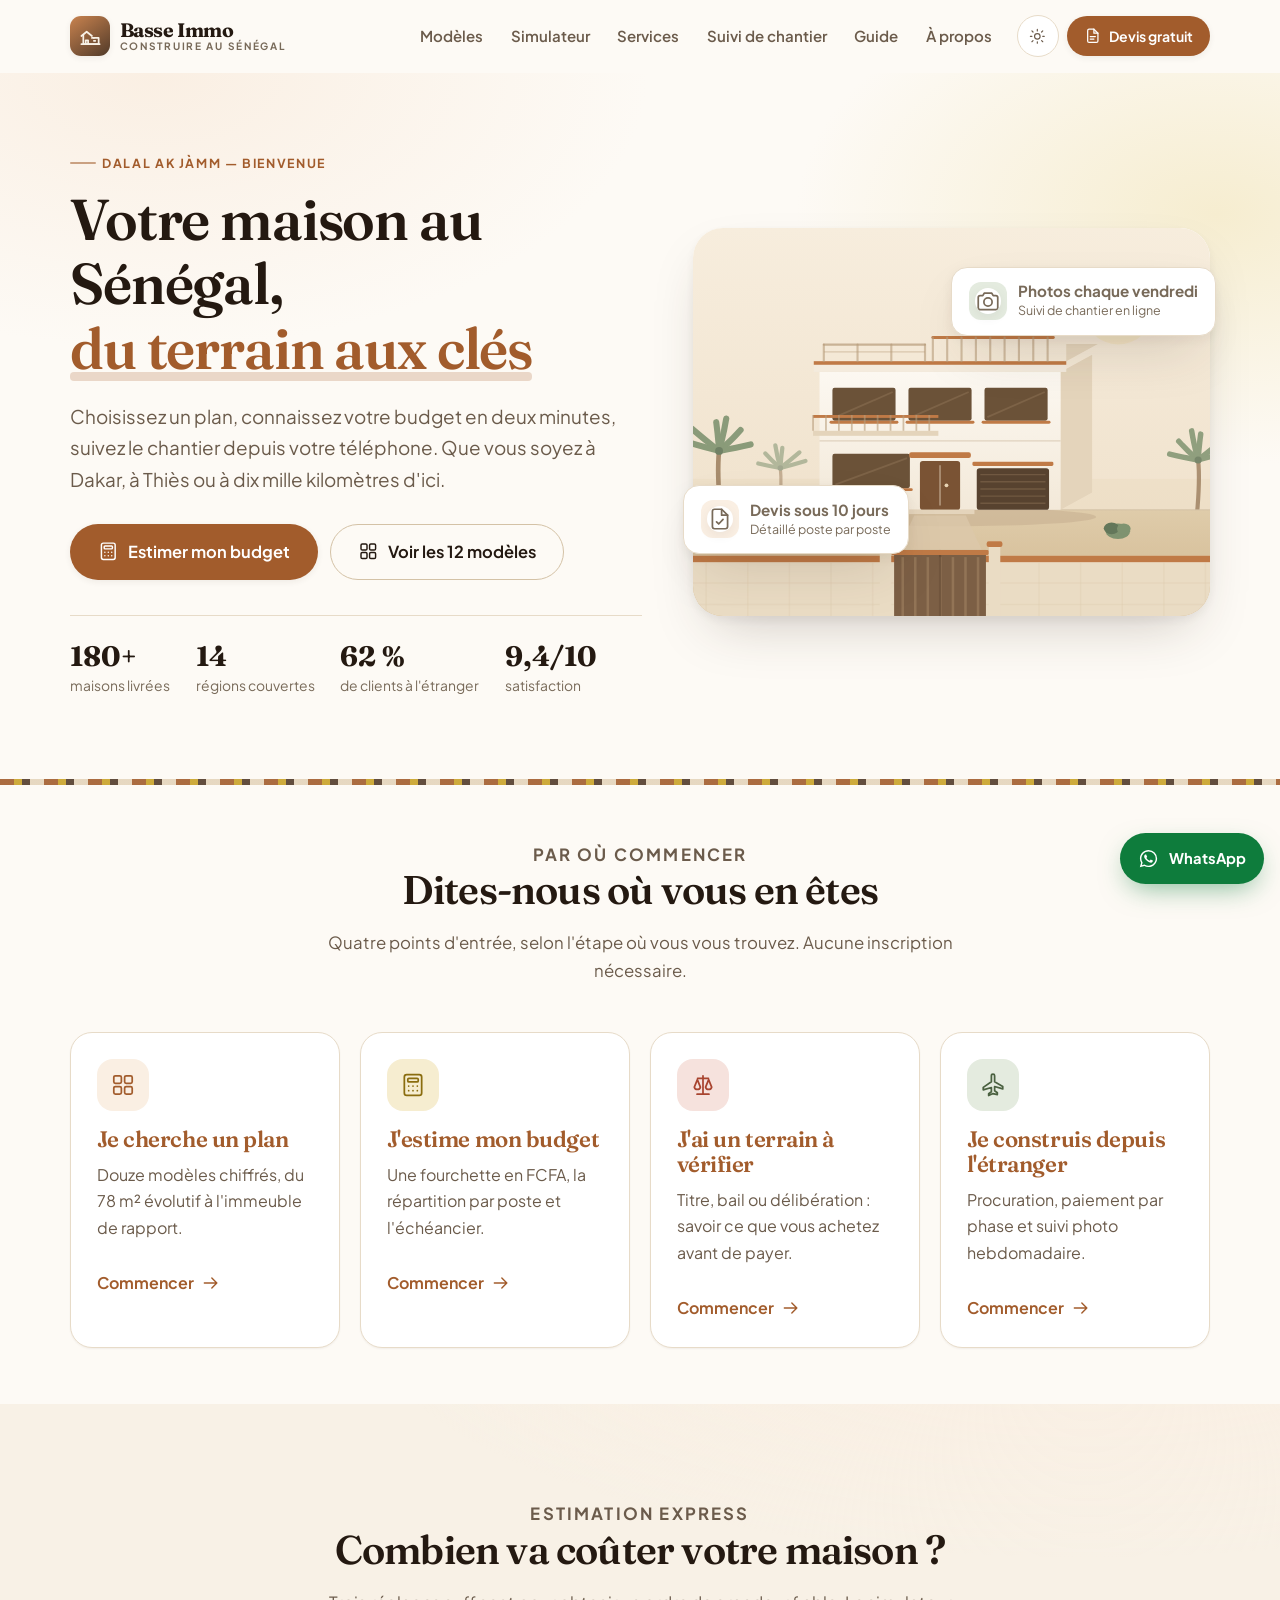
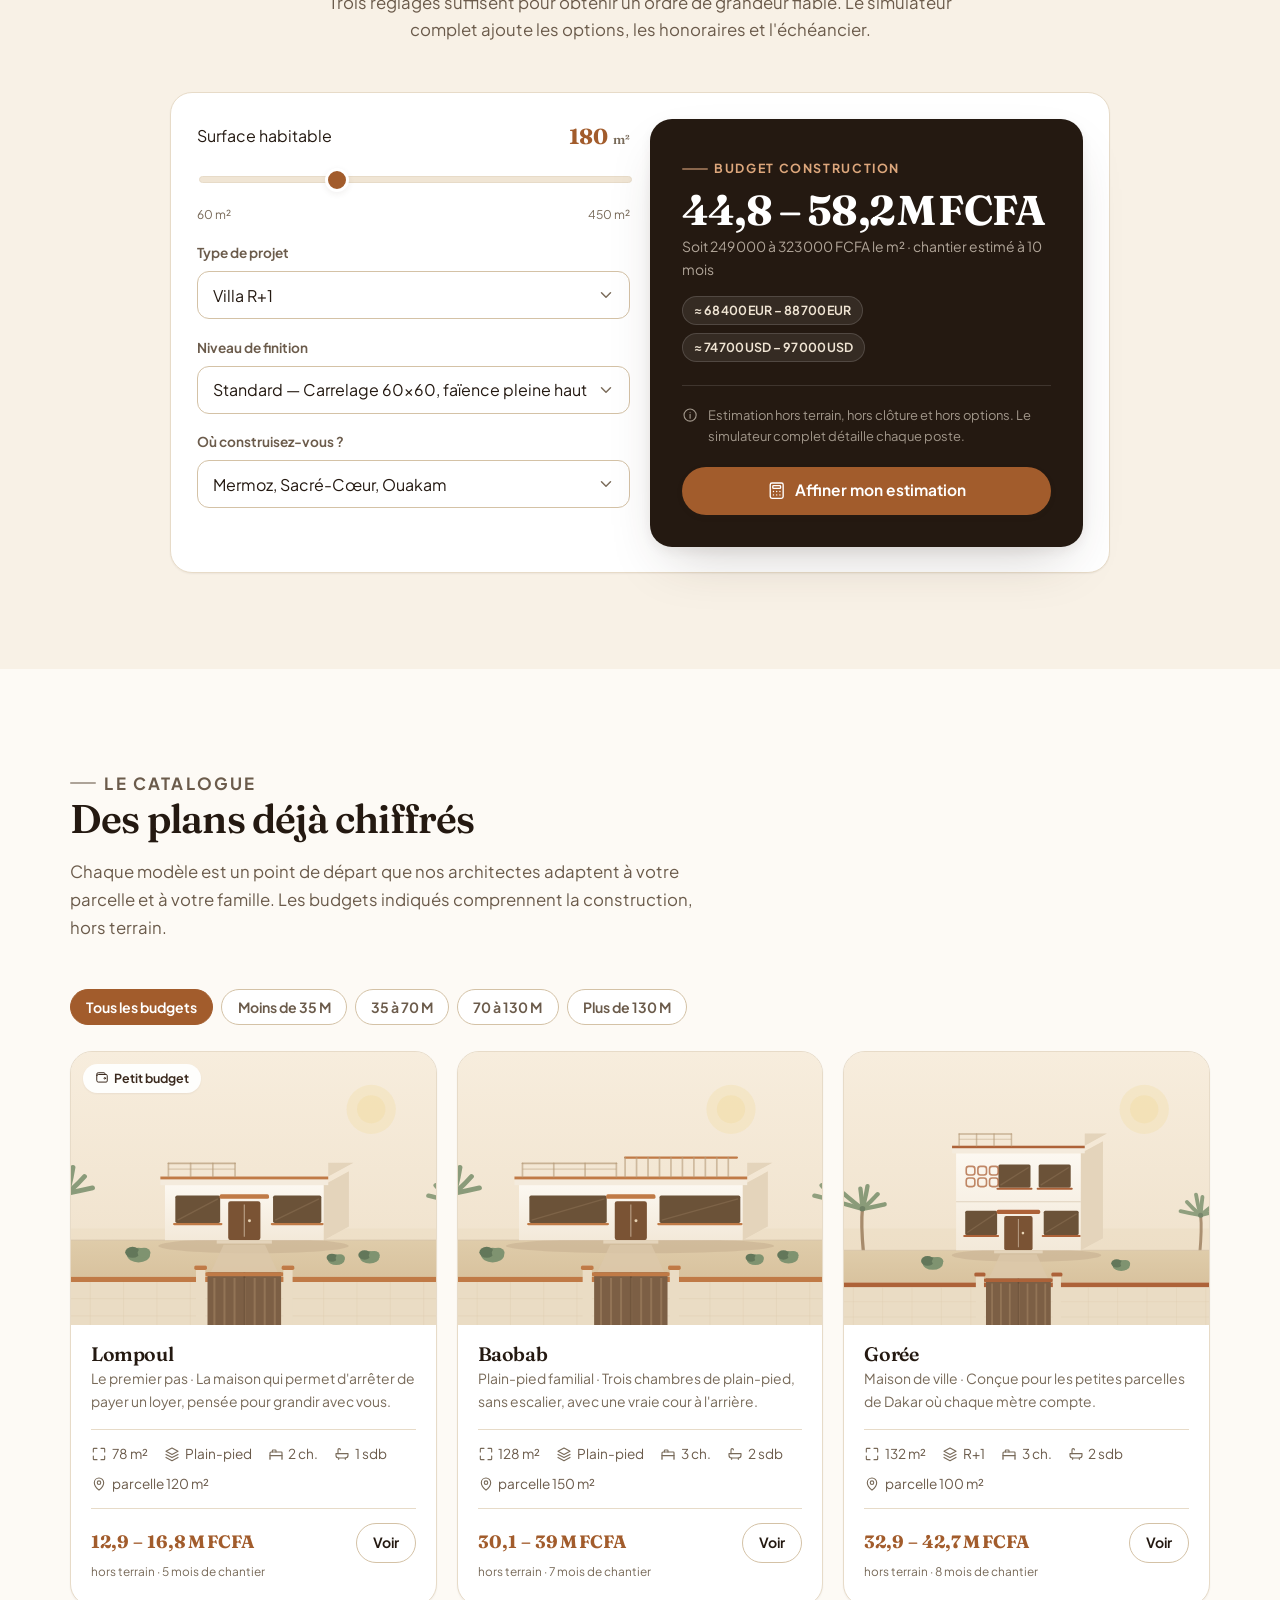
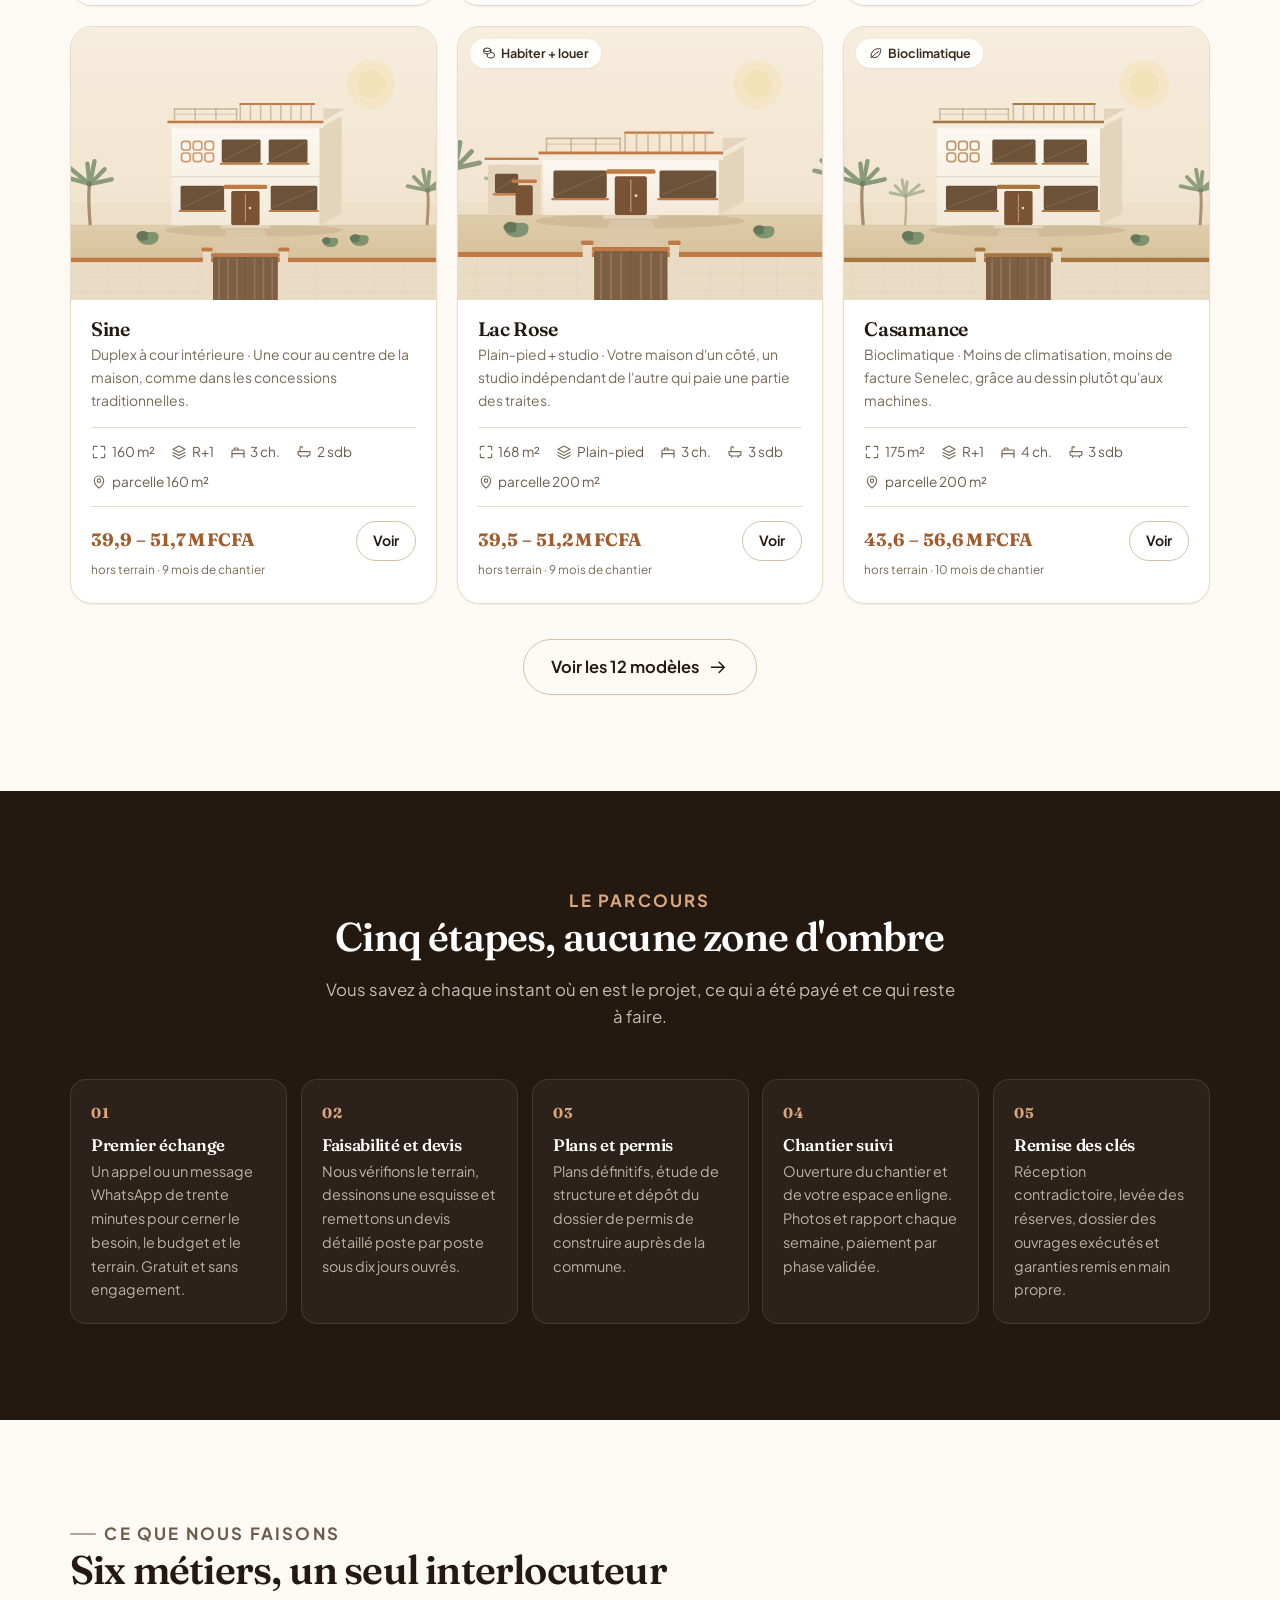
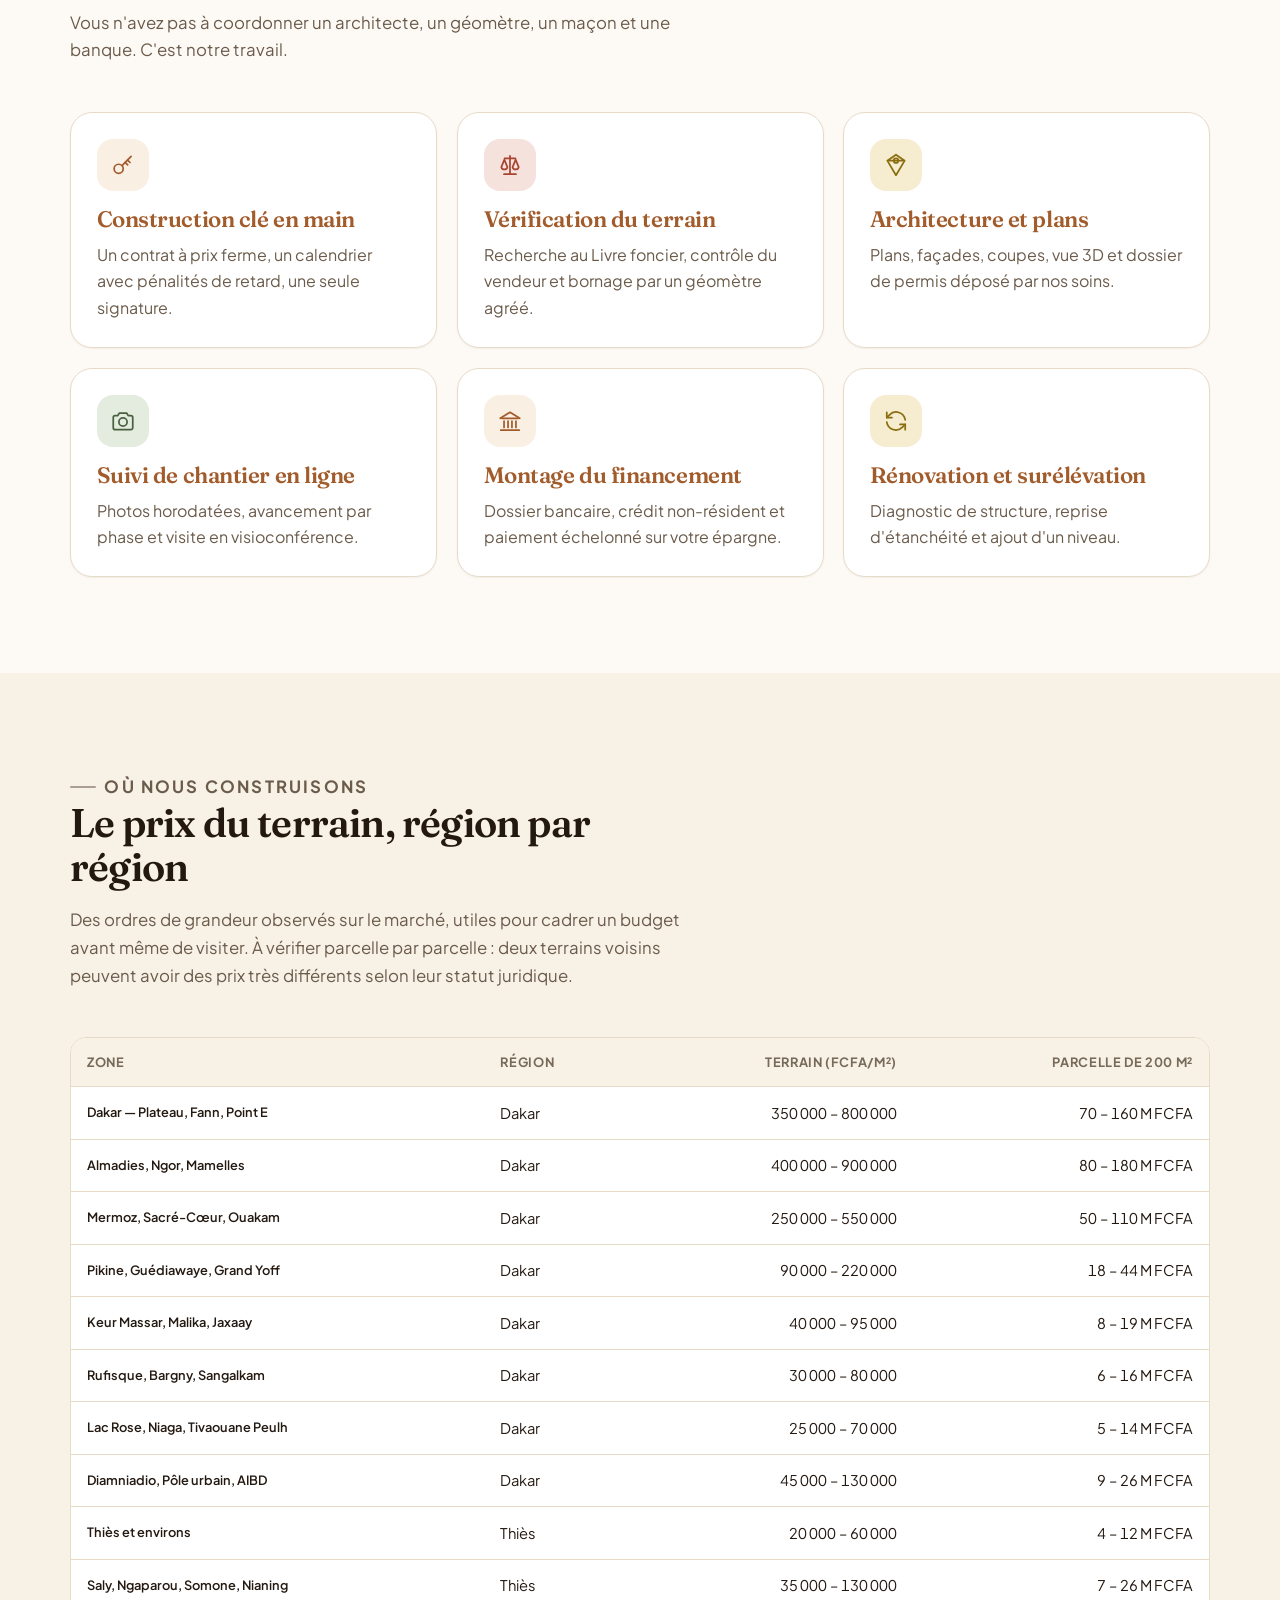
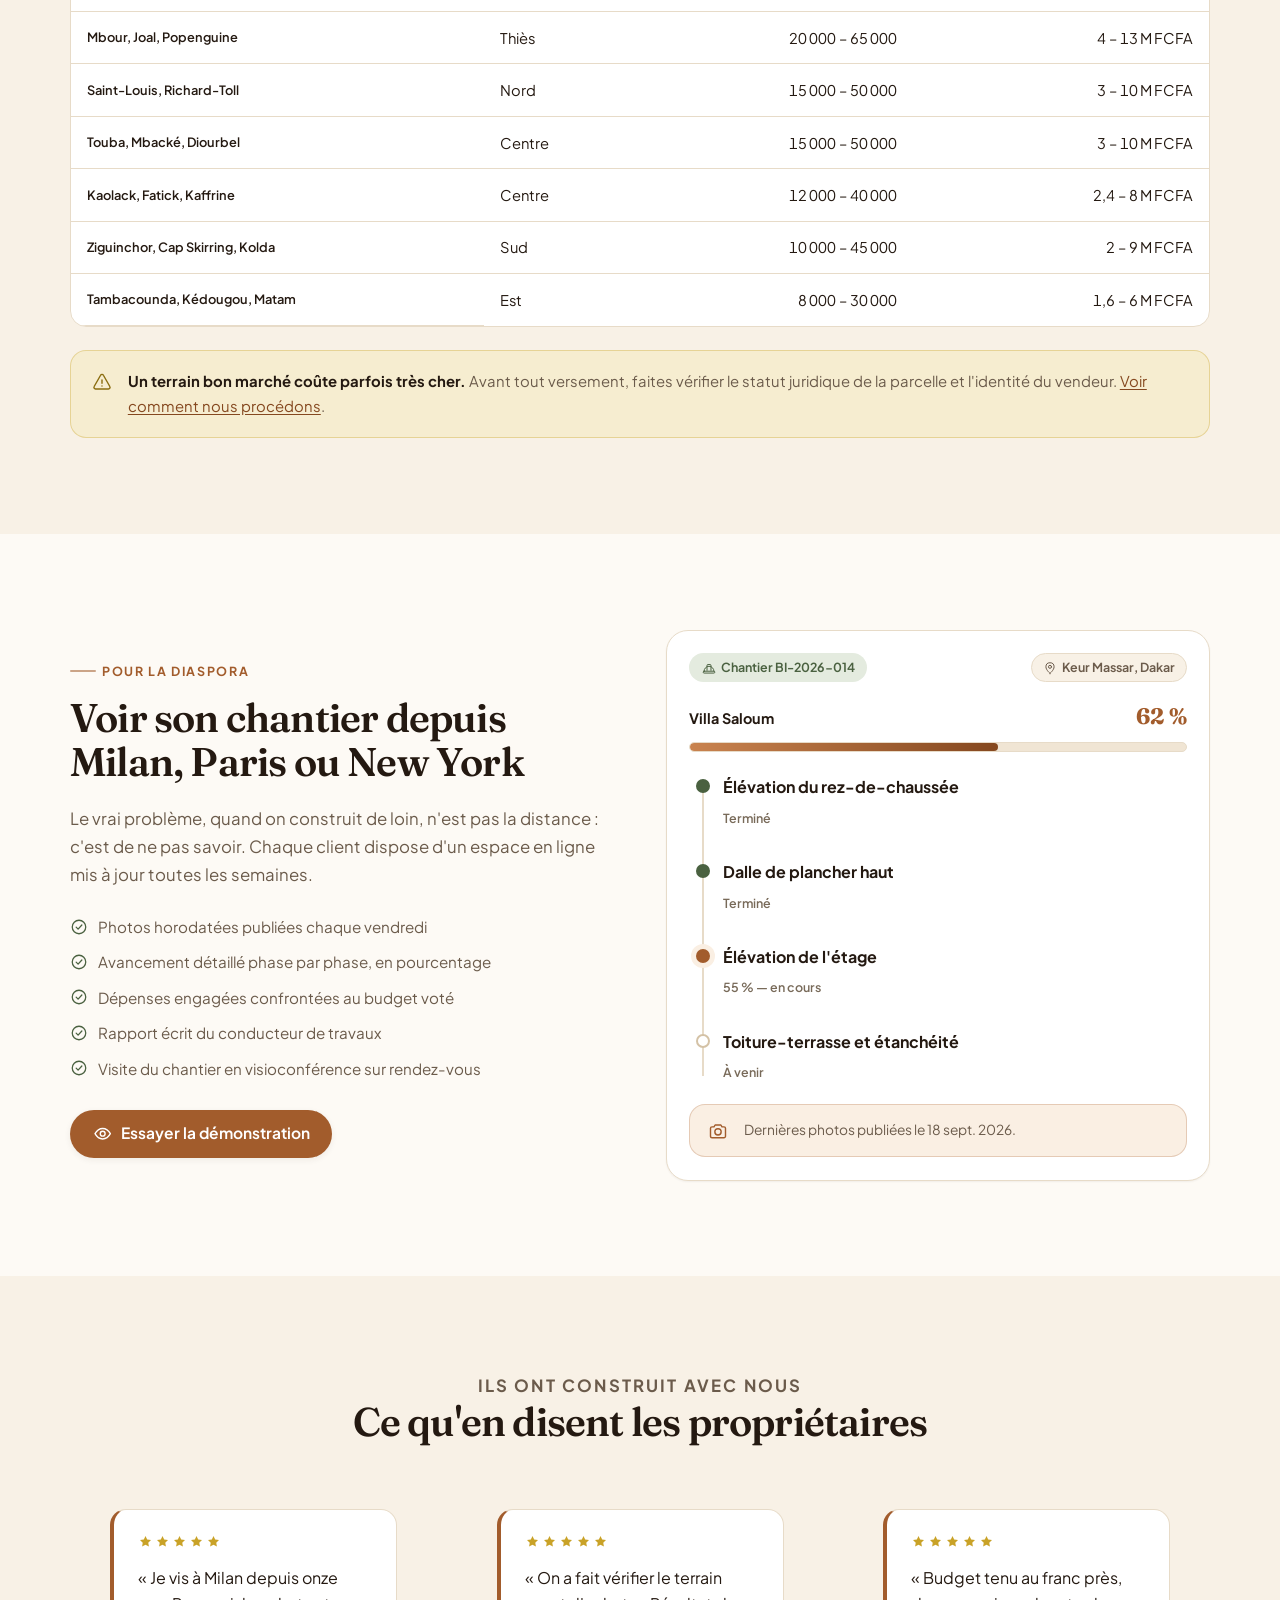
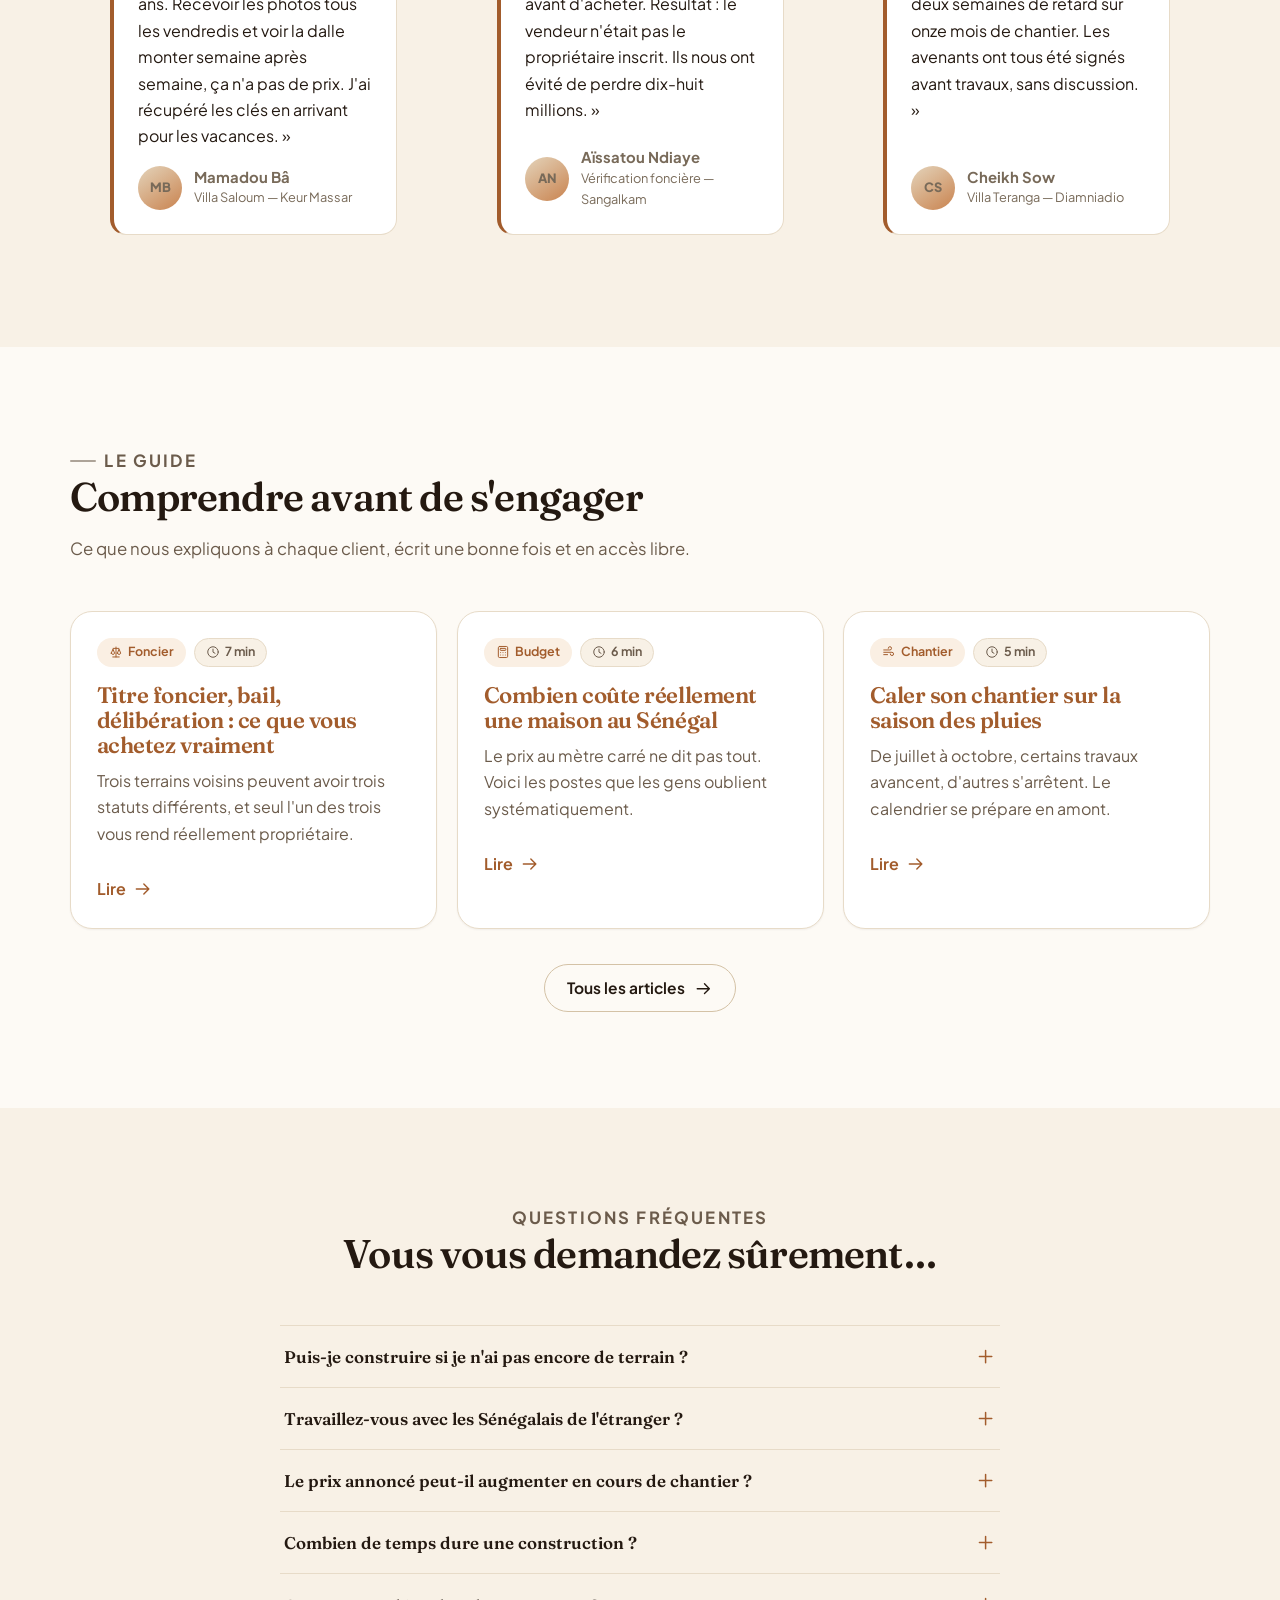
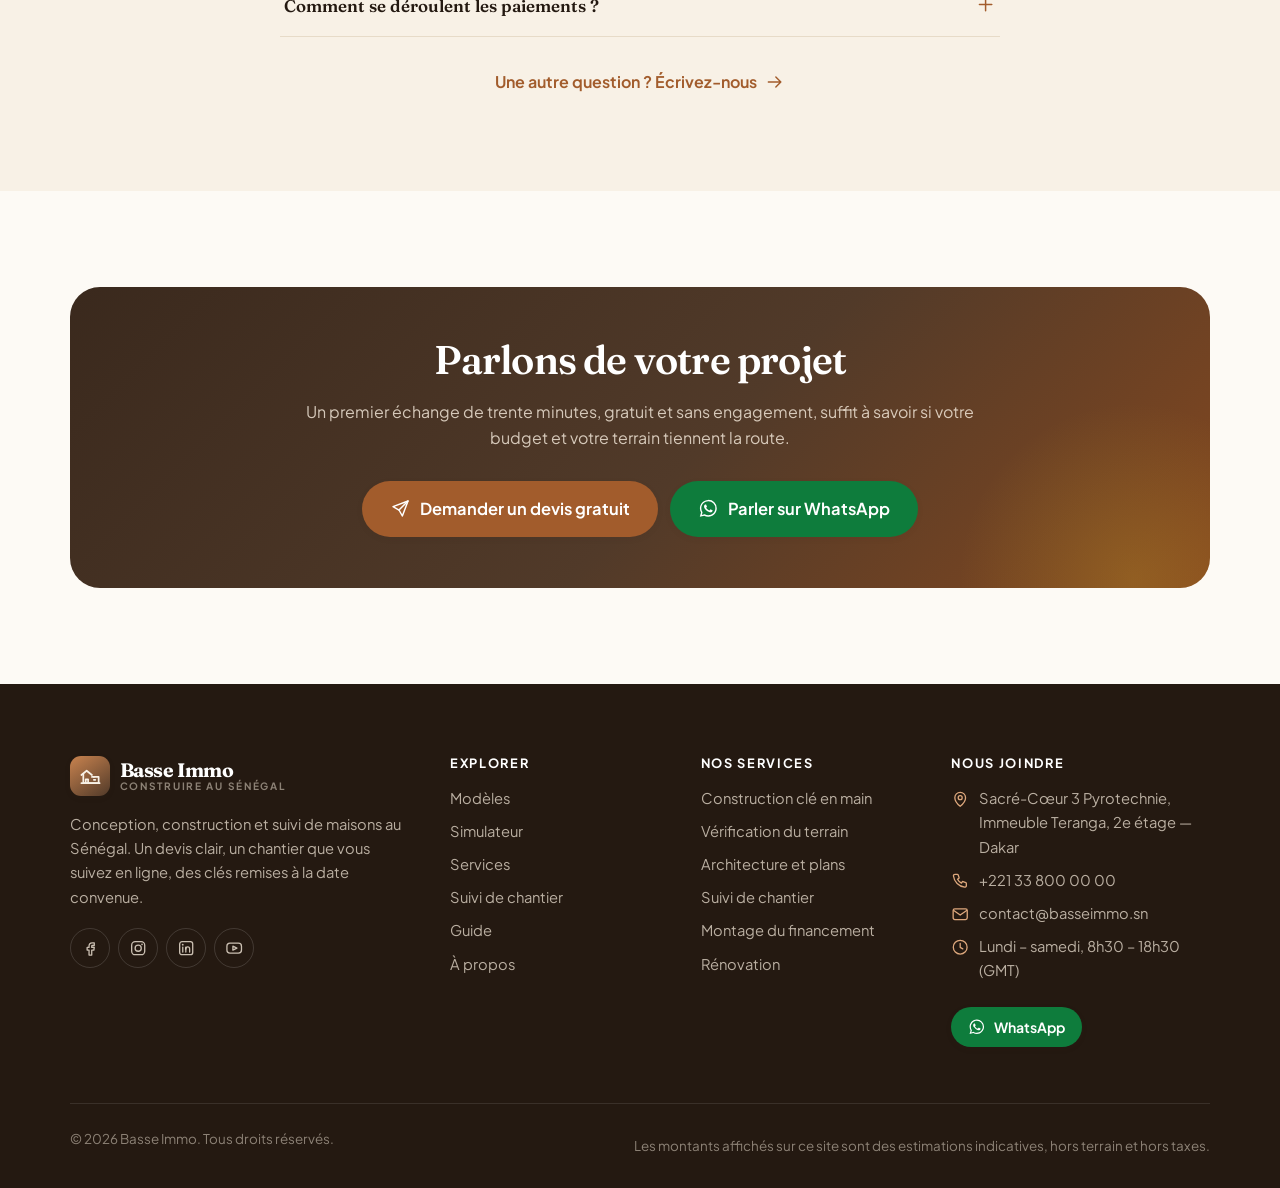
==== index.html @ 7a23f6ac "Créer le site Basse Immo : construction de maisons au Sénégal Site vitrine statique complet, sans dé" ====
<!doctype html>
<html lang="fr">
<head>
<meta charset="utf-8">
<meta name="viewport" content="width=device-width, initial-scale=1">
<title>Basse Immo — Construire votre maison au Sénégal, du terrain aux clés</title>
<meta name="description" content="Plans de maisons, estimation de budget en FCFA, vérification du terrain et suivi de chantier en ligne. Basse Immo construit partout au Sénégal, pour les familles sur place comme pour la diaspora.">
<link rel="canonical" href="https://basseimmo.sn/">
<meta name="theme-color" content="#A25C2C" media="(prefers-color-scheme: light)">
<meta name="theme-color" content="#1A120C" media="(prefers-color-scheme: dark)">
<meta property="og:type" content="website">
<meta property="og:site_name" content="Basse Immo">
<meta property="og:locale" content="fr_SN">
<meta property="og:title" content="Basse Immo — Construire votre maison au Sénégal, du terrain aux clés">
<meta property="og:description" content="Plans de maisons, estimation de budget en FCFA, vérification du terrain et suivi de chantier en ligne. Basse Immo construit partout au Sénégal, pour les familles sur place comme pour la diaspora.">
<meta property="og:url" content="https://basseimmo.sn/">
<meta property="og:image" content="https://basseimmo.sn/assets/img/og.png">
<meta name="twitter:card" content="summary_large_image">
<link rel="icon" href="assets/img/favicon.svg" type="image/svg+xml">
<link rel="apple-touch-icon" href="assets/img/favicon.svg">
<link rel="preconnect" href="https://fonts.googleapis.com">
<link rel="preconnect" href="https://fonts.gstatic.com" crossorigin>
<link rel="stylesheet" href="https://fonts.googleapis.com/css2?family=Fraunces:opsz,wght@9..144,400;9..144,600;9..144,700&family=Plus+Jakarta+Sans:wght@400;500;600;700;800&display=swap">
<link rel="stylesheet" href="assets/css/style.css">
<script>
/* Applique le thème enregistré avant le premier rendu, pour éviter un flash clair. */
(function(){try{var t=localStorage.getItem('bi-theme');if(t==='dark'||t==='light'){document.documentElement.setAttribute('data-theme',t);}}catch(e){}})();
</script>
<script type="application/ld+json">
{
  "@context": "https://schema.org",
  "@type": "GeneralContractor",
  "name": "Basse Immo",
  "description": "Conception et construction de maisons au Sénégal, suivi de chantier en ligne.",
  "url": "https://basseimmo.sn",
  "areaServed": { "@type": "Country", "name": "Sénégal" },
  "address": { "@type": "PostalAddress", "addressLocality": "Dakar", "addressCountry": "SN" },
  "priceRange": "FCFA"
}
</script>
</head>
<body>
<a class="skip-link" href="#contenu">Aller au contenu</a>
<header class="header">
  <div class="container header__inner">
    <a class="brand" href="index.html" aria-label="Basse Immo, accueil">
      <span class="brand__mark"><svg class="ico" aria-hidden="true"><use href="#i-villa"></use></svg></span>
      <span class="brand__text">
        <span class="brand__name">Basse Immo</span>
        <span class="brand__tag">Construire au Sénégal</span>
      </span>
    </a>

    <nav class="nav" id="nav-principal" aria-label="Navigation principale">
      <ul class="nav__list">
        <li><a class="nav__link" href="modeles.html">Modèles</a></li>
        <li><a class="nav__link" href="simulateur.html">Simulateur</a></li>
        <li><a class="nav__link" href="services.html">Services</a></li>
        <li><a class="nav__link" href="suivi.html">Suivi de chantier</a></li>
        <li><a class="nav__link" href="guide.html">Guide</a></li>
        <li><a class="nav__link" href="a-propos.html">À propos</a></li>
      </ul>
      <div class="nav__mobile-cta">
        <a class="btn btn--wa" data-wa="Bonjour Basse Immo, je souhaite échanger sur mon projet." href="#"><svg class="ico" aria-hidden="true"><use href="#i-whatsapp"></use></svg> Écrire sur WhatsApp</a>
        <a class="btn btn--ghost" href="contact.html">Demander un devis</a>
      </div>
    </nav>

    <div class="header__actions">
      <button class="theme-toggle" type="button" data-theme-toggle aria-label="Changer de thème">
        <svg class="ico ico--sun" aria-hidden="true"><use href="#i-sun"></use></svg>
        <svg class="ico ico--moon" aria-hidden="true"><use href="#i-moon"></use></svg>
      </button>
      <a class="btn btn--sm header__cta" href="contact.html"><svg class="ico" aria-hidden="true"><use href="#i-file-text"></use></svg> Devis gratuit</a>
      <button class="burger" type="button" data-burger aria-expanded="false" aria-controls="nav-principal" aria-label="Ouvrir le menu"><svg class="ico" aria-hidden="true"><use href="#i-menu"></use></svg></button>
    </div>
  </div>
</header>

<main id="contenu">

<!-- ================= HÉROS ================= -->
<section class="hero">
  <div class="container hero__grid">
    <div>
      <p class="eyebrow">Dalal ak jàmm — bienvenue</p>
      <h1>Votre maison au Sénégal,<br><em>du terrain aux clés</em></h1>
      <p class="hero__lead">Choisissez un plan, connaissez votre budget en deux minutes, suivez le chantier depuis votre téléphone. Que vous soyez à Dakar, à Thiès ou à dix mille kilomètres d'ici.</p>
      <div class="cluster">
        <a class="btn btn--lg" href="simulateur.html"><svg class="ico" aria-hidden="true"><use href="#i-calculator"></use></svg> Estimer mon budget</a>
        <a class="btn btn--lg btn--ghost" href="modeles.html"><svg class="ico" aria-hidden="true"><use href="#i-grid"></use></svg> Voir les 12 modèles</a>
      </div>
      <div class="hero__proof">
        <div class="hero__proof-item"><strong>180+</strong><span>maisons livrées</span></div>
        <div class="hero__proof-item"><strong>14</strong><span>régions couvertes</span></div>
        <div class="hero__proof-item"><strong>62 %</strong><span>de clients à l'étranger</span></div>
        <div class="hero__proof-item"><strong>9,4/10</strong><span>satisfaction</span></div>
      </div>
    </div>
    <div class="hero__visual" data-reveal>
      <img src="assets/img/modeles/teranga.svg" width="800" height="600" alt="Illustration d'une villa R+1 sénégalaise avec toit-terrasse, garage et mur de clôture">
      <div class="hero__float hero__float--b">
        <span class="icon-badge icon-badge--leaf" style="width:38px;height:38px;border-radius:12px"><svg class="ico" aria-hidden="true"><use href="#i-camera"></use></svg></span>
        <span><strong>Photos chaque vendredi</strong><span>Suivi de chantier en ligne</span></span>
      </div>
      <div class="hero__float hero__float--a">
        <span class="icon-badge" style="width:38px;height:38px;border-radius:12px"><svg class="ico" aria-hidden="true"><use href="#i-file-check"></use></svg></span>
        <span><strong>Devis sous 10 jours</strong><span>Détaillé poste par poste</span></span>
      </div>
    </div>
  </div>
</section>

<div class="weave" aria-hidden="true"></div>

<!-- ================= PAR OÙ COMMENCER ================= -->
<section class="section section--tight">
  <div class="container">
    <div class="section-head section-head--center">
      <p class="eyebrow">Par où commencer</p>
      <h2>Dites-nous où vous en êtes</h2>
      <p>Quatre points d'entrée, selon l'étape où vous vous trouvez. Aucune inscription nécessaire.</p>
    </div>
    <div class="grid grid--4">
        <a class="card card--hover" href="modeles.html" data-reveal>
          <span class="icon-badge "><svg class="ico" aria-hidden="true"><use href="#i-grid"></use></svg></span>
          <h3 style="margin-top:1rem">Je cherche un plan</h3>
          <p>Douze modèles chiffrés, du 78 m² évolutif à l'immeuble de rapport.</p>
          <span class="link-arrow" style="margin-top:.8rem;display:inline-flex">Commencer <svg class="ico" aria-hidden="true"><use href="#i-arrow-right"></use></svg></span>
        </a>
        <a class="card card--hover" href="simulateur.html" data-reveal>
          <span class="icon-badge icon-badge--gold"><svg class="ico" aria-hidden="true"><use href="#i-calculator"></use></svg></span>
          <h3 style="margin-top:1rem">J'estime mon budget</h3>
          <p>Une fourchette en FCFA, la répartition par poste et l'échéancier.</p>
          <span class="link-arrow" style="margin-top:.8rem;display:inline-flex">Commencer <svg class="ico" aria-hidden="true"><use href="#i-arrow-right"></use></svg></span>
        </a>
        <a class="card card--hover" href="services.html#foncier" data-reveal>
          <span class="icon-badge icon-badge--brick"><svg class="ico" aria-hidden="true"><use href="#i-scale"></use></svg></span>
          <h3 style="margin-top:1rem">J'ai un terrain à vérifier</h3>
          <p>Titre, bail ou délibération : savoir ce que vous achetez avant de payer.</p>
          <span class="link-arrow" style="margin-top:.8rem;display:inline-flex">Commencer <svg class="ico" aria-hidden="true"><use href="#i-arrow-right"></use></svg></span>
        </a>
        <a class="card card--hover" href="services.html#suivi" data-reveal>
          <span class="icon-badge icon-badge--leaf"><svg class="ico" aria-hidden="true"><use href="#i-plane"></use></svg></span>
          <h3 style="margin-top:1rem">Je construis depuis l'étranger</h3>
          <p>Procuration, paiement par phase et suivi photo hebdomadaire.</p>
          <span class="link-arrow" style="margin-top:.8rem;display:inline-flex">Commencer <svg class="ico" aria-hidden="true"><use href="#i-arrow-right"></use></svg></span>
        </a>
    </div>
  </div>
</section>

<!-- ================= MINI SIMULATEUR ================= -->
<section class="section section--sand" id="estimation">
  <div class="container">
    <div class="section-head section-head--center">
      <p class="eyebrow">Estimation express</p>
      <h2>Combien va coûter votre maison&nbsp;?</h2>
      <p>Trois réglages suffisent pour obtenir un ordre de grandeur fiable. Le simulateur complet ajoute les options, les honoraires et l'échéancier.</p>
    </div>

    <div class="card" style="max-width:940px;margin-inline:auto" data-reveal>
      <div id="mini-sim" class="grid grid--2" style="align-items:start">
        <noscript><p>Le simulateur nécessite JavaScript. Vous pouvez aussi nous écrire sur WhatsApp pour une estimation.</p></noscript>
      </div>
    </div>
  </div>
</section>

<!-- ================= MODÈLES ================= -->
<section class="section">
  <div class="container">
    <div class="section-head">
      <p class="eyebrow">Le catalogue</p>
      <h2>Des plans déjà chiffrés</h2>
      <p>Chaque modèle est un point de départ que nos architectes adaptent à votre parcelle et à votre famille. Les budgets indiqués comprennent la construction, hors terrain.</p>
    </div>

    <div class="chips" id="home-filtres" style="margin-bottom:1.6rem" role="group" aria-label="Filtrer par budget"></div>
    <div class="grid grid--3" id="home-modeles"></div>

    <div class="cluster cluster--center" style="margin-top:2.2rem">
      <a class="btn btn--ghost btn--lg" href="modeles.html">Voir les 12 modèles <svg class="ico" aria-hidden="true"><use href="#i-arrow-right"></use></svg></a>
    </div>
  </div>
</section>

<!-- ================= PARCOURS ================= -->
<section class="section section--dark">
  <div class="container">
    <div class="section-head section-head--center">
      <p class="eyebrow" style="color:var(--clay-300)">Le parcours</p>
      <h2>Cinq étapes, aucune zone d'ombre</h2>
      <p>Vous savez à chaque instant où en est le projet, ce qui a été payé et ce qui reste à faire.</p>
    </div>
    <div class="steps steps--5">
        <div class="step" data-reveal data-reveal-delay="0">
          <h3>Premier échange</h3>
          <p>Un appel ou un message WhatsApp de trente minutes pour cerner le besoin, le budget et le terrain. Gratuit et sans engagement.</p>
        </div>
        <div class="step" data-reveal data-reveal-delay="60">
          <h3>Faisabilité et devis</h3>
          <p>Nous vérifions le terrain, dessinons une esquisse et remettons un devis détaillé poste par poste sous dix jours ouvrés.</p>
        </div>
        <div class="step" data-reveal data-reveal-delay="120">
          <h3>Plans et permis</h3>
          <p>Plans définitifs, étude de structure et dépôt du dossier de permis de construire auprès de la commune.</p>
        </div>
        <div class="step" data-reveal data-reveal-delay="180">
          <h3>Chantier suivi</h3>
          <p>Ouverture du chantier et de votre espace en ligne. Photos et rapport chaque semaine, paiement par phase validée.</p>
        </div>
        <div class="step" data-reveal data-reveal-delay="240">
          <h3>Remise des clés</h3>
          <p>Réception contradictoire, levée des réserves, dossier des ouvrages exécutés et garanties remis en main propre.</p>
        </div>
    </div>
  </div>
</section>

<!-- ================= SERVICES ================= -->
<section class="section">
  <div class="container">
    <div class="section-head">
      <p class="eyebrow">Ce que nous faisons</p>
      <h2>Six métiers, un seul interlocuteur</h2>
      <p>Vous n'avez pas à coordonner un architecte, un géomètre, un maçon et une banque. C'est notre travail.</p>
    </div>
    <div class="grid grid--3">
        <a class="card card--hover" href="services.html#cle-en-main" data-reveal>
          <span class="icon-badge "><svg class="ico" aria-hidden="true"><use href="#i-key"></use></svg></span>
          <h3 style="margin-top:1rem">Construction clé en main</h3>
          <p>Un contrat à prix ferme, un calendrier avec pénalités de retard, une seule signature.</p>
        </a>
        <a class="card card--hover" href="services.html#foncier" data-reveal>
          <span class="icon-badge icon-badge--brick"><svg class="ico" aria-hidden="true"><use href="#i-scale"></use></svg></span>
          <h3 style="margin-top:1rem">Vérification du terrain</h3>
          <p>Recherche au Livre foncier, contrôle du vendeur et bornage par un géomètre agréé.</p>
        </a>
        <a class="card card--hover" href="services.html#plans" data-reveal>
          <span class="icon-badge icon-badge--gold"><svg class="ico" aria-hidden="true"><use href="#i-pen-tool"></use></svg></span>
          <h3 style="margin-top:1rem">Architecture et plans</h3>
          <p>Plans, façades, coupes, vue 3D et dossier de permis déposé par nos soins.</p>
        </a>
        <a class="card card--hover" href="services.html#suivi" data-reveal>
          <span class="icon-badge icon-badge--leaf"><svg class="ico" aria-hidden="true"><use href="#i-camera"></use></svg></span>
          <h3 style="margin-top:1rem">Suivi de chantier en ligne</h3>
          <p>Photos horodatées, avancement par phase et visite en visioconférence.</p>
        </a>
        <a class="card card--hover" href="services.html#financement" data-reveal>
          <span class="icon-badge "><svg class="ico" aria-hidden="true"><use href="#i-bank"></use></svg></span>
          <h3 style="margin-top:1rem">Montage du financement</h3>
          <p>Dossier bancaire, crédit non-résident et paiement échelonné sur votre épargne.</p>
        </a>
        <a class="card card--hover" href="services.html#renovation" data-reveal>
          <span class="icon-badge icon-badge--gold"><svg class="ico" aria-hidden="true"><use href="#i-refresh"></use></svg></span>
          <h3 style="margin-top:1rem">Rénovation et surélévation</h3>
          <p>Diagnostic de structure, reprise d'étanchéité et ajout d'un niveau.</p>
        </a>
    </div>
  </div>
</section>

<!-- ================= ZONES ================= -->
<section class="section section--alt">
  <div class="container">
    <div class="section-head">
      <p class="eyebrow">Où nous construisons</p>
      <h2>Le prix du terrain, région par région</h2>
      <p>Des ordres de grandeur observés sur le marché, utiles pour cadrer un budget avant même de visiter. À vérifier parcelle par parcelle : deux terrains voisins peuvent avoir des prix très différents selon leur statut juridique.</p>
    </div>
    <div class="table-wrap" data-reveal>
      <table id="table-zones">
        <caption class="visually-hidden">Prix indicatif du terrain au mètre carré par zone</caption>
        <thead>
          <tr>
            <th scope="col">Zone</th>
            <th scope="col">Région</th>
            <th scope="col" class="num">Terrain (FCFA/m²)</th>
            <th scope="col" class="num">Parcelle de 200 m²</th>
          </tr>
        </thead>
        <tbody></tbody>
      </table>
    </div>
    <div class="callout callout--gold" style="margin-top:1.4rem" data-reveal>
      <svg class="ico" aria-hidden="true"><use href="#i-alert"></use></svg>
      <p><strong>Un terrain bon marché coûte parfois très cher.</strong> Avant tout versement, faites vérifier le statut juridique de la parcelle et l'identité du vendeur. <a href="services.html#foncier">Voir comment nous procédons</a>.</p>
    </div>
  </div>
</section>

<!-- ================= SUIVI DE CHANTIER ================= -->
<section class="section">
  <div class="container">
    <div class="grid grid--2" style="gap:clamp(2rem,4vw,3.5rem);align-items:center">
      <div data-reveal>
        <p class="eyebrow">Pour la diaspora</p>
        <h2>Voir son chantier depuis Milan, Paris ou New York</h2>
        <p style="color:var(--text-soft);font-size:1.05rem">Le vrai problème, quand on construit de loin, n'est pas la distance : c'est de ne pas savoir. Chaque client dispose d'un espace en ligne mis à jour toutes les semaines.</p>
        <ul class="checklist" style="margin-top:1.6rem">
          <li><svg class="ico" aria-hidden="true"><use href="#i-check-circle"></use></svg> Photos horodatées publiées chaque vendredi</li>
          <li><svg class="ico" aria-hidden="true"><use href="#i-check-circle"></use></svg> Avancement détaillé phase par phase, en pourcentage</li>
          <li><svg class="ico" aria-hidden="true"><use href="#i-check-circle"></use></svg> Dépenses engagées confrontées au budget voté</li>
          <li><svg class="ico" aria-hidden="true"><use href="#i-check-circle"></use></svg> Rapport écrit du conducteur de travaux</li>
          <li><svg class="ico" aria-hidden="true"><use href="#i-check-circle"></use></svg> Visite du chantier en visioconférence sur rendez-vous</li>
        </ul>
        <div class="cluster" style="margin-top:1.8rem">
          <a class="btn" href="suivi.html"><svg class="ico" aria-hidden="true"><use href="#i-eye"></use></svg> Essayer la démonstration</a>
        </div>
      </div>
      <div data-reveal>
        <div id="apercu-suivi" class="card" style="padding:1.4rem"></div>
      </div>
    </div>
  </div>
</section>

<!-- ================= AVIS ================= -->
<section class="section section--alt">
  <div class="container">
    <div class="section-head section-head--center">
      <p class="eyebrow">Ils ont construit avec nous</p>
      <h2>Ce qu'en disent les propriétaires</h2>
    </div>
    <div class="grid grid--3">
        <figure class="quote" data-reveal>
          <div class="stars" aria-label="Note : 5 sur 5"><svg class="ico" aria-hidden="true"><use href="#i-star"></use></svg><svg class="ico" aria-hidden="true"><use href="#i-star"></use></svg><svg class="ico" aria-hidden="true"><use href="#i-star"></use></svg><svg class="ico" aria-hidden="true"><use href="#i-star"></use></svg><svg class="ico" aria-hidden="true"><use href="#i-star"></use></svg></div>
          <blockquote style="margin:0"><p>« Je vis à Milan depuis onze ans. Recevoir les photos tous les vendredis et voir la dalle monter semaine après semaine, ça n'a pas de prix. J'ai récupéré les clés en arrivant pour les vacances. »</p></blockquote>
          <figcaption class="quote__who">
            <span class="avatar" aria-hidden="true">MB</span>
            <span><strong>Mamadou Bâ</strong><span>Villa Saloum — Keur Massar</span></span>
          </figcaption>
        </figure>
        <figure class="quote" data-reveal>
          <div class="stars" aria-label="Note : 5 sur 5"><svg class="ico" aria-hidden="true"><use href="#i-star"></use></svg><svg class="ico" aria-hidden="true"><use href="#i-star"></use></svg><svg class="ico" aria-hidden="true"><use href="#i-star"></use></svg><svg class="ico" aria-hidden="true"><use href="#i-star"></use></svg><svg class="ico" aria-hidden="true"><use href="#i-star"></use></svg></div>
          <blockquote style="margin:0"><p>« On a fait vérifier le terrain avant d'acheter. Résultat : le vendeur n'était pas le propriétaire inscrit. Ils nous ont évité de perdre dix-huit millions. »</p></blockquote>
          <figcaption class="quote__who">
            <span class="avatar" aria-hidden="true">AN</span>
            <span><strong>Aïssatou Ndiaye</strong><span>Vérification foncière — Sangalkam</span></span>
          </figcaption>
        </figure>
        <figure class="quote" data-reveal>
          <div class="stars" aria-label="Note : 5 sur 5"><svg class="ico" aria-hidden="true"><use href="#i-star"></use></svg><svg class="ico" aria-hidden="true"><use href="#i-star"></use></svg><svg class="ico" aria-hidden="true"><use href="#i-star"></use></svg><svg class="ico" aria-hidden="true"><use href="#i-star"></use></svg><svg class="ico" aria-hidden="true"><use href="#i-star"></use></svg></div>
          <blockquote style="margin:0"><p>« Budget tenu au franc près, deux semaines de retard sur onze mois de chantier. Les avenants ont tous été signés avant travaux, sans discussion. »</p></blockquote>
          <figcaption class="quote__who">
            <span class="avatar" aria-hidden="true">CS</span>
            <span><strong>Cheikh Sow</strong><span>Villa Teranga — Diamniadio</span></span>
          </figcaption>
        </figure>
    </div>
  </div>
</section>

<!-- ================= GUIDE ================= -->
<section class="section">
  <div class="container">
    <div class="section-head">
      <p class="eyebrow">Le guide</p>
      <h2>Comprendre avant de s'engager</h2>
      <p>Ce que nous expliquons à chaque client, écrit une bonne fois et en accès libre.</p>
    </div>
    <div class="grid grid--3">
        <a class="card card--hover" href="article.html?id=statuts-terrain" data-reveal>
          <div class="cluster" style="gap:8px">
            <span class="badge badge--accent"><svg class="ico" aria-hidden="true"><use href="#i-scale"></use></svg> Foncier</span>
            <span class="badge"><svg class="ico" aria-hidden="true"><use href="#i-clock"></use></svg> 7 min</span>
          </div>
          <h3 style="margin-top:1rem">Titre foncier, bail, délibération : ce que vous achetez vraiment</h3>
          <p>Trois terrains voisins peuvent avoir trois statuts différents, et seul l'un des trois vous rend réellement propriétaire.</p>
          <span class="link-arrow" style="margin-top:.8rem;display:inline-flex">Lire <svg class="ico" aria-hidden="true"><use href="#i-arrow-right"></use></svg></span>
        </a>
        <a class="card card--hover" href="article.html?id=cout-2026" data-reveal>
          <div class="cluster" style="gap:8px">
            <span class="badge badge--accent"><svg class="ico" aria-hidden="true"><use href="#i-calculator"></use></svg> Budget</span>
            <span class="badge"><svg class="ico" aria-hidden="true"><use href="#i-clock"></use></svg> 6 min</span>
          </div>
          <h3 style="margin-top:1rem">Combien coûte réellement une maison au Sénégal</h3>
          <p>Le prix au mètre carré ne dit pas tout. Voici les postes que les gens oublient systématiquement.</p>
          <span class="link-arrow" style="margin-top:.8rem;display:inline-flex">Lire <svg class="ico" aria-hidden="true"><use href="#i-arrow-right"></use></svg></span>
        </a>
        <a class="card card--hover" href="article.html?id=hivernage" data-reveal>
          <div class="cluster" style="gap:8px">
            <span class="badge badge--accent"><svg class="ico" aria-hidden="true"><use href="#i-wind"></use></svg> Chantier</span>
            <span class="badge"><svg class="ico" aria-hidden="true"><use href="#i-clock"></use></svg> 5 min</span>
          </div>
          <h3 style="margin-top:1rem">Caler son chantier sur la saison des pluies</h3>
          <p>De juillet à octobre, certains travaux avancent, d'autres s'arrêtent. Le calendrier se prépare en amont.</p>
          <span class="link-arrow" style="margin-top:.8rem;display:inline-flex">Lire <svg class="ico" aria-hidden="true"><use href="#i-arrow-right"></use></svg></span>
        </a>
    </div>
    <div class="cluster cluster--center" style="margin-top:2.2rem">
      <a class="btn btn--ghost" href="guide.html">Tous les articles <svg class="ico" aria-hidden="true"><use href="#i-arrow-right"></use></svg></a>
    </div>
  </div>
</section>

<!-- ================= FAQ ================= -->
<section class="section section--alt">
  <div class="container container--narrow">
    <div class="section-head section-head--center">
      <p class="eyebrow">Questions fréquentes</p>
      <h2>Vous vous demandez sûrement…</h2>
    </div>
    <div class="accordion">
      <div class="acc-item">
        <h3 style="margin:0"><button class="acc-btn" type="button" aria-expanded="false" id="faq-1">Puis-je construire si je n'ai pas encore de terrain&nbsp;? <svg class="ico" aria-hidden="true"><use href="#i-plus"></use></svg></button></h3>
        <div class="acc-panel" role="region" aria-labelledby="faq-1"><div><p>Oui. Nous vous aidons à définir la zone et le budget terrain cohérents avec votre projet, puis nous vérifions le statut juridique de la parcelle que vous aurez repérée avant que vous ne versiez le moindre acompte.</p></div></div>
      </div>
      <div class="acc-item">
        <h3 style="margin:0"><button class="acc-btn" type="button" aria-expanded="false" id="faq-2">Travaillez-vous avec les Sénégalais de l'étranger&nbsp;? <svg class="ico" aria-hidden="true"><use href="#i-plus"></use></svg></button></h3>
        <div class="acc-panel" role="region" aria-labelledby="faq-2"><div><p>C'est une grande partie de notre activité. Tout se pilote à distance : signature électronique, procuration notariée établie au consulat, espace de suivi en ligne avec photos hebdomadaires, et visite du chantier en visioconférence sur rendez-vous.</p></div></div>
      </div>
      <div class="acc-item">
        <h3 style="margin:0"><button class="acc-btn" type="button" aria-expanded="false" id="faq-3">Le prix annoncé peut-il augmenter en cours de chantier&nbsp;? <svg class="ico" aria-hidden="true"><use href="#i-plus"></use></svg></button></h3>
        <div class="acc-panel" role="region" aria-labelledby="faq-3"><div><p>Le marché est signé à prix ferme. Il ne bouge que si vous demandez une modification, et dans ce cas un avenant chiffré est signé avant toute exécution. Aucun travail supplémentaire n'est engagé sans votre accord écrit.</p></div></div>
      </div>
      <div class="acc-item">
        <h3 style="margin:0"><button class="acc-btn" type="button" aria-expanded="false" id="faq-4">Combien de temps dure une construction&nbsp;? <svg class="ico" aria-hidden="true"><use href="#i-plus"></use></svg></button></h3>
        <div class="acc-panel" role="region" aria-labelledby="faq-4"><div><p>Environ six à huit mois pour un plain-pied, neuf à douze mois pour un R+1, douze à dix-huit mois pour un R+2 ou un immeuble. Le permis de construire s'ajoute en amont, comptez un à trois mois.</p></div></div>
      </div>
      <div class="acc-item">
        <h3 style="margin:0"><button class="acc-btn" type="button" aria-expanded="false" id="faq-5">Comment se déroulent les paiements&nbsp;? <svg class="ico" aria-hidden="true"><use href="#i-plus"></use></svg></button></h3>
        <div class="acc-panel" role="region" aria-labelledby="faq-5"><div><p>Par phases validées, jamais à l'avance. Dix pour cent au lancement, puis des tranches libérées après constat d'avancement, et cinq pour cent seulement à la réception et à la levée des réserves.</p></div></div>
      </div>
    </div>
    <div class="cluster cluster--center" style="margin-top:2rem">
      <a class="link-arrow" href="contact.html">Une autre question&nbsp;? Écrivez-nous <svg class="ico" aria-hidden="true"><use href="#i-arrow-right"></use></svg></a>
    </div>
  </div>
</section>

<section class="section">
  <div class="container">
    <div class="cta-band" data-reveal>
      <h2>Parlons de votre projet</h2>
      <p>Un premier échange de trente minutes, gratuit et sans engagement, suffit à savoir si votre budget et votre terrain tiennent la route.</p>
      <div class="cluster cluster--center">
        <a class="btn btn--lg" href="contact.html"><svg class="ico" aria-hidden="true"><use href="#i-send"></use></svg> Demander un devis gratuit</a>
        <a class="btn btn--lg btn--wa" data-wa="Bonjour Basse Immo, je souhaite parler de mon projet." href="#"><svg class="ico" aria-hidden="true"><use href="#i-whatsapp"></use></svg> Parler sur WhatsApp</a>
      </div>
    </div>
  </div>
</section>
</main>

<a class="wa-float" data-wa="Bonjour Basse Immo, je souhaite des informations." href="#" aria-label="Nous écrire sur WhatsApp">
  <svg class="ico" aria-hidden="true"><use href="#i-whatsapp"></use></svg><span>WhatsApp</span>
</a>

<footer class="footer">
  <div class="container">
    <div class="footer__grid">
      <div>
        <a class="brand" href="index.html">
          <span class="brand__mark"><svg class="ico" aria-hidden="true"><use href="#i-villa"></use></svg></span>
          <span class="brand__text">
            <span class="brand__name">Basse Immo</span>
            <span class="brand__tag">Construire au Sénégal</span>
          </span>
        </a>
        <p class="footer__about">Conception, construction et suivi de maisons au Sénégal. Un devis clair, un chantier que vous suivez en ligne, des clés remises à la date convenue.</p>
        <div class="social">
          <a href="#" data-social="facebook" aria-label="Facebook"><svg class="ico" aria-hidden="true"><use href="#i-facebook"></use></svg></a>
          <a href="#" data-social="instagram" aria-label="Instagram"><svg class="ico" aria-hidden="true"><use href="#i-instagram"></use></svg></a>
          <a href="#" data-social="linkedin" aria-label="LinkedIn"><svg class="ico" aria-hidden="true"><use href="#i-linkedin"></use></svg></a>
          <a href="#" data-social="youtube" aria-label="YouTube"><svg class="ico" aria-hidden="true"><use href="#i-youtube"></use></svg></a>
        </div>
      </div>

      <div>
        <h2>Explorer</h2>
        <ul><li><a href="modeles.html">Modèles</a></li><li><a href="simulateur.html">Simulateur</a></li><li><a href="services.html">Services</a></li><li><a href="suivi.html">Suivi de chantier</a></li><li><a href="guide.html">Guide</a></li><li><a href="a-propos.html">À propos</a></li></ul>
      </div>

      <div>
        <h2>Nos services</h2>
        <ul>
          <li><a href="services.html#cle-en-main">Construction clé en main</a></li>
          <li><a href="services.html#foncier">Vérification du terrain</a></li>
          <li><a href="services.html#plans">Architecture et plans</a></li>
          <li><a href="services.html#suivi">Suivi de chantier</a></li>
          <li><a href="services.html#financement">Montage du financement</a></li>
          <li><a href="services.html#renovation">Rénovation</a></li>
        </ul>
      </div>

      <div>
        <h2>Nous joindre</h2>
        <ul class="footer__contact">
          <li><svg class="ico" aria-hidden="true"><use href="#i-map-pin"></use></svg><span data-bi="adresse"></span></li>
          <li><svg class="ico" aria-hidden="true"><use href="#i-phone"></use></svg><a data-href="tel" href="#"><span data-bi="tel"></span></a></li>
          <li><svg class="ico" aria-hidden="true"><use href="#i-mail"></use></svg><a data-href="email" href="#"><span data-bi="email"></span></a></li>
          <li><svg class="ico" aria-hidden="true"><use href="#i-clock"></use></svg><span data-bi="horaires"></span></li>
        </ul>
        <a class="btn btn--wa btn--sm" style="margin-top:1rem" data-wa="Bonjour Basse Immo, je souhaite des informations." href="#"><svg class="ico" aria-hidden="true"><use href="#i-whatsapp"></use></svg> WhatsApp</a>
      </div>
    </div>

    <div class="footer__bottom">
      <p>© <span data-bi="annee"></span> Basse Immo. Tous droits réservés.</p>
      <p>Les montants affichés sur ce site sont des estimations indicatives, hors terrain et hors taxes.</p>
    </div>
  </div>
</footer>

<script src="assets/js/icons.js"></script>
<script src="assets/js/data.js"></script>
<script src="assets/js/moteur.js"></script>
<script src="assets/js/app.js"></script>
<script src="assets/js/home.js"></script>
</body>
</html>
---- assets/css/style.css ----
/* ==========================================================================
   Basse Immo — Design system
   Palette : sable, beige, terre cuite, brun.
   Aucune dépendance CSS externe hormis les polices Google.
   ========================================================================== */

/* --------------------------------------------------------------------------
   1. Tokens
   -------------------------------------------------------------------------- */
:root {
  /* Sable / beige */
  --sand-50:  #FDFAF5;
  --sand-100: #F8F1E6;
  --sand-200: #F0E5D4;
  --sand-300: #E4D4BB;
  --sand-400: #D3BD9B;

  /* Terre cuite / latérite */
  --clay-300: #DDA77C;
  --clay-400: #C9834F;
  --clay-500: #A25C2C;
  --clay-600: #85481F;

  /* Brun / terre */
  --earth-500: #8A6A4F;
  --earth-600: #6E523C;
  --earth-700: #513A29;
  --earth-800: #3A291D;
  --earth-900: #241911;

  /* Accents secondaires */
  --gold-400: #C9A227;
  --gold-100: #F6EDD0;
  --leaf-500: #5F7A52;
  --leaf-100: #E4EBDF;
  --brick-500: #A8442F;
  --brick-100: #F6E2DD;

  /* Rôles — thème clair */
  --bg:            var(--sand-50);
  --bg-alt:        var(--sand-100);
  --bg-deep:       var(--earth-900);
  --surface:       #FFFFFF;
  --surface-2:     var(--sand-100);
  --surface-sunk:  var(--sand-200);
  --border:        #E7DBC8;
  --border-strong: #D4C2A6;
  --text:          var(--earth-900);
  --text-soft:     #6B5B4B;
  --text-mute:     #786A59;
  --text-on-dark:  var(--sand-100);
  --accent:        var(--clay-500);
  --accent-hover:  var(--clay-600);
  --accent-soft:   #FAEFE3;
  --focus:         var(--clay-400);
  /* Couleurs de premier plan qui basculent avec le thème :
     elles évitent d'avoir à redéclarer chaque composant deux fois. */
  --on-accent:     #FFFFFF;
  --gold-fg:       #8A6D0F;
  --leaf-fg:       #4A6140;
  --brick-fg:      var(--brick-500);
  --btn-dark-bg:   var(--earth-800);
  --btn-dark-fg:   var(--sand-100);

  /* Ombres chaudes */
  --shadow-xs: 0 1px 2px rgba(58, 41, 29, .06);
  --shadow-sm: 0 2px 6px rgba(58, 41, 29, .07);
  --shadow-md: 0 8px 24px -8px rgba(58, 41, 29, .16), 0 2px 6px rgba(58, 41, 29, .05);
  --shadow-lg: 0 24px 56px -20px rgba(58, 41, 29, .26), 0 4px 12px rgba(58, 41, 29, .06);

  /* Rayons */
  --r-xs: 8px;
  --r-sm: 12px;
  --r-md: 16px;
  --r-lg: 22px;
  --r-xl: 30px;
  --r-full: 999px;

  /* Rythme */
  --gutter: 20px;
  --maxw: 1180px;
  --maxw-narrow: 760px;
  --header-h: 72px;

  /* Typographie */
  --font-display: "Fraunces", "Iowan Old Style", Georgia, "Times New Roman", serif;
  --font-body: "Plus Jakarta Sans", -apple-system, BlinkMacSystemFont, "Segoe UI", Roboto, Helvetica, Arial, sans-serif;

  /* Transitions */
  --t-fast: 140ms cubic-bezier(.4, 0, .2, 1);
  --t: 240ms cubic-bezier(.4, 0, .2, 1);
  --t-slow: 420ms cubic-bezier(.22, 1, .36, 1);

  color-scheme: light;
}

/* Thème sombre — bruns profonds, on garde la chaleur du sable */
@media (prefers-color-scheme: dark) {
  :root:not([data-theme="light"]) {
    --bg:            #1A120C;
    --bg-alt:        #221710;
    --bg-deep:       #130D08;
    --surface:       #261A12;
    --surface-2:     #2F2118;
    --surface-sunk:  #1F150E;
    --border:        #3B2A1E;
    --border-strong: #4E3826;
    --text:          #F4E9DA;
    --text-soft:     #C8B49C;
    --text-mute:     #A28E78;
    --text-on-dark:  #F4E9DA;
    --accent:        var(--clay-300);
    --accent-hover:  #ECC29D;
    --accent-soft:   #33231A;
    --focus:         var(--clay-300);
    --gold-100:      #3A2F14;
    --leaf-100:      #24301E;
    --brick-100:     #3A211A;
    --on-accent:     var(--earth-900);
    --gold-fg:       var(--gold-400);
    --leaf-fg:       #9FBC90;
    --brick-fg:      #E39B86;
    --btn-dark-bg:   var(--sand-200);
    --btn-dark-fg:   var(--earth-900);
    --shadow-xs: 0 1px 2px rgba(0, 0, 0, .4);
    --shadow-sm: 0 2px 6px rgba(0, 0, 0, .45);
    --shadow-md: 0 8px 24px -8px rgba(0, 0, 0, .6), 0 2px 6px rgba(0, 0, 0, .3);
    --shadow-lg: 0 24px 56px -20px rgba(0, 0, 0, .75), 0 4px 12px rgba(0, 0, 0, .35);
    color-scheme: dark;
  }
}

:root[data-theme="dark"] {
  --bg:            #1A120C;
  --bg-alt:        #221710;
  --bg-deep:       #130D08;
  --surface:       #261A12;
  --surface-2:     #2F2118;
  --surface-sunk:  #1F150E;
  --border:        #3B2A1E;
  --border-strong: #4E3826;
  --text:          #F4E9DA;
  --text-soft:     #C8B49C;
  --text-mute:     #A28E78;
  --text-on-dark:  #F4E9DA;
  --accent:        var(--clay-300);
  --accent-hover:  #ECC29D;
  --accent-soft:   #33231A;
  --focus:         var(--clay-300);
  --gold-100:      #3A2F14;
  --leaf-100:      #24301E;
  --brick-100:     #3A211A;
  --on-accent:     var(--earth-900);
  --gold-fg:       var(--gold-400);
  --leaf-fg:       #9FBC90;
  --brick-fg:      #E39B86;
  --btn-dark-bg:   var(--sand-200);
  --btn-dark-fg:   var(--earth-900);
  --shadow-xs: 0 1px 2px rgba(0, 0, 0, .4);
  --shadow-sm: 0 2px 6px rgba(0, 0, 0, .45);
  --shadow-md: 0 8px 24px -8px rgba(0, 0, 0, .6), 0 2px 6px rgba(0, 0, 0, .3);
  --shadow-lg: 0 24px 56px -20px rgba(0, 0, 0, .75), 0 4px 12px rgba(0, 0, 0, .35);
  color-scheme: dark;
}

/* --------------------------------------------------------------------------
   2. Base
   -------------------------------------------------------------------------- */
*, *::before, *::after { box-sizing: border-box; }

html {
  -webkit-text-size-adjust: 100%;
  scroll-behavior: smooth;
  scroll-padding-top: calc(var(--header-h) + 16px);
}

body {
  margin: 0;
  background: var(--bg);
  color: var(--text);
  font-family: var(--font-body);
  font-size: 16px;
  line-height: 1.65;
  -webkit-font-smoothing: antialiased;
  text-rendering: optimizeLegibility;
  overflow-x: hidden;
}

img, svg, video { max-width: 100%; height: auto; display: block; }

h1, h2, h3, h4 {
  font-family: var(--font-display);
  font-weight: 600;
  line-height: 1.12;
  letter-spacing: -.02em;
  margin: 0 0 .5em;
  font-variation-settings: "SOFT" 0, "WONK" 0;
}
h1 { font-size: clamp(2.1rem, 6vw, 3.6rem); }
h2 { font-size: clamp(1.7rem, 4vw, 2.5rem); }
h3 { font-size: clamp(1.15rem, 2.4vw, 1.4rem); }
h4 { font-size: 1.05rem; }
p  { margin: 0 0 1em; }
p:last-child { margin-bottom: 0; }

a { color: var(--accent); text-decoration: none; transition: color var(--t-fast); }
a:hover { color: var(--accent-hover); }

ul, ol { margin: 0 0 1em; padding-left: 1.2em; }
li { margin-bottom: .35em; }

strong { font-weight: 700; }
hr { border: 0; border-top: 1px solid var(--border); margin: 2.5rem 0; }

:focus-visible {
  outline: 3px solid var(--focus);
  outline-offset: 2px;
  border-radius: 4px;
}

::selection { background: var(--accent-soft); color: var(--text); }

.skip-link {
  position: absolute; left: 12px; top: -60px; z-index: 200;
  background: var(--accent); color: var(--on-accent); padding: .7rem 1.1rem;
  border-radius: var(--r-sm); font-weight: 600;
  transition: top var(--t);
}
.skip-link:focus { top: 12px; color: var(--on-accent); }

.visually-hidden {
  position: absolute !important; width: 1px; height: 1px;
  padding: 0; margin: -1px; overflow: hidden;
  clip: rect(0 0 0 0); white-space: nowrap; border: 0;
}

/* --------------------------------------------------------------------------
   3. Mise en page
   -------------------------------------------------------------------------- */
.container {
  width: 100%;
  max-width: var(--maxw);
  margin-inline: auto;
  padding-inline: var(--gutter);
}
.container--narrow { max-width: var(--maxw-narrow); }

.section { padding-block: clamp(3.5rem, 8vw, 6rem); }
.section--tight { padding-block: clamp(2.5rem, 5vw, 3.5rem); }
.section--alt { background: var(--bg-alt); }
.section--sand {
  background:
    radial-gradient(1200px 400px at 85% -10%, var(--accent-soft), transparent 60%),
    var(--bg-alt);
}
.section--dark {
  background: var(--bg-deep);
  color: var(--text-on-dark);
}
.section--dark h2, .section--dark h3 { color: #fff; }
.section--dark .section-head p { color: rgba(244, 233, 218, .78); }

.section-head { max-width: 640px; margin-bottom: clamp(2rem, 4vw, 3rem); }
.section-head--center { margin-inline: auto; text-align: center; }
.section-head p { color: var(--text-soft); font-size: 1.05rem; margin-bottom: 0; }
.section-head h2 { margin-bottom: .4em; }

.grid { display: grid; gap: 20px; }
@media (min-width: 640px)  { .grid--2 { grid-template-columns: repeat(2, 1fr); } }
@media (min-width: 720px)  { .grid--3 { grid-template-columns: repeat(2, 1fr); } }
@media (min-width: 1000px) { .grid--3 { grid-template-columns: repeat(3, 1fr); } }
@media (min-width: 640px)  { .grid--4 { grid-template-columns: repeat(2, 1fr); } }
@media (min-width: 1000px) { .grid--4 { grid-template-columns: repeat(4, 1fr); } }

.stack > * + * { margin-top: 1rem; }
.cluster { display: flex; flex-wrap: wrap; gap: 12px; align-items: center; }
.cluster--center { justify-content: center; }

/* Filet décoratif "motif tissé" — clin d'œil au pagne */
.weave {
  height: 6px;
  background-image: repeating-linear-gradient(
    90deg,
    var(--clay-500) 0 14px,
    var(--gold-400) 14px 22px,
    var(--earth-700) 22px 30px,
    var(--sand-300) 30px 44px
  );
  opacity: .9;
}

/* --------------------------------------------------------------------------
   4. Icônes
   -------------------------------------------------------------------------- */
.ico {
  width: 1.25em; height: 1.25em;
  flex: none;
  fill: none;
  stroke: currentColor;
  stroke-width: 1.7;
  stroke-linecap: round;
  stroke-linejoin: round;
  vertical-align: -.18em;
}
.ico--lg { width: 1.75em; height: 1.75em; }

.icon-badge {
  width: 52px; height: 52px;
  display: grid; place-items: center;
  border-radius: var(--r-md);
  background: var(--accent-soft);
  color: var(--accent);
  flex: none;
}
.icon-badge .ico { width: 26px; height: 26px; stroke-width: 1.6; }
.icon-badge .ico--lg { width: 34px; height: 34px; stroke-width: 1.5; }
.icon-badge--gold { background: var(--gold-100); color: var(--gold-fg); }
.icon-badge--leaf { background: var(--leaf-100); color: var(--leaf-fg); }
.icon-badge--brick { background: var(--brick-100); color: var(--brick-fg); }

/* --------------------------------------------------------------------------
   5. Boutons
   -------------------------------------------------------------------------- */
.btn {
  --btn-bg: var(--accent);
  --btn-fg: var(--on-accent);
  display: inline-flex; align-items: center; justify-content: center; gap: .55em;
  padding: .82rem 1.35rem;
  min-height: 48px;
  border: 1px solid transparent;
  border-radius: var(--r-full);
  background: var(--btn-bg);
  color: var(--btn-fg);
  font-family: inherit;
  font-size: .97rem;
  font-weight: 650;
  line-height: 1.2;
  text-align: center;
  cursor: pointer;
  transition: transform var(--t-fast), box-shadow var(--t), background var(--t-fast), border-color var(--t-fast), color var(--t-fast);
  box-shadow: var(--shadow-sm);
}
.btn:hover { --btn-bg: var(--accent-hover); color: var(--btn-fg); transform: translateY(-1px); box-shadow: var(--shadow-md); }
.btn:active { transform: translateY(0); box-shadow: var(--shadow-xs); }
.btn[disabled], .btn[aria-disabled="true"] { opacity: .55; pointer-events: none; }

.btn--ghost {
  --btn-bg: transparent;
  --btn-fg: var(--text);
  border-color: var(--border-strong);
  box-shadow: none;
}
.btn--ghost:hover { --btn-bg: var(--surface-2); --btn-fg: var(--text); border-color: var(--accent); }

.btn--dark { --btn-bg: var(--btn-dark-bg); --btn-fg: var(--btn-dark-fg); }
.btn--dark:hover { filter: brightness(.94); }

.btn--wa { --btn-bg: #0E7C3C; --btn-fg: #fff; }
.btn--wa:hover { --btn-bg: #0B6631; --btn-fg: #fff; }

.btn--lg { padding: 1rem 1.7rem; font-size: 1.03rem; min-height: 56px; }
.btn--sm { padding: .55rem 1rem; font-size: .88rem; min-height: 40px; }
.btn--block { width: 100%; }
.btn--icon { padding: .7rem; min-height: 44px; aspect-ratio: 1; }

.link-arrow {
  display: inline-flex; align-items: center; gap: .45em;
  font-weight: 650;
}
.link-arrow .ico { transition: transform var(--t); }
.link-arrow:hover .ico { transform: translateX(4px); }

/* --------------------------------------------------------------------------
   6. Étiquettes & badges
   -------------------------------------------------------------------------- */
.eyebrow {
  display: inline-flex; align-items: center; gap: .5em;
  font-size: .78rem; font-weight: 700;
  letter-spacing: .13em; text-transform: uppercase;
  color: var(--accent);
  margin-bottom: .9rem;
}
.eyebrow::before {
  content: ""; width: 26px; height: 2px; border-radius: 2px;
  background: currentColor; opacity: .55;
}
.section-head--center .eyebrow::before { display: none; }

.badge {
  display: inline-flex; align-items: center; gap: .4em;
  padding: .3rem .7rem;
  border-radius: var(--r-full);
  background: var(--surface-2);
  border: 1px solid var(--border);
  color: var(--text-soft);
  font-size: .78rem; font-weight: 650;
  line-height: 1.4;
}
.badge .ico { width: 14px; height: 14px; }
.badge--accent { background: var(--accent-soft); border-color: transparent; color: var(--accent); }
.badge--gold   { background: var(--gold-100); border-color: transparent; color: var(--gold-fg); }
.badge--leaf   { background: var(--leaf-100); border-color: transparent; color: var(--leaf-fg); }
.badge--brick  { background: var(--brick-100); border-color: transparent; color: var(--brick-fg); }

/* --------------------------------------------------------------------------
   7. Cartes
   -------------------------------------------------------------------------- */
.card {
  background: var(--surface);
  border: 1px solid var(--border);
  border-radius: var(--r-lg);
  padding: 1.6rem;
  box-shadow: var(--shadow-xs);
  transition: transform var(--t), box-shadow var(--t), border-color var(--t);
}
.card--hover:hover { transform: translateY(-4px); box-shadow: var(--shadow-md); border-color: var(--border-strong); }
.card h3 { margin-bottom: .45em; }
.card p { color: var(--text-soft); }
.card--flush { padding: 0; overflow: hidden; }
.card__body { padding: 1.4rem 1.5rem 1.6rem; }

/* --------------------------------------------------------------------------
   8. En-tête
   -------------------------------------------------------------------------- */
.header {
  position: sticky; top: 0; z-index: 100;
  background: color-mix(in srgb, var(--bg) 88%, transparent);
  backdrop-filter: saturate(160%) blur(14px);
  -webkit-backdrop-filter: saturate(160%) blur(14px);
  border-bottom: 1px solid transparent;
  transition: border-color var(--t), box-shadow var(--t), background var(--t);
}
.header.is-stuck { border-bottom-color: var(--border); box-shadow: var(--shadow-sm); }
.header__inner {
  display: flex; align-items: center; gap: 12px;
  min-height: var(--header-h);
}

.brand { display: inline-flex; align-items: center; gap: .6rem; color: var(--text); flex: none; }
.brand:hover { color: var(--text); }
.brand__mark {
  width: 40px; height: 40px; flex: none;
  border-radius: 11px;
  background: linear-gradient(145deg, var(--clay-400), var(--earth-700));
  display: grid; place-items: center;
  color: var(--sand-100);
  box-shadow: var(--shadow-sm);
}
.brand__mark .ico { width: 23px; height: 23px; stroke-width: 1.8; }
.brand__text { display: flex; flex-direction: column; line-height: 1.05; }
.brand__name {
  font-family: var(--font-display);
  font-size: 1.22rem; font-weight: 700; letter-spacing: -.02em;
}
.brand__tag {
  font-size: .63rem; font-weight: 700; letter-spacing: .17em;
  text-transform: uppercase; color: var(--text-mute);
}

.nav { margin-left: auto; }
.nav__list { display: flex; align-items: center; gap: 2px; list-style: none; margin: 0; padding: 0; }
.nav__list li { margin: 0; }
.nav__link {
  display: block; padding: .5rem .8rem;
  border-radius: var(--r-full);
  color: var(--text-soft);
  font-size: .94rem; font-weight: 600;
  transition: background var(--t-fast), color var(--t-fast);
}
.nav__link:hover { background: var(--surface-2); color: var(--text); }
.nav__link[aria-current="page"] { color: var(--accent); background: var(--accent-soft); }

.header__actions { display: flex; align-items: center; gap: 8px; flex: none; }

.theme-toggle {
  width: 42px; height: 42px;
  display: grid; place-items: center;
  border: 1px solid var(--border);
  border-radius: var(--r-full);
  background: var(--surface);
  color: var(--text-soft);
  cursor: pointer;
  transition: color var(--t-fast), border-color var(--t-fast), background var(--t-fast);
}
.theme-toggle:hover { color: var(--accent); border-color: var(--accent); }
.theme-toggle .ico--moon { display: none; }
:root[data-theme="dark"] .theme-toggle .ico--sun { display: none; }
:root[data-theme="dark"] .theme-toggle .ico--moon { display: block; }
@media (prefers-color-scheme: dark) {
  :root:not([data-theme="light"]) .theme-toggle .ico--sun { display: none; }
  :root:not([data-theme="light"]) .theme-toggle .ico--moon { display: block; }
}

.burger {
  display: none;
  width: 44px; height: 44px;
  place-items: center;
  border: 1px solid var(--border);
  border-radius: var(--r-full);
  background: var(--surface);
  color: var(--text);
  cursor: pointer;
}

@media (max-width: 1040px) {
  .header__cta { display: none; }
}
@media (max-width: 900px) {
  .burger { display: grid; }
  .nav {
    position: fixed; inset: var(--header-h) 0 auto 0;
    background: var(--bg);
    border-bottom: 1px solid var(--border);
    box-shadow: var(--shadow-lg);
    padding: 1rem var(--gutter) 1.6rem;
    max-height: calc(100dvh - var(--header-h));
    overflow-y: auto;
    transform: translateY(-8px);
    opacity: 0; visibility: hidden; pointer-events: none;
    transition: opacity var(--t), transform var(--t), visibility var(--t);
  }
  .nav.is-open { opacity: 1; visibility: visible; transform: none; pointer-events: auto; }
  .nav__list { flex-direction: column; align-items: stretch; gap: 2px; }
  .nav__link { padding: .85rem 1rem; border-radius: var(--r-sm); font-size: 1.02rem; }
  .nav__mobile-cta { margin-top: 1rem; display: grid; gap: 10px; }
}
@media (min-width: 901px) { .nav__mobile-cta { display: none; } }

/* --------------------------------------------------------------------------
   9. Héros
   -------------------------------------------------------------------------- */
.hero {
  position: relative;
  padding-block: clamp(2.5rem, 6vw, 4.5rem) clamp(3rem, 7vw, 5rem);
  background:
    radial-gradient(900px 500px at 12% 0%, var(--accent-soft) 0%, transparent 55%),
    radial-gradient(700px 420px at 95% 20%, var(--gold-100) 0%, transparent 60%),
    var(--bg);
  overflow: hidden;
}
.hero__grid {
  display: grid; gap: clamp(2rem, 4vw, 3.5rem);
  align-items: center;
}
@media (min-width: 940px) {
  .hero__grid { grid-template-columns: 1.05fr .95fr; }
}
.hero h1 { margin-bottom: .35em; }
.hero h1 em {
  font-style: normal;
  color: var(--accent);
  position: relative;
  white-space: nowrap;
}
.hero h1 em::after {
  content: ""; position: absolute; left: 0; right: 0; bottom: .04em;
  height: .16em; border-radius: 4px;
  background: var(--accent); opacity: .22;
}
.hero__lead {
  font-size: clamp(1.02rem, 2vw, 1.18rem);
  color: var(--text-soft);
  max-width: 54ch;
  margin-bottom: 1.8rem;
}
.hero__proof {
  display: flex; flex-wrap: wrap; gap: 1.6rem;
  margin-top: 2.2rem; padding-top: 1.6rem;
  border-top: 1px solid var(--border);
}
.hero__proof-item strong {
  display: block;
  font-family: var(--font-display);
  font-size: 1.75rem; font-weight: 700; line-height: 1.1;
  color: var(--text);
}
.hero__proof-item span { font-size: .87rem; color: var(--text-mute); }

.hero__visual { position: relative; }
.hero__visual img, .hero__visual svg {
  width: 100%;
  border-radius: var(--r-xl);
  box-shadow: var(--shadow-lg);
  background: var(--surface);
}
.hero__float {
  position: absolute;
  background: var(--surface);
  border: 1px solid var(--border);
  border-radius: var(--r-md);
  box-shadow: var(--shadow-lg);
  padding: .85rem 1.05rem;
  display: flex; align-items: center; gap: .7rem;
}
.hero__float strong { display: block; font-size: .95rem; line-height: 1.25; }
.hero__float span { font-size: .78rem; color: var(--text-mute); }
.hero__float--a { left: -10px; bottom: 16%; }
.hero__float--b { right: -6px; top: 10%; }
@media (max-width: 620px) {
  .hero__float--a { left: 6px; bottom: -14px; }
  .hero__float--b { display: none; }
}

/* --------------------------------------------------------------------------
   10. Barre de recherche rapide
   -------------------------------------------------------------------------- */
.quicksearch {
  background: var(--surface);
  border: 1px solid var(--border);
  border-radius: var(--r-lg);
  box-shadow: var(--shadow-md);
  padding: 1rem;
  display: grid; gap: 10px;
}
@media (min-width: 760px) {
  .quicksearch { grid-template-columns: repeat(3, 1fr) auto; align-items: end; }
}
.quicksearch .field { margin: 0; }

/* --------------------------------------------------------------------------
   11. Formulaires
   -------------------------------------------------------------------------- */
.field { display: grid; gap: .4rem; margin-bottom: 1.1rem; }
.field > label, .field-label {
  font-size: .85rem; font-weight: 650; color: var(--text-soft);
  display: flex; align-items: center; gap: .4em;
}
.field__hint { font-size: .8rem; color: var(--text-mute); }

.input, .select, .textarea {
  width: 100%;
  padding: .78rem .95rem;
  min-height: 48px;
  font-family: inherit; font-size: 1rem; color: var(--text);
  background: var(--surface);
  border: 1px solid var(--border-strong);
  border-radius: var(--r-sm);
  transition: border-color var(--t-fast), box-shadow var(--t-fast), background var(--t-fast);
  appearance: none;
}
.textarea { min-height: 130px; resize: vertical; line-height: 1.6; }
.input:hover, .select:hover, .textarea:hover { border-color: var(--accent); }
.input:focus, .select:focus, .textarea:focus {
  outline: none;
  border-color: var(--accent);
  box-shadow: 0 0 0 4px var(--accent-soft);
}
.input::placeholder, .textarea::placeholder { color: var(--text-mute); }

.select {
  padding-right: 2.6rem;
  background-image: url("data:image/svg+xml,%3Csvg xmlns='http://www.w3.org/2000/svg' viewBox='0 0 24 24' fill='none' stroke='%237D6E5D' stroke-width='2' stroke-linecap='round' stroke-linejoin='round'%3E%3Cpath d='m6 9 6 6 6-6'/%3E%3C/svg%3E");
  background-repeat: no-repeat;
  background-position: right .85rem center;
  background-size: 18px;
}
:root[data-theme="dark"] .select {
  background-image: url("data:image/svg+xml,%3Csvg xmlns='http://www.w3.org/2000/svg' viewBox='0 0 24 24' fill='none' stroke='%239C8973' stroke-width='2' stroke-linecap='round' stroke-linejoin='round'%3E%3Cpath d='m6 9 6 6 6-6'/%3E%3C/svg%3E");
}

/* Curseur */
input[type="range"] {
  width: 100%; height: 34px;
  background: transparent; appearance: none; cursor: pointer;
}
input[type="range"]::-webkit-slider-runnable-track {
  height: 7px; border-radius: 99px; background: var(--surface-sunk);
  border: 1px solid var(--border);
}
input[type="range"]::-moz-range-track {
  height: 7px; border-radius: 99px; background: var(--surface-sunk);
  border: 1px solid var(--border);
}
input[type="range"]::-webkit-slider-thumb {
  appearance: none; width: 24px; height: 24px; margin-top: -9px;
  border-radius: 50%; background: var(--accent);
  border: 3px solid var(--surface); box-shadow: var(--shadow-sm);
  transition: transform var(--t-fast);
}
input[type="range"]::-moz-range-thumb {
  width: 22px; height: 22px; border-radius: 50%;
  background: var(--accent); border: 3px solid var(--surface);
  box-shadow: var(--shadow-sm);
}
input[type="range"]:hover::-webkit-slider-thumb { transform: scale(1.12); }

/* Choix en pastilles (radios / cases stylées) */
.choices { display: grid; gap: 8px; }
.choices--row { grid-auto-flow: column; grid-auto-columns: 1fr; }
@media (min-width: 560px) { .choices--2 { grid-template-columns: repeat(2, 1fr); } }
@media (min-width: 560px) { .choices--3 { grid-template-columns: repeat(3, 1fr); } }

.choice {
  position: relative;
  display: flex; align-items: center; gap: .65rem;
  padding: .8rem .95rem;
  border: 1px solid var(--border-strong);
  border-radius: var(--r-sm);
  background: var(--surface);
  cursor: pointer;
  font-size: .93rem; font-weight: 600;
  transition: border-color var(--t-fast), background var(--t-fast), color var(--t-fast), box-shadow var(--t-fast);
}
.choice input { position: absolute; opacity: 0; width: 0; height: 0; }
.choice .ico { color: var(--text-mute); transition: color var(--t-fast); }
.choice__label { display: flex; flex-direction: column; gap: 1px; }
.choice__label small { font-weight: 500; font-size: .77rem; color: var(--text-mute); }
.choice:hover { border-color: var(--accent); }
.choice:has(input:checked) {
  border-color: var(--accent);
  background: var(--accent-soft);
  box-shadow: 0 0 0 1px var(--accent) inset;
}
.choice:has(input:checked) .ico { color: var(--accent); }
.choice:has(input:focus-visible) { outline: 3px solid var(--focus); outline-offset: 2px; }

/* Filtres en puces */
.chips { display: flex; flex-wrap: wrap; gap: 8px; }
#filtres > * + * { margin-top: 1.5rem; }
.chip {
  display: inline-flex; align-items: center; gap: .4em;
  padding: .5rem .95rem;
  border: 1px solid var(--border-strong);
  border-radius: var(--r-full);
  background: var(--surface);
  color: var(--text-soft);
  font-family: inherit; font-size: .88rem; font-weight: 650;
  cursor: pointer;
  transition: all var(--t-fast);
}
.chip:hover { border-color: var(--accent); color: var(--text); }
.chip[aria-pressed="true"] {
  background: var(--accent); border-color: var(--accent); color: var(--on-accent);
}

/* --------------------------------------------------------------------------
   12. Carte modèle de maison
   -------------------------------------------------------------------------- */
.model-card {
  display: flex; flex-direction: column;
  background: var(--surface);
  border: 1px solid var(--border);
  border-radius: var(--r-lg);
  overflow: hidden;
  box-shadow: var(--shadow-xs);
  transition: transform var(--t), box-shadow var(--t), border-color var(--t);
}
.model-card:hover { transform: translateY(-5px); box-shadow: var(--shadow-lg); border-color: var(--border-strong); }
.model-card__media {
  position: relative;
  aspect-ratio: 4 / 3;
  background: var(--surface-sunk);
  overflow: hidden;
}
.model-card__media img, .model-card__media svg { width: 100%; height: 100%; object-fit: cover; }
.model-card__tags {
  position: absolute; left: 12px; top: 12px;
  display: flex; flex-wrap: wrap; gap: 6px;
}
.model-card__tags .badge { background: rgba(255,255,255,.93); border-color: transparent; color: var(--earth-800); box-shadow: var(--shadow-xs); }
.model-card__body { padding: 1.15rem 1.25rem 1.35rem; display: flex; flex-direction: column; flex: 1; }
.model-card__title { font-size: 1.22rem; margin-bottom: .15em; }
.model-card__title a { color: var(--text); }
.model-card__title a:hover { color: var(--accent); }
.model-card__sub { font-size: .87rem; color: var(--text-mute); margin-bottom: .9rem; }
.model-card__specs {
  display: flex; flex-wrap: wrap; gap: .5rem 1rem;
  font-size: .85rem; color: var(--text-soft);
  padding-block: .8rem;
  border-top: 1px solid var(--border);
  margin-top: auto;
}
.model-card__specs span { display: inline-flex; align-items: center; gap: .35em; }
.model-card__specs .ico { width: 16px; height: 16px; color: var(--text-mute); }
.model-card__price {
  display: flex; align-items: baseline; justify-content: space-between; gap: .5rem;
  padding-top: .85rem;
  border-top: 1px solid var(--border);
}
.model-card__price b {
  font-family: var(--font-display); font-size: 1.12rem; font-weight: 700;
  color: var(--accent);
}
.model-card__price small { font-size: .74rem; color: var(--text-mute); }

/* --------------------------------------------------------------------------
   13. Étapes / parcours
   -------------------------------------------------------------------------- */
.steps { counter-reset: step; display: grid; gap: 14px; }
@media (min-width: 880px) { .steps--4 { grid-template-columns: repeat(4, 1fr); } }
@media (min-width: 880px) { .steps--5 { grid-template-columns: repeat(5, 1fr); } }
.step {
  position: relative;
  counter-increment: step;
  background: var(--surface);
  border: 1px solid var(--border);
  border-radius: var(--r-md);
  padding: 1.4rem 1.25rem 1.3rem;
}
.step::before {
  content: counter(step, decimal-leading-zero);
  font-family: var(--font-display);
  font-size: .9rem; font-weight: 700;
  color: var(--accent);
  letter-spacing: .06em;
  display: block; margin-bottom: .6rem;
}
.step h3 { font-size: 1.05rem; margin-bottom: .3em; }
.step p { font-size: .9rem; color: var(--text-soft); margin: 0; }
.section--dark .step {
  background: rgba(255,255,255,.045);
  border-color: rgba(255,255,255,.1);
}
.section--dark .step p { color: rgba(244,233,218,.72); }
.section--dark .step::before { color: var(--clay-300); }

/* --------------------------------------------------------------------------
   14. Accordéon (FAQ)
   -------------------------------------------------------------------------- */
.accordion { border-top: 1px solid var(--border); }
.acc-item { border-bottom: 1px solid var(--border); }
.acc-btn {
  width: 100%;
  display: flex; align-items: center; justify-content: space-between; gap: 1rem;
  padding: 1.25rem .25rem;
  background: none; border: 0;
  font-family: var(--font-display);
  font-size: 1.06rem; font-weight: 600; text-align: left;
  color: var(--text); cursor: pointer;
  transition: color var(--t-fast);
}
.acc-btn:hover { color: var(--accent); }
.acc-btn .ico { transition: transform var(--t); color: var(--accent); flex: none; }
.acc-btn[aria-expanded="true"] .ico { transform: rotate(45deg); }
.acc-panel {
  display: grid; grid-template-rows: 0fr;
  transition: grid-template-rows var(--t-slow);
}
.acc-panel > div { overflow: hidden; }
.acc-item.is-open .acc-panel { grid-template-rows: 1fr; }
.acc-panel p {
  padding: 0 2.5rem 1.4rem .25rem;
  color: var(--text-soft); margin: 0;
}

/* --------------------------------------------------------------------------
   15. Avis clients
   -------------------------------------------------------------------------- */
.quote {
  background: var(--surface);
  border: 1px solid var(--border);
  border-left: 4px solid var(--accent);
  border-radius: var(--r-md);
  padding: 1.5rem;
  display: flex; flex-direction: column; gap: 1rem;
}
.quote p { font-size: 1rem; color: var(--text); margin: 0; }
.quote__who { display: flex; align-items: center; gap: .75rem; margin-top: auto; }
.avatar {
  width: 44px; height: 44px; flex: none;
  border-radius: 50%;
  display: grid; place-items: center;
  background: linear-gradient(145deg, var(--sand-300), var(--clay-400));
  color: var(--earth-900);
  font-weight: 800; font-size: .95rem;
}
.quote__who strong { display: block; font-size: .93rem; line-height: 1.3; }
.quote__who span { font-size: .8rem; color: var(--text-mute); }
.stars { display: inline-flex; gap: 2px; color: var(--gold-400); }
.stars .ico { width: 15px; height: 15px; fill: currentColor; stroke: none; }

/* --------------------------------------------------------------------------
   16. Simulateur
   -------------------------------------------------------------------------- */
.sim { display: grid; gap: 24px; align-items: start; }
@media (min-width: 980px) { .sim { grid-template-columns: 1.15fr .85fr; } }

.sim__panel {
  background: var(--surface);
  border: 1px solid var(--border);
  border-radius: var(--r-lg);
  padding: clamp(1.25rem, 3vw, 2rem);
  box-shadow: var(--shadow-sm);
}
.sim__result {
  position: sticky; top: calc(var(--header-h) + 16px);
  background: var(--bg-deep);
  color: var(--text-on-dark);
  border-radius: var(--r-lg);
  padding: clamp(1.4rem, 3vw, 2rem);
  box-shadow: var(--shadow-lg);
  overflow: hidden;
}
.sim__result h3 { color: #fff; }
.sim__result p { color: rgba(244, 233, 218, .78); }
.sim__result .sim__total {
  font-family: var(--font-display);
  font-size: clamp(1.9rem, 5vw, 2.6rem);
  font-weight: 700; line-height: 1.08;
  color: #fff;
  letter-spacing: -.02em;
  margin-bottom: .15rem;
}
.sim__result .sim__total-sub { font-size: .87rem; color: rgba(244, 233, 218, .68); }
.sim__fx {
  display: flex; flex-wrap: wrap; gap: .5rem;
  margin-top: .9rem;
}
/* Les pastilles de devises ne prennent le traitement sombre que dans le panneau sombre. */
.sim__result .sim__fx .badge { background: rgba(255,255,255,.08); border-color: rgba(255,255,255,.14); color: var(--sand-200); }

.sim__breakdown { margin-top: 1.5rem; display: grid; gap: .75rem; }
.brk { display: grid; gap: .3rem; }
.brk__row { display: flex; justify-content: space-between; gap: 1rem; font-size: .87rem; }
.brk__row span { color: rgba(244,233,218,.78); }
.brk__row b { color: #fff; font-weight: 650; white-space: nowrap; }
.brk__bar { height: 6px; border-radius: 99px; background: rgba(255,255,255,.1); overflow: hidden; }
.brk__bar i { display: block; height: 100%; border-radius: 99px; background: var(--clay-300); transition: width var(--t-slow); }

.sim__note {
  margin-top: 1.4rem; padding-top: 1.2rem;
  border-top: 1px solid rgba(255,255,255,.12);
  font-size: .81rem; color: rgba(244,233,218,.6);
  display: flex; gap: .6rem;
}
.sim__note .ico { flex: none; margin-top: .15rem; }

.sim__group + .sim__group { margin-top: 1.8rem; padding-top: 1.8rem; border-top: 1px solid var(--border); }
.sim__group > h3 { font-size: 1.1rem; display: flex; align-items: center; gap: .5rem; }
.sim__group > h3 .ico { color: var(--accent); }

.range-value {
  display: inline-flex; align-items: baseline; gap: .3rem;
  font-family: var(--font-display); font-weight: 700;
  font-size: 1.35rem; color: var(--accent);
}
.range-value small { font-size: .8rem; font-weight: 600; color: var(--text-mute); }
.range-head { display: flex; align-items: center; justify-content: space-between; gap: 1rem; }
.range-scale { display: flex; justify-content: space-between; font-size: .75rem; color: var(--text-mute); }

/* Échéancier */
.schedule { display: grid; gap: 0; margin-top: .5rem; }
.sched-row {
  display: grid; grid-template-columns: auto 1fr auto; gap: .8rem;
  align-items: center;
  padding: .75rem 0;
  border-bottom: 1px dashed var(--border);
  font-size: .9rem;
}
.sched-row:last-child { border-bottom: 0; }
.sched-row__dot {
  width: 28px; height: 28px; border-radius: 50%;
  display: grid; place-items: center;
  background: var(--accent-soft); color: var(--accent);
  font-size: .75rem; font-weight: 800;
}
.sched-row strong { white-space: nowrap; font-variant-numeric: tabular-nums; }
.sched-row small { display: block; color: var(--text-mute); font-size: .78rem; }

/* --------------------------------------------------------------------------
   17. Suivi de chantier
   -------------------------------------------------------------------------- */
.progress {
  height: 10px; border-radius: 99px;
  background: var(--surface-sunk);
  border: 1px solid var(--border);
  overflow: hidden;
}
.progress i {
  display: block; height: 100%;
  background: linear-gradient(90deg, var(--clay-400), var(--clay-600));
  border-radius: 99px;
  transition: width var(--t-slow);
}
.timeline { position: relative; padding-left: 34px; }
.timeline::before {
  content: ""; position: absolute; left: 13px; top: 8px; bottom: 8px;
  width: 2px; background: var(--border);
}
.tl-item { position: relative; padding-bottom: 1.8rem; }
.tl-item:last-child { padding-bottom: 0; }
.tl-item::before {
  content: ""; position: absolute; left: -27px; top: 5px;
  width: 14px; height: 14px; border-radius: 50%;
  background: var(--surface); border: 2px solid var(--border-strong);
}
.tl-item.is-done::before { background: var(--leaf-fg); border-color: var(--leaf-fg); }
.tl-item.is-active::before {
  background: var(--accent); border-color: var(--accent);
  box-shadow: 0 0 0 5px var(--accent-soft);
}
.tl-item h4, .tl-item .tl-title {
  margin: 0 0 .2em; font-family: var(--font-body);
  font-size: 1rem; font-weight: 700; color: var(--text);
}
.tl-item p { font-size: .89rem; color: var(--text-soft); margin-bottom: .4rem; }
.tl-item time { font-size: .78rem; color: var(--text-mute); font-weight: 600; }

.photo-grid { display: grid; grid-template-columns: repeat(auto-fill, minmax(150px, 1fr)); gap: 10px; }
.photo-grid figure { margin: 0; border-radius: var(--r-sm); overflow: hidden; border: 1px solid var(--border); background: var(--surface-sunk); }
.photo-grid figcaption { padding: .5rem .65rem; font-size: .76rem; color: var(--text-mute); background: var(--surface); }

/* --------------------------------------------------------------------------
   18. Tableaux
   -------------------------------------------------------------------------- */
.table-wrap { overflow-x: auto; border: 1px solid var(--border); border-radius: var(--r-md); background: var(--surface); }
table { width: 100%; border-collapse: collapse; font-size: .92rem; min-width: 460px; }
th, td { padding: .85rem 1rem; text-align: left; border-bottom: 1px solid var(--border); }
th { font-weight: 700; font-size: .8rem; letter-spacing: .05em; text-transform: uppercase; color: var(--text-mute); background: var(--surface-2); }
tbody tr:last-child td { border-bottom: 0; }
tbody tr:hover { background: var(--surface-2); }
td.num { text-align: right; font-variant-numeric: tabular-nums; white-space: nowrap; }
th.num { text-align: right; }

/* --------------------------------------------------------------------------
   19. Bandeau d'appel à l'action
   -------------------------------------------------------------------------- */
.cta-band {
  background: linear-gradient(135deg, var(--earth-800), var(--earth-700) 55%, var(--clay-600));
  color: var(--sand-100);
  border-radius: var(--r-xl);
  padding: clamp(2rem, 5vw, 3.2rem);
  position: relative; overflow: hidden;
  text-align: center;
}
.cta-band::after {
  content: ""; position: absolute; inset: auto -10% -60% auto;
  width: 380px; height: 380px; border-radius: 50%;
  background: radial-gradient(circle, rgba(201,162,39,.26), transparent 65%);
  pointer-events: none;
}
.cta-band h2 { color: #fff; margin-bottom: .4em; }
.cta-band p { color: rgba(244,233,218,.82); max-width: 56ch; margin-inline: auto; margin-bottom: 1.8rem; }
.cta-band .cluster { position: relative; z-index: 1; }

/* --------------------------------------------------------------------------
   20. Pied de page
   -------------------------------------------------------------------------- */
.footer {
  background: var(--bg-deep);
  color: rgba(244,233,218,.72);
  padding-top: clamp(3rem, 6vw, 4.5rem);
  font-size: .92rem;
}
.footer a { color: rgba(244,233,218,.72); }
.footer a:hover { color: var(--clay-300); }
.footer .btn { color: var(--btn-fg); }
.footer .btn:hover { color: var(--btn-fg); }
.footer .brand { color: #fff; }
.footer .brand:hover { color: #fff; }
.footer .brand__tag { color: rgba(244,233,218,.5); }
.footer h2 {
  color: #fff; font-family: var(--font-body);
  font-size: .8rem; font-weight: 700;
  letter-spacing: .13em; text-transform: uppercase;
  margin-bottom: 1rem;
}
.footer__grid { display: grid; gap: 2.2rem; }
@media (min-width: 700px)  { .footer__grid { grid-template-columns: 1.4fr 1fr 1fr; } }
@media (min-width: 1000px) { .footer__grid { grid-template-columns: 1.6fr 1fr 1fr 1.2fr; } }
.footer ul { list-style: none; padding: 0; margin: 0; }
.footer li { margin-bottom: .55rem; }
.footer__about { max-width: 34ch; margin-top: 1rem; }
.footer__contact li { display: flex; gap: .6rem; align-items: flex-start; }
.footer__contact .ico { flex: none; margin-top: .25rem; color: var(--clay-300); }
.footer__bottom {
  margin-top: clamp(2.5rem, 5vw, 3.5rem);
  border-top: 1px solid rgba(255,255,255,.1);
  padding-block: 1.5rem;
  display: flex; flex-wrap: wrap; gap: 1rem;
  align-items: center; justify-content: space-between;
  font-size: .84rem; color: rgba(244,233,218,.5);
}
.social { display: flex; gap: 8px; margin-top: 1.2rem; }
.social a {
  width: 40px; height: 40px; display: grid; place-items: center;
  border-radius: var(--r-full);
  border: 1px solid rgba(255,255,255,.14);
  color: rgba(244,233,218,.8);
  transition: all var(--t-fast);
}
.social a:hover { background: var(--clay-500); border-color: var(--clay-500); color: #fff; transform: translateY(-2px); }

/* --------------------------------------------------------------------------
   21. Bouton WhatsApp flottant
   -------------------------------------------------------------------------- */
.wa-float {
  position: fixed; right: 16px; bottom: 16px; z-index: 90;
  display: inline-flex; align-items: center; gap: .6rem;
  padding: .85rem 1.15rem;
  border-radius: var(--r-full);
  background: #0E7C3C; color: #fff;
  font-weight: 700; font-size: .92rem;
  box-shadow: 0 10px 28px -8px rgba(14,124,60,.55);
  transition: transform var(--t), box-shadow var(--t);
}
.wa-float:hover { transform: translateY(-2px) scale(1.02); color: #fff; box-shadow: 0 16px 34px -10px rgba(14,124,60,.65); }
.wa-float .ico { width: 21px; height: 21px; }
@media (max-width: 560px) {
  .wa-float { padding: .85rem; }
  .wa-float span { display: none; }
}

/* --------------------------------------------------------------------------
   22. Fil d'Ariane & en-tête de page
   -------------------------------------------------------------------------- */
.page-head {
  padding-block: clamp(2.2rem, 5vw, 3.4rem) clamp(1.6rem, 3vw, 2.4rem);
  background:
    radial-gradient(800px 380px at 20% 0%, var(--accent-soft), transparent 60%),
    var(--bg-alt);
  border-bottom: 1px solid var(--border);
}
.page-head h1 { margin-bottom: .3em; }
.page-head p { color: var(--text-soft); max-width: 62ch; font-size: 1.05rem; }

.crumbs { display: flex; flex-wrap: wrap; align-items: center; gap: .45rem; font-size: .84rem; color: var(--text-mute); margin-bottom: 1rem; list-style: none; padding: 0; }
.crumbs li { margin: 0; display: flex; align-items: center; gap: .45rem; }
.crumbs li + li::before { content: "/"; color: var(--border-strong); }
.crumbs a { color: var(--text-mute); }
.crumbs a:hover { color: var(--accent); }

/* --------------------------------------------------------------------------
   23. Divers
   -------------------------------------------------------------------------- */
.prose { max-width: 68ch; }
.prose h2 { margin-top: 2.2em; }
.prose h3 { margin-top: 1.8em; }
.prose > :first-child { margin-top: 0; }
.prose li { color: var(--text-soft); }
.prose blockquote {
  margin: 1.8rem 0; padding: 1.1rem 1.4rem;
  border-left: 4px solid var(--accent);
  background: var(--surface-2);
  border-radius: 0 var(--r-sm) var(--r-sm) 0;
  color: var(--text-soft); font-style: italic;
}

.callout {
  display: flex; gap: 1rem;
  padding: 1.15rem 1.3rem;
  border-radius: var(--r-md);
  background: var(--accent-soft);
  border: 1px solid color-mix(in srgb, var(--accent) 25%, transparent);
}
.callout .ico { flex: none; color: var(--accent); margin-top: .15rem; }
.callout a { color: var(--clay-600); text-decoration: underline; text-underline-offset: 2px; }
.callout a:hover { color: var(--earth-800); }
:root[data-theme="dark"] .callout a { color: var(--clay-300); }
@media (prefers-color-scheme: dark) { :root:not([data-theme="light"]) .callout a { color: var(--clay-300); } }
.callout p { margin: 0; font-size: .93rem; color: var(--text-soft); }
.callout strong { color: var(--text); }
.callout--leaf { background: var(--leaf-100); border-color: color-mix(in srgb, var(--leaf-500) 25%, transparent); }
.callout--leaf .ico { color: var(--leaf-fg); }
.callout--gold { background: var(--gold-100); border-color: color-mix(in srgb, var(--gold-400) 35%, transparent); }
.callout--gold .ico { color: var(--gold-fg); }

.feature-row { display: flex; gap: 1rem; align-items: flex-start; }
.feature-row h3 { font-size: 1.08rem; margin-bottom: .25em; }
.feature-row p { font-size: .93rem; color: var(--text-soft); margin: 0; }

.checklist { list-style: none; padding: 0; display: grid; gap: .65rem; }
.checklist li { display: flex; gap: .65rem; align-items: flex-start; margin: 0; font-size: .95rem; color: var(--text-soft); }
.checklist .ico { flex: none; margin-top: .22rem; color: var(--leaf-fg); width: 18px; height: 18px; }

.stat-tile {
  background: var(--surface); border: 1px solid var(--border);
  border-radius: var(--r-md); padding: 1.3rem;
}
.stat-tile b {
  display: block; font-family: var(--font-display);
  font-size: 1.9rem; font-weight: 700; line-height: 1.1; color: var(--accent);
  letter-spacing: -.02em;
}
.stat-tile span { font-size: .87rem; color: var(--text-soft); }

.empty-state {
  text-align: center; padding: 3.5rem 1.5rem;
  border: 1px dashed var(--border-strong);
  border-radius: var(--r-lg);
  background: var(--surface-2);
  color: var(--text-soft);
}
.empty-state .ico { width: 44px; height: 44px; color: var(--text-mute); margin-bottom: .8rem; }

.toast {
  position: fixed; left: 50%; bottom: 24px; z-index: 300;
  transform: translate(-50%, 20px);
  background: var(--earth-900); color: var(--sand-100);
  padding: .9rem 1.3rem; border-radius: var(--r-full);
  box-shadow: var(--shadow-lg);
  font-size: .92rem; font-weight: 600;
  display: flex; align-items: center; gap: .6rem;
  opacity: 0; pointer-events: none;
  transition: opacity var(--t), transform var(--t);
  max-width: calc(100vw - 32px);
}
.toast.is-visible { opacity: 1; transform: translate(-50%, 0); }
.toast .ico { color: #6FCF97; }

/* --------------------------------------------------------------------------
   24. Animations
   -------------------------------------------------------------------------- */
[data-reveal] {
  opacity: 0;
  transform: translateY(18px);
  transition: opacity 600ms cubic-bezier(.22,1,.36,1), transform 600ms cubic-bezier(.22,1,.36,1);
  will-change: opacity, transform;
}
[data-reveal].is-in { opacity: 1; transform: none; }

@media (prefers-reduced-motion: reduce) {
  html { scroll-behavior: auto; }
  *, *::before, *::after {
    animation-duration: .01ms !important;
    animation-iteration-count: 1 !important;
    transition-duration: .01ms !important;
  }
  [data-reveal] { opacity: 1; transform: none; }
}

@media print {
  .header, .footer, .wa-float, .btn, .theme-toggle { display: none !important; }
  body { background: #fff; color: #000; }
}
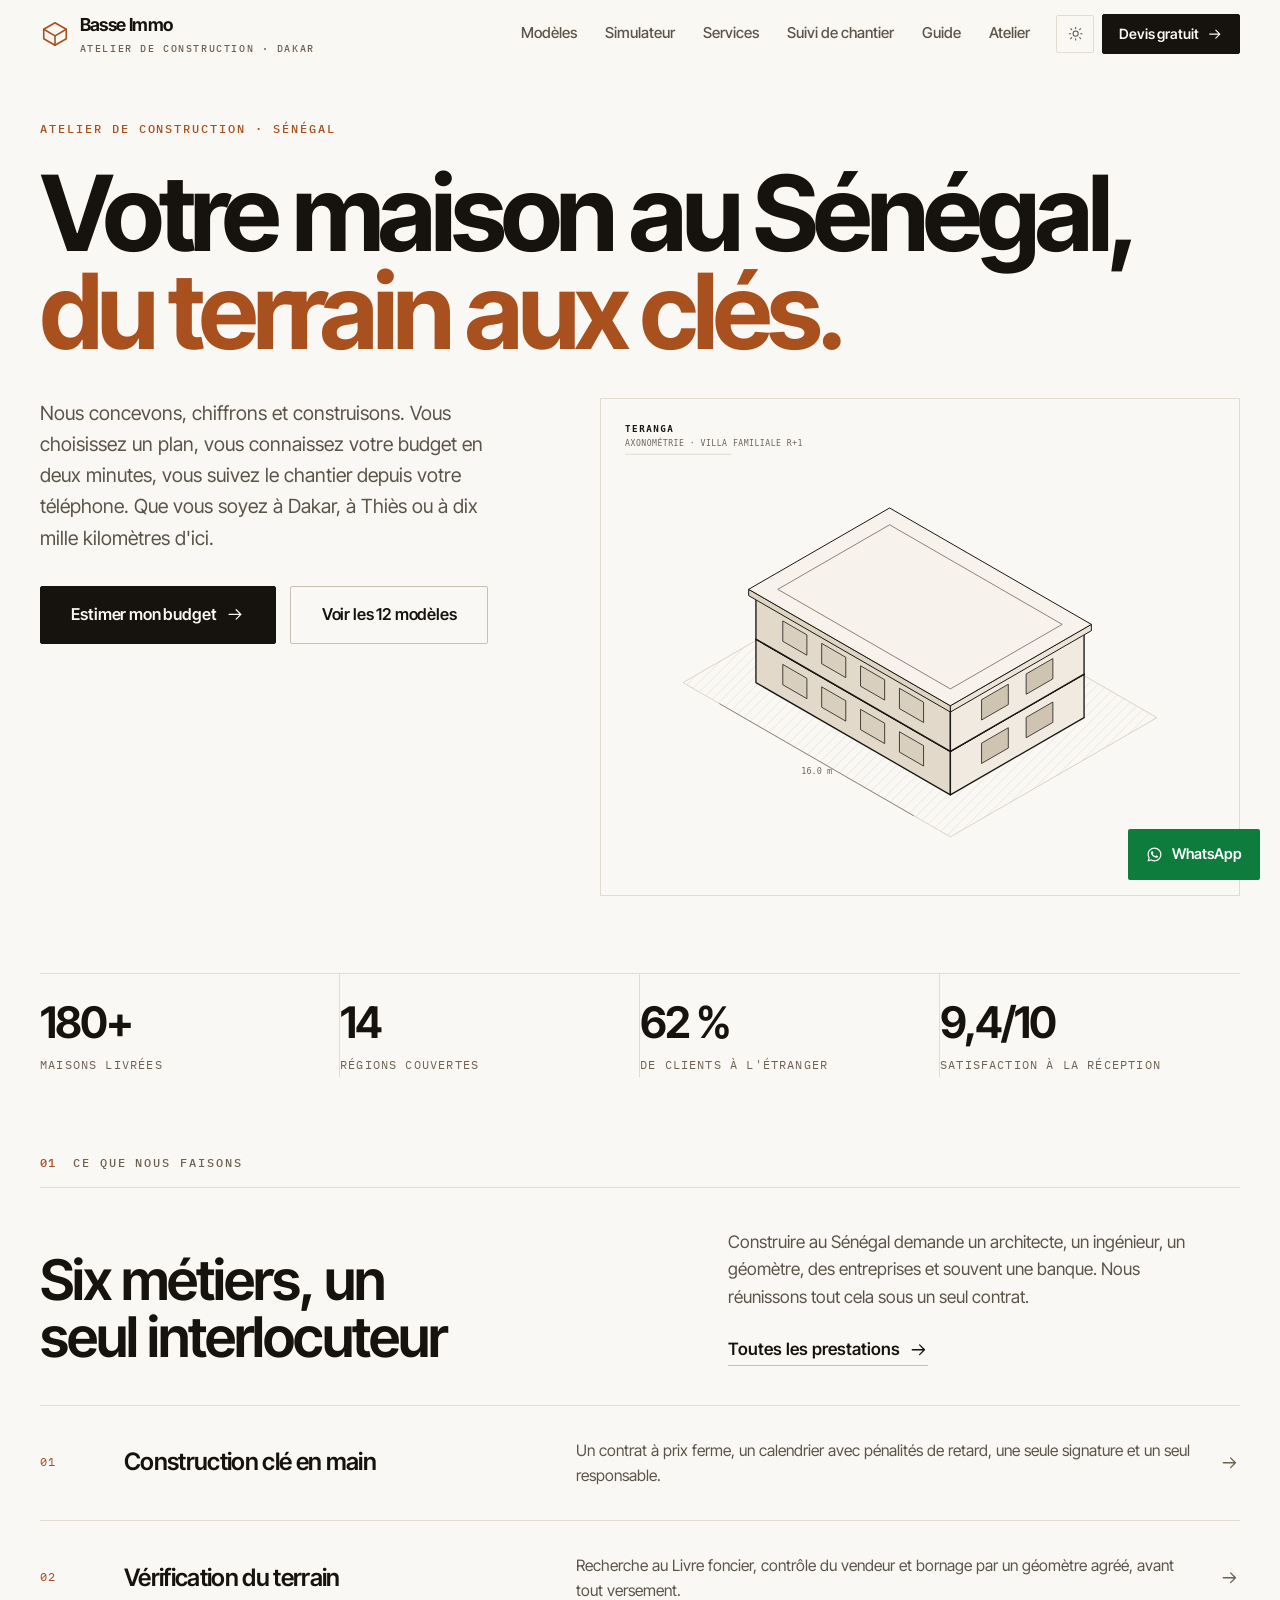
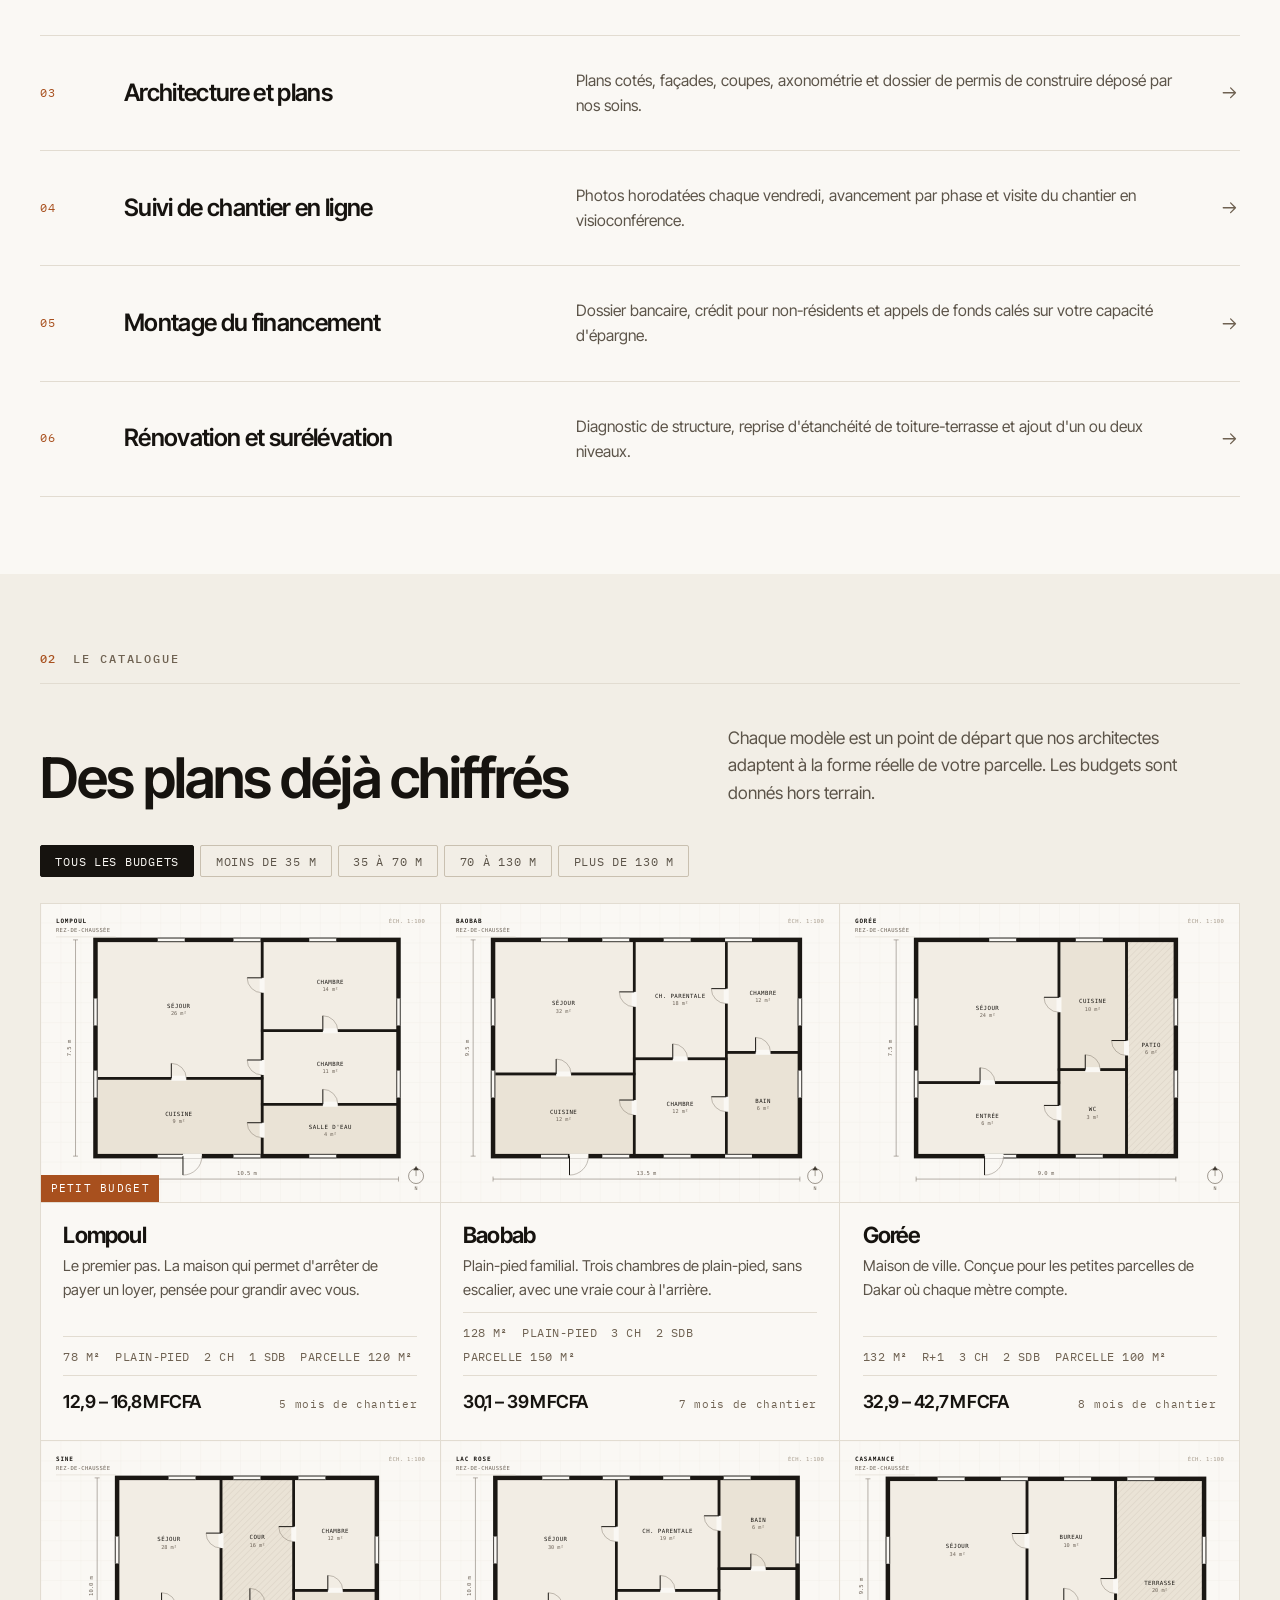
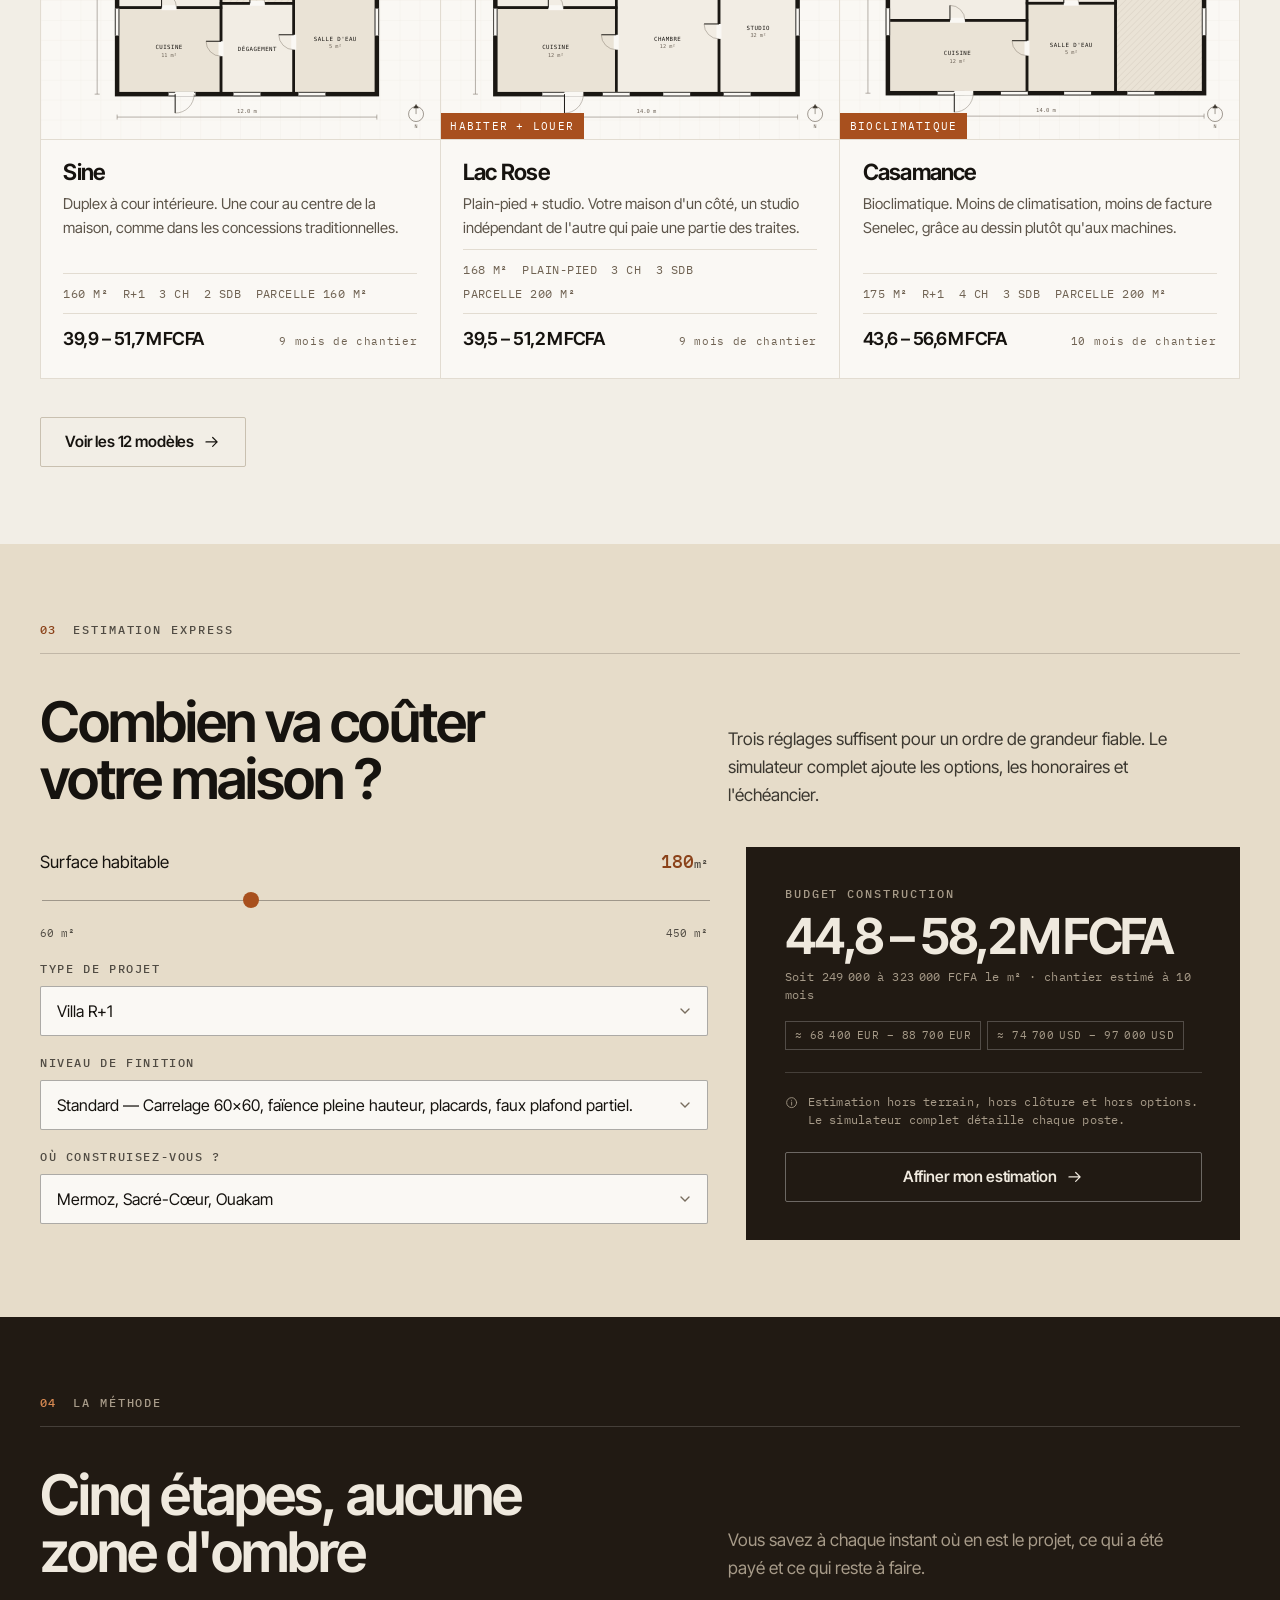
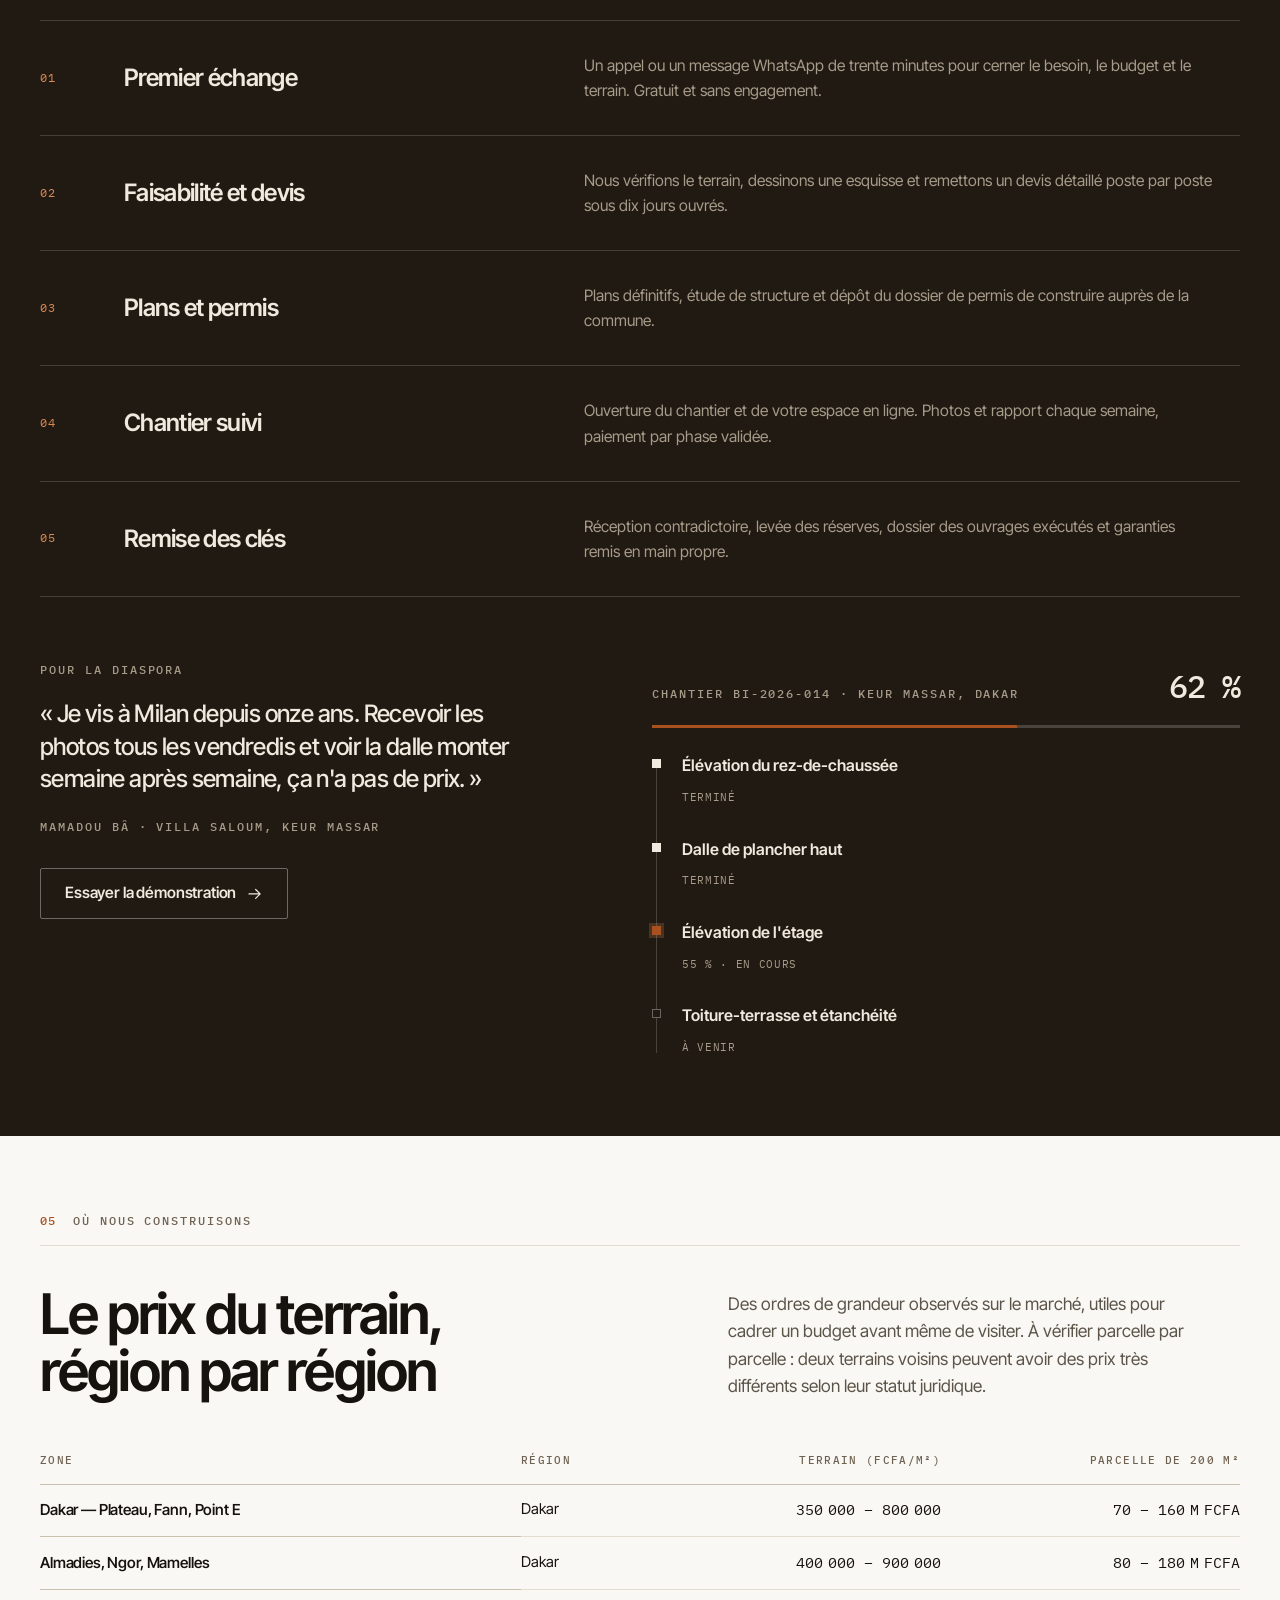
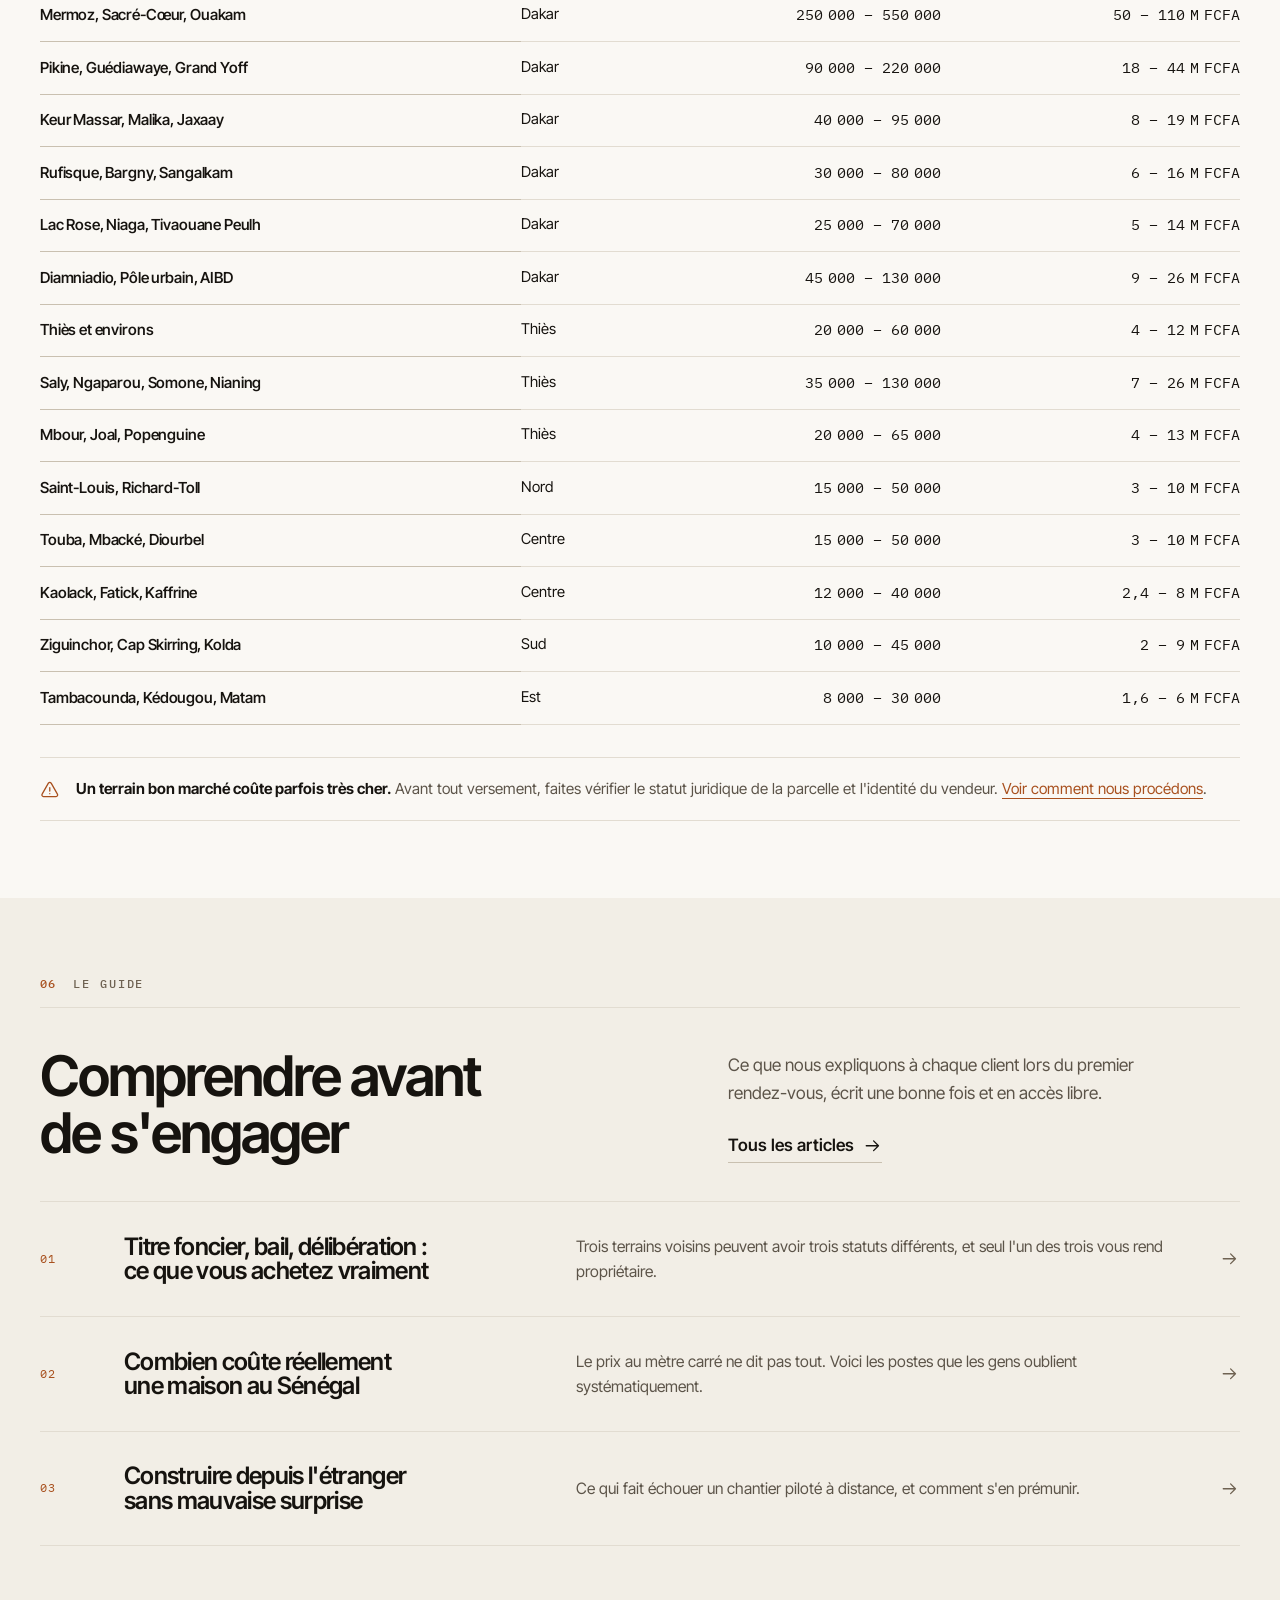
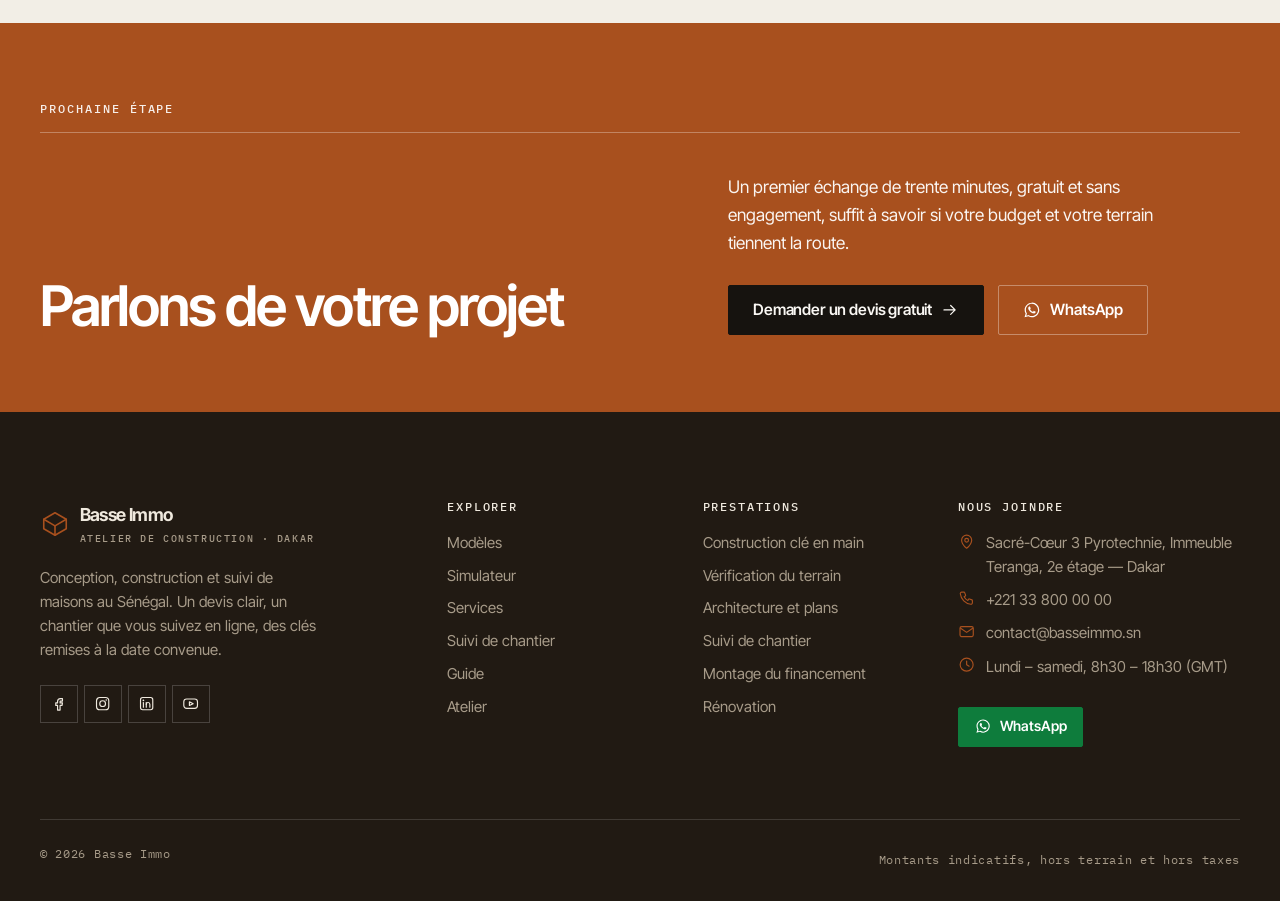
==== commit 57bc1339: "Refondre le site en direction studio d'architecture Le premier design tenait du gabarit SaaS : carte" ====
--- a/index.html
+++ b/index.html
@@ -4,23 +4,22 @@
 <meta charset="utf-8">
 <meta name="viewport" content="width=device-width, initial-scale=1">
 <title>Basse Immo — Construire votre maison au Sénégal, du terrain aux clés</title>
-<meta name="description" content="Plans de maisons, estimation de budget en FCFA, vérification du terrain et suivi de chantier en ligne. Basse Immo construit partout au Sénégal, pour les familles sur place comme pour la diaspora.">
+<meta name="description" content="Atelier de construction à Dakar. Plans chiffrés, estimation de budget en FCFA, vérification du terrain et suivi de chantier en ligne. Partout au Sénégal, pour les familles sur place comme pour la diaspora.">
 <link rel="canonical" href="https://basseimmo.sn/">
-<meta name="theme-color" content="#A25C2C" media="(prefers-color-scheme: light)">
-<meta name="theme-color" content="#1A120C" media="(prefers-color-scheme: dark)">
+<meta name="theme-color" content="#FAF8F4" media="(prefers-color-scheme: light)">
+<meta name="theme-color" content="#141210" media="(prefers-color-scheme: dark)">
 <meta property="og:type" content="website">
 <meta property="og:site_name" content="Basse Immo">
 <meta property="og:locale" content="fr_SN">
 <meta property="og:title" content="Basse Immo — Construire votre maison au Sénégal, du terrain aux clés">
-<meta property="og:description" content="Plans de maisons, estimation de budget en FCFA, vérification du terrain et suivi de chantier en ligne. Basse Immo construit partout au Sénégal, pour les familles sur place comme pour la diaspora.">
+<meta property="og:description" content="Atelier de construction à Dakar. Plans chiffrés, estimation de budget en FCFA, vérification du terrain et suivi de chantier en ligne. Partout au Sénégal, pour les familles sur place comme pour la diaspora.">
 <meta property="og:url" content="https://basseimmo.sn/">
 <meta property="og:image" content="https://basseimmo.sn/assets/img/og.png">
 <meta name="twitter:card" content="summary_large_image">
 <link rel="icon" href="assets/img/favicon.svg" type="image/svg+xml">
-<link rel="apple-touch-icon" href="assets/img/favicon.svg">
 <link rel="preconnect" href="https://fonts.googleapis.com">
 <link rel="preconnect" href="https://fonts.gstatic.com" crossorigin>
-<link rel="stylesheet" href="https://fonts.googleapis.com/css2?family=Fraunces:opsz,wght@9..144,400;9..144,600;9..144,700&family=Plus+Jakarta+Sans:wght@400;500;600;700;800&display=swap">
+<link rel="stylesheet" href="https://fonts.googleapis.com/css2?family=Inter+Tight:wght@400;500;600;700&family=IBM+Plex+Mono:wght@400;500&display=swap">
 <link rel="stylesheet" href="assets/css/style.css">
 <script>
 /* Applique le thème enregistré avant le premier rendu, pour éviter un flash clair. */
@@ -44,10 +43,10 @@
 <header class="header">
   <div class="container header__inner">
     <a class="brand" href="index.html" aria-label="Basse Immo, accueil">
-      <span class="brand__mark"><svg class="ico" aria-hidden="true"><use href="#i-villa"></use></svg></span>
-      <span class="brand__text">
+      <span class="brand__mark"><svg viewBox="0 0 32 32" fill="none" stroke="currentColor" stroke-width="1.7" stroke-linejoin="round" stroke-linecap="round" aria-hidden="true"><path d="M16 4 28 11 16 18 4 11z"/><path d="M4 11v10l12 7V18"/><path d="M28 11v10l-12 7"/></svg></span>
+      <span>
         <span class="brand__name">Basse Immo</span>
-        <span class="brand__tag">Construire au Sénégal</span>
+        <span class="brand__tag">Atelier de construction · Dakar</span>
       </span>
     </a>
 
@@ -58,11 +57,11 @@
         <li><a class="nav__link" href="services.html">Services</a></li>
         <li><a class="nav__link" href="suivi.html">Suivi de chantier</a></li>
         <li><a class="nav__link" href="guide.html">Guide</a></li>
-        <li><a class="nav__link" href="a-propos.html">À propos</a></li>
+        <li><a class="nav__link" href="a-propos.html">Atelier</a></li>
       </ul>
       <div class="nav__mobile-cta">
         <a class="btn btn--wa" data-wa="Bonjour Basse Immo, je souhaite échanger sur mon projet." href="#"><svg class="ico" aria-hidden="true"><use href="#i-whatsapp"></use></svg> Écrire sur WhatsApp</a>
-        <a class="btn btn--ghost" href="contact.html">Demander un devis</a>
+        <a class="btn btn--line" href="contact.html">Demander un devis</a>
       </div>
     </nav>
 
@@ -71,7 +70,7 @@
         <svg class="ico ico--sun" aria-hidden="true"><use href="#i-sun"></use></svg>
         <svg class="ico ico--moon" aria-hidden="true"><use href="#i-moon"></use></svg>
       </button>
-      <a class="btn btn--sm header__cta" href="contact.html"><svg class="ico" aria-hidden="true"><use href="#i-file-text"></use></svg> Devis gratuit</a>
+      <a class="btn btn--sm header__cta" href="contact.html">Devis gratuit <svg class="ico" aria-hidden="true"><use href="#i-arrow-right"></use></svg></a>
       <button class="burger" type="button" data-burger aria-expanded="false" aria-controls="nav-principal" aria-label="Ouvrir le menu"><svg class="ico" aria-hidden="true"><use href="#i-menu"></use></svg></button>
     </div>
   </div>
@@ -79,196 +78,207 @@
 
 <main id="contenu">
 
-<!-- ================= HÉROS ================= -->
+<!-- ====================== HÉROS ====================== -->
 <section class="hero">
-  <div class="container hero__grid">
-    <div>
-      <p class="eyebrow">Dalal ak jàmm — bienvenue</p>
-      <h1>Votre maison au Sénégal,<br><em>du terrain aux clés</em></h1>
-      <p class="hero__lead">Choisissez un plan, connaissez votre budget en deux minutes, suivez le chantier depuis votre téléphone. Que vous soyez à Dakar, à Thiès ou à dix mille kilomètres d'ici.</p>
-      <div class="cluster">
-        <a class="btn btn--lg" href="simulateur.html"><svg class="ico" aria-hidden="true"><use href="#i-calculator"></use></svg> Estimer mon budget</a>
-        <a class="btn btn--lg btn--ghost" href="modeles.html"><svg class="ico" aria-hidden="true"><use href="#i-grid"></use></svg> Voir les 12 modèles</a>
-      </div>
-      <div class="hero__proof">
-        <div class="hero__proof-item"><strong>180+</strong><span>maisons livrées</span></div>
-        <div class="hero__proof-item"><strong>14</strong><span>régions couvertes</span></div>
-        <div class="hero__proof-item"><strong>62 %</strong><span>de clients à l'étranger</span></div>
-        <div class="hero__proof-item"><strong>9,4/10</strong><span>satisfaction</span></div>
-      </div>
-    </div>
-    <div class="hero__visual" data-reveal>
-      <img src="assets/img/modeles/teranga.svg" width="800" height="600" alt="Illustration d'une villa R+1 sénégalaise avec toit-terrasse, garage et mur de clôture">
-      <div class="hero__float hero__float--b">
-        <span class="icon-badge icon-badge--leaf" style="width:38px;height:38px;border-radius:12px"><svg class="ico" aria-hidden="true"><use href="#i-camera"></use></svg></span>
-        <span><strong>Photos chaque vendredi</strong><span>Suivi de chantier en ligne</span></span>
-      </div>
-      <div class="hero__float hero__float--a">
-        <span class="icon-badge" style="width:38px;height:38px;border-radius:12px"><svg class="ico" aria-hidden="true"><use href="#i-file-check"></use></svg></span>
-        <span><strong>Devis sous 10 jours</strong><span>Détaillé poste par poste</span></span>
-      </div>
-    </div>
-  </div>
-</section>
-
-<div class="weave" aria-hidden="true"></div>
-
-<!-- ================= PAR OÙ COMMENCER ================= -->
-<section class="section section--tight">
-  <div class="container">
-    <div class="section-head section-head--center">
-      <p class="eyebrow">Par où commencer</p>
-      <h2>Dites-nous où vous en êtes</h2>
-      <p>Quatre points d'entrée, selon l'étape où vous vous trouvez. Aucune inscription nécessaire.</p>
-    </div>
-    <div class="grid grid--4">
-        <a class="card card--hover" href="modeles.html" data-reveal>
-          <span class="icon-badge "><svg class="ico" aria-hidden="true"><use href="#i-grid"></use></svg></span>
-          <h3 style="margin-top:1rem">Je cherche un plan</h3>
-          <p>Douze modèles chiffrés, du 78 m² évolutif à l'immeuble de rapport.</p>
-          <span class="link-arrow" style="margin-top:.8rem;display:inline-flex">Commencer <svg class="ico" aria-hidden="true"><use href="#i-arrow-right"></use></svg></span>
-        </a>
-        <a class="card card--hover" href="simulateur.html" data-reveal>
-          <span class="icon-badge icon-badge--gold"><svg class="ico" aria-hidden="true"><use href="#i-calculator"></use></svg></span>
-          <h3 style="margin-top:1rem">J'estime mon budget</h3>
-          <p>Une fourchette en FCFA, la répartition par poste et l'échéancier.</p>
-          <span class="link-arrow" style="margin-top:.8rem;display:inline-flex">Commencer <svg class="ico" aria-hidden="true"><use href="#i-arrow-right"></use></svg></span>
-        </a>
-        <a class="card card--hover" href="services.html#foncier" data-reveal>
-          <span class="icon-badge icon-badge--brick"><svg class="ico" aria-hidden="true"><use href="#i-scale"></use></svg></span>
-          <h3 style="margin-top:1rem">J'ai un terrain à vérifier</h3>
-          <p>Titre, bail ou délibération : savoir ce que vous achetez avant de payer.</p>
-          <span class="link-arrow" style="margin-top:.8rem;display:inline-flex">Commencer <svg class="ico" aria-hidden="true"><use href="#i-arrow-right"></use></svg></span>
-        </a>
-        <a class="card card--hover" href="services.html#suivi" data-reveal>
-          <span class="icon-badge icon-badge--leaf"><svg class="ico" aria-hidden="true"><use href="#i-plane"></use></svg></span>
-          <h3 style="margin-top:1rem">Je construis depuis l'étranger</h3>
-          <p>Procuration, paiement par phase et suivi photo hebdomadaire.</p>
-          <span class="link-arrow" style="margin-top:.8rem;display:inline-flex">Commencer <svg class="ico" aria-hidden="true"><use href="#i-arrow-right"></use></svg></span>
-        </a>
-    </div>
-  </div>
-</section>
-
-<!-- ================= MINI SIMULATEUR ================= -->
-<section class="section section--sand" id="estimation">
-  <div class="container">
-    <div class="section-head section-head--center">
-      <p class="eyebrow">Estimation express</p>
-      <h2>Combien va coûter votre maison&nbsp;?</h2>
-      <p>Trois réglages suffisent pour obtenir un ordre de grandeur fiable. Le simulateur complet ajoute les options, les honoraires et l'échéancier.</p>
-    </div>
-
-    <div class="card" style="max-width:940px;margin-inline:auto" data-reveal>
-      <div id="mini-sim" class="grid grid--2" style="align-items:start">
-        <noscript><p>Le simulateur nécessite JavaScript. Vous pouvez aussi nous écrire sur WhatsApp pour une estimation.</p></noscript>
-      </div>
-    </div>
-  </div>
-</section>
-
-<!-- ================= MODÈLES ================= -->
+  <div class="container">
+    <p class="label label--accent" style="margin-bottom:1.6rem">Atelier de construction · Sénégal</p>
+    <h1>Votre maison au Sénégal,<br><em>du terrain aux clés.</em></h1>
+
+    <div class="hero__body">
+      <div>
+        <p class="hero__lead">Nous concevons, chiffrons et construisons. Vous choisissez un plan, vous connaissez votre budget en deux minutes, vous suivez le chantier depuis votre téléphone. Que vous soyez à Dakar, à Thiès ou à dix mille kilomètres d'ici.</p>
+        <div class="row" style="margin-top:2rem">
+          <a class="btn btn--lg" href="simulateur.html">Estimer mon budget <svg class="ico" aria-hidden="true"><use href="#i-arrow-right"></use></svg></a>
+          <a class="btn btn--line btn--lg" href="modeles.html">Voir les 12 modèles</a>
+        </div>
+      </div>
+      <figure class="hero__art" style="margin:0" data-reveal>
+        <img src="assets/img/axo/teranga.svg" width="900" height="700" alt="Axonométrie de la villa Teranga, maison familiale R+1 avec toit-terrasse">
+      </figure>
+    </div>
+
+    <div class="stats" style="margin-top:clamp(3rem,6vw,5rem)">
+      <div class="stat"><b>180+</b><span>maisons livrées</span></div>
+      <div class="stat"><b>14</b><span>régions couvertes</span></div>
+      <div class="stat"><b>62 %</b><span>de clients à l'étranger</span></div>
+      <div class="stat"><b>9,4/10</b><span>satisfaction à la réception</span></div>
+    </div>
+  </div>
+</section>
+
+<!-- ====================== 01 · MÉTIERS ====================== -->
 <section class="section">
   <div class="container">
-    <div class="section-head">
-      <p class="eyebrow">Le catalogue</p>
-      <h2>Des plans déjà chiffrés</h2>
-      <p>Chaque modèle est un point de départ que nos architectes adaptent à votre parcelle et à votre famille. Les budgets indiqués comprennent la construction, hors terrain.</p>
-    </div>
-
+  <div class="shead shead--split">
+    <div class="shead__top">
+      <span class="idx">01</span>
+      <span class="label">Ce que nous faisons</span>
+    </div>
+    <div><h2>Six métiers, un seul interlocuteur</h2></div>
+    <div>
+      <p class="shead__lead">Construire au Sénégal demande un architecte, un ingénieur, un géomètre, des entreprises et souvent une banque. Nous réunissons tout cela sous un seul contrat.</p>
+      <div class="row" style="margin-top:1.6rem"><a class="alink" href="services.html">Toutes les prestations <svg class="ico" aria-hidden="true"><use href="#i-arrow-right"></use></svg></a></div>
+    </div>
+  </div>
+    <div class="entries">
+      <a class="entry" href="services.html#cle-en-main" data-reveal>
+        <span class="entry__idx">01</span>
+        <h3 class="entry__title">Construction clé en main</h3>
+        <p class="entry__desc">Un contrat à prix ferme, un calendrier avec pénalités de retard, une seule signature et un seul responsable.</p>
+        <span class="entry__go"><svg class="ico" aria-hidden="true"><use href="#i-arrow-right"></use></svg></span>
+      </a>
+      <a class="entry" href="services.html#foncier" data-reveal>
+        <span class="entry__idx">02</span>
+        <h3 class="entry__title">Vérification du terrain</h3>
+        <p class="entry__desc">Recherche au Livre foncier, contrôle du vendeur et bornage par un géomètre agréé, avant tout versement.</p>
+        <span class="entry__go"><svg class="ico" aria-hidden="true"><use href="#i-arrow-right"></use></svg></span>
+      </a>
+      <a class="entry" href="services.html#plans" data-reveal>
+        <span class="entry__idx">03</span>
+        <h3 class="entry__title">Architecture et plans</h3>
+        <p class="entry__desc">Plans cotés, façades, coupes, axonométrie et dossier de permis de construire déposé par nos soins.</p>
+        <span class="entry__go"><svg class="ico" aria-hidden="true"><use href="#i-arrow-right"></use></svg></span>
+      </a>
+      <a class="entry" href="services.html#suivi" data-reveal>
+        <span class="entry__idx">04</span>
+        <h3 class="entry__title">Suivi de chantier en ligne</h3>
+        <p class="entry__desc">Photos horodatées chaque vendredi, avancement par phase et visite du chantier en visioconférence.</p>
+        <span class="entry__go"><svg class="ico" aria-hidden="true"><use href="#i-arrow-right"></use></svg></span>
+      </a>
+      <a class="entry" href="services.html#financement" data-reveal>
+        <span class="entry__idx">05</span>
+        <h3 class="entry__title">Montage du financement</h3>
+        <p class="entry__desc">Dossier bancaire, crédit pour non-résidents et appels de fonds calés sur votre capacité d'épargne.</p>
+        <span class="entry__go"><svg class="ico" aria-hidden="true"><use href="#i-arrow-right"></use></svg></span>
+      </a>
+      <a class="entry" href="services.html#renovation" data-reveal>
+        <span class="entry__idx">06</span>
+        <h3 class="entry__title">Rénovation et surélévation</h3>
+        <p class="entry__desc">Diagnostic de structure, reprise d'étanchéité de toiture-terrasse et ajout d'un ou deux niveaux.</p>
+        <span class="entry__go"><svg class="ico" aria-hidden="true"><use href="#i-arrow-right"></use></svg></span>
+      </a>
+    </div>
+  </div>
+</section>
+
+<!-- ====================== 02 · MODÈLES ====================== -->
+<section class="section section--paper2">
+  <div class="container">
+  <div class="shead shead--split">
+    <div class="shead__top">
+      <span class="idx">02</span>
+      <span class="label">Le catalogue</span>
+    </div>
+    <div><h2>Des plans déjà chiffrés</h2></div>
+    <div>
+      <p class="shead__lead">Chaque modèle est un point de départ que nos architectes adaptent à la forme réelle de votre parcelle. Les budgets sont donnés hors terrain.</p>
+    </div>
+  </div>
     <div class="chips" id="home-filtres" style="margin-bottom:1.6rem" role="group" aria-label="Filtrer par budget"></div>
-    <div class="grid grid--3" id="home-modeles"></div>
-
-    <div class="cluster cluster--center" style="margin-top:2.2rem">
-      <a class="btn btn--ghost btn--lg" href="modeles.html">Voir les 12 modèles <svg class="ico" aria-hidden="true"><use href="#i-arrow-right"></use></svg></a>
-    </div>
-  </div>
-</section>
-
-<!-- ================= PARCOURS ================= -->
-<section class="section section--dark">
-  <div class="container">
-    <div class="section-head section-head--center">
-      <p class="eyebrow" style="color:var(--clay-300)">Le parcours</p>
-      <h2>Cinq étapes, aucune zone d'ombre</h2>
-      <p>Vous savez à chaque instant où en est le projet, ce qui a été payé et ce qui reste à faire.</p>
-    </div>
-    <div class="steps steps--5">
-        <div class="step" data-reveal data-reveal-delay="0">
-          <h3>Premier échange</h3>
-          <p>Un appel ou un message WhatsApp de trente minutes pour cerner le besoin, le budget et le terrain. Gratuit et sans engagement.</p>
+    <div class="plans" id="home-modeles"></div>
+
+    <div class="row" style="margin-top:2.4rem">
+      <a class="btn btn--line" href="modeles.html">Voir les 12 modèles <svg class="ico" aria-hidden="true"><use href="#i-arrow-right"></use></svg></a>
+    </div>
+  </div>
+</section>
+
+<!-- ====================== 03 · ESTIMATION ====================== -->
+<section class="section plate plate--sand" id="estimation">
+  <div class="container">
+  <div class="shead shead--split">
+    <div class="shead__top">
+      <span class="idx">03</span>
+      <span class="label">Estimation express</span>
+    </div>
+    <div><h2>Combien va coûter votre maison ?</h2></div>
+    <div>
+      <p class="shead__lead">Trois réglages suffisent pour un ordre de grandeur fiable. Le simulateur complet ajoute les options, les honoraires et l'échéancier.</p>
+    </div>
+  </div>
+    <div id="mini-sim" class="sim" style="border:0;background:transparent;gap:clamp(1.5rem,3vw,3rem)">
+      <noscript><p>Le simulateur nécessite JavaScript. Écrivez-nous sur WhatsApp pour une estimation.</p></noscript>
+    </div>
+  </div>
+</section>
+
+<!-- ====================== 04 · MÉTHODE ====================== -->
+<section class="section plate">
+  <div class="container">
+  <div class="shead shead--split">
+    <div class="shead__top">
+      <span class="idx">04</span>
+      <span class="label">La méthode</span>
+    </div>
+    <div><h2>Cinq étapes, aucune zone d'ombre</h2></div>
+    <div>
+      <p class="shead__lead">Vous savez à chaque instant où en est le projet, ce qui a été payé et ce qui reste à faire.</p>
+    </div>
+  </div>
+    <div class="entries">
+      <div class="entry" data-reveal>
+        <span class="entry__idx">01</span>
+        <h3 class="entry__title">Premier échange</h3>
+        <p class="entry__desc">Un appel ou un message WhatsApp de trente minutes pour cerner le besoin, le budget et le terrain. Gratuit et sans engagement.</p>
+        <span></span>
+      </div>
+      <div class="entry" data-reveal>
+        <span class="entry__idx">02</span>
+        <h3 class="entry__title">Faisabilité et devis</h3>
+        <p class="entry__desc">Nous vérifions le terrain, dessinons une esquisse et remettons un devis détaillé poste par poste sous dix jours ouvrés.</p>
+        <span></span>
+      </div>
+      <div class="entry" data-reveal>
+        <span class="entry__idx">03</span>
+        <h3 class="entry__title">Plans et permis</h3>
+        <p class="entry__desc">Plans définitifs, étude de structure et dépôt du dossier de permis de construire auprès de la commune.</p>
+        <span></span>
+      </div>
+      <div class="entry" data-reveal>
+        <span class="entry__idx">04</span>
+        <h3 class="entry__title">Chantier suivi</h3>
+        <p class="entry__desc">Ouverture du chantier et de votre espace en ligne. Photos et rapport chaque semaine, paiement par phase validée.</p>
+        <span></span>
+      </div>
+      <div class="entry" data-reveal>
+        <span class="entry__idx">05</span>
+        <h3 class="entry__title">Remise des clés</h3>
+        <p class="entry__desc">Réception contradictoire, levée des réserves, dossier des ouvrages exécutés et garanties remis en main propre.</p>
+        <span></span>
+      </div>
+    </div>
+
+    <div class="grid12" style="margin-top:clamp(3rem,5vw,4.5rem)">
+      <div class="c5">
+        <p class="label" style="margin-bottom:1.2rem">Pour la diaspora</p>
+        <blockquote style="margin:0;font-size:clamp(1.15rem,2vw,1.5rem);line-height:1.35;letter-spacing:-.025em;font-weight:500;color:var(--on-umber)">
+          « Je vis à Milan depuis onze ans. Recevoir les photos tous les vendredis et voir la dalle monter semaine après semaine, ça n'a pas de prix. »
+        </blockquote>
+        <p class="label" style="margin-top:1.4rem">Mamadou Bâ · Villa Saloum, Keur Massar</p>
+        <div class="row" style="margin-top:2rem">
+          <a class="btn btn--line" href="suivi.html">Essayer la démonstration <svg class="ico" aria-hidden="true"><use href="#i-arrow-right"></use></svg></a>
         </div>
-        <div class="step" data-reveal data-reveal-delay="60">
-          <h3>Faisabilité et devis</h3>
-          <p>Nous vérifions le terrain, dessinons une esquisse et remettons un devis détaillé poste par poste sous dix jours ouvrés.</p>
-        </div>
-        <div class="step" data-reveal data-reveal-delay="120">
-          <h3>Plans et permis</h3>
-          <p>Plans définitifs, étude de structure et dépôt du dossier de permis de construire auprès de la commune.</p>
-        </div>
-        <div class="step" data-reveal data-reveal-delay="180">
-          <h3>Chantier suivi</h3>
-          <p>Ouverture du chantier et de votre espace en ligne. Photos et rapport chaque semaine, paiement par phase validée.</p>
-        </div>
-        <div class="step" data-reveal data-reveal-delay="240">
-          <h3>Remise des clés</h3>
-          <p>Réception contradictoire, levée des réserves, dossier des ouvrages exécutés et garanties remis en main propre.</p>
-        </div>
-    </div>
-  </div>
-</section>
-
-<!-- ================= SERVICES ================= -->
+      </div>
+      <div class="c6 start7">
+        <div id="apercu-suivi"></div>
+      </div>
+    </div>
+  </div>
+</section>
+
+<!-- ====================== 05 · TERRAIN ====================== -->
 <section class="section">
   <div class="container">
-    <div class="section-head">
-      <p class="eyebrow">Ce que nous faisons</p>
-      <h2>Six métiers, un seul interlocuteur</h2>
-      <p>Vous n'avez pas à coordonner un architecte, un géomètre, un maçon et une banque. C'est notre travail.</p>
-    </div>
-    <div class="grid grid--3">
-        <a class="card card--hover" href="services.html#cle-en-main" data-reveal>
-          <span class="icon-badge "><svg class="ico" aria-hidden="true"><use href="#i-key"></use></svg></span>
-          <h3 style="margin-top:1rem">Construction clé en main</h3>
-          <p>Un contrat à prix ferme, un calendrier avec pénalités de retard, une seule signature.</p>
-        </a>
-        <a class="card card--hover" href="services.html#foncier" data-reveal>
-          <span class="icon-badge icon-badge--brick"><svg class="ico" aria-hidden="true"><use href="#i-scale"></use></svg></span>
-          <h3 style="margin-top:1rem">Vérification du terrain</h3>
-          <p>Recherche au Livre foncier, contrôle du vendeur et bornage par un géomètre agréé.</p>
-        </a>
-        <a class="card card--hover" href="services.html#plans" data-reveal>
-          <span class="icon-badge icon-badge--gold"><svg class="ico" aria-hidden="true"><use href="#i-pen-tool"></use></svg></span>
-          <h3 style="margin-top:1rem">Architecture et plans</h3>
-          <p>Plans, façades, coupes, vue 3D et dossier de permis déposé par nos soins.</p>
-        </a>
-        <a class="card card--hover" href="services.html#suivi" data-reveal>
-          <span class="icon-badge icon-badge--leaf"><svg class="ico" aria-hidden="true"><use href="#i-camera"></use></svg></span>
-          <h3 style="margin-top:1rem">Suivi de chantier en ligne</h3>
-          <p>Photos horodatées, avancement par phase et visite en visioconférence.</p>
-        </a>
-        <a class="card card--hover" href="services.html#financement" data-reveal>
-          <span class="icon-badge "><svg class="ico" aria-hidden="true"><use href="#i-bank"></use></svg></span>
-          <h3 style="margin-top:1rem">Montage du financement</h3>
-          <p>Dossier bancaire, crédit non-résident et paiement échelonné sur votre épargne.</p>
-        </a>
-        <a class="card card--hover" href="services.html#renovation" data-reveal>
-          <span class="icon-badge icon-badge--gold"><svg class="ico" aria-hidden="true"><use href="#i-refresh"></use></svg></span>
-          <h3 style="margin-top:1rem">Rénovation et surélévation</h3>
-          <p>Diagnostic de structure, reprise d'étanchéité et ajout d'un niveau.</p>
-        </a>
-    </div>
-  </div>
-</section>
-
-<!-- ================= ZONES ================= -->
-<section class="section section--alt">
-  <div class="container">
-    <div class="section-head">
-      <p class="eyebrow">Où nous construisons</p>
-      <h2>Le prix du terrain, région par région</h2>
-      <p>Des ordres de grandeur observés sur le marché, utiles pour cadrer un budget avant même de visiter. À vérifier parcelle par parcelle : deux terrains voisins peuvent avoir des prix très différents selon leur statut juridique.</p>
-    </div>
+  <div class="shead shead--split">
+    <div class="shead__top">
+      <span class="idx">05</span>
+      <span class="label">Où nous construisons</span>
+    </div>
+    <div><h2>Le prix du terrain, région par région</h2></div>
+    <div>
+      <p class="shead__lead">Des ordres de grandeur observés sur le marché, utiles pour cadrer un budget avant même de visiter. À vérifier parcelle par parcelle : deux terrains voisins peuvent avoir des prix très différents selon leur statut juridique.</p>
+    </div>
+  </div>
     <div class="table-wrap" data-reveal>
       <table id="table-zones">
         <caption class="visually-hidden">Prix indicatif du terrain au mètre carré par zone</caption>
@@ -283,161 +293,66 @@
         <tbody></tbody>
       </table>
     </div>
-    <div class="callout callout--gold" style="margin-top:1.4rem" data-reveal>
+
+    <div class="note" style="margin-top:2rem" data-reveal>
       <svg class="ico" aria-hidden="true"><use href="#i-alert"></use></svg>
       <p><strong>Un terrain bon marché coûte parfois très cher.</strong> Avant tout versement, faites vérifier le statut juridique de la parcelle et l'identité du vendeur. <a href="services.html#foncier">Voir comment nous procédons</a>.</p>
     </div>
   </div>
 </section>
 
-<!-- ================= SUIVI DE CHANTIER ================= -->
-<section class="section">
-  <div class="container">
-    <div class="grid grid--2" style="gap:clamp(2rem,4vw,3.5rem);align-items:center">
-      <div data-reveal>
-        <p class="eyebrow">Pour la diaspora</p>
-        <h2>Voir son chantier depuis Milan, Paris ou New York</h2>
-        <p style="color:var(--text-soft);font-size:1.05rem">Le vrai problème, quand on construit de loin, n'est pas la distance : c'est de ne pas savoir. Chaque client dispose d'un espace en ligne mis à jour toutes les semaines.</p>
-        <ul class="checklist" style="margin-top:1.6rem">
-          <li><svg class="ico" aria-hidden="true"><use href="#i-check-circle"></use></svg> Photos horodatées publiées chaque vendredi</li>
-          <li><svg class="ico" aria-hidden="true"><use href="#i-check-circle"></use></svg> Avancement détaillé phase par phase, en pourcentage</li>
-          <li><svg class="ico" aria-hidden="true"><use href="#i-check-circle"></use></svg> Dépenses engagées confrontées au budget voté</li>
-          <li><svg class="ico" aria-hidden="true"><use href="#i-check-circle"></use></svg> Rapport écrit du conducteur de travaux</li>
-          <li><svg class="ico" aria-hidden="true"><use href="#i-check-circle"></use></svg> Visite du chantier en visioconférence sur rendez-vous</li>
-        </ul>
-        <div class="cluster" style="margin-top:1.8rem">
-          <a class="btn" href="suivi.html"><svg class="ico" aria-hidden="true"><use href="#i-eye"></use></svg> Essayer la démonstration</a>
+<!-- ====================== 06 · GUIDE ====================== -->
+<section class="section section--paper2">
+  <div class="container">
+  <div class="shead shead--split">
+    <div class="shead__top">
+      <span class="idx">06</span>
+      <span class="label">Le guide</span>
+    </div>
+    <div><h2>Comprendre avant de s'engager</h2></div>
+    <div>
+      <p class="shead__lead">Ce que nous expliquons à chaque client lors du premier rendez-vous, écrit une bonne fois et en accès libre.</p>
+      <div class="row" style="margin-top:1.6rem"><a class="alink" href="guide.html">Tous les articles <svg class="ico" aria-hidden="true"><use href="#i-arrow-right"></use></svg></a></div>
+    </div>
+  </div>
+    <div class="entries">
+      <a class="entry" href="article.html?id=statuts-terrain" data-reveal>
+        <span class="entry__idx">01</span>
+        <h3 class="entry__title">Titre foncier, bail, délibération : ce que vous achetez vraiment</h3>
+        <p class="entry__desc">Trois terrains voisins peuvent avoir trois statuts différents, et seul l'un des trois vous rend propriétaire.</p>
+        <span class="entry__go"><svg class="ico" aria-hidden="true"><use href="#i-arrow-right"></use></svg></span>
+      </a>
+      <a class="entry" href="article.html?id=cout-2026" data-reveal>
+        <span class="entry__idx">02</span>
+        <h3 class="entry__title">Combien coûte réellement une maison au Sénégal</h3>
+        <p class="entry__desc">Le prix au mètre carré ne dit pas tout. Voici les postes que les gens oublient systématiquement.</p>
+        <span class="entry__go"><svg class="ico" aria-hidden="true"><use href="#i-arrow-right"></use></svg></span>
+      </a>
+      <a class="entry" href="article.html?id=diaspora" data-reveal>
+        <span class="entry__idx">03</span>
+        <h3 class="entry__title">Construire depuis l'étranger sans mauvaise surprise</h3>
+        <p class="entry__desc">Ce qui fait échouer un chantier piloté à distance, et comment s'en prémunir.</p>
+        <span class="entry__go"><svg class="ico" aria-hidden="true"><use href="#i-arrow-right"></use></svg></span>
+      </a>
+    </div>
+  </div>
+</section>
+
+<section class="section plate plate--clay">
+  <div class="container">
+    <div class="shead shead--split" style="margin-bottom:0">
+      <div class="shead__top">
+        <span class="label">Prochaine étape</span>
+      </div>
+      <div>
+        <h2>Parlons de votre projet</h2>
+      </div>
+      <div>
+        <p class="shead__lead" style="margin-bottom:1.8rem">Un premier échange de trente minutes, gratuit et sans engagement, suffit à savoir si votre budget et votre terrain tiennent la route.</p>
+        <div class="row">
+          <a class="btn" href="contact.html">Demander un devis gratuit <svg class="ico" aria-hidden="true"><use href="#i-arrow-right"></use></svg></a>
+          <a class="btn btn--line" data-wa="Bonjour Basse Immo, je souhaite parler de mon projet." href="#"><svg class="ico" aria-hidden="true"><use href="#i-whatsapp"></use></svg> WhatsApp</a>
         </div>
-      </div>
-      <div data-reveal>
-        <div id="apercu-suivi" class="card" style="padding:1.4rem"></div>
-      </div>
-    </div>
-  </div>
-</section>
-
-<!-- ================= AVIS ================= -->
-<section class="section section--alt">
-  <div class="container">
-    <div class="section-head section-head--center">
-      <p class="eyebrow">Ils ont construit avec nous</p>
-      <h2>Ce qu'en disent les propriétaires</h2>
-    </div>
-    <div class="grid grid--3">
-        <figure class="quote" data-reveal>
-          <div class="stars" aria-label="Note : 5 sur 5"><svg class="ico" aria-hidden="true"><use href="#i-star"></use></svg><svg class="ico" aria-hidden="true"><use href="#i-star"></use></svg><svg class="ico" aria-hidden="true"><use href="#i-star"></use></svg><svg class="ico" aria-hidden="true"><use href="#i-star"></use></svg><svg class="ico" aria-hidden="true"><use href="#i-star"></use></svg></div>
-          <blockquote style="margin:0"><p>« Je vis à Milan depuis onze ans. Recevoir les photos tous les vendredis et voir la dalle monter semaine après semaine, ça n'a pas de prix. J'ai récupéré les clés en arrivant pour les vacances. »</p></blockquote>
-          <figcaption class="quote__who">
-            <span class="avatar" aria-hidden="true">MB</span>
-            <span><strong>Mamadou Bâ</strong><span>Villa Saloum — Keur Massar</span></span>
-          </figcaption>
-        </figure>
-        <figure class="quote" data-reveal>
-          <div class="stars" aria-label="Note : 5 sur 5"><svg class="ico" aria-hidden="true"><use href="#i-star"></use></svg><svg class="ico" aria-hidden="true"><use href="#i-star"></use></svg><svg class="ico" aria-hidden="true"><use href="#i-star"></use></svg><svg class="ico" aria-hidden="true"><use href="#i-star"></use></svg><svg class="ico" aria-hidden="true"><use href="#i-star"></use></svg></div>
-          <blockquote style="margin:0"><p>« On a fait vérifier le terrain avant d'acheter. Résultat : le vendeur n'était pas le propriétaire inscrit. Ils nous ont évité de perdre dix-huit millions. »</p></blockquote>
-          <figcaption class="quote__who">
-            <span class="avatar" aria-hidden="true">AN</span>
-            <span><strong>Aïssatou Ndiaye</strong><span>Vérification foncière — Sangalkam</span></span>
-          </figcaption>
-        </figure>
-        <figure class="quote" data-reveal>
-          <div class="stars" aria-label="Note : 5 sur 5"><svg class="ico" aria-hidden="true"><use href="#i-star"></use></svg><svg class="ico" aria-hidden="true"><use href="#i-star"></use></svg><svg class="ico" aria-hidden="true"><use href="#i-star"></use></svg><svg class="ico" aria-hidden="true"><use href="#i-star"></use></svg><svg class="ico" aria-hidden="true"><use href="#i-star"></use></svg></div>
-          <blockquote style="margin:0"><p>« Budget tenu au franc près, deux semaines de retard sur onze mois de chantier. Les avenants ont tous été signés avant travaux, sans discussion. »</p></blockquote>
-          <figcaption class="quote__who">
-            <span class="avatar" aria-hidden="true">CS</span>
-            <span><strong>Cheikh Sow</strong><span>Villa Teranga — Diamniadio</span></span>
-          </figcaption>
-        </figure>
-    </div>
-  </div>
-</section>
-
-<!-- ================= GUIDE ================= -->
-<section class="section">
-  <div class="container">
-    <div class="section-head">
-      <p class="eyebrow">Le guide</p>
-      <h2>Comprendre avant de s'engager</h2>
-      <p>Ce que nous expliquons à chaque client, écrit une bonne fois et en accès libre.</p>
-    </div>
-    <div class="grid grid--3">
-        <a class="card card--hover" href="article.html?id=statuts-terrain" data-reveal>
-          <div class="cluster" style="gap:8px">
-            <span class="badge badge--accent"><svg class="ico" aria-hidden="true"><use href="#i-scale"></use></svg> Foncier</span>
-            <span class="badge"><svg class="ico" aria-hidden="true"><use href="#i-clock"></use></svg> 7 min</span>
-          </div>
-          <h3 style="margin-top:1rem">Titre foncier, bail, délibération : ce que vous achetez vraiment</h3>
-          <p>Trois terrains voisins peuvent avoir trois statuts différents, et seul l'un des trois vous rend réellement propriétaire.</p>
-          <span class="link-arrow" style="margin-top:.8rem;display:inline-flex">Lire <svg class="ico" aria-hidden="true"><use href="#i-arrow-right"></use></svg></span>
-        </a>
-        <a class="card card--hover" href="article.html?id=cout-2026" data-reveal>
-          <div class="cluster" style="gap:8px">
-            <span class="badge badge--accent"><svg class="ico" aria-hidden="true"><use href="#i-calculator"></use></svg> Budget</span>
-            <span class="badge"><svg class="ico" aria-hidden="true"><use href="#i-clock"></use></svg> 6 min</span>
-          </div>
-          <h3 style="margin-top:1rem">Combien coûte réellement une maison au Sénégal</h3>
-          <p>Le prix au mètre carré ne dit pas tout. Voici les postes que les gens oublient systématiquement.</p>
-          <span class="link-arrow" style="margin-top:.8rem;display:inline-flex">Lire <svg class="ico" aria-hidden="true"><use href="#i-arrow-right"></use></svg></span>
-        </a>
-        <a class="card card--hover" href="article.html?id=hivernage" data-reveal>
-          <div class="cluster" style="gap:8px">
-            <span class="badge badge--accent"><svg class="ico" aria-hidden="true"><use href="#i-wind"></use></svg> Chantier</span>
-            <span class="badge"><svg class="ico" aria-hidden="true"><use href="#i-clock"></use></svg> 5 min</span>
-          </div>
-          <h3 style="margin-top:1rem">Caler son chantier sur la saison des pluies</h3>
-          <p>De juillet à octobre, certains travaux avancent, d'autres s'arrêtent. Le calendrier se prépare en amont.</p>
-          <span class="link-arrow" style="margin-top:.8rem;display:inline-flex">Lire <svg class="ico" aria-hidden="true"><use href="#i-arrow-right"></use></svg></span>
-        </a>
-    </div>
-    <div class="cluster cluster--center" style="margin-top:2.2rem">
-      <a class="btn btn--ghost" href="guide.html">Tous les articles <svg class="ico" aria-hidden="true"><use href="#i-arrow-right"></use></svg></a>
-    </div>
-  </div>
-</section>
-
-<!-- ================= FAQ ================= -->
-<section class="section section--alt">
-  <div class="container container--narrow">
-    <div class="section-head section-head--center">
-      <p class="eyebrow">Questions fréquentes</p>
-      <h2>Vous vous demandez sûrement…</h2>
-    </div>
-    <div class="accordion">
-      <div class="acc-item">
-        <h3 style="margin:0"><button class="acc-btn" type="button" aria-expanded="false" id="faq-1">Puis-je construire si je n'ai pas encore de terrain&nbsp;? <svg class="ico" aria-hidden="true"><use href="#i-plus"></use></svg></button></h3>
-        <div class="acc-panel" role="region" aria-labelledby="faq-1"><div><p>Oui. Nous vous aidons à définir la zone et le budget terrain cohérents avec votre projet, puis nous vérifions le statut juridique de la parcelle que vous aurez repérée avant que vous ne versiez le moindre acompte.</p></div></div>
-      </div>
-      <div class="acc-item">
-        <h3 style="margin:0"><button class="acc-btn" type="button" aria-expanded="false" id="faq-2">Travaillez-vous avec les Sénégalais de l'étranger&nbsp;? <svg class="ico" aria-hidden="true"><use href="#i-plus"></use></svg></button></h3>
-        <div class="acc-panel" role="region" aria-labelledby="faq-2"><div><p>C'est une grande partie de notre activité. Tout se pilote à distance : signature électronique, procuration notariée établie au consulat, espace de suivi en ligne avec photos hebdomadaires, et visite du chantier en visioconférence sur rendez-vous.</p></div></div>
-      </div>
-      <div class="acc-item">
-        <h3 style="margin:0"><button class="acc-btn" type="button" aria-expanded="false" id="faq-3">Le prix annoncé peut-il augmenter en cours de chantier&nbsp;? <svg class="ico" aria-hidden="true"><use href="#i-plus"></use></svg></button></h3>
-        <div class="acc-panel" role="region" aria-labelledby="faq-3"><div><p>Le marché est signé à prix ferme. Il ne bouge que si vous demandez une modification, et dans ce cas un avenant chiffré est signé avant toute exécution. Aucun travail supplémentaire n'est engagé sans votre accord écrit.</p></div></div>
-      </div>
-      <div class="acc-item">
-        <h3 style="margin:0"><button class="acc-btn" type="button" aria-expanded="false" id="faq-4">Combien de temps dure une construction&nbsp;? <svg class="ico" aria-hidden="true"><use href="#i-plus"></use></svg></button></h3>
-        <div class="acc-panel" role="region" aria-labelledby="faq-4"><div><p>Environ six à huit mois pour un plain-pied, neuf à douze mois pour un R+1, douze à dix-huit mois pour un R+2 ou un immeuble. Le permis de construire s'ajoute en amont, comptez un à trois mois.</p></div></div>
-      </div>
-      <div class="acc-item">
-        <h3 style="margin:0"><button class="acc-btn" type="button" aria-expanded="false" id="faq-5">Comment se déroulent les paiements&nbsp;? <svg class="ico" aria-hidden="true"><use href="#i-plus"></use></svg></button></h3>
-        <div class="acc-panel" role="region" aria-labelledby="faq-5"><div><p>Par phases validées, jamais à l'avance. Dix pour cent au lancement, puis des tranches libérées après constat d'avancement, et cinq pour cent seulement à la réception et à la levée des réserves.</p></div></div>
-      </div>
-    </div>
-    <div class="cluster cluster--center" style="margin-top:2rem">
-      <a class="link-arrow" href="contact.html">Une autre question&nbsp;? Écrivez-nous <svg class="ico" aria-hidden="true"><use href="#i-arrow-right"></use></svg></a>
-    </div>
-  </div>
-</section>
-
-<section class="section">
-  <div class="container">
-    <div class="cta-band" data-reveal>
-      <h2>Parlons de votre projet</h2>
-      <p>Un premier échange de trente minutes, gratuit et sans engagement, suffit à savoir si votre budget et votre terrain tiennent la route.</p>
-      <div class="cluster cluster--center">
-        <a class="btn btn--lg" href="contact.html"><svg class="ico" aria-hidden="true"><use href="#i-send"></use></svg> Demander un devis gratuit</a>
-        <a class="btn btn--lg btn--wa" data-wa="Bonjour Basse Immo, je souhaite parler de mon projet." href="#"><svg class="ico" aria-hidden="true"><use href="#i-whatsapp"></use></svg> Parler sur WhatsApp</a>
       </div>
     </div>
   </div>
@@ -453,10 +368,10 @@
     <div class="footer__grid">
       <div>
         <a class="brand" href="index.html">
-          <span class="brand__mark"><svg class="ico" aria-hidden="true"><use href="#i-villa"></use></svg></span>
-          <span class="brand__text">
+          <span class="brand__mark"><svg viewBox="0 0 32 32" fill="none" stroke="currentColor" stroke-width="1.7" stroke-linejoin="round" stroke-linecap="round" aria-hidden="true"><path d="M16 4 28 11 16 18 4 11z"/><path d="M4 11v10l12 7V18"/><path d="M28 11v10l-12 7"/></svg></span>
+          <span>
             <span class="brand__name">Basse Immo</span>
-            <span class="brand__tag">Construire au Sénégal</span>
+            <span class="brand__tag">Atelier de construction · Dakar</span>
           </span>
         </a>
         <p class="footer__about">Conception, construction et suivi de maisons au Sénégal. Un devis clair, un chantier que vous suivez en ligne, des clés remises à la date convenue.</p>
@@ -470,11 +385,11 @@
 
       <div>
         <h2>Explorer</h2>
-        <ul><li><a href="modeles.html">Modèles</a></li><li><a href="simulateur.html">Simulateur</a></li><li><a href="services.html">Services</a></li><li><a href="suivi.html">Suivi de chantier</a></li><li><a href="guide.html">Guide</a></li><li><a href="a-propos.html">À propos</a></li></ul>
-      </div>
-
-      <div>
-        <h2>Nos services</h2>
+        <ul><li><a href="modeles.html">Modèles</a></li><li><a href="simulateur.html">Simulateur</a></li><li><a href="services.html">Services</a></li><li><a href="suivi.html">Suivi de chantier</a></li><li><a href="guide.html">Guide</a></li><li><a href="a-propos.html">Atelier</a></li></ul>
+      </div>
+
+      <div>
+        <h2>Prestations</h2>
         <ul>
           <li><a href="services.html#cle-en-main">Construction clé en main</a></li>
           <li><a href="services.html#foncier">Vérification du terrain</a></li>
@@ -493,13 +408,13 @@
           <li><svg class="ico" aria-hidden="true"><use href="#i-mail"></use></svg><a data-href="email" href="#"><span data-bi="email"></span></a></li>
           <li><svg class="ico" aria-hidden="true"><use href="#i-clock"></use></svg><span data-bi="horaires"></span></li>
         </ul>
-        <a class="btn btn--wa btn--sm" style="margin-top:1rem" data-wa="Bonjour Basse Immo, je souhaite des informations." href="#"><svg class="ico" aria-hidden="true"><use href="#i-whatsapp"></use></svg> WhatsApp</a>
+        <a class="btn btn--wa btn--sm" style="margin-top:1.2rem" data-wa="Bonjour Basse Immo, je souhaite des informations." href="#"><svg class="ico" aria-hidden="true"><use href="#i-whatsapp"></use></svg> WhatsApp</a>
       </div>
     </div>
 
     <div class="footer__bottom">
-      <p>© <span data-bi="annee"></span> Basse Immo. Tous droits réservés.</p>
-      <p>Les montants affichés sur ce site sont des estimations indicatives, hors terrain et hors taxes.</p>
+      <p>© <span data-bi="annee"></span> Basse Immo</p>
+      <p>Montants indicatifs, hors terrain et hors taxes</p>
     </div>
   </div>
 </footer>
--- a/assets/css/style.css
+++ b/assets/css/style.css
@@ -1,232 +1,163 @@
 /* ==========================================================================
-   Basse Immo — Design system
-   Palette : sable, beige, terre cuite, brun.
-   Aucune dépendance CSS externe hormis les polices Google.
+   Basse Immo — design system
+   Parti pris : papier blanc cassé, typographie grotesque serrée, monospace
+   technique pour les libellés, filets d'un pixel plutôt que des ombres.
    ========================================================================== */
 
 /* --------------------------------------------------------------------------
-   1. Tokens
+   1. Jetons
    -------------------------------------------------------------------------- */
 :root {
-  /* Sable / beige */
-  --sand-50:  #FDFAF5;
-  --sand-100: #F8F1E6;
-  --sand-200: #F0E5D4;
-  --sand-300: #E4D4BB;
-  --sand-400: #D3BD9B;
-
-  /* Terre cuite / latérite */
-  --clay-300: #DDA77C;
-  --clay-400: #C9834F;
-  --clay-500: #A25C2C;
-  --clay-600: #85481F;
-
-  /* Brun / terre */
-  --earth-500: #8A6A4F;
-  --earth-600: #6E523C;
-  --earth-700: #513A29;
-  --earth-800: #3A291D;
-  --earth-900: #241911;
-
-  /* Accents secondaires */
-  --gold-400: #C9A227;
-  --gold-100: #F6EDD0;
-  --leaf-500: #5F7A52;
-  --leaf-100: #E4EBDF;
-  --brick-500: #A8442F;
-  --brick-100: #F6E2DD;
-
-  /* Rôles — thème clair */
-  --bg:            var(--sand-50);
-  --bg-alt:        var(--sand-100);
-  --bg-deep:       var(--earth-900);
-  --surface:       #FFFFFF;
-  --surface-2:     var(--sand-100);
-  --surface-sunk:  var(--sand-200);
-  --border:        #E7DBC8;
-  --border-strong: #D4C2A6;
-  --text:          var(--earth-900);
-  --text-soft:     #6B5B4B;
-  --text-mute:     #786A59;
-  --text-on-dark:  var(--sand-100);
-  --accent:        var(--clay-500);
-  --accent-hover:  var(--clay-600);
-  --accent-soft:   #FAEFE3;
-  --focus:         var(--clay-400);
-  /* Couleurs de premier plan qui basculent avec le thème :
-     elles évitent d'avoir à redéclarer chaque composant deux fois. */
-  --on-accent:     #FFFFFF;
-  --gold-fg:       #8A6D0F;
-  --leaf-fg:       #4A6140;
-  --brick-fg:      var(--brick-500);
-  --btn-dark-bg:   var(--earth-800);
-  --btn-dark-fg:   var(--sand-100);
-
-  /* Ombres chaudes */
-  --shadow-xs: 0 1px 2px rgba(58, 41, 29, .06);
-  --shadow-sm: 0 2px 6px rgba(58, 41, 29, .07);
-  --shadow-md: 0 8px 24px -8px rgba(58, 41, 29, .16), 0 2px 6px rgba(58, 41, 29, .05);
-  --shadow-lg: 0 24px 56px -20px rgba(58, 41, 29, .26), 0 4px 12px rgba(58, 41, 29, .06);
-
-  /* Rayons */
-  --r-xs: 8px;
-  --r-sm: 12px;
-  --r-md: 16px;
-  --r-lg: 22px;
-  --r-xl: 30px;
-  --r-full: 999px;
-
-  /* Rythme */
-  --gutter: 20px;
-  --maxw: 1180px;
-  --maxw-narrow: 760px;
-  --header-h: 72px;
+  /* Papier et encre */
+  --paper:        #FAF8F4;
+  --paper-2:      #F2EEE6;
+  --paper-3:      #EAE5DA;
+  --ink:          #16130F;
+  --ink-soft:     #5C5449;
+  --ink-mute:     #6F6252;
+  --hair:         #E2DCD1;
+  --hair-strong:  #C9C0B0;
+
+  /* Matières */
+  --clay:         #A8501E;
+  --clay-deep:    #8A4118;
+  --clay-pale:    #F6EBE2;
+  --clay-on-dark: #D98A52;
+  --sand:         #E6DCC9;
+  --umber:        #211A13;
+  --umber-2:      #2E251B;
+
+  /* Rôles */
+  --bg:           var(--paper);
+  --surface:      var(--paper);
+  --accent:       var(--clay);
+  --accent-ink:   #FFFFFF;
+  --on-umber:     #EFE9DE;
+  --on-umber-mute:#A79B89;
+  --focus:        var(--clay);
+
+  /* Trame */
+  --gutter: 24px;
+  --maxw: 1320px;
+  --maxw-text: 720px;
+  --header-h: 68px;
+  --radius: 2px;
 
   /* Typographie */
-  --font-display: "Fraunces", "Iowan Old Style", Georgia, "Times New Roman", serif;
-  --font-body: "Plus Jakarta Sans", -apple-system, BlinkMacSystemFont, "Segoe UI", Roboto, Helvetica, Arial, sans-serif;
-
-  /* Transitions */
-  --t-fast: 140ms cubic-bezier(.4, 0, .2, 1);
-  --t: 240ms cubic-bezier(.4, 0, .2, 1);
-  --t-slow: 420ms cubic-bezier(.22, 1, .36, 1);
+  --sans: "Inter Tight", "Inter", -apple-system, BlinkMacSystemFont, "Segoe UI", Roboto, Helvetica, Arial, sans-serif;
+  --mono: "IBM Plex Mono", ui-monospace, "SFMono-Regular", Menlo, Consolas, monospace;
+
+  --t-fast: 120ms cubic-bezier(.4, 0, .2, 1);
+  --t: 260ms cubic-bezier(.4, 0, .2, 1);
+  --t-slow: 560ms cubic-bezier(.22, 1, .36, 1);
 
   color-scheme: light;
 }
 
-/* Thème sombre — bruns profonds, on garde la chaleur du sable */
 @media (prefers-color-scheme: dark) {
   :root:not([data-theme="light"]) {
-    --bg:            #1A120C;
-    --bg-alt:        #221710;
-    --bg-deep:       #130D08;
-    --surface:       #261A12;
-    --surface-2:     #2F2118;
-    --surface-sunk:  #1F150E;
-    --border:        #3B2A1E;
-    --border-strong: #4E3826;
-    --text:          #F4E9DA;
-    --text-soft:     #C8B49C;
-    --text-mute:     #A28E78;
-    --text-on-dark:  #F4E9DA;
-    --accent:        var(--clay-300);
-    --accent-hover:  #ECC29D;
-    --accent-soft:   #33231A;
-    --focus:         var(--clay-300);
-    --gold-100:      #3A2F14;
-    --leaf-100:      #24301E;
-    --brick-100:     #3A211A;
-    --on-accent:     var(--earth-900);
-    --gold-fg:       var(--gold-400);
-    --leaf-fg:       #9FBC90;
-    --brick-fg:      #E39B86;
-    --btn-dark-bg:   var(--sand-200);
-    --btn-dark-fg:   var(--earth-900);
-    --shadow-xs: 0 1px 2px rgba(0, 0, 0, .4);
-    --shadow-sm: 0 2px 6px rgba(0, 0, 0, .45);
-    --shadow-md: 0 8px 24px -8px rgba(0, 0, 0, .6), 0 2px 6px rgba(0, 0, 0, .3);
-    --shadow-lg: 0 24px 56px -20px rgba(0, 0, 0, .75), 0 4px 12px rgba(0, 0, 0, .35);
+    --paper:        #141210;
+    --paper-2:      #1C1916;
+    --paper-3:      #241F1A;
+    --ink:          #F4EFE6;
+    --ink-soft:     #BEB3A3;
+    --ink-mute:     #968A78;
+    --hair:         #2E2822;
+    --hair-strong:  #453D33;
+    --clay:         #D98A52;
+    --clay-deep:    #E8A472;
+    --clay-pale:    #2A1E15;
+    --clay-on-dark: #D98A52;
+    --sand:         #3A3226;
+    --umber:        #0E0C0A;
+    --umber-2:      #1A1512;
+    --accent-ink:   #1A1512;
+    --on-umber:     #F4EFE6;
+    --on-umber-mute:#8E8271;
     color-scheme: dark;
   }
 }
 
 :root[data-theme="dark"] {
-  --bg:            #1A120C;
-  --bg-alt:        #221710;
-  --bg-deep:       #130D08;
-  --surface:       #261A12;
-  --surface-2:     #2F2118;
-  --surface-sunk:  #1F150E;
-  --border:        #3B2A1E;
-  --border-strong: #4E3826;
-  --text:          #F4E9DA;
-  --text-soft:     #C8B49C;
-  --text-mute:     #A28E78;
-  --text-on-dark:  #F4E9DA;
-  --accent:        var(--clay-300);
-  --accent-hover:  #ECC29D;
-  --accent-soft:   #33231A;
-  --focus:         var(--clay-300);
-  --gold-100:      #3A2F14;
-  --leaf-100:      #24301E;
-  --brick-100:     #3A211A;
-  --on-accent:     var(--earth-900);
-  --gold-fg:       var(--gold-400);
-  --leaf-fg:       #9FBC90;
-  --brick-fg:      #E39B86;
-  --btn-dark-bg:   var(--sand-200);
-  --btn-dark-fg:   var(--earth-900);
-  --shadow-xs: 0 1px 2px rgba(0, 0, 0, .4);
-  --shadow-sm: 0 2px 6px rgba(0, 0, 0, .45);
-  --shadow-md: 0 8px 24px -8px rgba(0, 0, 0, .6), 0 2px 6px rgba(0, 0, 0, .3);
-  --shadow-lg: 0 24px 56px -20px rgba(0, 0, 0, .75), 0 4px 12px rgba(0, 0, 0, .35);
+  --paper:        #141210;
+  --paper-2:      #1C1916;
+  --paper-3:      #241F1A;
+  --ink:          #F4EFE6;
+  --ink-soft:     #BEB3A3;
+  --ink-mute:     #968A78;
+  --hair:         #2E2822;
+  --hair-strong:  #453D33;
+  --clay:         #D98A52;
+  --clay-deep:    #E8A472;
+  --clay-pale:    #2A1E15;
+  --clay-on-dark: #D98A52;
+  --sand:         #3A3226;
+  --umber:        #0E0C0A;
+  --umber-2:      #1A1512;
+  --accent-ink:   #1A1512;
+  --on-umber:     #F4EFE6;
+  --on-umber-mute:#8E8271;
   color-scheme: dark;
 }
 
 /* --------------------------------------------------------------------------
-   2. Base
+   2. Socle
    -------------------------------------------------------------------------- */
 *, *::before, *::after { box-sizing: border-box; }
 
 html {
   -webkit-text-size-adjust: 100%;
   scroll-behavior: smooth;
-  scroll-padding-top: calc(var(--header-h) + 16px);
+  scroll-padding-top: calc(var(--header-h) + 24px);
 }
 
 body {
   margin: 0;
   background: var(--bg);
-  color: var(--text);
-  font-family: var(--font-body);
-  font-size: 16px;
-  line-height: 1.65;
+  color: var(--ink);
+  font-family: var(--sans);
+  font-size: 17px;
+  line-height: 1.6;
+  font-feature-settings: "ss03";
   -webkit-font-smoothing: antialiased;
-  text-rendering: optimizeLegibility;
   overflow-x: hidden;
 }
 
 img, svg, video { max-width: 100%; height: auto; display: block; }
 
 h1, h2, h3, h4 {
-  font-family: var(--font-display);
-  font-weight: 600;
-  line-height: 1.12;
-  letter-spacing: -.02em;
-  margin: 0 0 .5em;
-  font-variation-settings: "SOFT" 0, "WONK" 0;
-}
-h1 { font-size: clamp(2.1rem, 6vw, 3.6rem); }
-h2 { font-size: clamp(1.7rem, 4vw, 2.5rem); }
-h3 { font-size: clamp(1.15rem, 2.4vw, 1.4rem); }
-h4 { font-size: 1.05rem; }
-p  { margin: 0 0 1em; }
+  font-weight: 620;
+  letter-spacing: -.035em;
+  line-height: 1.02;
+  margin: 0 0 .4em;
+  text-wrap: balance;
+}
+h1 { font-size: clamp(2.8rem, 8.2vw, 7rem); letter-spacing: -.05em; line-height: .93; font-weight: 680; }
+h2 { font-size: clamp(1.95rem, 4.6vw, 3.5rem); }
+h3 { font-size: clamp(1.15rem, 1.9vw, 1.45rem); letter-spacing: -.02em; font-weight: 600; }
+h4 { font-size: 1.02rem; letter-spacing: -.01em; font-weight: 600; }
+
+p { margin: 0 0 1em; }
 p:last-child { margin-bottom: 0; }
 
-a { color: var(--accent); text-decoration: none; transition: color var(--t-fast); }
-a:hover { color: var(--accent-hover); }
-
-ul, ol { margin: 0 0 1em; padding-left: 1.2em; }
-li { margin-bottom: .35em; }
-
-strong { font-weight: 700; }
-hr { border: 0; border-top: 1px solid var(--border); margin: 2.5rem 0; }
-
-:focus-visible {
-  outline: 3px solid var(--focus);
-  outline-offset: 2px;
-  border-radius: 4px;
-}
-
-::selection { background: var(--accent-soft); color: var(--text); }
+a { color: inherit; text-decoration: none; transition: color var(--t-fast); }
+a:hover { color: var(--accent); }
+
+ul, ol { margin: 0 0 1em; padding-left: 1.15em; }
+li { margin-bottom: .3em; }
+strong { font-weight: 650; }
+hr { border: 0; border-top: 1px solid var(--hair); margin: 3rem 0; }
+
+:focus-visible { outline: 2px solid var(--focus); outline-offset: 3px; }
+::selection { background: var(--clay); color: #fff; }
 
 .skip-link {
-  position: absolute; left: 12px; top: -60px; z-index: 200;
-  background: var(--accent); color: var(--on-accent); padding: .7rem 1.1rem;
-  border-radius: var(--r-sm); font-weight: 600;
+  position: absolute; left: 16px; top: -60px; z-index: 200;
+  background: var(--ink); color: var(--paper);
+  padding: .7rem 1.1rem; font-weight: 600;
   transition: top var(--t);
 }
-.skip-link:focus { top: 12px; color: var(--on-accent); }
+.skip-link:focus { top: 14px; color: var(--paper); }
 
 .visually-hidden {
   position: absolute !important; width: 1px; height: 1px;
@@ -235,252 +166,216 @@
 }
 
 /* --------------------------------------------------------------------------
-   3. Mise en page
+   3. Trame
    -------------------------------------------------------------------------- */
 .container {
-  width: 100%;
-  max-width: var(--maxw);
-  margin-inline: auto;
-  padding-inline: var(--gutter);
-}
-.container--narrow { max-width: var(--maxw-narrow); }
-
-.section { padding-block: clamp(3.5rem, 8vw, 6rem); }
-.section--tight { padding-block: clamp(2.5rem, 5vw, 3.5rem); }
-.section--alt { background: var(--bg-alt); }
-.section--sand {
-  background:
-    radial-gradient(1200px 400px at 85% -10%, var(--accent-soft), transparent 60%),
-    var(--bg-alt);
-}
-.section--dark {
-  background: var(--bg-deep);
-  color: var(--text-on-dark);
-}
-.section--dark h2, .section--dark h3 { color: #fff; }
-.section--dark .section-head p { color: rgba(244, 233, 218, .78); }
-
-.section-head { max-width: 640px; margin-bottom: clamp(2rem, 4vw, 3rem); }
-.section-head--center { margin-inline: auto; text-align: center; }
-.section-head p { color: var(--text-soft); font-size: 1.05rem; margin-bottom: 0; }
-.section-head h2 { margin-bottom: .4em; }
-
-.grid { display: grid; gap: 20px; }
-@media (min-width: 640px)  { .grid--2 { grid-template-columns: repeat(2, 1fr); } }
-@media (min-width: 720px)  { .grid--3 { grid-template-columns: repeat(2, 1fr); } }
-@media (min-width: 1000px) { .grid--3 { grid-template-columns: repeat(3, 1fr); } }
-@media (min-width: 640px)  { .grid--4 { grid-template-columns: repeat(2, 1fr); } }
-@media (min-width: 1000px) { .grid--4 { grid-template-columns: repeat(4, 1fr); } }
+  width: 100%; max-width: var(--maxw);
+  margin-inline: auto; padding-inline: var(--gutter);
+}
+@media (min-width: 900px) { :root { --gutter: 40px; } }
+
+.section { padding-block: clamp(3.4rem, 6vw, 5.5rem); }
+.section--tight { padding-block: clamp(2.5rem, 5vw, 4rem); }
+.section--paper2 { background: var(--paper-2); }
+
+/* Bandeau pleine largeur en matière */
+.plate {
+  background: var(--umber); color: var(--on-umber);
+  /* --ink reste intact : il sert de fond aux boutons pleins. */
+  --ink-soft: var(--on-umber-mute);
+  --ink-mute: var(--on-umber-mute);
+  --hair: rgba(255,255,255,.16);
+  --hair-strong: rgba(255,255,255,.3);
+  --accent: var(--clay-on-dark);
+}
+.plate h1, .plate h2, .plate h3, .plate h4 { color: var(--on-umber); }
+.plate p { color: var(--on-umber-mute); }
+
+/* Terre cuite profonde dans les deux thèmes : le blanc y reste lisible. */
+.plate--clay {
+  background: #A8501E; color: #fff;
+  --ink-soft: rgba(255,255,255,.94);
+  --ink-mute: rgba(255,255,255,.9);
+  --hair: rgba(255,255,255,.3);
+  --hair-strong: rgba(255,255,255,.46);
+  --accent: #fff;
+}
+.plate--clay h1, .plate--clay h2, .plate--clay h3 { color: #fff; }
+.plate--clay p { color: rgba(255,255,255,.94); }
+.plate--clay .btn { --bg-btn: #16130F; --fg-btn: #FAF8F4; border-color: #16130F; }
+.plate--clay .btn:hover { --bg-btn: #FAF8F4; --fg-btn: #16130F; border-color: #FAF8F4; }
+.plate--clay .btn--line { --bg-btn: transparent; --fg-btn: #fff; border-color: rgba(255,255,255,.5); }
+.plate--clay .btn--line:hover { --bg-btn: #fff; --fg-btn: #A8501E; border-color: #fff; }
+
+/* Sable : les rôles se déduisent de l'encre du thème, donc valables en clair comme en sombre. */
+.plate--sand {
+  background: var(--sand); color: var(--ink);
+  --ink-soft: color-mix(in srgb, var(--ink) 82%, transparent);
+  --ink-mute: color-mix(in srgb, var(--ink) 72%, transparent);
+  --hair: color-mix(in srgb, var(--ink) 18%, transparent);
+  --hair-strong: color-mix(in srgb, var(--ink) 34%, transparent);
+  --accent: var(--clay-deep);
+}
+.plate--sand h1, .plate--sand h2, .plate--sand h3 { color: var(--ink); }
+.plate--sand p { color: var(--ink-soft); }
+
+/* Grille 12 colonnes, utilisée pour les mises en page asymétriques */
+.grid12 { display: grid; grid-template-columns: repeat(12, 1fr); gap: 24px; }
+@media (max-width: 860px) { .grid12 { grid-template-columns: repeat(6, 1fr); gap: 20px; } }
+@media (max-width: 560px) { .grid12 { grid-template-columns: 1fr; } }
+
+.cols { display: grid; gap: 24px; }
+@media (min-width: 700px)  { .cols--2 { grid-template-columns: 1fr 1fr; } }
+@media (min-width: 700px)  { .cols--3 { grid-template-columns: 1fr 1fr; } }
+@media (min-width: 1040px) { .cols--3 { grid-template-columns: repeat(3, 1fr); } }
+@media (min-width: 700px)  { .cols--4 { grid-template-columns: repeat(2, 1fr); } }
+@media (min-width: 1040px) { .cols--4 { grid-template-columns: repeat(4, 1fr); } }
 
 .stack > * + * { margin-top: 1rem; }
-.cluster { display: flex; flex-wrap: wrap; gap: 12px; align-items: center; }
-.cluster--center { justify-content: center; }
-
-/* Filet décoratif "motif tissé" — clin d'œil au pagne */
-.weave {
-  height: 6px;
-  background-image: repeating-linear-gradient(
-    90deg,
-    var(--clay-500) 0 14px,
-    var(--gold-400) 14px 22px,
-    var(--earth-700) 22px 30px,
-    var(--sand-300) 30px 44px
-  );
-  opacity: .9;
-}
-
-/* --------------------------------------------------------------------------
-   4. Icônes
+.row { display: flex; flex-wrap: wrap; gap: 14px; align-items: center; }
+.row--between { justify-content: space-between; }
+.rule { border: 0; border-top: 1px solid var(--hair); margin: 0; }
+
+
+/* --------------------------------------------------------------------------
+   4. Libellés techniques
+   -------------------------------------------------------------------------- */
+.label {
+  font-family: var(--mono);
+  font-size: .72rem; font-weight: 500;
+  letter-spacing: .17em; text-transform: uppercase;
+  color: var(--ink-mute);
+}
+
+.label--accent { color: var(--accent); }
+
+.idx {
+  font-family: var(--mono); font-size: .72rem; font-weight: 500;
+  letter-spacing: .12em; color: var(--accent);
+}
+
+.mono { font-family: var(--mono); font-variant-numeric: tabular-nums; }
+
+/* En-tête de section : index, titre, chapeau */
+.shead { margin-bottom: clamp(1.8rem, 3vw, 2.6rem); }
+.shead__top {
+  display: flex; align-items: baseline; gap: 16px;
+  padding-bottom: 14px; margin-bottom: clamp(1.4rem, 3vw, 2.4rem);
+  border-bottom: 1px solid var(--hair);
+}
+
+.shead h2 { max-width: 18ch; margin-bottom: 0; }
+.shead__lead { color: var(--ink-soft); font-size: 1.08rem; max-width: 46ch; }
+
+@media (min-width: 900px) {
+  .shead--split { display: grid; grid-template-columns: 1.25fr 1fr; gap: 40px 48px; align-items: end; }
+  .shead--split .shead__top { grid-column: 1 / -1; margin-bottom: 0; }
+}
+
+/* --------------------------------------------------------------------------
+   5. Boutons et liens
+   -------------------------------------------------------------------------- */
+.btn {
+  --bg-btn: var(--ink);
+  --fg-btn: var(--paper);
+  display: inline-flex; align-items: center; justify-content: center; gap: .6em;
+  padding: .92rem 1.5rem; min-height: 50px;
+  border: 1px solid var(--bg-btn);
+  border-radius: var(--radius);
+  background: var(--bg-btn); color: var(--fg-btn);
+  font-family: inherit; font-size: .97rem; font-weight: 580;
+  letter-spacing: -.01em; line-height: 1.2; text-align: center;
+  cursor: pointer;
+  transition: background var(--t-fast), color var(--t-fast), border-color var(--t-fast), transform var(--t-fast);
+}
+.btn:hover { --bg-btn: var(--clay); --fg-btn: #fff; color: var(--fg-btn); border-color: var(--clay); }
+.btn:active { transform: translateY(1px); }
+.btn[disabled] { opacity: .5; pointer-events: none; }
+
+.btn--accent { --bg-btn: var(--clay); --fg-btn: var(--accent-ink); }
+.btn--accent:hover { --bg-btn: var(--clay-deep); border-color: var(--clay-deep); }
+
+.btn--line { --bg-btn: transparent; --fg-btn: var(--ink); border-color: var(--hair-strong); }
+.btn--line:hover { --bg-btn: var(--ink); --fg-btn: var(--paper); border-color: var(--ink); }
+
+.btn--wa { --bg-btn: #0E7C3C; --fg-btn: #fff; }
+.btn--wa:hover { --bg-btn: #0A6531; --fg-btn: #fff; border-color: #0A6531; }
+
+.plate .btn--line, .plate--clay .btn--line { --fg-btn: currentColor; border-color: rgba(255,255,255,.34); }
+.plate .btn--line:hover { --bg-btn: var(--on-umber); --fg-btn: var(--umber); border-color: var(--on-umber); }
+
+.btn--lg { padding: 1.1rem 1.9rem; min-height: 58px; font-size: 1.02rem; }
+.btn--sm { padding: .58rem 1rem; min-height: 40px; font-size: .88rem; }
+.btn--block { width: 100%; }
+
+.alink {
+  display: inline-flex; align-items: center; gap: .5em;
+  font-weight: 580; color: var(--ink);
+  border-bottom: 1px solid var(--hair-strong);
+  padding-bottom: 2px;
+  transition: border-color var(--t-fast), color var(--t-fast);
+}
+.alink:hover { color: var(--accent); border-color: var(--accent); }
+.alink .ico { transition: transform var(--t); }
+.alink:hover .ico { transform: translateX(4px); }
+.plate .alink { color: var(--on-umber); border-color: rgba(255,255,255,.3); }
+
+/* --------------------------------------------------------------------------
+   6. Icônes
    -------------------------------------------------------------------------- */
 .ico {
-  width: 1.25em; height: 1.25em;
-  flex: none;
-  fill: none;
-  stroke: currentColor;
-  stroke-width: 1.7;
-  stroke-linecap: round;
-  stroke-linejoin: round;
-  vertical-align: -.18em;
-}
-.ico--lg { width: 1.75em; height: 1.75em; }
-
-.icon-badge {
-  width: 52px; height: 52px;
-  display: grid; place-items: center;
-  border-radius: var(--r-md);
-  background: var(--accent-soft);
-  color: var(--accent);
-  flex: none;
-}
-.icon-badge .ico { width: 26px; height: 26px; stroke-width: 1.6; }
-.icon-badge .ico--lg { width: 34px; height: 34px; stroke-width: 1.5; }
-.icon-badge--gold { background: var(--gold-100); color: var(--gold-fg); }
-.icon-badge--leaf { background: var(--leaf-100); color: var(--leaf-fg); }
-.icon-badge--brick { background: var(--brick-100); color: var(--brick-fg); }
-
-/* --------------------------------------------------------------------------
-   5. Boutons
-   -------------------------------------------------------------------------- */
-.btn {
-  --btn-bg: var(--accent);
-  --btn-fg: var(--on-accent);
-  display: inline-flex; align-items: center; justify-content: center; gap: .55em;
-  padding: .82rem 1.35rem;
-  min-height: 48px;
-  border: 1px solid transparent;
-  border-radius: var(--r-full);
-  background: var(--btn-bg);
-  color: var(--btn-fg);
-  font-family: inherit;
-  font-size: .97rem;
-  font-weight: 650;
-  line-height: 1.2;
-  text-align: center;
-  cursor: pointer;
-  transition: transform var(--t-fast), box-shadow var(--t), background var(--t-fast), border-color var(--t-fast), color var(--t-fast);
-  box-shadow: var(--shadow-sm);
-}
-.btn:hover { --btn-bg: var(--accent-hover); color: var(--btn-fg); transform: translateY(-1px); box-shadow: var(--shadow-md); }
-.btn:active { transform: translateY(0); box-shadow: var(--shadow-xs); }
-.btn[disabled], .btn[aria-disabled="true"] { opacity: .55; pointer-events: none; }
-
-.btn--ghost {
-  --btn-bg: transparent;
-  --btn-fg: var(--text);
-  border-color: var(--border-strong);
-  box-shadow: none;
-}
-.btn--ghost:hover { --btn-bg: var(--surface-2); --btn-fg: var(--text); border-color: var(--accent); }
-
-.btn--dark { --btn-bg: var(--btn-dark-bg); --btn-fg: var(--btn-dark-fg); }
-.btn--dark:hover { filter: brightness(.94); }
-
-.btn--wa { --btn-bg: #0E7C3C; --btn-fg: #fff; }
-.btn--wa:hover { --btn-bg: #0B6631; --btn-fg: #fff; }
-
-.btn--lg { padding: 1rem 1.7rem; font-size: 1.03rem; min-height: 56px; }
-.btn--sm { padding: .55rem 1rem; font-size: .88rem; min-height: 40px; }
-.btn--block { width: 100%; }
-.btn--icon { padding: .7rem; min-height: 44px; aspect-ratio: 1; }
-
-.link-arrow {
-  display: inline-flex; align-items: center; gap: .45em;
-  font-weight: 650;
-}
-.link-arrow .ico { transition: transform var(--t); }
-.link-arrow:hover .ico { transform: translateX(4px); }
-
-/* --------------------------------------------------------------------------
-   6. Étiquettes & badges
-   -------------------------------------------------------------------------- */
-.eyebrow {
-  display: inline-flex; align-items: center; gap: .5em;
-  font-size: .78rem; font-weight: 700;
-  letter-spacing: .13em; text-transform: uppercase;
-  color: var(--accent);
-  margin-bottom: .9rem;
-}
-.eyebrow::before {
-  content: ""; width: 26px; height: 2px; border-radius: 2px;
-  background: currentColor; opacity: .55;
-}
-.section-head--center .eyebrow::before { display: none; }
-
-.badge {
-  display: inline-flex; align-items: center; gap: .4em;
-  padding: .3rem .7rem;
-  border-radius: var(--r-full);
-  background: var(--surface-2);
-  border: 1px solid var(--border);
-  color: var(--text-soft);
-  font-size: .78rem; font-weight: 650;
-  line-height: 1.4;
-}
-.badge .ico { width: 14px; height: 14px; }
-.badge--accent { background: var(--accent-soft); border-color: transparent; color: var(--accent); }
-.badge--gold   { background: var(--gold-100); border-color: transparent; color: var(--gold-fg); }
-.badge--leaf   { background: var(--leaf-100); border-color: transparent; color: var(--leaf-fg); }
-.badge--brick  { background: var(--brick-100); border-color: transparent; color: var(--brick-fg); }
-
-/* --------------------------------------------------------------------------
-   7. Cartes
-   -------------------------------------------------------------------------- */
-.card {
-  background: var(--surface);
-  border: 1px solid var(--border);
-  border-radius: var(--r-lg);
-  padding: 1.6rem;
-  box-shadow: var(--shadow-xs);
-  transition: transform var(--t), box-shadow var(--t), border-color var(--t);
-}
-.card--hover:hover { transform: translateY(-4px); box-shadow: var(--shadow-md); border-color: var(--border-strong); }
-.card h3 { margin-bottom: .45em; }
-.card p { color: var(--text-soft); }
-.card--flush { padding: 0; overflow: hidden; }
-.card__body { padding: 1.4rem 1.5rem 1.6rem; }
-
-/* --------------------------------------------------------------------------
-   8. En-tête
+  width: 1.15em; height: 1.15em; flex: none;
+  fill: none; stroke: currentColor; stroke-width: 1.6;
+  stroke-linecap: round; stroke-linejoin: round;
+  vertical-align: -.16em;
+}
+.ico--lg { width: 1.6em; height: 1.6em; stroke-width: 1.4; }
+
+/* --------------------------------------------------------------------------
+   7. En-tête
    -------------------------------------------------------------------------- */
 .header {
   position: sticky; top: 0; z-index: 100;
-  background: color-mix(in srgb, var(--bg) 88%, transparent);
-  backdrop-filter: saturate(160%) blur(14px);
-  -webkit-backdrop-filter: saturate(160%) blur(14px);
+  background: color-mix(in srgb, var(--paper) 92%, transparent);
+  backdrop-filter: saturate(150%) blur(12px);
+  -webkit-backdrop-filter: saturate(150%) blur(12px);
   border-bottom: 1px solid transparent;
-  transition: border-color var(--t), box-shadow var(--t), background var(--t);
-}
-.header.is-stuck { border-bottom-color: var(--border); box-shadow: var(--shadow-sm); }
-.header__inner {
-  display: flex; align-items: center; gap: 12px;
-  min-height: var(--header-h);
-}
-
-.brand { display: inline-flex; align-items: center; gap: .6rem; color: var(--text); flex: none; }
-.brand:hover { color: var(--text); }
-.brand__mark {
-  width: 40px; height: 40px; flex: none;
-  border-radius: 11px;
-  background: linear-gradient(145deg, var(--clay-400), var(--earth-700));
-  display: grid; place-items: center;
-  color: var(--sand-100);
-  box-shadow: var(--shadow-sm);
-}
-.brand__mark .ico { width: 23px; height: 23px; stroke-width: 1.8; }
-.brand__text { display: flex; flex-direction: column; line-height: 1.05; }
+  transition: border-color var(--t);
+}
+.header.is-stuck { border-bottom-color: var(--hair); }
+.header__inner { display: flex; align-items: center; gap: 14px; min-height: var(--header-h); }
+
+.brand { display: inline-flex; align-items: center; gap: .6rem; flex: none; color: var(--ink); }
+.brand:hover { color: var(--ink); }
+.brand__mark { width: 30px; height: 30px; flex: none; color: var(--accent); }
+.brand__mark svg { width: 100%; height: 100%; }
 .brand__name {
-  font-family: var(--font-display);
-  font-size: 1.22rem; font-weight: 700; letter-spacing: -.02em;
+  font-size: 1.12rem; font-weight: 660; letter-spacing: -.035em;
 }
 .brand__tag {
-  font-size: .63rem; font-weight: 700; letter-spacing: .17em;
-  text-transform: uppercase; color: var(--text-mute);
+  font-family: var(--mono); font-size: .62rem; font-weight: 500;
+  letter-spacing: .16em; text-transform: uppercase; color: var(--ink-mute);
+  display: block; margin-top: 1px;
 }
 
 .nav { margin-left: auto; }
-.nav__list { display: flex; align-items: center; gap: 2px; list-style: none; margin: 0; padding: 0; }
+.nav__list { display: flex; align-items: center; gap: 4px; list-style: none; margin: 0; padding: 0; }
 .nav__list li { margin: 0; }
 .nav__link {
-  display: block; padding: .5rem .8rem;
-  border-radius: var(--r-full);
-  color: var(--text-soft);
-  font-size: .94rem; font-weight: 600;
-  transition: background var(--t-fast), color var(--t-fast);
-}
-.nav__link:hover { background: var(--surface-2); color: var(--text); }
-.nav__link[aria-current="page"] { color: var(--accent); background: var(--accent-soft); }
+  display: block; padding: .45rem .75rem;
+  font-size: .94rem; font-weight: 500; color: var(--ink-soft);
+  border-bottom: 1px solid transparent;
+  transition: color var(--t-fast), border-color var(--t-fast);
+}
+.nav__link:hover { color: var(--ink); border-bottom-color: var(--hair-strong); }
+.nav__link[aria-current="page"] { color: var(--accent); border-bottom-color: var(--accent); }
 
 .header__actions { display: flex; align-items: center; gap: 8px; flex: none; }
-
 .theme-toggle {
-  width: 42px; height: 42px;
-  display: grid; place-items: center;
-  border: 1px solid var(--border);
-  border-radius: var(--r-full);
-  background: var(--surface);
-  color: var(--text-soft);
-  cursor: pointer;
-  transition: color var(--t-fast), border-color var(--t-fast), background var(--t-fast);
+  width: 38px; height: 38px; display: grid; place-items: center;
+  border: 1px solid var(--hair); border-radius: var(--radius);
+  background: none; color: var(--ink-soft); cursor: pointer;
+  transition: color var(--t-fast), border-color var(--t-fast);
 }
 .theme-toggle:hover { color: var(--accent); border-color: var(--accent); }
 .theme-toggle .ico--moon { display: none; }
@@ -492,704 +387,441 @@
 }
 
 .burger {
-  display: none;
-  width: 44px; height: 44px;
-  place-items: center;
-  border: 1px solid var(--border);
-  border-radius: var(--r-full);
-  background: var(--surface);
-  color: var(--text);
-  cursor: pointer;
-}
-
-@media (max-width: 1040px) {
-  .header__cta { display: none; }
-}
-@media (max-width: 900px) {
+  display: none; width: 40px; height: 40px; place-items: center;
+  border: 1px solid var(--hair); border-radius: var(--radius);
+  background: none; color: var(--ink); cursor: pointer;
+}
+
+@media (max-width: 1100px) { .header__cta { display: none; } }
+@media (max-width: 940px) {
   .burger { display: grid; }
   .nav {
     position: fixed; inset: var(--header-h) 0 auto 0;
-    background: var(--bg);
-    border-bottom: 1px solid var(--border);
-    box-shadow: var(--shadow-lg);
-    padding: 1rem var(--gutter) 1.6rem;
-    max-height: calc(100dvh - var(--header-h));
-    overflow-y: auto;
-    transform: translateY(-8px);
+    background: var(--paper); border-bottom: 1px solid var(--hair);
+    padding: .6rem var(--gutter) 1.6rem;
+    max-height: calc(100dvh - var(--header-h)); overflow-y: auto;
     opacity: 0; visibility: hidden; pointer-events: none;
+    transform: translateY(-6px);
     transition: opacity var(--t), transform var(--t), visibility var(--t);
   }
   .nav.is-open { opacity: 1; visibility: visible; transform: none; pointer-events: auto; }
-  .nav__list { flex-direction: column; align-items: stretch; gap: 2px; }
-  .nav__link { padding: .85rem 1rem; border-radius: var(--r-sm); font-size: 1.02rem; }
-  .nav__mobile-cta { margin-top: 1rem; display: grid; gap: 10px; }
-}
-@media (min-width: 901px) { .nav__mobile-cta { display: none; } }
-
-/* --------------------------------------------------------------------------
-   9. Héros
-   -------------------------------------------------------------------------- */
-.hero {
-  position: relative;
-  padding-block: clamp(2.5rem, 6vw, 4.5rem) clamp(3rem, 7vw, 5rem);
-  background:
-    radial-gradient(900px 500px at 12% 0%, var(--accent-soft) 0%, transparent 55%),
-    radial-gradient(700px 420px at 95% 20%, var(--gold-100) 0%, transparent 60%),
-    var(--bg);
-  overflow: hidden;
-}
-.hero__grid {
-  display: grid; gap: clamp(2rem, 4vw, 3.5rem);
-  align-items: center;
-}
-@media (min-width: 940px) {
-  .hero__grid { grid-template-columns: 1.05fr .95fr; }
-}
-.hero h1 { margin-bottom: .35em; }
-.hero h1 em {
-  font-style: normal;
-  color: var(--accent);
-  position: relative;
-  white-space: nowrap;
-}
-.hero h1 em::after {
-  content: ""; position: absolute; left: 0; right: 0; bottom: .04em;
-  height: .16em; border-radius: 4px;
-  background: var(--accent); opacity: .22;
-}
-.hero__lead {
-  font-size: clamp(1.02rem, 2vw, 1.18rem);
-  color: var(--text-soft);
-  max-width: 54ch;
-  margin-bottom: 1.8rem;
-}
-.hero__proof {
-  display: flex; flex-wrap: wrap; gap: 1.6rem;
-  margin-top: 2.2rem; padding-top: 1.6rem;
-  border-top: 1px solid var(--border);
-}
-.hero__proof-item strong {
-  display: block;
-  font-family: var(--font-display);
-  font-size: 1.75rem; font-weight: 700; line-height: 1.1;
-  color: var(--text);
-}
-.hero__proof-item span { font-size: .87rem; color: var(--text-mute); }
-
-.hero__visual { position: relative; }
-.hero__visual img, .hero__visual svg {
-  width: 100%;
-  border-radius: var(--r-xl);
-  box-shadow: var(--shadow-lg);
-  background: var(--surface);
-}
-.hero__float {
-  position: absolute;
-  background: var(--surface);
-  border: 1px solid var(--border);
-  border-radius: var(--r-md);
-  box-shadow: var(--shadow-lg);
-  padding: .85rem 1.05rem;
-  display: flex; align-items: center; gap: .7rem;
-}
-.hero__float strong { display: block; font-size: .95rem; line-height: 1.25; }
-.hero__float span { font-size: .78rem; color: var(--text-mute); }
-.hero__float--a { left: -10px; bottom: 16%; }
-.hero__float--b { right: -6px; top: 10%; }
-@media (max-width: 620px) {
-  .hero__float--a { left: 6px; bottom: -14px; }
-  .hero__float--b { display: none; }
-}
-
-/* --------------------------------------------------------------------------
-   10. Barre de recherche rapide
-   -------------------------------------------------------------------------- */
-.quicksearch {
-  background: var(--surface);
-  border: 1px solid var(--border);
-  border-radius: var(--r-lg);
-  box-shadow: var(--shadow-md);
-  padding: 1rem;
-  display: grid; gap: 10px;
-}
+  .nav__list { flex-direction: column; align-items: stretch; gap: 0; }
+  .nav__link {
+    padding: 1rem .2rem; font-size: 1.3rem; font-weight: 600; letter-spacing: -.03em;
+    color: var(--ink); border-bottom: 1px solid var(--hair);
+  }
+  .nav__mobile-cta { margin-top: 1.4rem; display: grid; gap: 10px; }
+}
+@media (min-width: 941px) { .nav__mobile-cta { display: none; } }
+
+/* --------------------------------------------------------------------------
+   8. Héros
+   -------------------------------------------------------------------------- */
+.hero { padding-block: clamp(2rem, 4vw, 3.4rem) 0; }
+.hero h1 { margin-bottom: clamp(1.6rem, 3vw, 2.4rem); }
+.hero h1 em { font-style: normal; color: var(--accent); }
+.hero__body { display: grid; gap: clamp(2rem, 4vw, 3rem); align-items: start; }
+@media (min-width: 900px) { .hero__body { grid-template-columns: 1fr 1.25fr; } }
+.hero__lead { font-size: clamp(1.05rem, 1.6vw, 1.22rem); color: var(--ink-soft); max-width: 42ch; }
+.hero__art { border: 1px solid var(--hair); background: var(--paper-2); }
+.hero__art img { width: 100%; }
+
+.stats { display: grid; grid-template-columns: repeat(2, 1fr); border-top: 1px solid var(--hair); }
+@media (min-width: 760px) { .stats { grid-template-columns: repeat(4, 1fr); } }
+.stat { padding: 1.5rem 0 0; }
 @media (min-width: 760px) {
-  .quicksearch { grid-template-columns: repeat(3, 1fr) auto; align-items: end; }
-}
-.quicksearch .field { margin: 0; }
-
-/* --------------------------------------------------------------------------
-   11. Formulaires
-   -------------------------------------------------------------------------- */
-.field { display: grid; gap: .4rem; margin-bottom: 1.1rem; }
-.field > label, .field-label {
-  font-size: .85rem; font-weight: 650; color: var(--text-soft);
-  display: flex; align-items: center; gap: .4em;
-}
-.field__hint { font-size: .8rem; color: var(--text-mute); }
-
-.input, .select, .textarea {
-  width: 100%;
-  padding: .78rem .95rem;
-  min-height: 48px;
-  font-family: inherit; font-size: 1rem; color: var(--text);
-  background: var(--surface);
-  border: 1px solid var(--border-strong);
-  border-radius: var(--r-sm);
-  transition: border-color var(--t-fast), box-shadow var(--t-fast), background var(--t-fast);
-  appearance: none;
-}
-.textarea { min-height: 130px; resize: vertical; line-height: 1.6; }
-.input:hover, .select:hover, .textarea:hover { border-color: var(--accent); }
-.input:focus, .select:focus, .textarea:focus {
-  outline: none;
-  border-color: var(--accent);
-  box-shadow: 0 0 0 4px var(--accent-soft);
-}
-.input::placeholder, .textarea::placeholder { color: var(--text-mute); }
-
-.select {
-  padding-right: 2.6rem;
-  background-image: url("data:image/svg+xml,%3Csvg xmlns='http://www.w3.org/2000/svg' viewBox='0 0 24 24' fill='none' stroke='%237D6E5D' stroke-width='2' stroke-linecap='round' stroke-linejoin='round'%3E%3Cpath d='m6 9 6 6 6-6'/%3E%3C/svg%3E");
-  background-repeat: no-repeat;
-  background-position: right .85rem center;
-  background-size: 18px;
-}
-:root[data-theme="dark"] .select {
-  background-image: url("data:image/svg+xml,%3Csvg xmlns='http://www.w3.org/2000/svg' viewBox='0 0 24 24' fill='none' stroke='%239C8973' stroke-width='2' stroke-linecap='round' stroke-linejoin='round'%3E%3Cpath d='m6 9 6 6 6-6'/%3E%3C/svg%3E");
-}
-
-/* Curseur */
-input[type="range"] {
-  width: 100%; height: 34px;
-  background: transparent; appearance: none; cursor: pointer;
-}
-input[type="range"]::-webkit-slider-runnable-track {
-  height: 7px; border-radius: 99px; background: var(--surface-sunk);
-  border: 1px solid var(--border);
-}
-input[type="range"]::-moz-range-track {
-  height: 7px; border-radius: 99px; background: var(--surface-sunk);
-  border: 1px solid var(--border);
-}
-input[type="range"]::-webkit-slider-thumb {
-  appearance: none; width: 24px; height: 24px; margin-top: -9px;
-  border-radius: 50%; background: var(--accent);
-  border: 3px solid var(--surface); box-shadow: var(--shadow-sm);
-  transition: transform var(--t-fast);
-}
-input[type="range"]::-moz-range-thumb {
-  width: 22px; height: 22px; border-radius: 50%;
-  background: var(--accent); border: 3px solid var(--surface);
-  box-shadow: var(--shadow-sm);
-}
-input[type="range"]:hover::-webkit-slider-thumb { transform: scale(1.12); }
-
-/* Choix en pastilles (radios / cases stylées) */
-.choices { display: grid; gap: 8px; }
-.choices--row { grid-auto-flow: column; grid-auto-columns: 1fr; }
-@media (min-width: 560px) { .choices--2 { grid-template-columns: repeat(2, 1fr); } }
-@media (min-width: 560px) { .choices--3 { grid-template-columns: repeat(3, 1fr); } }
-
-.choice {
-  position: relative;
-  display: flex; align-items: center; gap: .65rem;
-  padding: .8rem .95rem;
-  border: 1px solid var(--border-strong);
-  border-radius: var(--r-sm);
-  background: var(--surface);
-  cursor: pointer;
-  font-size: .93rem; font-weight: 600;
-  transition: border-color var(--t-fast), background var(--t-fast), color var(--t-fast), box-shadow var(--t-fast);
-}
-.choice input { position: absolute; opacity: 0; width: 0; height: 0; }
-.choice .ico { color: var(--text-mute); transition: color var(--t-fast); }
-.choice__label { display: flex; flex-direction: column; gap: 1px; }
-.choice__label small { font-weight: 500; font-size: .77rem; color: var(--text-mute); }
-.choice:hover { border-color: var(--accent); }
-.choice:has(input:checked) {
-  border-color: var(--accent);
-  background: var(--accent-soft);
-  box-shadow: 0 0 0 1px var(--accent) inset;
-}
-.choice:has(input:checked) .ico { color: var(--accent); }
-.choice:has(input:focus-visible) { outline: 3px solid var(--focus); outline-offset: 2px; }
-
-/* Filtres en puces */
-.chips { display: flex; flex-wrap: wrap; gap: 8px; }
-#filtres > * + * { margin-top: 1.5rem; }
+  .stat { padding: 1.7rem 1.6rem 0 0; border-right: 1px solid var(--hair); }
+  .stat:last-child { border-right: 0; }
+}
+.stat b {
+  display: block; font-size: clamp(2rem, 3.4vw, 2.9rem); font-weight: 650;
+  letter-spacing: -.045em; line-height: 1; margin-bottom: .35rem;
+}
+.stat span { font-family: var(--mono); font-size: .74rem; letter-spacing: .1em; text-transform: uppercase; color: var(--ink-mute); }
+
+/* --------------------------------------------------------------------------
+   9. Entrées en liste (remplacent les cartes)
+   -------------------------------------------------------------------------- */
+.entries { border-top: 1px solid var(--hair); }
+.plate--sand a.entry:hover { background: color-mix(in srgb, var(--ink) 7%, transparent); }
+.entry {
+  display: grid; gap: 6px 28px;
+  padding: clamp(1.4rem, 2.5vw, 2rem) 0;
+  border-bottom: 1px solid var(--hair);
+  align-items: start;
+  transition: background var(--t-fast), padding-inline var(--t-fast);
+}
+
+a.entry:hover { background: var(--paper-2); padding-inline: 14px; color: inherit; }
+:root[data-theme="dark"] a.entry:hover { background: var(--paper-2); }
+@media (min-width: 780px) {
+  .entry { grid-template-columns: 56px 1.1fr 1.6fr auto; align-items: center; }
+}
+.entry__idx { font-family: var(--mono); font-size: .74rem; color: var(--accent); letter-spacing: .1em; }
+.entry__title { font-size: clamp(1.15rem, 1.9vw, 1.5rem); font-weight: 600; letter-spacing: -.028em; margin: 0; }
+.entry__desc { color: var(--ink-soft); font-size: .98rem; margin: 0; }
+
+.entry__go { color: var(--ink-mute); display: flex; }
+a.entry:hover .entry__go { color: var(--accent); transform: translateX(4px); transition: transform var(--t); }
+
+/* --------------------------------------------------------------------------
+   10. Fiche modèle en vignette
+   -------------------------------------------------------------------------- */
+.plans { display: grid; gap: 1px; background: var(--hair); border: 1px solid var(--hair); }
+@media (min-width: 700px)  { .plans { grid-template-columns: 1fr 1fr; } }
+@media (min-width: 1040px) { .plans { grid-template-columns: repeat(3, 1fr); } }
+
+.plan-card {
+  display: flex; flex-direction: column;
+  background: var(--paper);
+  transition: background var(--t-fast);
+}
+.plan-card:hover { background: var(--paper-2); }
+.plan-card__art {
+  position: relative; aspect-ratio: 4 / 3; overflow: hidden;
+  border-bottom: 1px solid var(--hair); background: #FAF8F4;
+}
+.plan-card__art img { width: 100%; height: 100%; object-fit: cover; }
+.plan-card__flag {
+  position: absolute; left: 0; bottom: 0;
+  font-family: var(--mono); font-size: .66rem; letter-spacing: .12em; text-transform: uppercase;
+  background: var(--clay); color: var(--accent-ink); padding: .3rem .6rem;
+}
+.plan-card__body { padding: 1.3rem 1.4rem 1.5rem; display: flex; flex-direction: column; flex: 1; gap: .55rem; }
+.plan-card__name { font-size: 1.4rem; font-weight: 640; letter-spacing: -.035em; margin: 0; }
+.plan-card__name a { color: var(--ink); }
+.plan-card__name a:hover { color: var(--accent); }
+.plan-card__sub { color: var(--ink-soft); font-size: .93rem; margin: 0; }
+.plan-card__specs {
+  display: flex; flex-wrap: wrap; gap: .3rem .9rem;
+  font-family: var(--mono); font-size: .74rem; letter-spacing: .04em;
+  color: var(--ink-mute); text-transform: uppercase;
+  padding-top: .7rem; margin-top: auto; border-top: 1px solid var(--hair);
+}
+.plan-card__price {
+  display: flex; align-items: baseline; justify-content: space-between; gap: 1rem;
+  padding-top: .7rem; border-top: 1px solid var(--hair);
+}
+.plan-card__price b { font-size: 1.12rem; font-weight: 620; letter-spacing: -.03em; }
+.plan-card__price span { font-family: var(--mono); font-size: .7rem; color: var(--ink-mute); letter-spacing: .06em; }
+
+/* --------------------------------------------------------------------------
+   11. Filtres
+   -------------------------------------------------------------------------- */
+.filters { border-top: 1px solid var(--hair); border-bottom: 1px solid var(--hair); padding-block: 1.3rem; }
+.filters__group + .filters__group { margin-top: 1.1rem; }
+.filters__legend { display: block; margin-bottom: .55rem; }
+.chips { display: flex; flex-wrap: wrap; gap: 6px; }
 .chip {
   display: inline-flex; align-items: center; gap: .4em;
-  padding: .5rem .95rem;
-  border: 1px solid var(--border-strong);
-  border-radius: var(--r-full);
-  background: var(--surface);
-  color: var(--text-soft);
-  font-family: inherit; font-size: .88rem; font-weight: 650;
-  cursor: pointer;
-  transition: all var(--t-fast);
-}
-.chip:hover { border-color: var(--accent); color: var(--text); }
-.chip[aria-pressed="true"] {
-  background: var(--accent); border-color: var(--accent); color: var(--on-accent);
-}
-
-/* --------------------------------------------------------------------------
-   12. Carte modèle de maison
-   -------------------------------------------------------------------------- */
-.model-card {
-  display: flex; flex-direction: column;
-  background: var(--surface);
-  border: 1px solid var(--border);
-  border-radius: var(--r-lg);
-  overflow: hidden;
-  box-shadow: var(--shadow-xs);
-  transition: transform var(--t), box-shadow var(--t), border-color var(--t);
-}
-.model-card:hover { transform: translateY(-5px); box-shadow: var(--shadow-lg); border-color: var(--border-strong); }
-.model-card__media {
-  position: relative;
-  aspect-ratio: 4 / 3;
-  background: var(--surface-sunk);
-  overflow: hidden;
-}
-.model-card__media img, .model-card__media svg { width: 100%; height: 100%; object-fit: cover; }
-.model-card__tags {
-  position: absolute; left: 12px; top: 12px;
-  display: flex; flex-wrap: wrap; gap: 6px;
-}
-.model-card__tags .badge { background: rgba(255,255,255,.93); border-color: transparent; color: var(--earth-800); box-shadow: var(--shadow-xs); }
-.model-card__body { padding: 1.15rem 1.25rem 1.35rem; display: flex; flex-direction: column; flex: 1; }
-.model-card__title { font-size: 1.22rem; margin-bottom: .15em; }
-.model-card__title a { color: var(--text); }
-.model-card__title a:hover { color: var(--accent); }
-.model-card__sub { font-size: .87rem; color: var(--text-mute); margin-bottom: .9rem; }
-.model-card__specs {
-  display: flex; flex-wrap: wrap; gap: .5rem 1rem;
-  font-size: .85rem; color: var(--text-soft);
-  padding-block: .8rem;
-  border-top: 1px solid var(--border);
-  margin-top: auto;
-}
-.model-card__specs span { display: inline-flex; align-items: center; gap: .35em; }
-.model-card__specs .ico { width: 16px; height: 16px; color: var(--text-mute); }
-.model-card__price {
-  display: flex; align-items: baseline; justify-content: space-between; gap: .5rem;
-  padding-top: .85rem;
-  border-top: 1px solid var(--border);
-}
-.model-card__price b {
-  font-family: var(--font-display); font-size: 1.12rem; font-weight: 700;
-  color: var(--accent);
-}
-.model-card__price small { font-size: .74rem; color: var(--text-mute); }
-
-/* --------------------------------------------------------------------------
-   13. Étapes / parcours
-   -------------------------------------------------------------------------- */
-.steps { counter-reset: step; display: grid; gap: 14px; }
-@media (min-width: 880px) { .steps--4 { grid-template-columns: repeat(4, 1fr); } }
-@media (min-width: 880px) { .steps--5 { grid-template-columns: repeat(5, 1fr); } }
-.step {
-  position: relative;
-  counter-increment: step;
-  background: var(--surface);
-  border: 1px solid var(--border);
-  border-radius: var(--r-md);
-  padding: 1.4rem 1.25rem 1.3rem;
-}
-.step::before {
-  content: counter(step, decimal-leading-zero);
-  font-family: var(--font-display);
-  font-size: .9rem; font-weight: 700;
-  color: var(--accent);
-  letter-spacing: .06em;
-  display: block; margin-bottom: .6rem;
-}
-.step h3 { font-size: 1.05rem; margin-bottom: .3em; }
-.step p { font-size: .9rem; color: var(--text-soft); margin: 0; }
-.section--dark .step {
-  background: rgba(255,255,255,.045);
-  border-color: rgba(255,255,255,.1);
-}
-.section--dark .step p { color: rgba(244,233,218,.72); }
-.section--dark .step::before { color: var(--clay-300); }
-
-/* --------------------------------------------------------------------------
-   14. Accordéon (FAQ)
-   -------------------------------------------------------------------------- */
-.accordion { border-top: 1px solid var(--border); }
-.acc-item { border-bottom: 1px solid var(--border); }
+  padding: .48rem .9rem;
+  border: 1px solid var(--hair-strong); border-radius: var(--radius);
+  background: none; color: var(--ink-soft);
+  font-family: var(--mono); font-size: .76rem; letter-spacing: .06em; text-transform: uppercase;
+  cursor: pointer; transition: all var(--t-fast);
+}
+.chip:hover { border-color: var(--ink); color: var(--ink); }
+.chip[aria-pressed="true"] { background: var(--ink); border-color: var(--ink); color: var(--paper); }
+
+/* --------------------------------------------------------------------------
+   12. Formulaires
+   -------------------------------------------------------------------------- */
+.field { display: grid; gap: .45rem; margin-bottom: 1.15rem; }
+.field > label, .field-label {
+  font-family: var(--mono); font-size: .72rem; font-weight: 500;
+  letter-spacing: .14em; text-transform: uppercase; color: var(--ink-mute);
+}
+.field__hint { font-size: .85rem; color: var(--ink-mute); }
+
+.input, .select, .textarea {
+  width: 100%; padding: .85rem 1rem; min-height: 50px;
+  font-family: inherit; font-size: 1rem; color: var(--ink);
+  background: var(--paper); border: 1px solid var(--hair-strong);
+  border-radius: var(--radius); appearance: none;
+  transition: border-color var(--t-fast), box-shadow var(--t-fast);
+}
+.textarea { min-height: 130px; resize: vertical; line-height: 1.6; }
+.input:hover, .select:hover, .textarea:hover { border-color: var(--ink-mute); }
+.input:focus, .select:focus, .textarea:focus {
+  outline: none; border-color: var(--ink); box-shadow: inset 0 0 0 1px var(--ink);
+}
+.input::placeholder, .textarea::placeholder { color: var(--ink-mute); }
+.select {
+  padding-right: 2.6rem; background-repeat: no-repeat;
+  background-position: right .9rem center; background-size: 16px;
+  background-image: url("data:image/svg+xml,%3Csvg xmlns='http://www.w3.org/2000/svg' viewBox='0 0 24 24' fill='none' stroke='%23786D5E' stroke-width='2' stroke-linecap='round'%3E%3Cpath d='m6 9 6 6 6-6'/%3E%3C/svg%3E");
+}
+:root[data-theme="dark"] .select {
+  background-image: url("data:image/svg+xml,%3Csvg xmlns='http://www.w3.org/2000/svg' viewBox='0 0 24 24' fill='none' stroke='%23968A78' stroke-width='2' stroke-linecap='round'%3E%3Cpath d='m6 9 6 6 6-6'/%3E%3C/svg%3E");
+}
+
+input[type="range"] { width: 100%; height: 30px; background: none; appearance: none; cursor: pointer; }
+input[type="range"]::-webkit-slider-runnable-track { height: 1px; background: var(--hair-strong); }
+input[type="range"]::-moz-range-track { height: 1px; background: var(--hair-strong); }
+input[type="range"]::-webkit-slider-thumb {
+  appearance: none; width: 16px; height: 16px; margin-top: -8px;
+  background: var(--clay); border: 0; border-radius: 50%;
+  transition: transform var(--t-fast);
+}
+input[type="range"]::-moz-range-thumb { width: 16px; height: 16px; background: var(--clay); border: 0; border-radius: 50%; }
+input[type="range"]:hover::-webkit-slider-thumb { transform: scale(1.25); }
+
+.choices { display: grid; gap: 1px; background: var(--hair); border: 1px solid var(--hair); }
+@media (min-width: 560px) { .choices--2 { grid-template-columns: 1fr 1fr; } }
+@media (min-width: 620px) { .choices--3 { grid-template-columns: repeat(3, 1fr); } }
+.choice {
+  position: relative; display: flex; align-items: center; gap: .6rem;
+  padding: .85rem 1rem; background: var(--paper);
+  cursor: pointer; font-size: .93rem; font-weight: 550;
+  transition: background var(--t-fast), color var(--t-fast);
+}
+.choice input { position: absolute; opacity: 0; width: 0; height: 0; }
+.choice .ico { color: var(--ink-mute); transition: color var(--t-fast); }
+.choice__label { display: flex; flex-direction: column; gap: 1px; }
+.choice__label small { font-family: var(--mono); font-weight: 400; font-size: .7rem; letter-spacing: .04em; color: var(--ink-mute); }
+.choice:hover { background: var(--paper-2); }
+.choice:has(input:checked) { background: var(--ink); color: var(--paper); }
+.choice:has(input:checked) .ico { color: var(--clay); }
+.choice:has(input:checked) small { color: color-mix(in srgb, var(--paper) 72%, transparent); }
+.choice:has(input:focus-visible) { outline: 2px solid var(--focus); outline-offset: -2px; }
+
+/* --------------------------------------------------------------------------
+   13. Simulateur
+   -------------------------------------------------------------------------- */
+.sim { display: grid; gap: 1px; background: var(--hair); border: 1px solid var(--hair); align-items: start; }
+@media (min-width: 1000px) { .sim { grid-template-columns: 1.15fr .85fr; } }
+.sim__panel { background: var(--paper); padding: clamp(1.4rem, 3vw, 2.4rem); }
+.sim__result {
+  background: var(--umber); color: var(--on-umber);
+  padding: clamp(1.6rem, 3vw, 2.4rem);
+  position: sticky; top: calc(var(--header-h) + 20px);
+  --ink: var(--on-umber);
+  --ink-soft: var(--on-umber-mute);
+  --ink-mute: var(--on-umber-mute);
+  --hair: rgba(255,255,255,.16);
+  --hair-strong: rgba(255,255,255,.3);
+  --accent: var(--clay-on-dark);
+}
+.sim__result p { color: var(--on-umber-mute); }
+.sim__result .btn--line { --fg-btn: var(--on-umber); border-color: rgba(255,255,255,.34); }
+.sim__result .btn--line:hover { --bg-btn: var(--on-umber); --fg-btn: var(--umber); border-color: var(--on-umber); }
+.sim__total {
+  font-size: clamp(2.1rem, 4.6vw, 3.1rem); font-weight: 650;
+  letter-spacing: -.05em; line-height: 1; color: var(--on-umber);
+  margin: .5rem 0 .4rem;
+}
+.sim__result .sim__total { color: var(--on-umber); }
+.sim__result .sim__total-sub { font-family: var(--mono); font-size: .76rem; line-height: 1.55; letter-spacing: .03em; color: var(--on-umber-mute); }
+.sim__fx { display: flex; flex-wrap: wrap; gap: 6px; margin-top: 1rem; }
+.sim__fx .tag {
+  font-family: var(--mono); font-size: .7rem; letter-spacing: .05em;
+  border: 1px solid var(--hair-strong); padding: .28rem .55rem; color: var(--ink-soft);
+}
+.sim__result .sim__fx .tag { border-color: rgba(255,255,255,.22); color: var(--on-umber-mute); }
+
+.sim__breakdown { margin-top: 1.8rem; border-top: 1px solid rgba(255,255,255,.16); }
+.brk { padding: .7rem 0; border-bottom: 1px solid rgba(255,255,255,.1); }
+.brk__row { display: flex; justify-content: space-between; gap: 1rem; font-size: .86rem; margin-bottom: .42rem; }
+.brk__row span { color: var(--on-umber-mute); }
+.brk__row b { color: var(--on-umber); font-family: var(--mono); font-size: .8rem; font-weight: 500; white-space: nowrap; }
+.brk__bar { height: 2px; background: rgba(255,255,255,.14); }
+.brk__bar i { display: block; height: 100%; background: var(--clay); transition: width var(--t-slow); }
+
+.sim__note {
+  margin-top: 1.4rem; padding-top: 1.2rem;
+  border-top: 1px solid rgba(255,255,255,.16);
+  font-family: var(--mono); font-size: .72rem; line-height: 1.6; letter-spacing: .02em;
+  color: var(--on-umber-mute); display: flex; gap: .6rem;
+}
+.sim__note .ico { flex: none; margin-top: .2rem; }
+
+.sim__group + .sim__group { margin-top: 2rem; padding-top: 2rem; border-top: 1px solid var(--hair); }
+.sim__group > h3 { display: flex; align-items: center; gap: .55rem; margin-bottom: 1.1rem; }
+.sim__group > h3 .ico { color: var(--accent); }
+
+.range-head { display: flex; align-items: baseline; justify-content: space-between; gap: 1rem; }
+.range-value { font-family: var(--mono); font-size: 1.15rem; font-weight: 500; color: var(--accent); }
+.range-value small { font-size: .72rem; color: var(--ink-mute); }
+.range-scale { display: flex; justify-content: space-between; font-family: var(--mono); font-size: .68rem; color: var(--ink-mute); }
+
+/* Échéancier */
+.sched-row {
+  display: grid; grid-template-columns: auto 1fr auto; gap: .9rem;
+  align-items: baseline; padding: .8rem 0; border-bottom: 1px solid var(--hair);
+  font-size: .94rem;
+}
+.sched-row:last-child { border-bottom: 0; }
+.sched-row__dot { font-family: var(--mono); font-size: .72rem; color: var(--accent); }
+.sched-row strong { font-family: var(--mono); font-size: .86rem; font-weight: 500; white-space: nowrap; }
+.sched-row small { display: block; font-family: var(--mono); font-size: .68rem; letter-spacing: .06em; text-transform: uppercase; color: var(--ink-mute); margin-top: 2px; }
+
+/* --------------------------------------------------------------------------
+   14. Suivi de chantier
+   -------------------------------------------------------------------------- */
+.progress { height: 3px; background: var(--hair); }
+.progress i { display: block; height: 100%; background: var(--clay); transition: width var(--t-slow); }
+
+.timeline { position: relative; padding-left: 30px; }
+.timeline::before { content: ""; position: absolute; left: 4px; top: 6px; bottom: 6px; width: 1px; background: var(--hair); }
+.tl-item { position: relative; padding-bottom: 1.7rem; }
+.tl-item:last-child { padding-bottom: 0; }
+.tl-item::before {
+  content: ""; position: absolute; left: -30px; top: 6px;
+  width: 9px; height: 9px; border: 1px solid var(--hair-strong); background: var(--paper);
+}
+.tl-item.is-done::before { background: var(--ink); border-color: var(--ink); }
+.tl-item.is-active::before { background: var(--clay); border-color: var(--clay); outline: 3px solid var(--clay-pale); }
+.tl-item h4, .tl-item .tl-title { margin: 0 0 .2em; font-size: 1rem; font-weight: 600; color: var(--ink); }
+.tl-item p { font-size: .92rem; color: var(--ink-soft); margin-bottom: .35rem; }
+.tl-item time { font-family: var(--mono); font-size: .7rem; letter-spacing: .06em; text-transform: uppercase; color: var(--ink-mute); }
+
+.photo-grid { display: grid; grid-template-columns: repeat(auto-fill, minmax(150px, 1fr)); gap: 1px; background: var(--hair); border: 1px solid var(--hair); }
+.photo-grid figure { margin: 0; background: var(--paper); }
+.photo-grid figcaption { padding: .5rem .65rem; font-family: var(--mono); font-size: .68rem; line-height: 1.5; color: var(--ink-mute); }
+.photo-grid figcaption strong { display: block; font-family: var(--sans); font-size: .82rem; color: var(--ink); }
+
+/* --------------------------------------------------------------------------
+   15. Tableaux
+   -------------------------------------------------------------------------- */
+.table-wrap { overflow-x: auto; }
+table { width: 100%; border-collapse: collapse; font-size: .93rem; min-width: 520px; }
+th, td { padding: .85rem 1rem .85rem 0; text-align: left; border-bottom: 1px solid var(--hair); }
+th {
+  font-family: var(--mono); font-weight: 500; font-size: .7rem;
+  letter-spacing: .12em; text-transform: uppercase; color: var(--ink-mute);
+  border-bottom-color: var(--hair-strong);
+}
+tbody tr:hover { background: var(--paper-2); }
+td.num, th.num { text-align: right; padding-right: 0; font-family: var(--mono); font-variant-numeric: tabular-nums; white-space: nowrap; }
+
+/* --------------------------------------------------------------------------
+   16. Blocs éditoriaux
+   -------------------------------------------------------------------------- */
+.prose { max-width: var(--maxw-text); }
+.prose h2 { margin-top: 2.4em; font-size: clamp(1.5rem, 2.6vw, 2rem); }
+.prose h3 { margin-top: 2em; }
+.prose > :first-child { margin-top: 0; }
+.prose p, .prose li { color: var(--ink-soft); }
+.prose blockquote {
+  margin: 2rem 0; padding: 0 0 0 1.6rem;
+  border-left: 2px solid var(--clay);
+  font-size: 1.22rem; line-height: 1.45; letter-spacing: -.02em;
+  color: var(--ink); font-weight: 500;
+}
+
+.note {
+  display: flex; gap: 1rem; padding: 1.2rem 0;
+  border-top: 1px solid var(--hair); border-bottom: 1px solid var(--hair);
+}
+.note .ico { flex: none; color: var(--accent); margin-top: .18rem; }
+.note p { margin: 0; font-size: .95rem; color: var(--ink-soft); }
+.note strong { color: var(--ink); }
+.note a { color: var(--accent); border-bottom: 1px solid currentColor; }
+
+.checklist { list-style: none; padding: 0; display: grid; gap: .6rem; margin: 0; }
+.checklist li { display: flex; gap: .7rem; align-items: baseline; margin: 0; font-size: .97rem; color: var(--ink-soft); }
+.checklist .ico { flex: none; width: 15px; height: 15px; color: var(--accent); transform: translateY(2px); }
+.plate .checklist li { color: var(--on-umber-mute); }
+
+.quote { display: flex; flex-direction: column; gap: 1.2rem; padding: 2rem 0; border-top: 1px solid var(--hair); }
+.quote p { font-size: 1.12rem; line-height: 1.45; letter-spacing: -.02em; color: var(--ink); margin: 0; }
+.quote__who { font-family: var(--mono); font-size: .72rem; letter-spacing: .08em; text-transform: uppercase; color: var(--ink-mute); }
+.quote__who strong { display: block; font-family: var(--sans); font-size: .95rem; letter-spacing: -.01em; text-transform: none; color: var(--ink); margin-bottom: 2px; }
+
+.empty-state {
+  text-align: center; padding: 4rem 1.5rem;
+  border: 1px dashed var(--hair-strong); color: var(--ink-soft);
+}
+.empty-state .ico { width: 34px; height: 34px; color: var(--ink-mute); margin: 0 auto .9rem; }
+
+/* Accordéon */
+.accordion { border-top: 1px solid var(--hair); }
+.acc-item { border-bottom: 1px solid var(--hair); }
 .acc-btn {
-  width: 100%;
-  display: flex; align-items: center; justify-content: space-between; gap: 1rem;
-  padding: 1.25rem .25rem;
-  background: none; border: 0;
-  font-family: var(--font-display);
-  font-size: 1.06rem; font-weight: 600; text-align: left;
-  color: var(--text); cursor: pointer;
+  width: 100%; display: flex; align-items: baseline; justify-content: space-between; gap: 1.5rem;
+  padding: 1.35rem 0; background: none; border: 0; cursor: pointer;
+  font-family: inherit; font-size: clamp(1.05rem, 1.7vw, 1.3rem); font-weight: 580;
+  letter-spacing: -.025em; text-align: left; color: var(--ink);
   transition: color var(--t-fast);
 }
 .acc-btn:hover { color: var(--accent); }
-.acc-btn .ico { transition: transform var(--t); color: var(--accent); flex: none; }
-.acc-btn[aria-expanded="true"] .ico { transform: rotate(45deg); }
-.acc-panel {
-  display: grid; grid-template-rows: 0fr;
-  transition: grid-template-rows var(--t-slow);
-}
+.acc-btn .ico { flex: none; color: var(--accent); transition: transform var(--t); transform: translateY(2px); }
+.acc-btn[aria-expanded="true"] .ico { transform: translateY(2px) rotate(45deg); }
+.acc-panel { display: grid; grid-template-rows: 0fr; transition: grid-template-rows var(--t-slow); }
 .acc-panel > div { overflow: hidden; }
 .acc-item.is-open .acc-panel { grid-template-rows: 1fr; }
-.acc-panel p {
-  padding: 0 2.5rem 1.4rem .25rem;
-  color: var(--text-soft); margin: 0;
-}
-
-/* --------------------------------------------------------------------------
-   15. Avis clients
-   -------------------------------------------------------------------------- */
-.quote {
-  background: var(--surface);
-  border: 1px solid var(--border);
-  border-left: 4px solid var(--accent);
-  border-radius: var(--r-md);
-  padding: 1.5rem;
-  display: flex; flex-direction: column; gap: 1rem;
-}
-.quote p { font-size: 1rem; color: var(--text); margin: 0; }
-.quote__who { display: flex; align-items: center; gap: .75rem; margin-top: auto; }
-.avatar {
-  width: 44px; height: 44px; flex: none;
-  border-radius: 50%;
-  display: grid; place-items: center;
-  background: linear-gradient(145deg, var(--sand-300), var(--clay-400));
-  color: var(--earth-900);
-  font-weight: 800; font-size: .95rem;
-}
-.quote__who strong { display: block; font-size: .93rem; line-height: 1.3; }
-.quote__who span { font-size: .8rem; color: var(--text-mute); }
-.stars { display: inline-flex; gap: 2px; color: var(--gold-400); }
-.stars .ico { width: 15px; height: 15px; fill: currentColor; stroke: none; }
-
-/* --------------------------------------------------------------------------
-   16. Simulateur
-   -------------------------------------------------------------------------- */
-.sim { display: grid; gap: 24px; align-items: start; }
-@media (min-width: 980px) { .sim { grid-template-columns: 1.15fr .85fr; } }
-
-.sim__panel {
-  background: var(--surface);
-  border: 1px solid var(--border);
-  border-radius: var(--r-lg);
-  padding: clamp(1.25rem, 3vw, 2rem);
-  box-shadow: var(--shadow-sm);
-}
-.sim__result {
-  position: sticky; top: calc(var(--header-h) + 16px);
-  background: var(--bg-deep);
-  color: var(--text-on-dark);
-  border-radius: var(--r-lg);
-  padding: clamp(1.4rem, 3vw, 2rem);
-  box-shadow: var(--shadow-lg);
-  overflow: hidden;
-}
-.sim__result h3 { color: #fff; }
-.sim__result p { color: rgba(244, 233, 218, .78); }
-.sim__result .sim__total {
-  font-family: var(--font-display);
-  font-size: clamp(1.9rem, 5vw, 2.6rem);
-  font-weight: 700; line-height: 1.08;
-  color: #fff;
-  letter-spacing: -.02em;
-  margin-bottom: .15rem;
-}
-.sim__result .sim__total-sub { font-size: .87rem; color: rgba(244, 233, 218, .68); }
-.sim__fx {
-  display: flex; flex-wrap: wrap; gap: .5rem;
-  margin-top: .9rem;
-}
-/* Les pastilles de devises ne prennent le traitement sombre que dans le panneau sombre. */
-.sim__result .sim__fx .badge { background: rgba(255,255,255,.08); border-color: rgba(255,255,255,.14); color: var(--sand-200); }
-
-.sim__breakdown { margin-top: 1.5rem; display: grid; gap: .75rem; }
-.brk { display: grid; gap: .3rem; }
-.brk__row { display: flex; justify-content: space-between; gap: 1rem; font-size: .87rem; }
-.brk__row span { color: rgba(244,233,218,.78); }
-.brk__row b { color: #fff; font-weight: 650; white-space: nowrap; }
-.brk__bar { height: 6px; border-radius: 99px; background: rgba(255,255,255,.1); overflow: hidden; }
-.brk__bar i { display: block; height: 100%; border-radius: 99px; background: var(--clay-300); transition: width var(--t-slow); }
-
-.sim__note {
-  margin-top: 1.4rem; padding-top: 1.2rem;
-  border-top: 1px solid rgba(255,255,255,.12);
-  font-size: .81rem; color: rgba(244,233,218,.6);
-  display: flex; gap: .6rem;
-}
-.sim__note .ico { flex: none; margin-top: .15rem; }
-
-.sim__group + .sim__group { margin-top: 1.8rem; padding-top: 1.8rem; border-top: 1px solid var(--border); }
-.sim__group > h3 { font-size: 1.1rem; display: flex; align-items: center; gap: .5rem; }
-.sim__group > h3 .ico { color: var(--accent); }
-
-.range-value {
-  display: inline-flex; align-items: baseline; gap: .3rem;
-  font-family: var(--font-display); font-weight: 700;
-  font-size: 1.35rem; color: var(--accent);
-}
-.range-value small { font-size: .8rem; font-weight: 600; color: var(--text-mute); }
-.range-head { display: flex; align-items: center; justify-content: space-between; gap: 1rem; }
-.range-scale { display: flex; justify-content: space-between; font-size: .75rem; color: var(--text-mute); }
-
-/* Échéancier */
-.schedule { display: grid; gap: 0; margin-top: .5rem; }
-.sched-row {
-  display: grid; grid-template-columns: auto 1fr auto; gap: .8rem;
-  align-items: center;
-  padding: .75rem 0;
-  border-bottom: 1px dashed var(--border);
-  font-size: .9rem;
-}
-.sched-row:last-child { border-bottom: 0; }
-.sched-row__dot {
-  width: 28px; height: 28px; border-radius: 50%;
-  display: grid; place-items: center;
-  background: var(--accent-soft); color: var(--accent);
-  font-size: .75rem; font-weight: 800;
-}
-.sched-row strong { white-space: nowrap; font-variant-numeric: tabular-nums; }
-.sched-row small { display: block; color: var(--text-mute); font-size: .78rem; }
-
-/* --------------------------------------------------------------------------
-   17. Suivi de chantier
-   -------------------------------------------------------------------------- */
-.progress {
-  height: 10px; border-radius: 99px;
-  background: var(--surface-sunk);
-  border: 1px solid var(--border);
-  overflow: hidden;
-}
-.progress i {
-  display: block; height: 100%;
-  background: linear-gradient(90deg, var(--clay-400), var(--clay-600));
-  border-radius: 99px;
-  transition: width var(--t-slow);
-}
-.timeline { position: relative; padding-left: 34px; }
-.timeline::before {
-  content: ""; position: absolute; left: 13px; top: 8px; bottom: 8px;
-  width: 2px; background: var(--border);
-}
-.tl-item { position: relative; padding-bottom: 1.8rem; }
-.tl-item:last-child { padding-bottom: 0; }
-.tl-item::before {
-  content: ""; position: absolute; left: -27px; top: 5px;
-  width: 14px; height: 14px; border-radius: 50%;
-  background: var(--surface); border: 2px solid var(--border-strong);
-}
-.tl-item.is-done::before { background: var(--leaf-fg); border-color: var(--leaf-fg); }
-.tl-item.is-active::before {
-  background: var(--accent); border-color: var(--accent);
-  box-shadow: 0 0 0 5px var(--accent-soft);
-}
-.tl-item h4, .tl-item .tl-title {
-  margin: 0 0 .2em; font-family: var(--font-body);
-  font-size: 1rem; font-weight: 700; color: var(--text);
-}
-.tl-item p { font-size: .89rem; color: var(--text-soft); margin-bottom: .4rem; }
-.tl-item time { font-size: .78rem; color: var(--text-mute); font-weight: 600; }
-
-.photo-grid { display: grid; grid-template-columns: repeat(auto-fill, minmax(150px, 1fr)); gap: 10px; }
-.photo-grid figure { margin: 0; border-radius: var(--r-sm); overflow: hidden; border: 1px solid var(--border); background: var(--surface-sunk); }
-.photo-grid figcaption { padding: .5rem .65rem; font-size: .76rem; color: var(--text-mute); background: var(--surface); }
-
-/* --------------------------------------------------------------------------
-   18. Tableaux
-   -------------------------------------------------------------------------- */
-.table-wrap { overflow-x: auto; border: 1px solid var(--border); border-radius: var(--r-md); background: var(--surface); }
-table { width: 100%; border-collapse: collapse; font-size: .92rem; min-width: 460px; }
-th, td { padding: .85rem 1rem; text-align: left; border-bottom: 1px solid var(--border); }
-th { font-weight: 700; font-size: .8rem; letter-spacing: .05em; text-transform: uppercase; color: var(--text-mute); background: var(--surface-2); }
-tbody tr:last-child td { border-bottom: 0; }
-tbody tr:hover { background: var(--surface-2); }
-td.num { text-align: right; font-variant-numeric: tabular-nums; white-space: nowrap; }
-th.num { text-align: right; }
-
-/* --------------------------------------------------------------------------
-   19. Bandeau d'appel à l'action
-   -------------------------------------------------------------------------- */
-.cta-band {
-  background: linear-gradient(135deg, var(--earth-800), var(--earth-700) 55%, var(--clay-600));
-  color: var(--sand-100);
-  border-radius: var(--r-xl);
-  padding: clamp(2rem, 5vw, 3.2rem);
-  position: relative; overflow: hidden;
-  text-align: center;
-}
-.cta-band::after {
-  content: ""; position: absolute; inset: auto -10% -60% auto;
-  width: 380px; height: 380px; border-radius: 50%;
-  background: radial-gradient(circle, rgba(201,162,39,.26), transparent 65%);
-  pointer-events: none;
-}
-.cta-band h2 { color: #fff; margin-bottom: .4em; }
-.cta-band p { color: rgba(244,233,218,.82); max-width: 56ch; margin-inline: auto; margin-bottom: 1.8rem; }
-.cta-band .cluster { position: relative; z-index: 1; }
-
-/* --------------------------------------------------------------------------
-   20. Pied de page
-   -------------------------------------------------------------------------- */
-.footer {
-  background: var(--bg-deep);
-  color: rgba(244,233,218,.72);
-  padding-top: clamp(3rem, 6vw, 4.5rem);
-  font-size: .92rem;
-}
-.footer a { color: rgba(244,233,218,.72); }
-.footer a:hover { color: var(--clay-300); }
-.footer .btn { color: var(--btn-fg); }
-.footer .btn:hover { color: var(--btn-fg); }
-.footer .brand { color: #fff; }
-.footer .brand:hover { color: #fff; }
-.footer .brand__tag { color: rgba(244,233,218,.5); }
+.acc-panel p { padding: 0 3rem 1.5rem 0; margin: 0; color: var(--ink-soft); max-width: 62ch; }
+
+/* --------------------------------------------------------------------------
+   17. En-tête de page et fil d'Ariane
+   -------------------------------------------------------------------------- */
+.page-head { padding-block: clamp(2.5rem, 5vw, 4.5rem) clamp(2rem, 4vw, 3rem); border-bottom: 1px solid var(--hair); }
+.page-head h1 { font-size: clamp(2.3rem, 6vw, 4.6rem); margin-bottom: .3em; }
+.page-head p { color: var(--ink-soft); max-width: 58ch; font-size: 1.08rem; }
+.crumbs {
+  display: flex; flex-wrap: wrap; align-items: center; gap: .5rem;
+  font-family: var(--mono); font-size: .72rem; letter-spacing: .1em; text-transform: uppercase;
+  color: var(--ink-mute); list-style: none; padding: 0; margin: 0 0 1.6rem;
+}
+.crumbs li { margin: 0; display: flex; align-items: center; gap: .5rem; }
+.crumbs li + li::before { content: "/"; color: var(--hair-strong); }
+.crumbs a:hover { color: var(--accent); }
+
+/* --------------------------------------------------------------------------
+   18. Pied de page
+   -------------------------------------------------------------------------- */
+.footer { background: var(--umber); color: var(--on-umber-mute); padding-top: clamp(3.5rem, 7vw, 6rem); font-size: .94rem; }
+.footer a { color: var(--on-umber-mute); }
+.footer a:hover { color: var(--clay); }
+.footer .brand, .footer .brand__name { color: var(--on-umber); }
+.footer .brand__tag { color: var(--on-umber-mute); }
 .footer h2 {
-  color: #fff; font-family: var(--font-body);
-  font-size: .8rem; font-weight: 700;
-  letter-spacing: .13em; text-transform: uppercase;
-  margin-bottom: 1rem;
-}
-.footer__grid { display: grid; gap: 2.2rem; }
-@media (min-width: 700px)  { .footer__grid { grid-template-columns: 1.4fr 1fr 1fr; } }
-@media (min-width: 1000px) { .footer__grid { grid-template-columns: 1.6fr 1fr 1fr 1.2fr; } }
+  font-family: var(--mono); font-size: .72rem; font-weight: 500;
+  letter-spacing: .16em; text-transform: uppercase; color: var(--on-umber);
+  margin-bottom: 1.1rem;
+}
+.footer__grid { display: grid; gap: 2.4rem; }
+@media (min-width: 720px)  { .footer__grid { grid-template-columns: 1.4fr 1fr 1fr; } }
+@media (min-width: 1040px) { .footer__grid { grid-template-columns: 1.7fr 1fr 1fr 1.3fr; } }
 .footer ul { list-style: none; padding: 0; margin: 0; }
 .footer li { margin-bottom: .55rem; }
-.footer__about { max-width: 34ch; margin-top: 1rem; }
-.footer__contact li { display: flex; gap: .6rem; align-items: flex-start; }
-.footer__contact .ico { flex: none; margin-top: .25rem; color: var(--clay-300); }
+.footer__about { max-width: 32ch; margin-top: 1.2rem; }
+.footer__contact li { display: flex; gap: .7rem; align-items: baseline; }
+.footer__contact .ico { flex: none; color: var(--clay); transform: translateY(2px); }
+.footer .btn { color: var(--fg-btn); }
+.footer .btn:hover { color: var(--fg-btn); }
 .footer__bottom {
-  margin-top: clamp(2.5rem, 5vw, 3.5rem);
-  border-top: 1px solid rgba(255,255,255,.1);
-  padding-block: 1.5rem;
-  display: flex; flex-wrap: wrap; gap: 1rem;
-  align-items: center; justify-content: space-between;
-  font-size: .84rem; color: rgba(244,233,218,.5);
-}
-.social { display: flex; gap: 8px; margin-top: 1.2rem; }
+  margin-top: clamp(3rem, 6vw, 4.5rem); border-top: 1px solid rgba(255,255,255,.14);
+  padding-block: 1.6rem; display: flex; flex-wrap: wrap; gap: 1rem;
+  justify-content: space-between; align-items: center;
+  font-family: var(--mono); font-size: .72rem; letter-spacing: .06em; color: var(--on-umber-mute);
+}
+.social { display: flex; gap: 6px; margin-top: 1.4rem; }
 .social a {
-  width: 40px; height: 40px; display: grid; place-items: center;
-  border-radius: var(--r-full);
-  border: 1px solid rgba(255,255,255,.14);
-  color: rgba(244,233,218,.8);
+  width: 38px; height: 38px; display: grid; place-items: center;
+  border: 1px solid rgba(255,255,255,.18); color: var(--on-umber);
   transition: all var(--t-fast);
 }
-.social a:hover { background: var(--clay-500); border-color: var(--clay-500); color: #fff; transform: translateY(-2px); }
-
-/* --------------------------------------------------------------------------
-   21. Bouton WhatsApp flottant
+.social a:hover { background: var(--clay); border-color: var(--clay); color: #fff; }
+
+/* --------------------------------------------------------------------------
+   19. WhatsApp flottant, notification
    -------------------------------------------------------------------------- */
 .wa-float {
-  position: fixed; right: 16px; bottom: 16px; z-index: 90;
-  display: inline-flex; align-items: center; gap: .6rem;
-  padding: .85rem 1.15rem;
-  border-radius: var(--r-full);
-  background: #0E7C3C; color: #fff;
-  font-weight: 700; font-size: .92rem;
-  box-shadow: 0 10px 28px -8px rgba(14,124,60,.55);
-  transition: transform var(--t), box-shadow var(--t);
-}
-.wa-float:hover { transform: translateY(-2px) scale(1.02); color: #fff; box-shadow: 0 16px 34px -10px rgba(14,124,60,.65); }
-.wa-float .ico { width: 21px; height: 21px; }
-@media (max-width: 560px) {
-  .wa-float { padding: .85rem; }
-  .wa-float span { display: none; }
-}
-
-/* --------------------------------------------------------------------------
-   22. Fil d'Ariane & en-tête de page
-   -------------------------------------------------------------------------- */
-.page-head {
-  padding-block: clamp(2.2rem, 5vw, 3.4rem) clamp(1.6rem, 3vw, 2.4rem);
-  background:
-    radial-gradient(800px 380px at 20% 0%, var(--accent-soft), transparent 60%),
-    var(--bg-alt);
-  border-bottom: 1px solid var(--border);
-}
-.page-head h1 { margin-bottom: .3em; }
-.page-head p { color: var(--text-soft); max-width: 62ch; font-size: 1.05rem; }
-
-.crumbs { display: flex; flex-wrap: wrap; align-items: center; gap: .45rem; font-size: .84rem; color: var(--text-mute); margin-bottom: 1rem; list-style: none; padding: 0; }
-.crumbs li { margin: 0; display: flex; align-items: center; gap: .45rem; }
-.crumbs li + li::before { content: "/"; color: var(--border-strong); }
-.crumbs a { color: var(--text-mute); }
-.crumbs a:hover { color: var(--accent); }
-
-/* --------------------------------------------------------------------------
-   23. Divers
-   -------------------------------------------------------------------------- */
-.prose { max-width: 68ch; }
-.prose h2 { margin-top: 2.2em; }
-.prose h3 { margin-top: 1.8em; }
-.prose > :first-child { margin-top: 0; }
-.prose li { color: var(--text-soft); }
-.prose blockquote {
-  margin: 1.8rem 0; padding: 1.1rem 1.4rem;
-  border-left: 4px solid var(--accent);
-  background: var(--surface-2);
-  border-radius: 0 var(--r-sm) var(--r-sm) 0;
-  color: var(--text-soft); font-style: italic;
-}
-
-.callout {
-  display: flex; gap: 1rem;
-  padding: 1.15rem 1.3rem;
-  border-radius: var(--r-md);
-  background: var(--accent-soft);
-  border: 1px solid color-mix(in srgb, var(--accent) 25%, transparent);
-}
-.callout .ico { flex: none; color: var(--accent); margin-top: .15rem; }
-.callout a { color: var(--clay-600); text-decoration: underline; text-underline-offset: 2px; }
-.callout a:hover { color: var(--earth-800); }
-:root[data-theme="dark"] .callout a { color: var(--clay-300); }
-@media (prefers-color-scheme: dark) { :root:not([data-theme="light"]) .callout a { color: var(--clay-300); } }
-.callout p { margin: 0; font-size: .93rem; color: var(--text-soft); }
-.callout strong { color: var(--text); }
-.callout--leaf { background: var(--leaf-100); border-color: color-mix(in srgb, var(--leaf-500) 25%, transparent); }
-.callout--leaf .ico { color: var(--leaf-fg); }
-.callout--gold { background: var(--gold-100); border-color: color-mix(in srgb, var(--gold-400) 35%, transparent); }
-.callout--gold .ico { color: var(--gold-fg); }
-
-.feature-row { display: flex; gap: 1rem; align-items: flex-start; }
-.feature-row h3 { font-size: 1.08rem; margin-bottom: .25em; }
-.feature-row p { font-size: .93rem; color: var(--text-soft); margin: 0; }
-
-.checklist { list-style: none; padding: 0; display: grid; gap: .65rem; }
-.checklist li { display: flex; gap: .65rem; align-items: flex-start; margin: 0; font-size: .95rem; color: var(--text-soft); }
-.checklist .ico { flex: none; margin-top: .22rem; color: var(--leaf-fg); width: 18px; height: 18px; }
-
-.stat-tile {
-  background: var(--surface); border: 1px solid var(--border);
-  border-radius: var(--r-md); padding: 1.3rem;
-}
-.stat-tile b {
-  display: block; font-family: var(--font-display);
-  font-size: 1.9rem; font-weight: 700; line-height: 1.1; color: var(--accent);
-  letter-spacing: -.02em;
-}
-.stat-tile span { font-size: .87rem; color: var(--text-soft); }
-
-.empty-state {
-  text-align: center; padding: 3.5rem 1.5rem;
-  border: 1px dashed var(--border-strong);
-  border-radius: var(--r-lg);
-  background: var(--surface-2);
-  color: var(--text-soft);
-}
-.empty-state .ico { width: 44px; height: 44px; color: var(--text-mute); margin-bottom: .8rem; }
+  position: fixed; right: 20px; bottom: 20px; z-index: 90;
+  display: inline-flex; align-items: center; gap: .55rem;
+  padding: .85rem 1.15rem; background: #0E7C3C; color: #fff;
+  font-weight: 580; font-size: .92rem; border-radius: var(--radius);
+  transition: background var(--t-fast);
+}
+.wa-float:hover { background: #0A6531; color: #fff; }
+@media (max-width: 560px) { .wa-float { padding: .85rem; } .wa-float span { display: none; } }
 
 .toast {
-  position: fixed; left: 50%; bottom: 24px; z-index: 300;
-  transform: translate(-50%, 20px);
-  background: var(--earth-900); color: var(--sand-100);
-  padding: .9rem 1.3rem; border-radius: var(--r-full);
-  box-shadow: var(--shadow-lg);
-  font-size: .92rem; font-weight: 600;
+  position: fixed; left: 50%; bottom: 26px; z-index: 300;
+  transform: translate(-50%, 16px);
+  background: var(--ink); color: var(--paper);
+  padding: .9rem 1.3rem; font-size: .92rem; font-weight: 550;
   display: flex; align-items: center; gap: .6rem;
   opacity: 0; pointer-events: none;
   transition: opacity var(--t), transform var(--t);
@@ -1199,27 +831,113 @@
 .toast .ico { color: #6FCF97; }
 
 /* --------------------------------------------------------------------------
-   24. Animations
+   20. Animation
    -------------------------------------------------------------------------- */
 [data-reveal] {
-  opacity: 0;
-  transform: translateY(18px);
-  transition: opacity 600ms cubic-bezier(.22,1,.36,1), transform 600ms cubic-bezier(.22,1,.36,1);
-  will-change: opacity, transform;
+  opacity: 0; transform: translateY(14px);
+  transition: opacity 700ms cubic-bezier(.22,1,.36,1), transform 700ms cubic-bezier(.22,1,.36,1);
 }
 [data-reveal].is-in { opacity: 1; transform: none; }
 
 @media (prefers-reduced-motion: reduce) {
   html { scroll-behavior: auto; }
   *, *::before, *::after {
-    animation-duration: .01ms !important;
-    animation-iteration-count: 1 !important;
+    animation-duration: .01ms !important; animation-iteration-count: 1 !important;
     transition-duration: .01ms !important;
   }
   [data-reveal] { opacity: 1; transform: none; }
 }
 
 @media print {
-  .header, .footer, .wa-float, .btn, .theme-toggle { display: none !important; }
+  .header, .footer, .wa-float, .theme-toggle, .btn { display: none !important; }
   body { background: #fff; color: #000; }
 }
+
+/* --------------------------------------------------------------------------
+   21. Fiche modèle : tableau de caractéristiques
+   -------------------------------------------------------------------------- */
+.specs { margin: 0; border-top: 1px solid var(--hair); }
+.specs > div {
+  display: flex; align-items: baseline; justify-content: space-between; gap: 1rem;
+  padding: .72rem 0; border-bottom: 1px solid var(--hair);
+}
+.specs dt {
+  font-family: var(--mono); font-size: .7rem; font-weight: 400;
+  letter-spacing: .11em; text-transform: uppercase; color: var(--ink-mute);
+}
+.specs dd { margin: 0; font-family: var(--mono); font-size: .88rem; font-weight: 500; text-align: right; }
+
+.bigprice {
+  font-size: clamp(1.8rem, 3.2vw, 2.5rem); font-weight: 650;
+  letter-spacing: -.05em; line-height: 1; margin: 0;
+}
+
+.figure { border: 1px solid var(--hair); background: var(--paper); }
+.figure img { width: 100%; }
+.figure figcaption {
+  font-family: var(--mono); font-size: .7rem; letter-spacing: .09em; text-transform: uppercase;
+  color: var(--ink-mute); padding: .7rem .9rem; border-top: 1px solid var(--hair);
+}
+
+/* Tuiles de chiffres pour le suivi de chantier */
+.tiles { display: grid; gap: 1px; background: var(--hair); border: 1px solid var(--hair); }
+@media (min-width: 620px)  { .tiles { grid-template-columns: repeat(2, 1fr); } }
+@media (min-width: 1000px) { .tiles { grid-template-columns: repeat(4, 1fr); } }
+.tile { background: var(--paper); padding: 1.2rem 1.3rem; }
+.tile b { display: block; font-size: 1.45rem; font-weight: 620; letter-spacing: -.035em; line-height: 1.1; margin-bottom: .3rem; }
+.tile span { font-family: var(--mono); font-size: .68rem; letter-spacing: .09em; text-transform: uppercase; color: var(--ink-mute); line-height: 1.5; display: block; }
+
+/* Deux colonnes séparées par un filet */
+.split { display: grid; gap: 1px; background: var(--hair); border: 1px solid var(--hair); }
+@media (min-width: 760px) { .split { grid-template-columns: 1fr 1fr; } }
+.split > * { background: var(--paper); padding: clamp(1.3rem, 2.5vw, 1.9rem); }
+
+.tag {
+  display: inline-flex; align-items: center; gap: .35em;
+  font-family: var(--mono); font-size: .7rem; letter-spacing: .07em;
+  border: 1px solid var(--hair-strong); padding: .26rem .55rem; color: var(--ink-soft);
+}
+.tag--accent { border-color: var(--clay); color: var(--clay); }
+.tag--solid { background: var(--ink); border-color: var(--ink); color: var(--paper); }
+
+/* Colonnes de la grille 12 : pleine largeur sous 900 px, réparties au-dessus */
+.c3, .c4, .c5, .c6, .c7, .c8, .c9 { grid-column: 1 / -1; }
+@media (min-width: 900px) {
+  .c3 { grid-column: auto / span 3; }
+  .c4 { grid-column: auto / span 4; }
+  .c5 { grid-column: auto / span 5; }
+  .c6 { grid-column: auto / span 6; }
+  .c7 { grid-column: auto / span 7; }
+  .c8 { grid-column: auto / span 8; }
+  .c9 { grid-column: auto / span 9; }
+  .start2 { grid-column-start: 2; }
+  .start3 { grid-column-start: 3; }
+  .start4 { grid-column-start: 4; }
+  .start5 { grid-column-start: 5; }
+  .start6 { grid-column-start: 6; }
+  .start7 { grid-column-start: 7; }
+  .start8 { grid-column-start: 8; }
+  .start9 { grid-column-start: 9; }
+}
+
+
+/* --------------------------------------------------------------------------
+   22. Reprises sur fond sombre
+   -------------------------------------------------------------------------- */
+.plate .tl-item h4, .plate .tl-item .tl-title { color: var(--on-umber); }
+.plate .tl-item p { color: var(--on-umber-mute); }
+.plate .tl-item time { color: var(--on-umber-mute); }
+.plate .timeline::before { background: rgba(255,255,255,.18); }
+.plate .tl-item::before { background: var(--umber); border-color: rgba(255,255,255,.32); }
+.plate .tl-item.is-done::before { background: var(--on-umber); border-color: var(--on-umber); }
+.plate .tl-item.is-active::before { background: var(--clay); border-color: var(--clay); outline-color: rgba(217,138,82,.22); }
+.plate .progress { background: rgba(255,255,255,.18); }
+.plate .mono { color: var(--on-umber); }
+.plate blockquote { color: var(--on-umber); }
+.plate .specs > div, .plate .specs { border-color: rgba(255,255,255,.16); }
+.plate .specs dt { color: var(--on-umber-mute); }
+.plate .specs dd { color: var(--on-umber); }
+.plate .note { border-color: rgba(255,255,255,.18); }
+.plate .note p { color: var(--on-umber-mute); }
+.plate .note strong { color: var(--on-umber); }
+
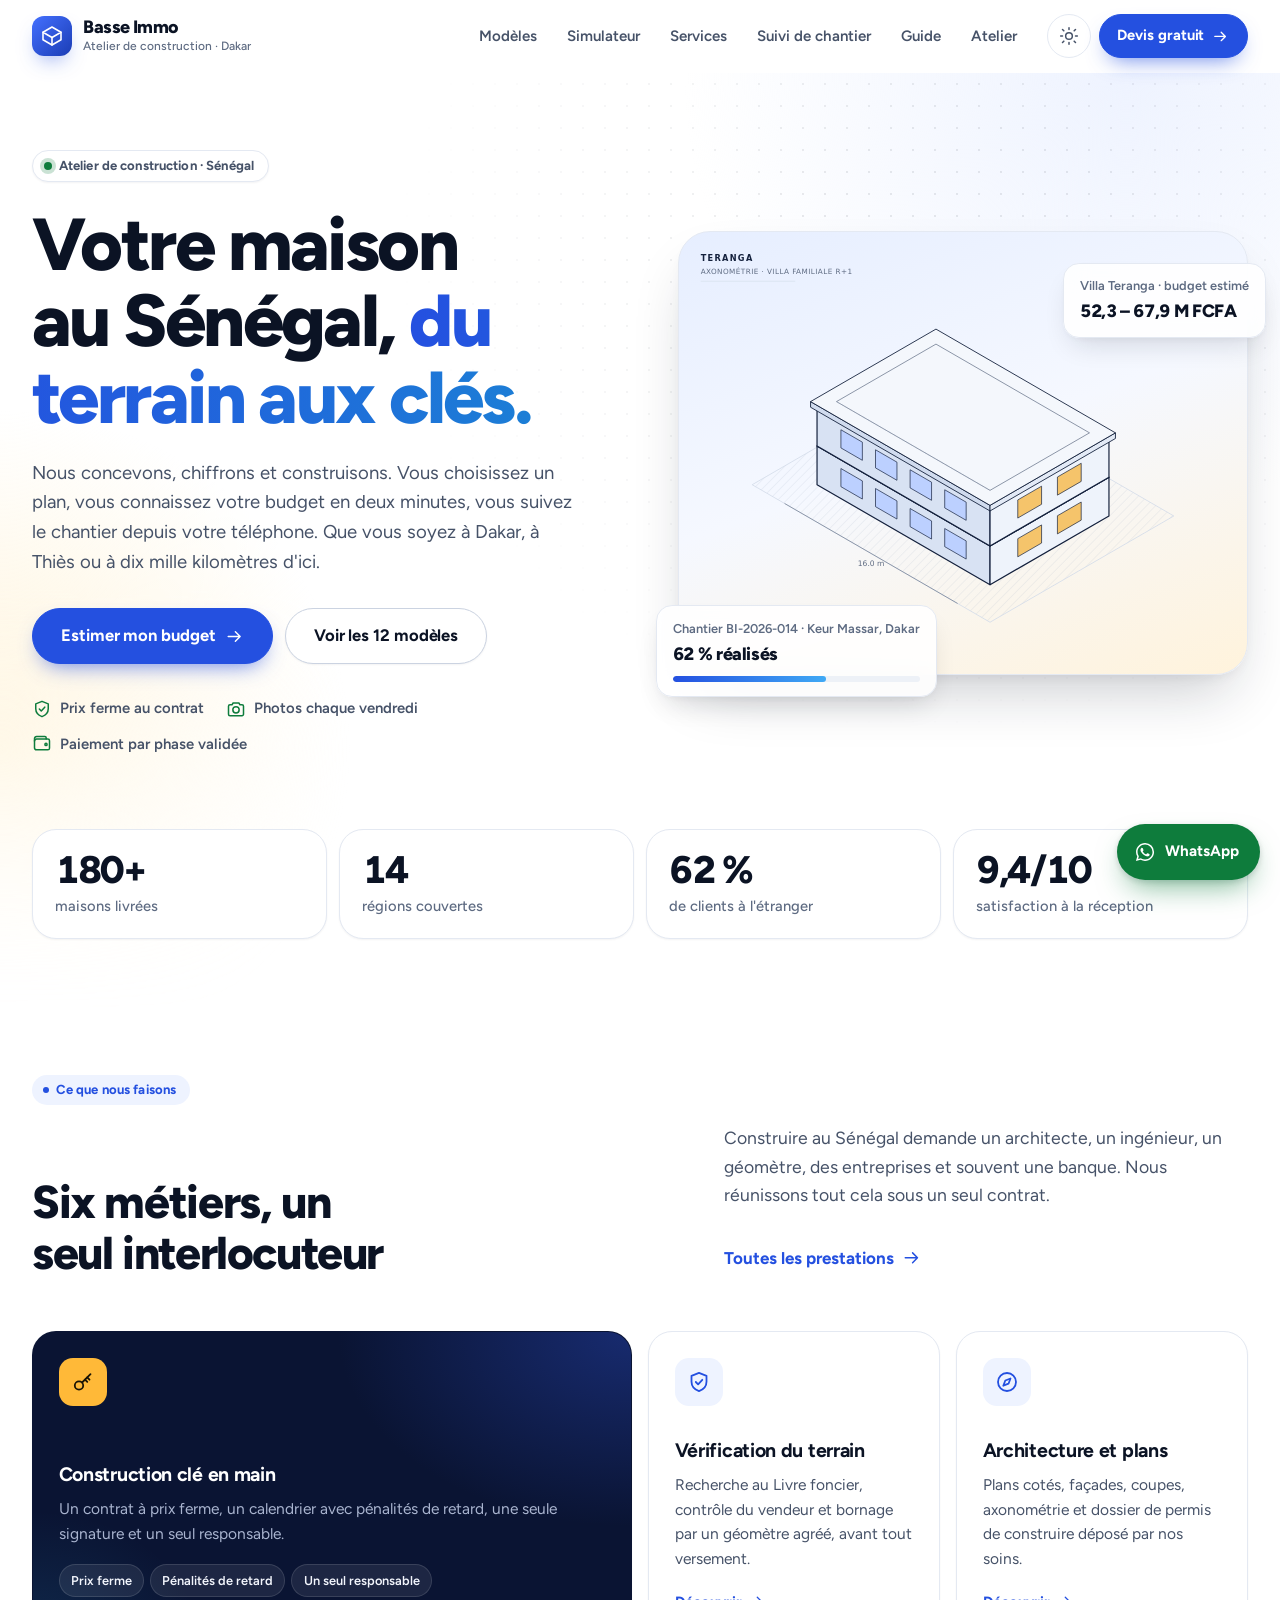
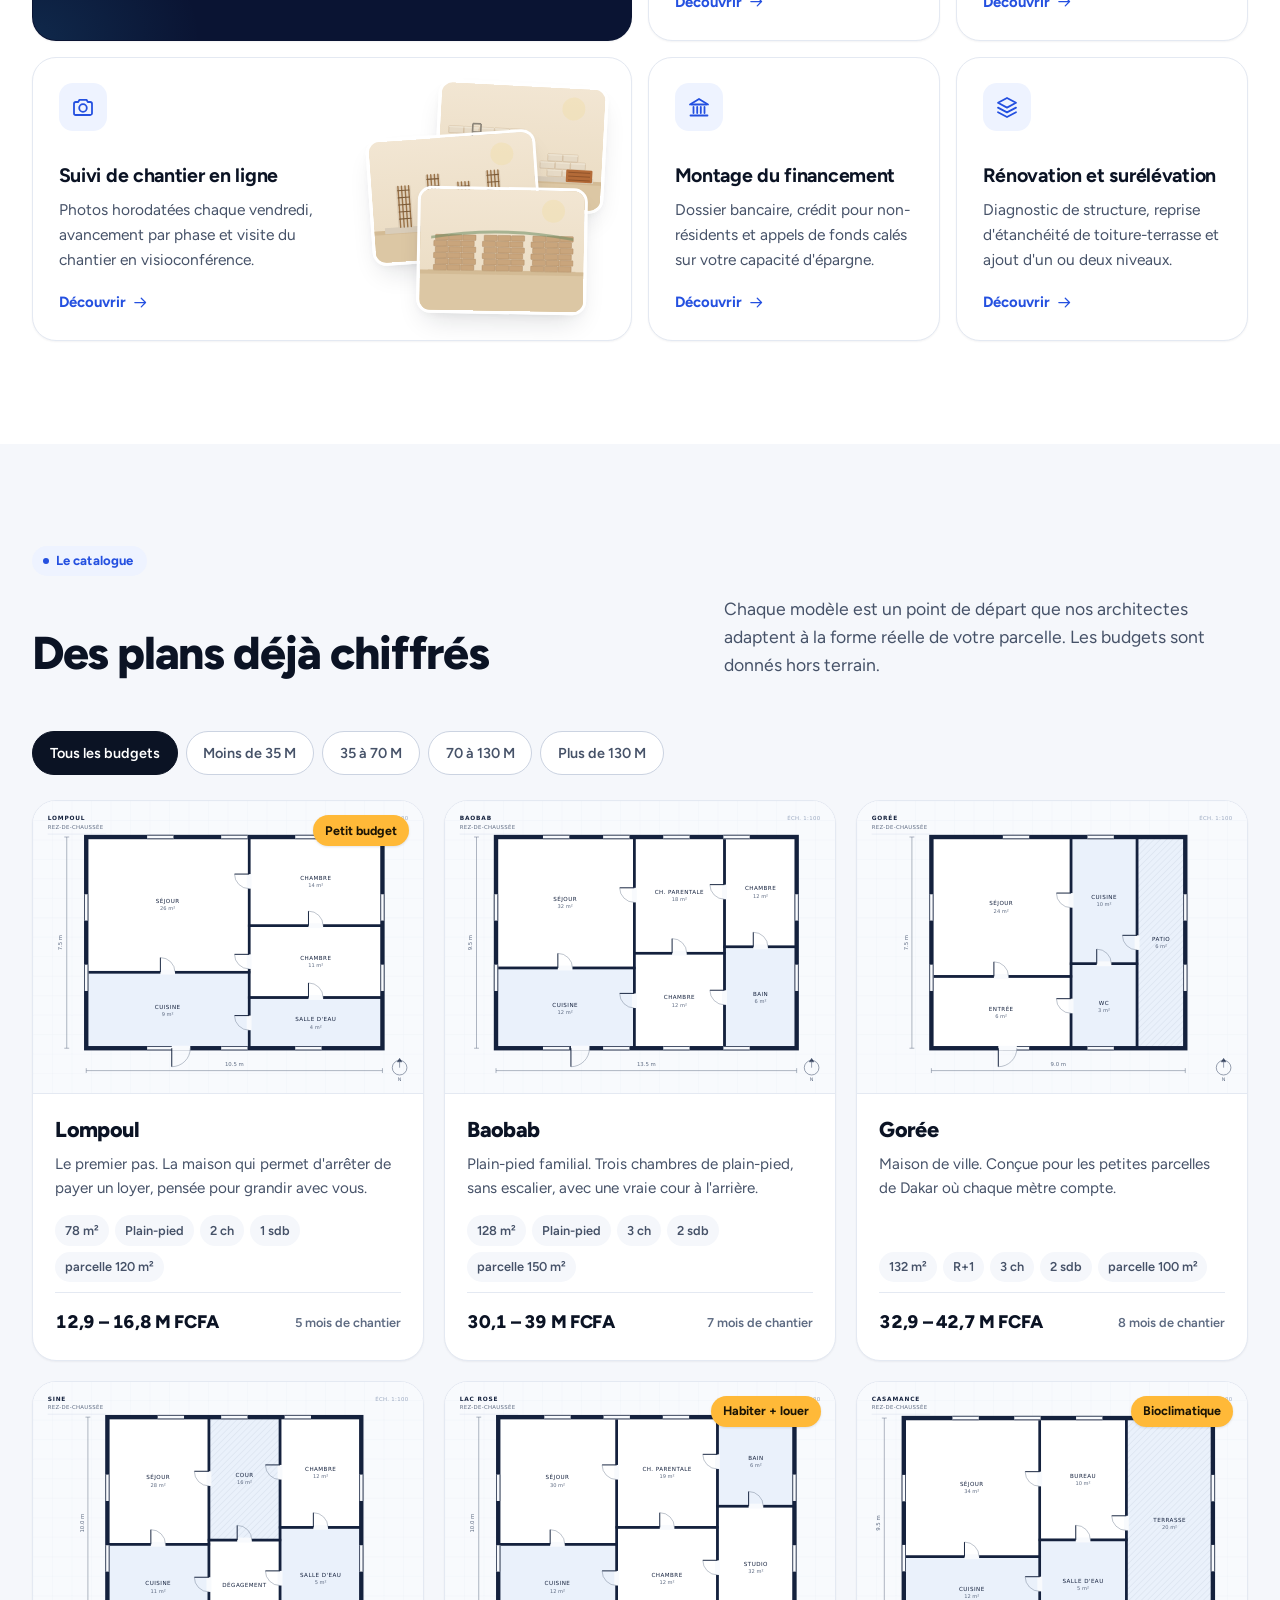
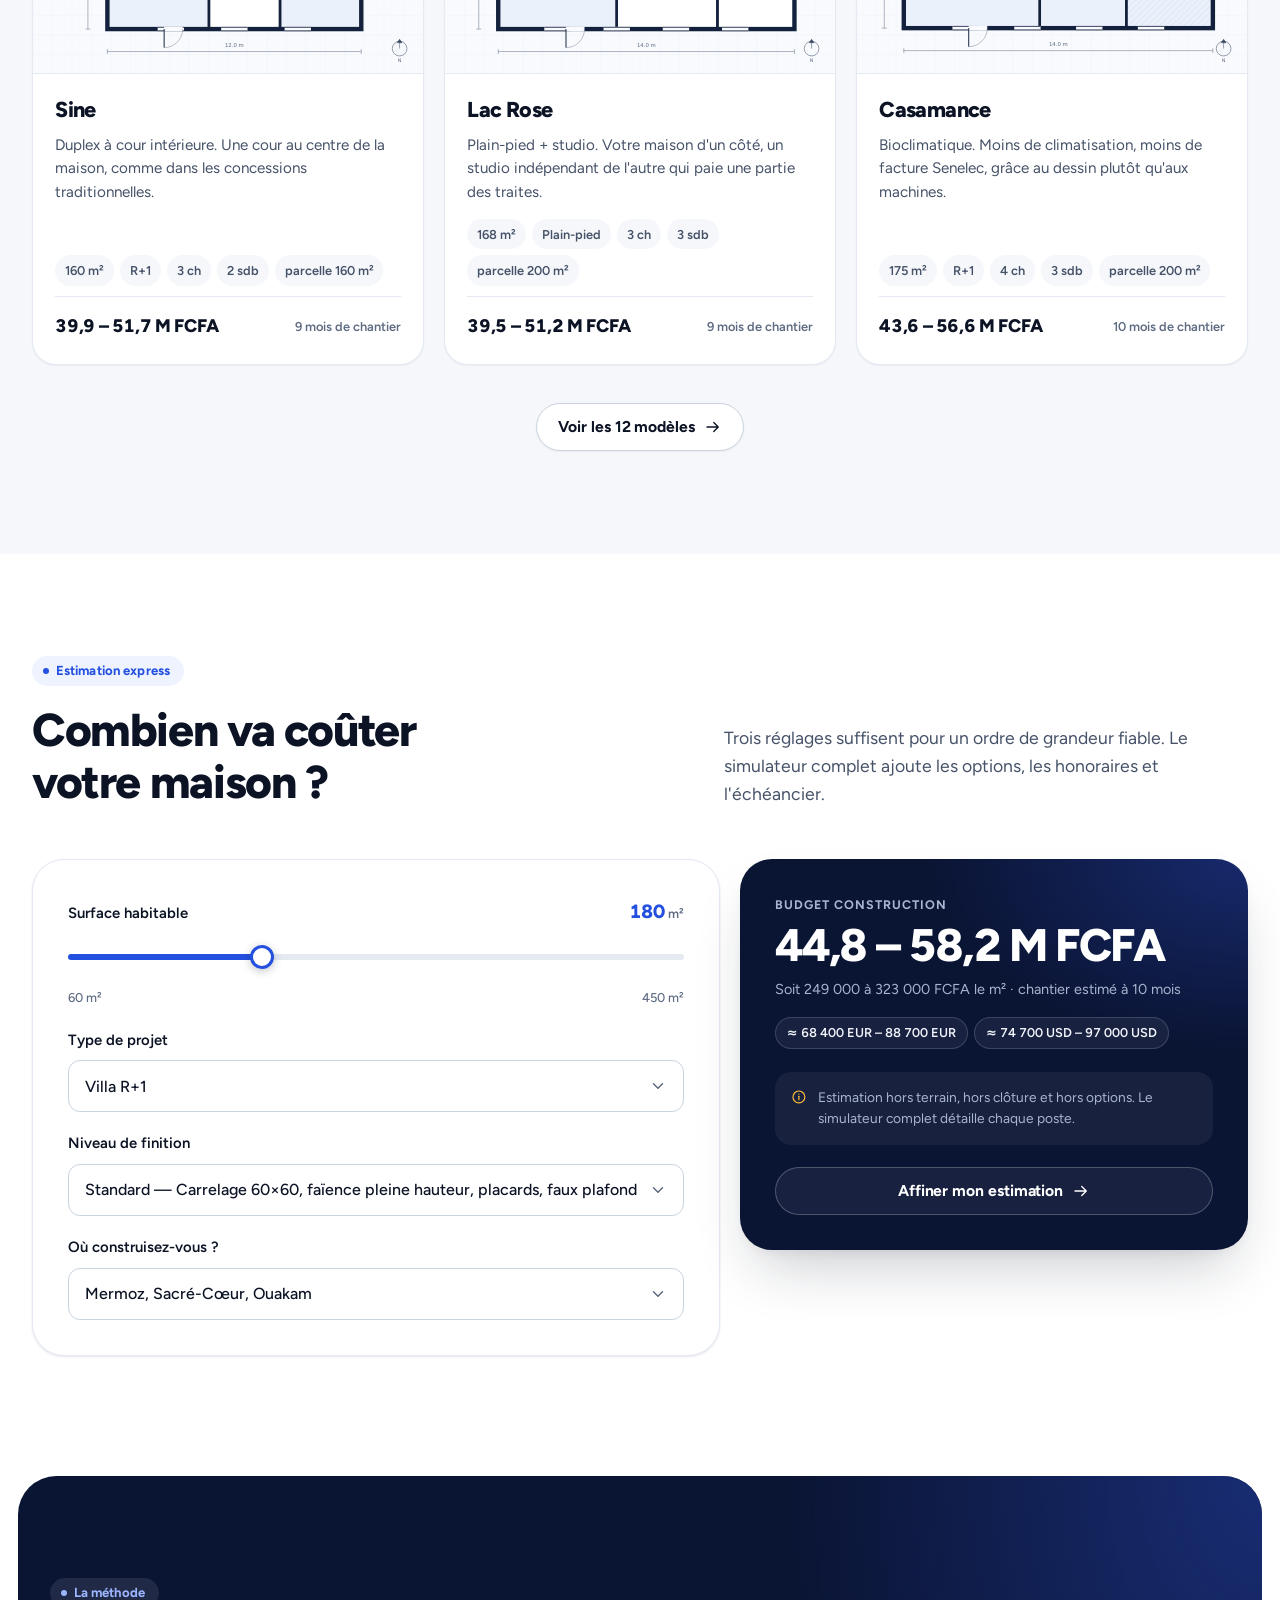
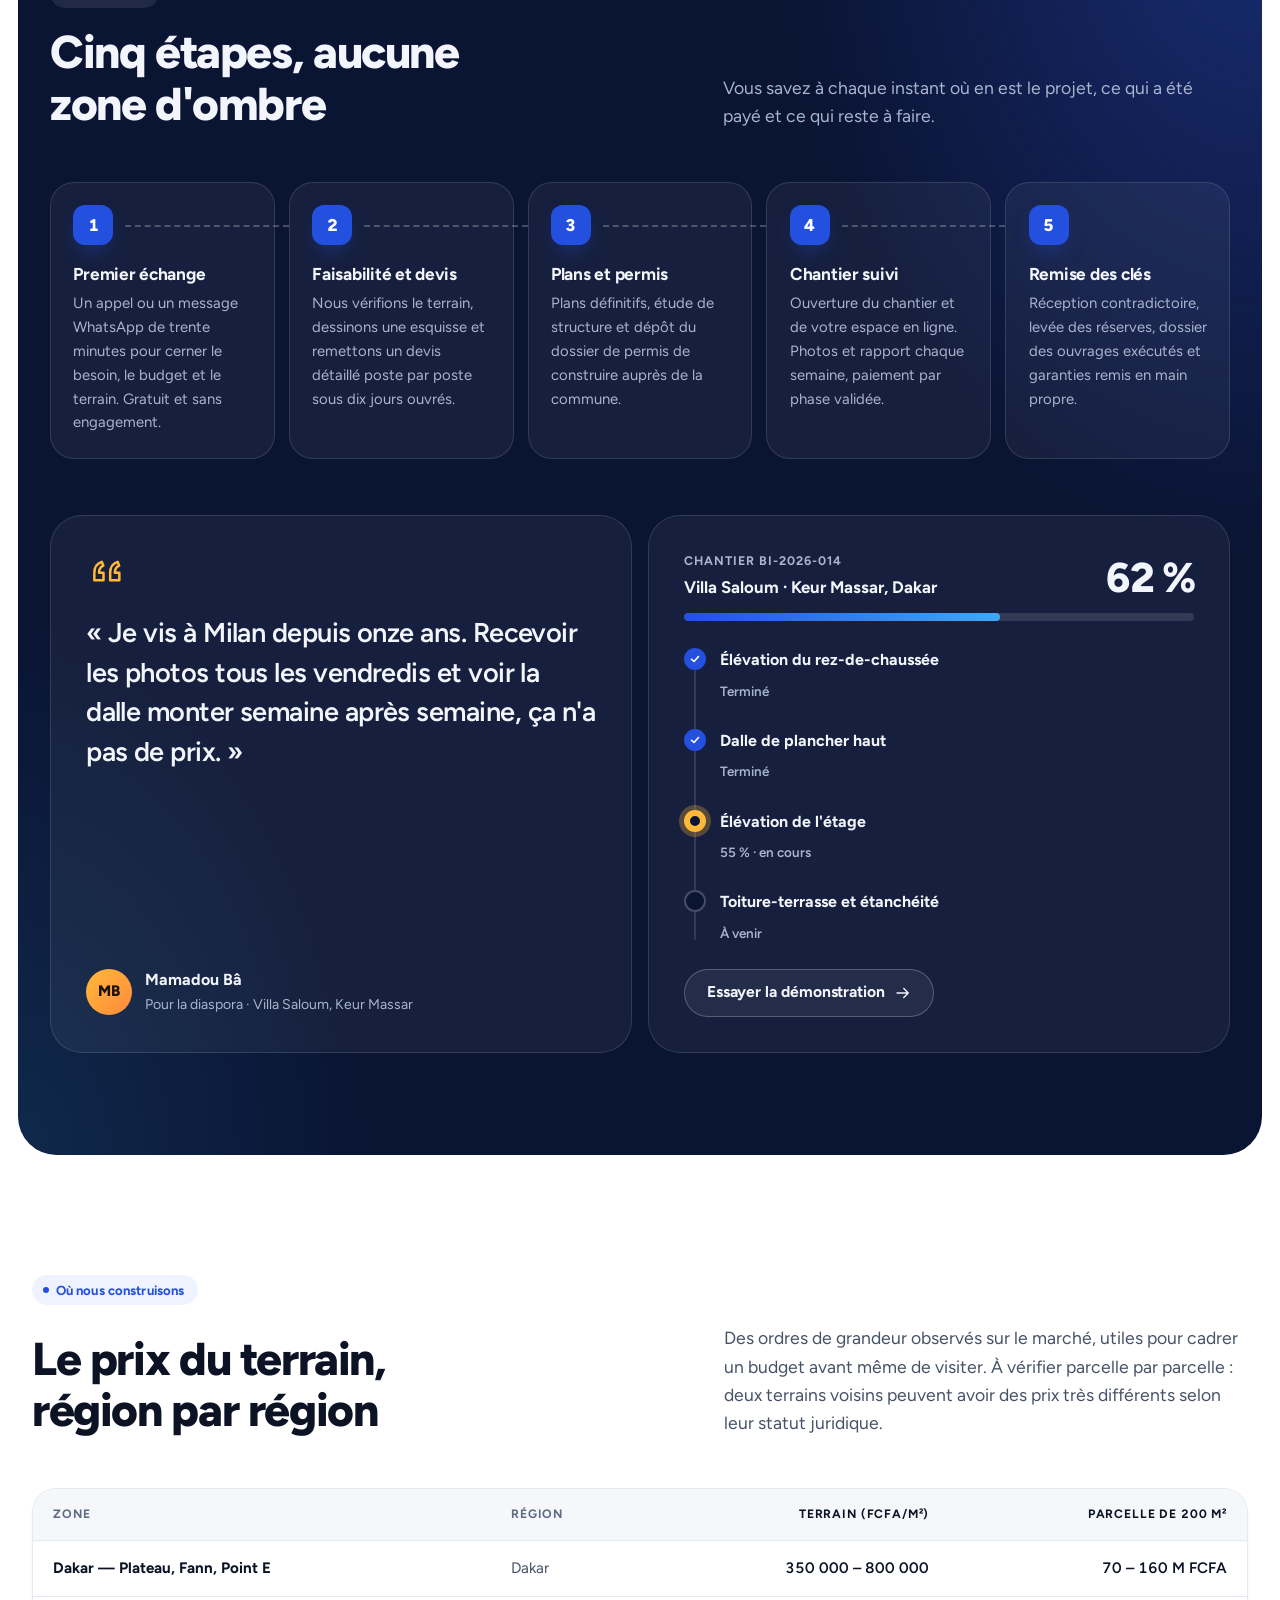
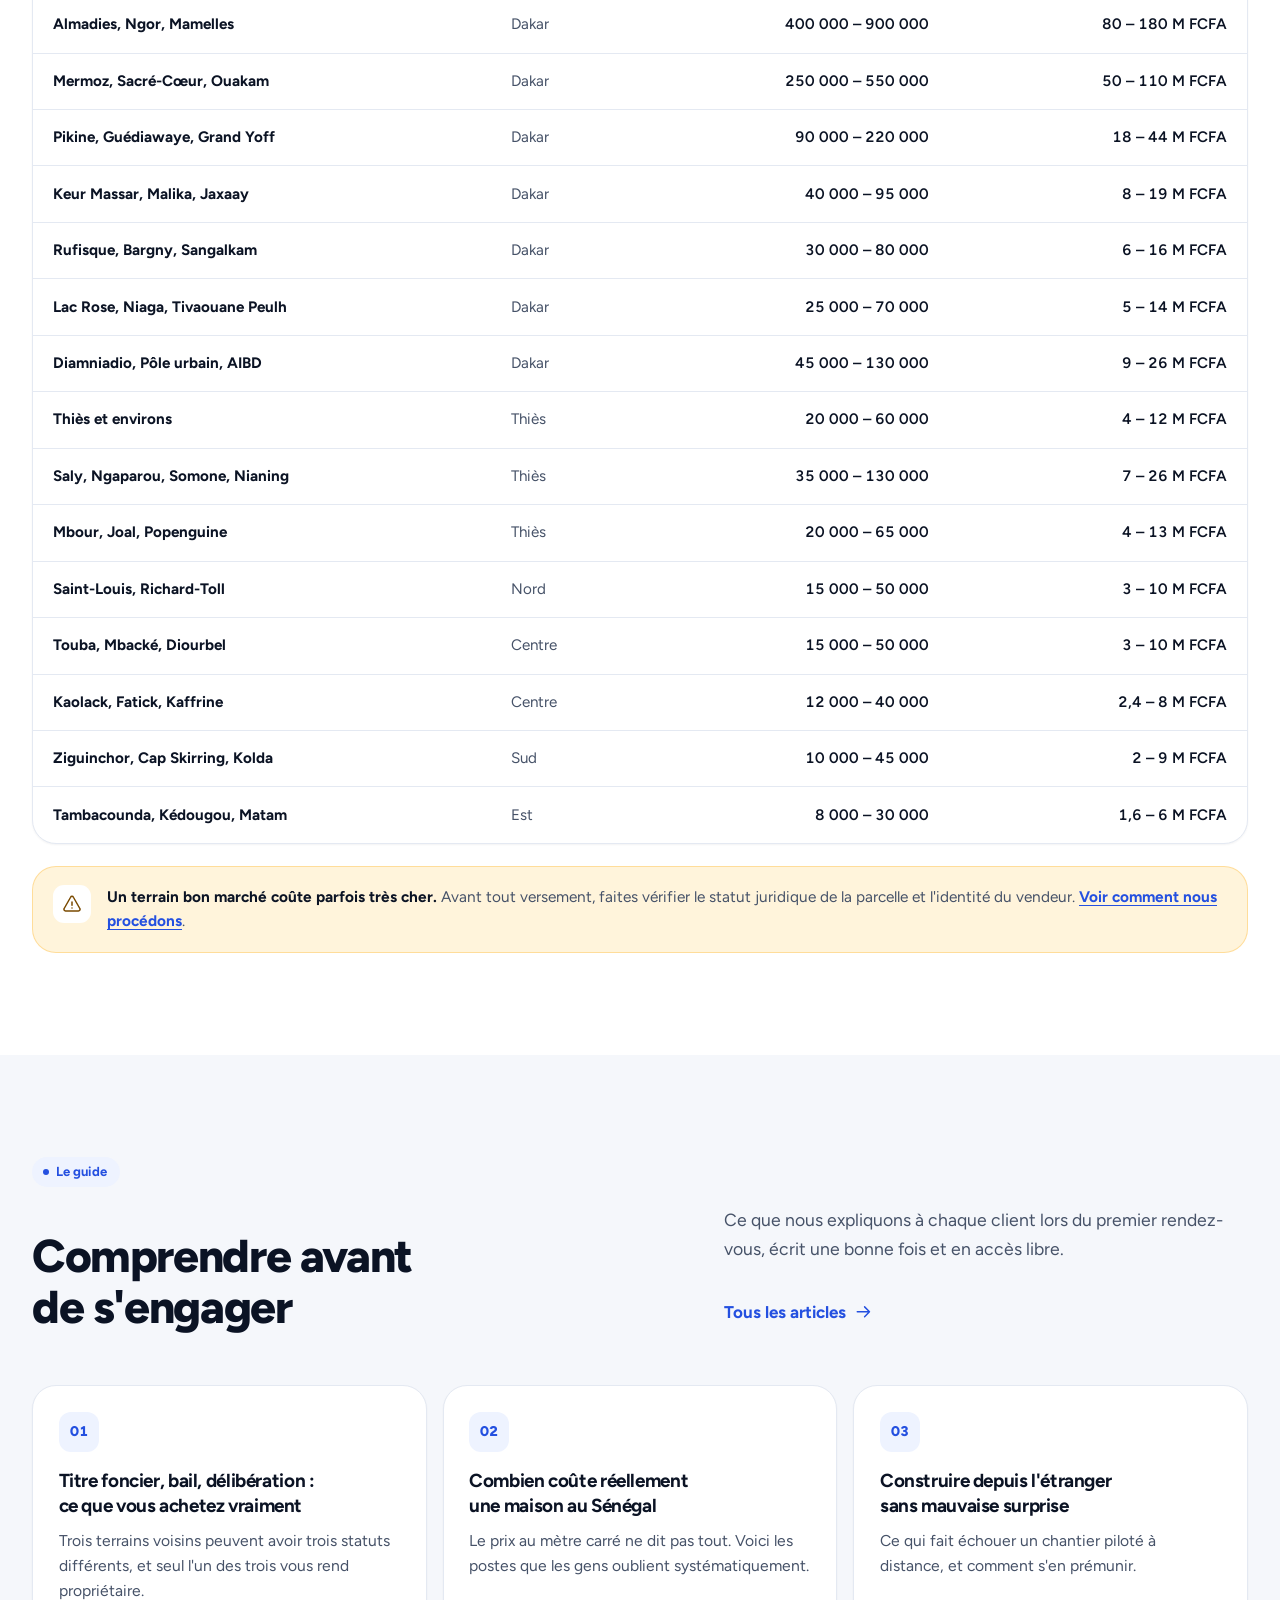
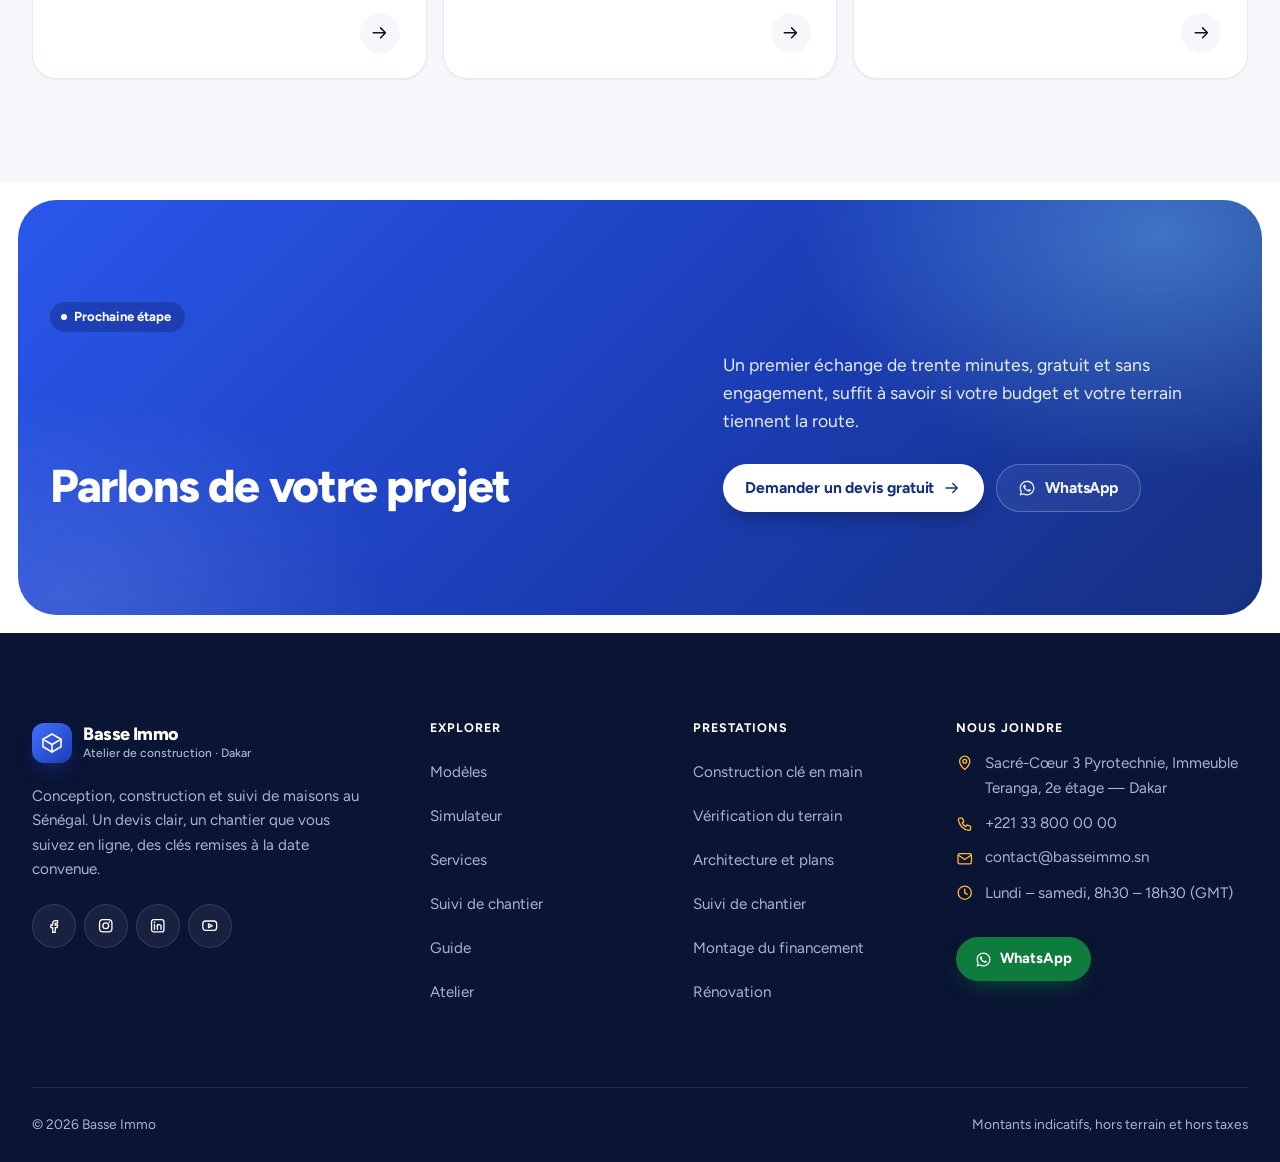
==== commit 8831f3d7: "Refondre le design du site en interface moderne et claire Nouvelle direction visuelle : cartes arron" ====
--- a/index.html
+++ b/index.html
@@ -6,8 +6,7 @@
 <title>Basse Immo — Construire votre maison au Sénégal, du terrain aux clés</title>
 <meta name="description" content="Atelier de construction à Dakar. Plans chiffrés, estimation de budget en FCFA, vérification du terrain et suivi de chantier en ligne. Partout au Sénégal, pour les familles sur place comme pour la diaspora.">
 <link rel="canonical" href="https://basseimmo.sn/">
-<meta name="theme-color" content="#FAF8F4" media="(prefers-color-scheme: light)">
-<meta name="theme-color" content="#141210" media="(prefers-color-scheme: dark)">
+<meta name="theme-color" content="#FFFFFF">
 <meta property="og:type" content="website">
 <meta property="og:site_name" content="Basse Immo">
 <meta property="og:locale" content="fr_SN">
@@ -19,7 +18,7 @@
 <link rel="icon" href="assets/img/favicon.svg" type="image/svg+xml">
 <link rel="preconnect" href="https://fonts.googleapis.com">
 <link rel="preconnect" href="https://fonts.gstatic.com" crossorigin>
-<link rel="stylesheet" href="https://fonts.googleapis.com/css2?family=Inter+Tight:wght@400;500;600;700&family=IBM+Plex+Mono:wght@400;500&display=swap">
+<link rel="stylesheet" href="https://fonts.googleapis.com/css2?family=Figtree:wght@400..800&display=swap">
 <link rel="stylesheet" href="assets/css/style.css">
 <script>
 /* Applique le thème enregistré avant le premier rendu, pour éviter un flash clair. */
@@ -81,23 +80,30 @@
 <!-- ====================== HÉROS ====================== -->
 <section class="hero">
   <div class="container">
-    <p class="label label--accent" style="margin-bottom:1.6rem">Atelier de construction · Sénégal</p>
-    <h1>Votre maison au Sénégal,<br><em>du terrain aux clés.</em></h1>
-
-    <div class="hero__body">
-      <div>
+    <div class="hero__grid">
+      <div>
+        <p class="pill"><span class="pill__dot" aria-hidden="true"></span> Atelier de construction · Sénégal</p>
+        <h1>Votre maison au Sénégal, <span class="hl">du terrain aux clés.</span></h1>
         <p class="hero__lead">Nous concevons, chiffrons et construisons. Vous choisissez un plan, vous connaissez votre budget en deux minutes, vous suivez le chantier depuis votre téléphone. Que vous soyez à Dakar, à Thiès ou à dix mille kilomètres d'ici.</p>
-        <div class="row" style="margin-top:2rem">
+        <div class="row hero__ctas">
           <a class="btn btn--lg" href="simulateur.html">Estimer mon budget <svg class="ico" aria-hidden="true"><use href="#i-arrow-right"></use></svg></a>
           <a class="btn btn--line btn--lg" href="modeles.html">Voir les 12 modèles</a>
         </div>
-      </div>
-      <figure class="hero__art" style="margin:0" data-reveal>
-        <img src="assets/img/axo/teranga.svg" width="900" height="700" alt="Axonométrie de la villa Teranga, maison familiale R+1 avec toit-terrasse">
-      </figure>
-    </div>
-
-    <div class="stats" style="margin-top:clamp(3rem,6vw,5rem)">
+        <ul class="hero__proof">
+          <li><svg class="ico" aria-hidden="true"><use href="#i-shield-check"></use></svg> Prix ferme au contrat</li>
+          <li><svg class="ico" aria-hidden="true"><use href="#i-camera"></use></svg> Photos chaque vendredi</li>
+          <li><svg class="ico" aria-hidden="true"><use href="#i-wallet"></use></svg> Paiement par phase validée</li>
+        </ul>
+      </div>
+
+      <div class="hero__visual" id="hero-visuel">
+        <figure class="hero__art">
+          <img src="assets/img/axo/teranga.svg" width="900" height="700" fetchpriority="high" alt="Axonométrie de la villa Teranga, maison familiale R+1 avec toit-terrasse">
+        </figure>
+      </div>
+    </div>
+
+    <div class="stats">
       <div class="stat"><b>180+</b><span>maisons livrées</span></div>
       <div class="stat"><b>14</b><span>régions couvertes</span></div>
       <div class="stat"><b>62 %</b><span>de clients à l'étranger</span></div>
@@ -106,179 +112,167 @@
   </div>
 </section>
 
-<!-- ====================== 01 · MÉTIERS ====================== -->
-<section class="section">
-  <div class="container">
-  <div class="shead shead--split">
-    <div class="shead__top">
-      <span class="idx">01</span>
-      <span class="label">Ce que nous faisons</span>
-    </div>
-    <div><h2>Six métiers, un seul interlocuteur</h2></div>
-    <div>
-      <p class="shead__lead">Construire au Sénégal demande un architecte, un ingénieur, un géomètre, des entreprises et souvent une banque. Nous réunissons tout cela sous un seul contrat.</p>
-      <div class="row" style="margin-top:1.6rem"><a class="alink" href="services.html">Toutes les prestations <svg class="ico" aria-hidden="true"><use href="#i-arrow-right"></use></svg></a></div>
-    </div>
-  </div>
-    <div class="entries">
-      <a class="entry" href="services.html#cle-en-main" data-reveal>
-        <span class="entry__idx">01</span>
-        <h3 class="entry__title">Construction clé en main</h3>
-        <p class="entry__desc">Un contrat à prix ferme, un calendrier avec pénalités de retard, une seule signature et un seul responsable.</p>
-        <span class="entry__go"><svg class="ico" aria-hidden="true"><use href="#i-arrow-right"></use></svg></span>
-      </a>
-      <a class="entry" href="services.html#foncier" data-reveal>
-        <span class="entry__idx">02</span>
-        <h3 class="entry__title">Vérification du terrain</h3>
-        <p class="entry__desc">Recherche au Livre foncier, contrôle du vendeur et bornage par un géomètre agréé, avant tout versement.</p>
-        <span class="entry__go"><svg class="ico" aria-hidden="true"><use href="#i-arrow-right"></use></svg></span>
-      </a>
-      <a class="entry" href="services.html#plans" data-reveal>
-        <span class="entry__idx">03</span>
-        <h3 class="entry__title">Architecture et plans</h3>
-        <p class="entry__desc">Plans cotés, façades, coupes, axonométrie et dossier de permis de construire déposé par nos soins.</p>
-        <span class="entry__go"><svg class="ico" aria-hidden="true"><use href="#i-arrow-right"></use></svg></span>
-      </a>
-      <a class="entry" href="services.html#suivi" data-reveal>
-        <span class="entry__idx">04</span>
-        <h3 class="entry__title">Suivi de chantier en ligne</h3>
-        <p class="entry__desc">Photos horodatées chaque vendredi, avancement par phase et visite du chantier en visioconférence.</p>
-        <span class="entry__go"><svg class="ico" aria-hidden="true"><use href="#i-arrow-right"></use></svg></span>
-      </a>
-      <a class="entry" href="services.html#financement" data-reveal>
-        <span class="entry__idx">05</span>
-        <h3 class="entry__title">Montage du financement</h3>
-        <p class="entry__desc">Dossier bancaire, crédit pour non-résidents et appels de fonds calés sur votre capacité d'épargne.</p>
-        <span class="entry__go"><svg class="ico" aria-hidden="true"><use href="#i-arrow-right"></use></svg></span>
-      </a>
-      <a class="entry" href="services.html#renovation" data-reveal>
-        <span class="entry__idx">06</span>
-        <h3 class="entry__title">Rénovation et surélévation</h3>
-        <p class="entry__desc">Diagnostic de structure, reprise d'étanchéité de toiture-terrasse et ajout d'un ou deux niveaux.</p>
-        <span class="entry__go"><svg class="ico" aria-hidden="true"><use href="#i-arrow-right"></use></svg></span>
-      </a>
-    </div>
-  </div>
-</section>
-
-<!-- ====================== 02 · MODÈLES ====================== -->
-<section class="section section--paper2">
-  <div class="container">
-  <div class="shead shead--split">
-    <div class="shead__top">
-      <span class="idx">02</span>
-      <span class="label">Le catalogue</span>
-    </div>
-    <div><h2>Des plans déjà chiffrés</h2></div>
-    <div>
-      <p class="shead__lead">Chaque modèle est un point de départ que nos architectes adaptent à la forme réelle de votre parcelle. Les budgets sont donnés hors terrain.</p>
-    </div>
-  </div>
+<!-- ====================== MÉTIERS ====================== -->
+<section class="section" id="metiers">
+  <div class="container">
+    <div class="shead shead--split">
+      <div class="shead__top"><span class="label">Ce que nous faisons</span></div>
+      <div><h2>Six métiers, un seul interlocuteur</h2></div>
+      <div>
+        <p class="shead__lead">Construire au Sénégal demande un architecte, un ingénieur, un géomètre, des entreprises et souvent une banque. Nous réunissons tout cela sous un seul contrat.</p>
+        <a class="alink" href="services.html" style="margin-top:.6rem">Toutes les prestations <svg class="ico" aria-hidden="true"><use href="#i-arrow-right"></use></svg></a>
+      </div>
+    </div>
+
+    <div class="bento">
+      <a class="bento__card bento__card--wide bento__card--feature" href="services.html#cle-en-main" data-reveal>
+        <span class="bento__icon"><svg class="ico" aria-hidden="true"><use href="#i-key"></use></svg></span>
+        <h3>Construction clé en main</h3>
+        <p>Un contrat à prix ferme, un calendrier avec pénalités de retard, une seule signature et un seul responsable.</p>
+        <ul class="bento__tags"><li>Prix ferme</li><li>Pénalités de retard</li><li>Un seul responsable</li></ul>
+      </a>
+      <a class="bento__card" href="services.html#foncier" data-reveal>
+        <span class="bento__icon"><svg class="ico" aria-hidden="true"><use href="#i-shield-check"></use></svg></span>
+        <h3>Vérification du terrain</h3>
+        <p>Recherche au Livre foncier, contrôle du vendeur et bornage par un géomètre agréé, avant tout versement.</p>
+        <span class="bento__more">Découvrir <svg class="ico" aria-hidden="true"><use href="#i-arrow-right"></use></svg></span>
+      </a>
+      <a class="bento__card" href="services.html#plans" data-reveal>
+        <span class="bento__icon"><svg class="ico" aria-hidden="true"><use href="#i-compass"></use></svg></span>
+        <h3>Architecture et plans</h3>
+        <p>Plans cotés, façades, coupes, axonométrie et dossier de permis de construire déposé par nos soins.</p>
+        <span class="bento__more">Découvrir <svg class="ico" aria-hidden="true"><use href="#i-arrow-right"></use></svg></span>
+      </a>
+      <a class="bento__card bento__card--wide bento__card--media" href="services.html#suivi" data-reveal>
+        <div>
+          <span class="bento__icon"><svg class="ico" aria-hidden="true"><use href="#i-camera"></use></svg></span>
+          <h3>Suivi de chantier en ligne</h3>
+          <p>Photos horodatées chaque vendredi, avancement par phase et visite du chantier en visioconférence.</p>
+          <span class="bento__more">Découvrir <svg class="ico" aria-hidden="true"><use href="#i-arrow-right"></use></svg></span>
+        </div>
+        <div class="bento__shots" aria-hidden="true">
+          <img src="assets/img/chantier/chantier-3.svg" width="600" height="450" loading="lazy" alt="">
+          <img src="assets/img/chantier/chantier-2.svg" width="600" height="450" loading="lazy" alt="">
+          <img src="assets/img/chantier/chantier-5.svg" width="600" height="450" loading="lazy" alt="">
+        </div>
+      </a>
+      <a class="bento__card" href="services.html#financement" data-reveal>
+        <span class="bento__icon"><svg class="ico" aria-hidden="true"><use href="#i-bank"></use></svg></span>
+        <h3>Montage du financement</h3>
+        <p>Dossier bancaire, crédit pour non-résidents et appels de fonds calés sur votre capacité d'épargne.</p>
+        <span class="bento__more">Découvrir <svg class="ico" aria-hidden="true"><use href="#i-arrow-right"></use></svg></span>
+      </a>
+      <a class="bento__card" href="services.html#renovation" data-reveal>
+        <span class="bento__icon"><svg class="ico" aria-hidden="true"><use href="#i-layers"></use></svg></span>
+        <h3>Rénovation et surélévation</h3>
+        <p>Diagnostic de structure, reprise d'étanchéité de toiture-terrasse et ajout d'un ou deux niveaux.</p>
+        <span class="bento__more">Découvrir <svg class="ico" aria-hidden="true"><use href="#i-arrow-right"></use></svg></span>
+      </a>
+    </div>
+  </div>
+</section>
+
+<!-- ====================== CATALOGUE ====================== -->
+<section class="section section--paper2" id="catalogue">
+  <div class="container">
+    <div class="shead shead--split">
+      <div class="shead__top"><span class="label">Le catalogue</span></div>
+      <div><h2>Des plans déjà chiffrés</h2></div>
+      <div>
+        <p class="shead__lead">Chaque modèle est un point de départ que nos architectes adaptent à la forme réelle de votre parcelle. Les budgets sont donnés hors terrain.</p>
+      </div>
+    </div>
     <div class="chips" id="home-filtres" style="margin-bottom:1.6rem" role="group" aria-label="Filtrer par budget"></div>
     <div class="plans" id="home-modeles"></div>
 
-    <div class="row" style="margin-top:2.4rem">
+    <div class="row" style="margin-top:2.4rem;justify-content:center">
       <a class="btn btn--line" href="modeles.html">Voir les 12 modèles <svg class="ico" aria-hidden="true"><use href="#i-arrow-right"></use></svg></a>
     </div>
   </div>
 </section>
 
-<!-- ====================== 03 · ESTIMATION ====================== -->
-<section class="section plate plate--sand" id="estimation">
-  <div class="container">
-  <div class="shead shead--split">
-    <div class="shead__top">
-      <span class="idx">03</span>
-      <span class="label">Estimation express</span>
-    </div>
-    <div><h2>Combien va coûter votre maison ?</h2></div>
-    <div>
-      <p class="shead__lead">Trois réglages suffisent pour un ordre de grandeur fiable. Le simulateur complet ajoute les options, les honoraires et l'échéancier.</p>
-    </div>
-  </div>
-    <div id="mini-sim" class="sim" style="border:0;background:transparent;gap:clamp(1.5rem,3vw,3rem)">
+<!-- ====================== ESTIMATION ====================== -->
+<section class="section" id="estimation">
+  <div class="container">
+    <div class="shead shead--split">
+      <div class="shead__top"><span class="label">Estimation express</span></div>
+      <div><h2>Combien va coûter votre maison&nbsp;?</h2></div>
+      <div>
+        <p class="shead__lead">Trois réglages suffisent pour un ordre de grandeur fiable. Le simulateur complet ajoute les options, les honoraires et l'échéancier.</p>
+      </div>
+    </div>
+    <div id="mini-sim" class="sim">
       <noscript><p>Le simulateur nécessite JavaScript. Écrivez-nous sur WhatsApp pour une estimation.</p></noscript>
     </div>
   </div>
 </section>
 
-<!-- ====================== 04 · MÉTHODE ====================== -->
-<section class="section plate">
-  <div class="container">
-  <div class="shead shead--split">
-    <div class="shead__top">
-      <span class="idx">04</span>
-      <span class="label">La méthode</span>
-    </div>
-    <div><h2>Cinq étapes, aucune zone d'ombre</h2></div>
-    <div>
-      <p class="shead__lead">Vous savez à chaque instant où en est le projet, ce qui a été payé et ce qui reste à faire.</p>
-    </div>
-  </div>
-    <div class="entries">
-      <div class="entry" data-reveal>
-        <span class="entry__idx">01</span>
-        <h3 class="entry__title">Premier échange</h3>
-        <p class="entry__desc">Un appel ou un message WhatsApp de trente minutes pour cerner le besoin, le budget et le terrain. Gratuit et sans engagement.</p>
-        <span></span>
-      </div>
-      <div class="entry" data-reveal>
-        <span class="entry__idx">02</span>
-        <h3 class="entry__title">Faisabilité et devis</h3>
-        <p class="entry__desc">Nous vérifions le terrain, dessinons une esquisse et remettons un devis détaillé poste par poste sous dix jours ouvrés.</p>
-        <span></span>
-      </div>
-      <div class="entry" data-reveal>
-        <span class="entry__idx">03</span>
-        <h3 class="entry__title">Plans et permis</h3>
-        <p class="entry__desc">Plans définitifs, étude de structure et dépôt du dossier de permis de construire auprès de la commune.</p>
-        <span></span>
-      </div>
-      <div class="entry" data-reveal>
-        <span class="entry__idx">04</span>
-        <h3 class="entry__title">Chantier suivi</h3>
-        <p class="entry__desc">Ouverture du chantier et de votre espace en ligne. Photos et rapport chaque semaine, paiement par phase validée.</p>
-        <span></span>
-      </div>
-      <div class="entry" data-reveal>
-        <span class="entry__idx">05</span>
-        <h3 class="entry__title">Remise des clés</h3>
-        <p class="entry__desc">Réception contradictoire, levée des réserves, dossier des ouvrages exécutés et garanties remis en main propre.</p>
-        <span></span>
-      </div>
-    </div>
-
-    <div class="grid12" style="margin-top:clamp(3rem,5vw,4.5rem)">
-      <div class="c5">
-        <p class="label" style="margin-bottom:1.2rem">Pour la diaspora</p>
-        <blockquote style="margin:0;font-size:clamp(1.15rem,2vw,1.5rem);line-height:1.35;letter-spacing:-.025em;font-weight:500;color:var(--on-umber)">
-          « Je vis à Milan depuis onze ans. Recevoir les photos tous les vendredis et voir la dalle monter semaine après semaine, ça n'a pas de prix. »
-        </blockquote>
-        <p class="label" style="margin-top:1.4rem">Mamadou Bâ · Villa Saloum, Keur Massar</p>
-        <div class="row" style="margin-top:2rem">
-          <a class="btn btn--line" href="suivi.html">Essayer la démonstration <svg class="ico" aria-hidden="true"><use href="#i-arrow-right"></use></svg></a>
-        </div>
-      </div>
-      <div class="c6 start7">
+<!-- ====================== MÉTHODE ====================== -->
+<section class="section plate" id="methode">
+  <div class="container">
+    <div class="shead shead--split">
+      <div class="shead__top"><span class="label">La méthode</span></div>
+      <div><h2>Cinq étapes, aucune zone d'ombre</h2></div>
+      <div>
+        <p class="shead__lead">Vous savez à chaque instant où en est le projet, ce qui a été payé et ce qui reste à faire.</p>
+      </div>
+    </div>
+
+    <ol class="steps">
+      <li class="step" data-reveal>
+        <span class="step__num" aria-hidden="true">1</span>
+        <h3>Premier échange</h3>
+        <p>Un appel ou un message WhatsApp de trente minutes pour cerner le besoin, le budget et le terrain. Gratuit et sans engagement.</p>
+      </li>
+      <li class="step" data-reveal>
+        <span class="step__num" aria-hidden="true">2</span>
+        <h3>Faisabilité et devis</h3>
+        <p>Nous vérifions le terrain, dessinons une esquisse et remettons un devis détaillé poste par poste sous dix jours ouvrés.</p>
+      </li>
+      <li class="step" data-reveal>
+        <span class="step__num" aria-hidden="true">3</span>
+        <h3>Plans et permis</h3>
+        <p>Plans définitifs, étude de structure et dépôt du dossier de permis de construire auprès de la commune.</p>
+      </li>
+      <li class="step" data-reveal>
+        <span class="step__num" aria-hidden="true">4</span>
+        <h3>Chantier suivi</h3>
+        <p>Ouverture du chantier et de votre espace en ligne. Photos et rapport chaque semaine, paiement par phase validée.</p>
+      </li>
+      <li class="step" data-reveal>
+        <span class="step__num" aria-hidden="true">5</span>
+        <h3>Remise des clés</h3>
+        <p>Réception contradictoire, levée des réserves, dossier des ouvrages exécutés et garanties remis en main propre.</p>
+      </li>
+    </ol>
+
+    <div class="duo">
+      <figure class="testimonial" data-reveal>
+        <svg class="ico ico--quote" aria-hidden="true"><use href="#i-quote"></use></svg>
+        <blockquote><p>« Je vis à Milan depuis onze ans. Recevoir les photos tous les vendredis et voir la dalle monter semaine après semaine, ça n'a pas de prix. »</p></blockquote>
+        <figcaption class="testimonial__who">
+          <span class="avatar" aria-hidden="true">MB</span>
+          <span><b>Mamadou Bâ</b><span>Pour la diaspora · Villa Saloum, Keur Massar</span></span>
+        </figcaption>
+      </figure>
+      <div class="widget" data-reveal>
         <div id="apercu-suivi"></div>
-      </div>
-    </div>
-  </div>
-</section>
-
-<!-- ====================== 05 · TERRAIN ====================== -->
-<section class="section">
-  <div class="container">
-  <div class="shead shead--split">
-    <div class="shead__top">
-      <span class="idx">05</span>
-      <span class="label">Où nous construisons</span>
-    </div>
-    <div><h2>Le prix du terrain, région par région</h2></div>
-    <div>
-      <p class="shead__lead">Des ordres de grandeur observés sur le marché, utiles pour cadrer un budget avant même de visiter. À vérifier parcelle par parcelle : deux terrains voisins peuvent avoir des prix très différents selon leur statut juridique.</p>
-    </div>
-  </div>
+        <a class="btn btn--line" href="suivi.html" style="margin-top:auto;align-self:flex-start">Essayer la démonstration <svg class="ico" aria-hidden="true"><use href="#i-arrow-right"></use></svg></a>
+      </div>
+    </div>
+  </div>
+</section>
+
+<!-- ====================== TERRAIN ====================== -->
+<section class="section" id="terrain">
+  <div class="container">
+    <div class="shead shead--split">
+      <div class="shead__top"><span class="label">Où nous construisons</span></div>
+      <div><h2>Le prix du terrain, région par région</h2></div>
+      <div>
+        <p class="shead__lead">Des ordres de grandeur observés sur le marché, utiles pour cadrer un budget avant même de visiter. À vérifier parcelle par parcelle : deux terrains voisins peuvent avoir des prix très différents selon leur statut juridique.</p>
+      </div>
+    </div>
     <div class="table-wrap" data-reveal>
       <table id="table-zones">
         <caption class="visually-hidden">Prix indicatif du terrain au mètre carré par zone</caption>
@@ -294,27 +288,24 @@
       </table>
     </div>
 
-    <div class="note" style="margin-top:2rem" data-reveal>
+    <div class="note" style="margin-top:1.4rem" data-reveal>
       <svg class="ico" aria-hidden="true"><use href="#i-alert"></use></svg>
       <p><strong>Un terrain bon marché coûte parfois très cher.</strong> Avant tout versement, faites vérifier le statut juridique de la parcelle et l'identité du vendeur. <a href="services.html#foncier">Voir comment nous procédons</a>.</p>
     </div>
   </div>
 </section>
 
-<!-- ====================== 06 · GUIDE ====================== -->
-<section class="section section--paper2">
-  <div class="container">
-  <div class="shead shead--split">
-    <div class="shead__top">
-      <span class="idx">06</span>
-      <span class="label">Le guide</span>
-    </div>
-    <div><h2>Comprendre avant de s'engager</h2></div>
-    <div>
-      <p class="shead__lead">Ce que nous expliquons à chaque client lors du premier rendez-vous, écrit une bonne fois et en accès libre.</p>
-      <div class="row" style="margin-top:1.6rem"><a class="alink" href="guide.html">Tous les articles <svg class="ico" aria-hidden="true"><use href="#i-arrow-right"></use></svg></a></div>
-    </div>
-  </div>
+<!-- ====================== GUIDE ====================== -->
+<section class="section section--paper2" id="guide">
+  <div class="container">
+    <div class="shead shead--split">
+      <div class="shead__top"><span class="label">Le guide</span></div>
+      <div><h2>Comprendre avant de s'engager</h2></div>
+      <div>
+        <p class="shead__lead">Ce que nous expliquons à chaque client lors du premier rendez-vous, écrit une bonne fois et en accès libre.</p>
+        <a class="alink" href="guide.html" style="margin-top:.6rem">Tous les articles <svg class="ico" aria-hidden="true"><use href="#i-arrow-right"></use></svg></a>
+      </div>
+    </div>
     <div class="entries">
       <a class="entry" href="article.html?id=statuts-terrain" data-reveal>
         <span class="entry__idx">01</span>
--- a/assets/css/style.css
+++ b/assets/css/style.css
@@ -1,102 +1,114 @@
 /* ==========================================================================
    Basse Immo — design system
-   Parti pris : papier blanc cassé, typographie grotesque serrée, monospace
-   technique pour les libellés, filets d'un pixel plutôt que des ombres.
+   Parti pris : interface claire et moderne. Cartes arrondies, ombres douces,
+   bleu océan pour l'action, jaune soleil pour les repères, en-tête vitré.
+   Une seule famille, Figtree, avec des chiffres tabulaires.
+   Le site est clair par défaut ; le thème sombre ne s'applique que si le
+   visiteur le choisit avec le bouton de l'en-tête (data-theme="dark").
    ========================================================================== */
 
 /* --------------------------------------------------------------------------
    1. Jetons
    -------------------------------------------------------------------------- */
 :root {
-  /* Papier et encre */
-  --paper:        #FAF8F4;
-  --paper-2:      #F2EEE6;
-  --paper-3:      #EAE5DA;
-  --ink:          #16130F;
-  --ink-soft:     #5C5449;
-  --ink-mute:     #6F6252;
-  --hair:         #E2DCD1;
-  --hair-strong:  #C9C0B0;
-
-  /* Matières */
-  --clay:         #A8501E;
-  --clay-deep:    #8A4118;
-  --clay-pale:    #F6EBE2;
-  --clay-on-dark: #D98A52;
-  --sand:         #E6DCC9;
-  --umber:        #211A13;
-  --umber-2:      #2E251B;
-
-  /* Rôles */
-  --bg:           var(--paper);
-  --surface:      var(--paper);
-  --accent:       var(--clay);
-  --accent-ink:   #FFFFFF;
-  --on-umber:     #EFE9DE;
-  --on-umber-mute:#A79B89;
-  --focus:        var(--clay);
+  /* Neutres */
+  --bg:            #FFFFFF;
+  --bg-soft:       #F5F7FB;
+  --bg-muted:      #EDF1F7;
+  --surface:       #FFFFFF;
+  --surface-2:     #F8FAFD;
+  --ink:           #0B1324;
+  --ink-soft:      #465268;
+  --ink-mute:      #5E6B82;
+  --line:          #E4E9F2;
+  --line-strong:   #CBD3E1;
+
+  /* Marque */
+  --brand:         #2450E0;
+  --brand-strong:  #1B3DB5;
+  --brand-text:    #2450E0;
+  --brand-soft:    #EEF3FF;
+  --brand-soft-2:  #DCE6FF;
+  --on-brand:      #FFFFFF;
+  --sun:           #FFB938;
+  --sun-soft:      #FFF4DB;
+  --sun-ink:       #7A4A00;
+  --ok:            #0E7C3C;
+  --ok-soft:       #E7F6EE;
+  --danger:        #C8261B;
+  --wa:            #0E7C3C;
+  --wa-strong:     #0A6531;
+
+  /* Bandeaux sombres (résultat du simulateur, méthode, pied de page) */
+  --night:         #0A1433;
+  --night-2:       #1A2F7A;
+  --on-night:      #F2F5FC;
+  --on-night-mute: #A9B4CF;
+
+  /* Illustrations */
+  --art-bg: linear-gradient(160deg, #E6EEFF 0%, #F5F8FF 48%, #FFF3DC 100%);
+
+  /* Formes */
+  --r-xs: 8px;
+  --r-sm: 12px;
+  --r:    16px;
+  --r-lg: 24px;
+  --r-xl: 32px;
+  --r-pill: 999px;
+
+  --sh-xs: 0 1px 2px rgba(16, 24, 40, .05);
+  --sh-sm: 0 1px 3px rgba(16, 24, 40, .08), 0 1px 2px rgba(16, 24, 40, .04);
+  --sh-md: 0 14px 28px -10px rgba(16, 24, 40, .16), 0 3px 8px -3px rgba(16, 24, 40, .06);
+  --sh-lg: 0 30px 60px -18px rgba(16, 24, 40, .24), 0 6px 14px -6px rgba(16, 24, 40, .08);
+  --sh-brand: 0 10px 22px -10px rgba(36, 80, 224, .75);
 
   /* Trame */
-  --gutter: 24px;
-  --maxw: 1320px;
-  --maxw-text: 720px;
-  --header-h: 68px;
-  --radius: 2px;
+  --gutter: 20px;
+  --maxw: 1240px;
+  --maxw-text: 700px;
+  --header-h: 72px;
 
   /* Typographie */
-  --sans: "Inter Tight", "Inter", -apple-system, BlinkMacSystemFont, "Segoe UI", Roboto, Helvetica, Arial, sans-serif;
-  --mono: "IBM Plex Mono", ui-monospace, "SFMono-Regular", Menlo, Consolas, monospace;
-
-  --t-fast: 120ms cubic-bezier(.4, 0, .2, 1);
-  --t: 260ms cubic-bezier(.4, 0, .2, 1);
-  --t-slow: 560ms cubic-bezier(.22, 1, .36, 1);
+  --sans: "Figtree", system-ui, -apple-system, "Segoe UI", Roboto, Helvetica, Arial, sans-serif;
+
+  /* Mouvement */
+  --ease: cubic-bezier(.2, .8, .2, 1);
+  --t-fast: 150ms var(--ease);
+  --t: 220ms var(--ease);
+  --t-slow: 420ms var(--ease);
 
   color-scheme: light;
 }
 
-@media (prefers-color-scheme: dark) {
-  :root:not([data-theme="light"]) {
-    --paper:        #141210;
-    --paper-2:      #1C1916;
-    --paper-3:      #241F1A;
-    --ink:          #F4EFE6;
-    --ink-soft:     #BEB3A3;
-    --ink-mute:     #968A78;
-    --hair:         #2E2822;
-    --hair-strong:  #453D33;
-    --clay:         #D98A52;
-    --clay-deep:    #E8A472;
-    --clay-pale:    #2A1E15;
-    --clay-on-dark: #D98A52;
-    --sand:         #3A3226;
-    --umber:        #0E0C0A;
-    --umber-2:      #1A1512;
-    --accent-ink:   #1A1512;
-    --on-umber:     #F4EFE6;
-    --on-umber-mute:#8E8271;
-    color-scheme: dark;
-  }
-}
-
 :root[data-theme="dark"] {
-  --paper:        #141210;
-  --paper-2:      #1C1916;
-  --paper-3:      #241F1A;
-  --ink:          #F4EFE6;
-  --ink-soft:     #BEB3A3;
-  --ink-mute:     #968A78;
-  --hair:         #2E2822;
-  --hair-strong:  #453D33;
-  --clay:         #D98A52;
-  --clay-deep:    #E8A472;
-  --clay-pale:    #2A1E15;
-  --clay-on-dark: #D98A52;
-  --sand:         #3A3226;
-  --umber:        #0E0C0A;
-  --umber-2:      #1A1512;
-  --accent-ink:   #1A1512;
-  --on-umber:     #F4EFE6;
-  --on-umber-mute:#8E8271;
+  --bg:            #070B17;
+  --bg-soft:       #0B1122;
+  --bg-muted:      #111A31;
+  --surface:       #0E1528;
+  --surface-2:     #131C33;
+  --ink:           #EEF2FA;
+  --ink-soft:      #B6C0D4;
+  --ink-mute:      #8C98B0;
+  --line:          #1D2741;
+  --line-strong:   #2B3858;
+  --brand:         #2F5BFF;
+  --brand-strong:  #2449E0;
+  --brand-text:    #8EA8FF;
+  --brand-soft:    #141F45;
+  --brand-soft-2:  #1C2B5E;
+  --sun-soft:      #2A2210;
+  --sun-ink:       #FFD27A;
+  --ok:            #4ADE95;
+  --ok-soft:       #0F2A1D;
+  --danger:        #FF8A80;
+  --night:         #0F1A40;
+  --night-2:       #22398F;
+  --art-bg: linear-gradient(160deg, #13204A 0%, #0E1633 55%, #1F1A2C 100%);
+  --sh-xs: 0 1px 2px rgba(0, 0, 0, .4);
+  --sh-sm: 0 1px 3px rgba(0, 0, 0, .5);
+  --sh-md: 0 14px 28px -10px rgba(0, 0, 0, .7);
+  --sh-lg: 0 30px 60px -18px rgba(0, 0, 0, .8);
+  --sh-brand: 0 10px 22px -10px rgba(47, 91, 255, .6);
   color-scheme: dark;
 }
 
@@ -117,47 +129,49 @@
   color: var(--ink);
   font-family: var(--sans);
   font-size: 17px;
-  line-height: 1.6;
-  font-feature-settings: "ss03";
+  line-height: 1.65;
   -webkit-font-smoothing: antialiased;
+  -moz-osx-font-smoothing: grayscale;
   overflow-x: hidden;
+  overflow-x: clip;
 }
 
 img, svg, video { max-width: 100%; height: auto; display: block; }
 
 h1, h2, h3, h4 {
-  font-weight: 620;
-  letter-spacing: -.035em;
-  line-height: 1.02;
-  margin: 0 0 .4em;
+  color: var(--ink);
+  font-weight: 700;
+  letter-spacing: -.025em;
+  line-height: 1.12;
+  margin: 0 0 .5em;
   text-wrap: balance;
 }
-h1 { font-size: clamp(2.8rem, 8.2vw, 7rem); letter-spacing: -.05em; line-height: .93; font-weight: 680; }
-h2 { font-size: clamp(1.95rem, 4.6vw, 3.5rem); }
-h3 { font-size: clamp(1.15rem, 1.9vw, 1.45rem); letter-spacing: -.02em; font-weight: 600; }
-h4 { font-size: 1.02rem; letter-spacing: -.01em; font-weight: 600; }
+h1 { font-size: clamp(2.5rem, 6vw, 4.6rem); font-weight: 800; letter-spacing: -.035em; line-height: 1.04; }
+h2 { font-size: clamp(1.9rem, 3.6vw, 3rem); font-weight: 800; letter-spacing: -.03em; }
+h3 { font-size: clamp(1.12rem, 1.6vw, 1.3rem); letter-spacing: -.015em; line-height: 1.3; }
+h4 { font-size: 1.05rem; letter-spacing: -.01em; line-height: 1.35; }
 
 p { margin: 0 0 1em; }
 p:last-child { margin-bottom: 0; }
 
 a { color: inherit; text-decoration: none; transition: color var(--t-fast); }
-a:hover { color: var(--accent); }
-
-ul, ol { margin: 0 0 1em; padding-left: 1.15em; }
-li { margin-bottom: .3em; }
-strong { font-weight: 650; }
-hr { border: 0; border-top: 1px solid var(--hair); margin: 3rem 0; }
-
-:focus-visible { outline: 2px solid var(--focus); outline-offset: 3px; }
-::selection { background: var(--clay); color: #fff; }
+a:hover { color: var(--brand-text); }
+
+ul, ol { margin: 0 0 1em; padding-left: 1.2em; }
+li { margin-bottom: .35em; }
+strong { font-weight: 700; }
+hr { border: 0; border-top: 1px solid var(--line); margin: 3rem 0; }
+
+:focus-visible { outline: 3px solid var(--brand); outline-offset: 3px; }
+::selection { background: var(--brand-soft-2); color: var(--ink); }
 
 .skip-link {
-  position: absolute; left: 16px; top: -60px; z-index: 200;
-  background: var(--ink); color: var(--paper);
-  padding: .7rem 1.1rem; font-weight: 600;
+  position: absolute; left: 16px; top: -80px; z-index: 200;
+  padding: .75rem 1.2rem; border-radius: var(--r-pill);
+  background: var(--ink); color: var(--bg); font-weight: 700;
   transition: top var(--t);
 }
-.skip-link:focus { top: 14px; color: var(--paper); }
+.skip-link:focus { top: 12px; color: var(--bg); }
 
 .visually-hidden {
   position: absolute !important; width: 1px; height: 1px;
@@ -169,739 +183,82 @@
    3. Trame
    -------------------------------------------------------------------------- */
 .container {
-  width: 100%; max-width: var(--maxw);
-  margin-inline: auto; padding-inline: var(--gutter);
-}
-@media (min-width: 900px) { :root { --gutter: 40px; } }
-
-.section { padding-block: clamp(3.4rem, 6vw, 5.5rem); }
+  width: 100%;
+  max-width: calc(var(--maxw) + var(--gutter) * 2);
+  margin-inline: auto;
+  padding-inline: var(--gutter);
+}
+@media (min-width: 900px) { :root { --gutter: 32px; } }
+
+.section { padding-block: clamp(4rem, 8vw, 6.5rem); }
+.hero + .section { padding-top: clamp(2.5rem, 5vw, 4rem); }
 .section--tight { padding-block: clamp(2.5rem, 5vw, 4rem); }
-.section--paper2 { background: var(--paper-2); }
-
-/* Bandeau pleine largeur en matière */
+.section--paper2 { background: var(--bg-soft); }
+
+/* Bandeau sombre posé comme une carte, avec une lueur bleue. */
 .plate {
-  background: var(--umber); color: var(--on-umber);
-  /* --ink reste intact : il sert de fond aux boutons pleins. */
-  --ink-soft: var(--on-umber-mute);
-  --ink-mute: var(--on-umber-mute);
-  --hair: rgba(255,255,255,.16);
-  --hair-strong: rgba(255,255,255,.3);
-  --accent: var(--clay-on-dark);
-}
-.plate h1, .plate h2, .plate h3, .plate h4 { color: var(--on-umber); }
-.plate p { color: var(--on-umber-mute); }
-
-/* Terre cuite profonde dans les deux thèmes : le blanc y reste lisible. */
+  position: relative; isolation: isolate; overflow: hidden;
+  margin-inline: clamp(8px, 1.4vw, 20px);
+  border-radius: clamp(24px, 3vw, 40px);
+  background: var(--night);
+  color: var(--on-night);
+  --ink: var(--on-night);
+  --ink-soft: var(--on-night-mute);
+  --ink-mute: var(--on-night-mute);
+  --line: rgba(255, 255, 255, .12);
+  --line-strong: rgba(255, 255, 255, .24);
+  --brand-text: #9DB4FF;
+  --brand-soft: rgba(255, 255, 255, .09);
+  --brand-soft-2: rgba(255, 255, 255, .2);
+  --surface: rgba(255, 255, 255, .05);
+  --surface-2: rgba(255, 255, 255, .07);
+  --bg-soft: rgba(255, 255, 255, .06);
+  --bg-muted: rgba(255, 255, 255, .12);
+}
+.plate::before {
+  content: ""; position: absolute; inset: 0; z-index: -1; pointer-events: none;
+  background:
+    radial-gradient(55% 75% at 100% 0%, color-mix(in srgb, var(--night-2) 90%, transparent), transparent 70%),
+    radial-gradient(40% 60% at 0% 100%, rgba(56, 189, 248, .12), transparent 70%);
+}
+.plate { margin-block: clamp(8px, 1.4vw, 20px); }
+.plate p { color: var(--on-night-mute); }
+
+/* Appel à l'action : dégradé de marque. */
 .plate--clay {
-  background: #A8501E; color: #fff;
-  --ink-soft: rgba(255,255,255,.94);
-  --ink-mute: rgba(255,255,255,.9);
-  --hair: rgba(255,255,255,.3);
-  --hair-strong: rgba(255,255,255,.46);
-  --accent: #fff;
-}
-.plate--clay h1, .plate--clay h2, .plate--clay h3 { color: #fff; }
-.plate--clay p { color: rgba(255,255,255,.94); }
-.plate--clay .btn { --bg-btn: #16130F; --fg-btn: #FAF8F4; border-color: #16130F; }
-.plate--clay .btn:hover { --bg-btn: #FAF8F4; --fg-btn: #16130F; border-color: #FAF8F4; }
-.plate--clay .btn--line { --bg-btn: transparent; --fg-btn: #fff; border-color: rgba(255,255,255,.5); }
-.plate--clay .btn--line:hover { --bg-btn: #fff; --fg-btn: #A8501E; border-color: #fff; }
-
-/* Sable : les rôles se déduisent de l'encre du thème, donc valables en clair comme en sombre. */
+  background: linear-gradient(135deg, #2A57EC 0%, #1B3DB5 55%, #16307F 100%);
+  --ink: #FFFFFF;
+  --ink-soft: rgba(255, 255, 255, .9);
+  --ink-mute: rgba(255, 255, 255, .88);
+  --line: rgba(255, 255, 255, .22);
+  --line-strong: rgba(255, 255, 255, .42);
+  --brand-text: #FFFFFF;
+  --brand-soft: rgba(8, 20, 70, .28);
+}
+.plate--clay::before {
+  background:
+    radial-gradient(45% 90% at 92% 8%, rgba(125, 211, 252, .38), transparent 65%),
+    radial-gradient(38% 70% at 4% 96%, rgba(255, 255, 255, .12), transparent 70%);
+}
+.plate--clay p { color: rgba(255, 255, 255, .9); }
+.plate--clay .btn { --btn-bg: #FFFFFF; --btn-fg: #16307F; --btn-border: #FFFFFF; box-shadow: 0 10px 24px -10px rgba(0, 0, 0, .45); }
+.plate--clay .btn:hover { --btn-bg: var(--sun); --btn-fg: #1A1405; --btn-border: var(--sun); }
+.plate--clay .btn--line { --btn-bg: transparent; --btn-fg: #FFFFFF; --btn-border: rgba(255, 255, 255, .55); box-shadow: none; }
+.plate--clay .btn--line:hover { --btn-bg: rgba(255, 255, 255, .14); --btn-fg: #FFFFFF; --btn-border: #FFFFFF; }
+
+/* Bandeau clair teinté : les rôles reprennent ceux du thème. */
 .plate--sand {
-  background: var(--sand); color: var(--ink);
-  --ink-soft: color-mix(in srgb, var(--ink) 82%, transparent);
-  --ink-mute: color-mix(in srgb, var(--ink) 72%, transparent);
-  --hair: color-mix(in srgb, var(--ink) 18%, transparent);
-  --hair-strong: color-mix(in srgb, var(--ink) 34%, transparent);
-  --accent: var(--clay-deep);
-}
-.plate--sand h1, .plate--sand h2, .plate--sand h3 { color: var(--ink); }
-.plate--sand p { color: var(--ink-soft); }
-
-/* Grille 12 colonnes, utilisée pour les mises en page asymétriques */
+  background: linear-gradient(180deg, var(--brand-soft), var(--bg-soft));
+  color: var(--ink);
+}
+.plate--sand::before { display: none; }
+
+/* Grille 12 colonnes, pour les mises en page asymétriques */
 .grid12 { display: grid; grid-template-columns: repeat(12, 1fr); gap: 24px; }
 @media (max-width: 860px) { .grid12 { grid-template-columns: repeat(6, 1fr); gap: 20px; } }
 @media (max-width: 560px) { .grid12 { grid-template-columns: 1fr; } }
 
-.cols { display: grid; gap: 24px; }
-@media (min-width: 700px)  { .cols--2 { grid-template-columns: 1fr 1fr; } }
-@media (min-width: 700px)  { .cols--3 { grid-template-columns: 1fr 1fr; } }
-@media (min-width: 1040px) { .cols--3 { grid-template-columns: repeat(3, 1fr); } }
-@media (min-width: 700px)  { .cols--4 { grid-template-columns: repeat(2, 1fr); } }
-@media (min-width: 1040px) { .cols--4 { grid-template-columns: repeat(4, 1fr); } }
-
-.stack > * + * { margin-top: 1rem; }
-.row { display: flex; flex-wrap: wrap; gap: 14px; align-items: center; }
-.row--between { justify-content: space-between; }
-.rule { border: 0; border-top: 1px solid var(--hair); margin: 0; }
-
-
-/* --------------------------------------------------------------------------
-   4. Libellés techniques
-   -------------------------------------------------------------------------- */
-.label {
-  font-family: var(--mono);
-  font-size: .72rem; font-weight: 500;
-  letter-spacing: .17em; text-transform: uppercase;
-  color: var(--ink-mute);
-}
-
-.label--accent { color: var(--accent); }
-
-.idx {
-  font-family: var(--mono); font-size: .72rem; font-weight: 500;
-  letter-spacing: .12em; color: var(--accent);
-}
-
-.mono { font-family: var(--mono); font-variant-numeric: tabular-nums; }
-
-/* En-tête de section : index, titre, chapeau */
-.shead { margin-bottom: clamp(1.8rem, 3vw, 2.6rem); }
-.shead__top {
-  display: flex; align-items: baseline; gap: 16px;
-  padding-bottom: 14px; margin-bottom: clamp(1.4rem, 3vw, 2.4rem);
-  border-bottom: 1px solid var(--hair);
-}
-
-.shead h2 { max-width: 18ch; margin-bottom: 0; }
-.shead__lead { color: var(--ink-soft); font-size: 1.08rem; max-width: 46ch; }
-
-@media (min-width: 900px) {
-  .shead--split { display: grid; grid-template-columns: 1.25fr 1fr; gap: 40px 48px; align-items: end; }
-  .shead--split .shead__top { grid-column: 1 / -1; margin-bottom: 0; }
-}
-
-/* --------------------------------------------------------------------------
-   5. Boutons et liens
-   -------------------------------------------------------------------------- */
-.btn {
-  --bg-btn: var(--ink);
-  --fg-btn: var(--paper);
-  display: inline-flex; align-items: center; justify-content: center; gap: .6em;
-  padding: .92rem 1.5rem; min-height: 50px;
-  border: 1px solid var(--bg-btn);
-  border-radius: var(--radius);
-  background: var(--bg-btn); color: var(--fg-btn);
-  font-family: inherit; font-size: .97rem; font-weight: 580;
-  letter-spacing: -.01em; line-height: 1.2; text-align: center;
-  cursor: pointer;
-  transition: background var(--t-fast), color var(--t-fast), border-color var(--t-fast), transform var(--t-fast);
-}
-.btn:hover { --bg-btn: var(--clay); --fg-btn: #fff; color: var(--fg-btn); border-color: var(--clay); }
-.btn:active { transform: translateY(1px); }
-.btn[disabled] { opacity: .5; pointer-events: none; }
-
-.btn--accent { --bg-btn: var(--clay); --fg-btn: var(--accent-ink); }
-.btn--accent:hover { --bg-btn: var(--clay-deep); border-color: var(--clay-deep); }
-
-.btn--line { --bg-btn: transparent; --fg-btn: var(--ink); border-color: var(--hair-strong); }
-.btn--line:hover { --bg-btn: var(--ink); --fg-btn: var(--paper); border-color: var(--ink); }
-
-.btn--wa { --bg-btn: #0E7C3C; --fg-btn: #fff; }
-.btn--wa:hover { --bg-btn: #0A6531; --fg-btn: #fff; border-color: #0A6531; }
-
-.plate .btn--line, .plate--clay .btn--line { --fg-btn: currentColor; border-color: rgba(255,255,255,.34); }
-.plate .btn--line:hover { --bg-btn: var(--on-umber); --fg-btn: var(--umber); border-color: var(--on-umber); }
-
-.btn--lg { padding: 1.1rem 1.9rem; min-height: 58px; font-size: 1.02rem; }
-.btn--sm { padding: .58rem 1rem; min-height: 40px; font-size: .88rem; }
-.btn--block { width: 100%; }
-
-.alink {
-  display: inline-flex; align-items: center; gap: .5em;
-  font-weight: 580; color: var(--ink);
-  border-bottom: 1px solid var(--hair-strong);
-  padding-bottom: 2px;
-  transition: border-color var(--t-fast), color var(--t-fast);
-}
-.alink:hover { color: var(--accent); border-color: var(--accent); }
-.alink .ico { transition: transform var(--t); }
-.alink:hover .ico { transform: translateX(4px); }
-.plate .alink { color: var(--on-umber); border-color: rgba(255,255,255,.3); }
-
-/* --------------------------------------------------------------------------
-   6. Icônes
-   -------------------------------------------------------------------------- */
-.ico {
-  width: 1.15em; height: 1.15em; flex: none;
-  fill: none; stroke: currentColor; stroke-width: 1.6;
-  stroke-linecap: round; stroke-linejoin: round;
-  vertical-align: -.16em;
-}
-.ico--lg { width: 1.6em; height: 1.6em; stroke-width: 1.4; }
-
-/* --------------------------------------------------------------------------
-   7. En-tête
-   -------------------------------------------------------------------------- */
-.header {
-  position: sticky; top: 0; z-index: 100;
-  background: color-mix(in srgb, var(--paper) 92%, transparent);
-  backdrop-filter: saturate(150%) blur(12px);
-  -webkit-backdrop-filter: saturate(150%) blur(12px);
-  border-bottom: 1px solid transparent;
-  transition: border-color var(--t);
-}
-.header.is-stuck { border-bottom-color: var(--hair); }
-.header__inner { display: flex; align-items: center; gap: 14px; min-height: var(--header-h); }
-
-.brand { display: inline-flex; align-items: center; gap: .6rem; flex: none; color: var(--ink); }
-.brand:hover { color: var(--ink); }
-.brand__mark { width: 30px; height: 30px; flex: none; color: var(--accent); }
-.brand__mark svg { width: 100%; height: 100%; }
-.brand__name {
-  font-size: 1.12rem; font-weight: 660; letter-spacing: -.035em;
-}
-.brand__tag {
-  font-family: var(--mono); font-size: .62rem; font-weight: 500;
-  letter-spacing: .16em; text-transform: uppercase; color: var(--ink-mute);
-  display: block; margin-top: 1px;
-}
-
-.nav { margin-left: auto; }
-.nav__list { display: flex; align-items: center; gap: 4px; list-style: none; margin: 0; padding: 0; }
-.nav__list li { margin: 0; }
-.nav__link {
-  display: block; padding: .45rem .75rem;
-  font-size: .94rem; font-weight: 500; color: var(--ink-soft);
-  border-bottom: 1px solid transparent;
-  transition: color var(--t-fast), border-color var(--t-fast);
-}
-.nav__link:hover { color: var(--ink); border-bottom-color: var(--hair-strong); }
-.nav__link[aria-current="page"] { color: var(--accent); border-bottom-color: var(--accent); }
-
-.header__actions { display: flex; align-items: center; gap: 8px; flex: none; }
-.theme-toggle {
-  width: 38px; height: 38px; display: grid; place-items: center;
-  border: 1px solid var(--hair); border-radius: var(--radius);
-  background: none; color: var(--ink-soft); cursor: pointer;
-  transition: color var(--t-fast), border-color var(--t-fast);
-}
-.theme-toggle:hover { color: var(--accent); border-color: var(--accent); }
-.theme-toggle .ico--moon { display: none; }
-:root[data-theme="dark"] .theme-toggle .ico--sun { display: none; }
-:root[data-theme="dark"] .theme-toggle .ico--moon { display: block; }
-@media (prefers-color-scheme: dark) {
-  :root:not([data-theme="light"]) .theme-toggle .ico--sun { display: none; }
-  :root:not([data-theme="light"]) .theme-toggle .ico--moon { display: block; }
-}
-
-.burger {
-  display: none; width: 40px; height: 40px; place-items: center;
-  border: 1px solid var(--hair); border-radius: var(--radius);
-  background: none; color: var(--ink); cursor: pointer;
-}
-
-@media (max-width: 1100px) { .header__cta { display: none; } }
-@media (max-width: 940px) {
-  .burger { display: grid; }
-  .nav {
-    position: fixed; inset: var(--header-h) 0 auto 0;
-    background: var(--paper); border-bottom: 1px solid var(--hair);
-    padding: .6rem var(--gutter) 1.6rem;
-    max-height: calc(100dvh - var(--header-h)); overflow-y: auto;
-    opacity: 0; visibility: hidden; pointer-events: none;
-    transform: translateY(-6px);
-    transition: opacity var(--t), transform var(--t), visibility var(--t);
-  }
-  .nav.is-open { opacity: 1; visibility: visible; transform: none; pointer-events: auto; }
-  .nav__list { flex-direction: column; align-items: stretch; gap: 0; }
-  .nav__link {
-    padding: 1rem .2rem; font-size: 1.3rem; font-weight: 600; letter-spacing: -.03em;
-    color: var(--ink); border-bottom: 1px solid var(--hair);
-  }
-  .nav__mobile-cta { margin-top: 1.4rem; display: grid; gap: 10px; }
-}
-@media (min-width: 941px) { .nav__mobile-cta { display: none; } }
-
-/* --------------------------------------------------------------------------
-   8. Héros
-   -------------------------------------------------------------------------- */
-.hero { padding-block: clamp(2rem, 4vw, 3.4rem) 0; }
-.hero h1 { margin-bottom: clamp(1.6rem, 3vw, 2.4rem); }
-.hero h1 em { font-style: normal; color: var(--accent); }
-.hero__body { display: grid; gap: clamp(2rem, 4vw, 3rem); align-items: start; }
-@media (min-width: 900px) { .hero__body { grid-template-columns: 1fr 1.25fr; } }
-.hero__lead { font-size: clamp(1.05rem, 1.6vw, 1.22rem); color: var(--ink-soft); max-width: 42ch; }
-.hero__art { border: 1px solid var(--hair); background: var(--paper-2); }
-.hero__art img { width: 100%; }
-
-.stats { display: grid; grid-template-columns: repeat(2, 1fr); border-top: 1px solid var(--hair); }
-@media (min-width: 760px) { .stats { grid-template-columns: repeat(4, 1fr); } }
-.stat { padding: 1.5rem 0 0; }
-@media (min-width: 760px) {
-  .stat { padding: 1.7rem 1.6rem 0 0; border-right: 1px solid var(--hair); }
-  .stat:last-child { border-right: 0; }
-}
-.stat b {
-  display: block; font-size: clamp(2rem, 3.4vw, 2.9rem); font-weight: 650;
-  letter-spacing: -.045em; line-height: 1; margin-bottom: .35rem;
-}
-.stat span { font-family: var(--mono); font-size: .74rem; letter-spacing: .1em; text-transform: uppercase; color: var(--ink-mute); }
-
-/* --------------------------------------------------------------------------
-   9. Entrées en liste (remplacent les cartes)
-   -------------------------------------------------------------------------- */
-.entries { border-top: 1px solid var(--hair); }
-.plate--sand a.entry:hover { background: color-mix(in srgb, var(--ink) 7%, transparent); }
-.entry {
-  display: grid; gap: 6px 28px;
-  padding: clamp(1.4rem, 2.5vw, 2rem) 0;
-  border-bottom: 1px solid var(--hair);
-  align-items: start;
-  transition: background var(--t-fast), padding-inline var(--t-fast);
-}
-
-a.entry:hover { background: var(--paper-2); padding-inline: 14px; color: inherit; }
-:root[data-theme="dark"] a.entry:hover { background: var(--paper-2); }
-@media (min-width: 780px) {
-  .entry { grid-template-columns: 56px 1.1fr 1.6fr auto; align-items: center; }
-}
-.entry__idx { font-family: var(--mono); font-size: .74rem; color: var(--accent); letter-spacing: .1em; }
-.entry__title { font-size: clamp(1.15rem, 1.9vw, 1.5rem); font-weight: 600; letter-spacing: -.028em; margin: 0; }
-.entry__desc { color: var(--ink-soft); font-size: .98rem; margin: 0; }
-
-.entry__go { color: var(--ink-mute); display: flex; }
-a.entry:hover .entry__go { color: var(--accent); transform: translateX(4px); transition: transform var(--t); }
-
-/* --------------------------------------------------------------------------
-   10. Fiche modèle en vignette
-   -------------------------------------------------------------------------- */
-.plans { display: grid; gap: 1px; background: var(--hair); border: 1px solid var(--hair); }
-@media (min-width: 700px)  { .plans { grid-template-columns: 1fr 1fr; } }
-@media (min-width: 1040px) { .plans { grid-template-columns: repeat(3, 1fr); } }
-
-.plan-card {
-  display: flex; flex-direction: column;
-  background: var(--paper);
-  transition: background var(--t-fast);
-}
-.plan-card:hover { background: var(--paper-2); }
-.plan-card__art {
-  position: relative; aspect-ratio: 4 / 3; overflow: hidden;
-  border-bottom: 1px solid var(--hair); background: #FAF8F4;
-}
-.plan-card__art img { width: 100%; height: 100%; object-fit: cover; }
-.plan-card__flag {
-  position: absolute; left: 0; bottom: 0;
-  font-family: var(--mono); font-size: .66rem; letter-spacing: .12em; text-transform: uppercase;
-  background: var(--clay); color: var(--accent-ink); padding: .3rem .6rem;
-}
-.plan-card__body { padding: 1.3rem 1.4rem 1.5rem; display: flex; flex-direction: column; flex: 1; gap: .55rem; }
-.plan-card__name { font-size: 1.4rem; font-weight: 640; letter-spacing: -.035em; margin: 0; }
-.plan-card__name a { color: var(--ink); }
-.plan-card__name a:hover { color: var(--accent); }
-.plan-card__sub { color: var(--ink-soft); font-size: .93rem; margin: 0; }
-.plan-card__specs {
-  display: flex; flex-wrap: wrap; gap: .3rem .9rem;
-  font-family: var(--mono); font-size: .74rem; letter-spacing: .04em;
-  color: var(--ink-mute); text-transform: uppercase;
-  padding-top: .7rem; margin-top: auto; border-top: 1px solid var(--hair);
-}
-.plan-card__price {
-  display: flex; align-items: baseline; justify-content: space-between; gap: 1rem;
-  padding-top: .7rem; border-top: 1px solid var(--hair);
-}
-.plan-card__price b { font-size: 1.12rem; font-weight: 620; letter-spacing: -.03em; }
-.plan-card__price span { font-family: var(--mono); font-size: .7rem; color: var(--ink-mute); letter-spacing: .06em; }
-
-/* --------------------------------------------------------------------------
-   11. Filtres
-   -------------------------------------------------------------------------- */
-.filters { border-top: 1px solid var(--hair); border-bottom: 1px solid var(--hair); padding-block: 1.3rem; }
-.filters__group + .filters__group { margin-top: 1.1rem; }
-.filters__legend { display: block; margin-bottom: .55rem; }
-.chips { display: flex; flex-wrap: wrap; gap: 6px; }
-.chip {
-  display: inline-flex; align-items: center; gap: .4em;
-  padding: .48rem .9rem;
-  border: 1px solid var(--hair-strong); border-radius: var(--radius);
-  background: none; color: var(--ink-soft);
-  font-family: var(--mono); font-size: .76rem; letter-spacing: .06em; text-transform: uppercase;
-  cursor: pointer; transition: all var(--t-fast);
-}
-.chip:hover { border-color: var(--ink); color: var(--ink); }
-.chip[aria-pressed="true"] { background: var(--ink); border-color: var(--ink); color: var(--paper); }
-
-/* --------------------------------------------------------------------------
-   12. Formulaires
-   -------------------------------------------------------------------------- */
-.field { display: grid; gap: .45rem; margin-bottom: 1.15rem; }
-.field > label, .field-label {
-  font-family: var(--mono); font-size: .72rem; font-weight: 500;
-  letter-spacing: .14em; text-transform: uppercase; color: var(--ink-mute);
-}
-.field__hint { font-size: .85rem; color: var(--ink-mute); }
-
-.input, .select, .textarea {
-  width: 100%; padding: .85rem 1rem; min-height: 50px;
-  font-family: inherit; font-size: 1rem; color: var(--ink);
-  background: var(--paper); border: 1px solid var(--hair-strong);
-  border-radius: var(--radius); appearance: none;
-  transition: border-color var(--t-fast), box-shadow var(--t-fast);
-}
-.textarea { min-height: 130px; resize: vertical; line-height: 1.6; }
-.input:hover, .select:hover, .textarea:hover { border-color: var(--ink-mute); }
-.input:focus, .select:focus, .textarea:focus {
-  outline: none; border-color: var(--ink); box-shadow: inset 0 0 0 1px var(--ink);
-}
-.input::placeholder, .textarea::placeholder { color: var(--ink-mute); }
-.select {
-  padding-right: 2.6rem; background-repeat: no-repeat;
-  background-position: right .9rem center; background-size: 16px;
-  background-image: url("data:image/svg+xml,%3Csvg xmlns='http://www.w3.org/2000/svg' viewBox='0 0 24 24' fill='none' stroke='%23786D5E' stroke-width='2' stroke-linecap='round'%3E%3Cpath d='m6 9 6 6 6-6'/%3E%3C/svg%3E");
-}
-:root[data-theme="dark"] .select {
-  background-image: url("data:image/svg+xml,%3Csvg xmlns='http://www.w3.org/2000/svg' viewBox='0 0 24 24' fill='none' stroke='%23968A78' stroke-width='2' stroke-linecap='round'%3E%3Cpath d='m6 9 6 6 6-6'/%3E%3C/svg%3E");
-}
-
-input[type="range"] { width: 100%; height: 30px; background: none; appearance: none; cursor: pointer; }
-input[type="range"]::-webkit-slider-runnable-track { height: 1px; background: var(--hair-strong); }
-input[type="range"]::-moz-range-track { height: 1px; background: var(--hair-strong); }
-input[type="range"]::-webkit-slider-thumb {
-  appearance: none; width: 16px; height: 16px; margin-top: -8px;
-  background: var(--clay); border: 0; border-radius: 50%;
-  transition: transform var(--t-fast);
-}
-input[type="range"]::-moz-range-thumb { width: 16px; height: 16px; background: var(--clay); border: 0; border-radius: 50%; }
-input[type="range"]:hover::-webkit-slider-thumb { transform: scale(1.25); }
-
-.choices { display: grid; gap: 1px; background: var(--hair); border: 1px solid var(--hair); }
-@media (min-width: 560px) { .choices--2 { grid-template-columns: 1fr 1fr; } }
-@media (min-width: 620px) { .choices--3 { grid-template-columns: repeat(3, 1fr); } }
-.choice {
-  position: relative; display: flex; align-items: center; gap: .6rem;
-  padding: .85rem 1rem; background: var(--paper);
-  cursor: pointer; font-size: .93rem; font-weight: 550;
-  transition: background var(--t-fast), color var(--t-fast);
-}
-.choice input { position: absolute; opacity: 0; width: 0; height: 0; }
-.choice .ico { color: var(--ink-mute); transition: color var(--t-fast); }
-.choice__label { display: flex; flex-direction: column; gap: 1px; }
-.choice__label small { font-family: var(--mono); font-weight: 400; font-size: .7rem; letter-spacing: .04em; color: var(--ink-mute); }
-.choice:hover { background: var(--paper-2); }
-.choice:has(input:checked) { background: var(--ink); color: var(--paper); }
-.choice:has(input:checked) .ico { color: var(--clay); }
-.choice:has(input:checked) small { color: color-mix(in srgb, var(--paper) 72%, transparent); }
-.choice:has(input:focus-visible) { outline: 2px solid var(--focus); outline-offset: -2px; }
-
-/* --------------------------------------------------------------------------
-   13. Simulateur
-   -------------------------------------------------------------------------- */
-.sim { display: grid; gap: 1px; background: var(--hair); border: 1px solid var(--hair); align-items: start; }
-@media (min-width: 1000px) { .sim { grid-template-columns: 1.15fr .85fr; } }
-.sim__panel { background: var(--paper); padding: clamp(1.4rem, 3vw, 2.4rem); }
-.sim__result {
-  background: var(--umber); color: var(--on-umber);
-  padding: clamp(1.6rem, 3vw, 2.4rem);
-  position: sticky; top: calc(var(--header-h) + 20px);
-  --ink: var(--on-umber);
-  --ink-soft: var(--on-umber-mute);
-  --ink-mute: var(--on-umber-mute);
-  --hair: rgba(255,255,255,.16);
-  --hair-strong: rgba(255,255,255,.3);
-  --accent: var(--clay-on-dark);
-}
-.sim__result p { color: var(--on-umber-mute); }
-.sim__result .btn--line { --fg-btn: var(--on-umber); border-color: rgba(255,255,255,.34); }
-.sim__result .btn--line:hover { --bg-btn: var(--on-umber); --fg-btn: var(--umber); border-color: var(--on-umber); }
-.sim__total {
-  font-size: clamp(2.1rem, 4.6vw, 3.1rem); font-weight: 650;
-  letter-spacing: -.05em; line-height: 1; color: var(--on-umber);
-  margin: .5rem 0 .4rem;
-}
-.sim__result .sim__total { color: var(--on-umber); }
-.sim__result .sim__total-sub { font-family: var(--mono); font-size: .76rem; line-height: 1.55; letter-spacing: .03em; color: var(--on-umber-mute); }
-.sim__fx { display: flex; flex-wrap: wrap; gap: 6px; margin-top: 1rem; }
-.sim__fx .tag {
-  font-family: var(--mono); font-size: .7rem; letter-spacing: .05em;
-  border: 1px solid var(--hair-strong); padding: .28rem .55rem; color: var(--ink-soft);
-}
-.sim__result .sim__fx .tag { border-color: rgba(255,255,255,.22); color: var(--on-umber-mute); }
-
-.sim__breakdown { margin-top: 1.8rem; border-top: 1px solid rgba(255,255,255,.16); }
-.brk { padding: .7rem 0; border-bottom: 1px solid rgba(255,255,255,.1); }
-.brk__row { display: flex; justify-content: space-between; gap: 1rem; font-size: .86rem; margin-bottom: .42rem; }
-.brk__row span { color: var(--on-umber-mute); }
-.brk__row b { color: var(--on-umber); font-family: var(--mono); font-size: .8rem; font-weight: 500; white-space: nowrap; }
-.brk__bar { height: 2px; background: rgba(255,255,255,.14); }
-.brk__bar i { display: block; height: 100%; background: var(--clay); transition: width var(--t-slow); }
-
-.sim__note {
-  margin-top: 1.4rem; padding-top: 1.2rem;
-  border-top: 1px solid rgba(255,255,255,.16);
-  font-family: var(--mono); font-size: .72rem; line-height: 1.6; letter-spacing: .02em;
-  color: var(--on-umber-mute); display: flex; gap: .6rem;
-}
-.sim__note .ico { flex: none; margin-top: .2rem; }
-
-.sim__group + .sim__group { margin-top: 2rem; padding-top: 2rem; border-top: 1px solid var(--hair); }
-.sim__group > h3 { display: flex; align-items: center; gap: .55rem; margin-bottom: 1.1rem; }
-.sim__group > h3 .ico { color: var(--accent); }
-
-.range-head { display: flex; align-items: baseline; justify-content: space-between; gap: 1rem; }
-.range-value { font-family: var(--mono); font-size: 1.15rem; font-weight: 500; color: var(--accent); }
-.range-value small { font-size: .72rem; color: var(--ink-mute); }
-.range-scale { display: flex; justify-content: space-between; font-family: var(--mono); font-size: .68rem; color: var(--ink-mute); }
-
-/* Échéancier */
-.sched-row {
-  display: grid; grid-template-columns: auto 1fr auto; gap: .9rem;
-  align-items: baseline; padding: .8rem 0; border-bottom: 1px solid var(--hair);
-  font-size: .94rem;
-}
-.sched-row:last-child { border-bottom: 0; }
-.sched-row__dot { font-family: var(--mono); font-size: .72rem; color: var(--accent); }
-.sched-row strong { font-family: var(--mono); font-size: .86rem; font-weight: 500; white-space: nowrap; }
-.sched-row small { display: block; font-family: var(--mono); font-size: .68rem; letter-spacing: .06em; text-transform: uppercase; color: var(--ink-mute); margin-top: 2px; }
-
-/* --------------------------------------------------------------------------
-   14. Suivi de chantier
-   -------------------------------------------------------------------------- */
-.progress { height: 3px; background: var(--hair); }
-.progress i { display: block; height: 100%; background: var(--clay); transition: width var(--t-slow); }
-
-.timeline { position: relative; padding-left: 30px; }
-.timeline::before { content: ""; position: absolute; left: 4px; top: 6px; bottom: 6px; width: 1px; background: var(--hair); }
-.tl-item { position: relative; padding-bottom: 1.7rem; }
-.tl-item:last-child { padding-bottom: 0; }
-.tl-item::before {
-  content: ""; position: absolute; left: -30px; top: 6px;
-  width: 9px; height: 9px; border: 1px solid var(--hair-strong); background: var(--paper);
-}
-.tl-item.is-done::before { background: var(--ink); border-color: var(--ink); }
-.tl-item.is-active::before { background: var(--clay); border-color: var(--clay); outline: 3px solid var(--clay-pale); }
-.tl-item h4, .tl-item .tl-title { margin: 0 0 .2em; font-size: 1rem; font-weight: 600; color: var(--ink); }
-.tl-item p { font-size: .92rem; color: var(--ink-soft); margin-bottom: .35rem; }
-.tl-item time { font-family: var(--mono); font-size: .7rem; letter-spacing: .06em; text-transform: uppercase; color: var(--ink-mute); }
-
-.photo-grid { display: grid; grid-template-columns: repeat(auto-fill, minmax(150px, 1fr)); gap: 1px; background: var(--hair); border: 1px solid var(--hair); }
-.photo-grid figure { margin: 0; background: var(--paper); }
-.photo-grid figcaption { padding: .5rem .65rem; font-family: var(--mono); font-size: .68rem; line-height: 1.5; color: var(--ink-mute); }
-.photo-grid figcaption strong { display: block; font-family: var(--sans); font-size: .82rem; color: var(--ink); }
-
-/* --------------------------------------------------------------------------
-   15. Tableaux
-   -------------------------------------------------------------------------- */
-.table-wrap { overflow-x: auto; }
-table { width: 100%; border-collapse: collapse; font-size: .93rem; min-width: 520px; }
-th, td { padding: .85rem 1rem .85rem 0; text-align: left; border-bottom: 1px solid var(--hair); }
-th {
-  font-family: var(--mono); font-weight: 500; font-size: .7rem;
-  letter-spacing: .12em; text-transform: uppercase; color: var(--ink-mute);
-  border-bottom-color: var(--hair-strong);
-}
-tbody tr:hover { background: var(--paper-2); }
-td.num, th.num { text-align: right; padding-right: 0; font-family: var(--mono); font-variant-numeric: tabular-nums; white-space: nowrap; }
-
-/* --------------------------------------------------------------------------
-   16. Blocs éditoriaux
-   -------------------------------------------------------------------------- */
-.prose { max-width: var(--maxw-text); }
-.prose h2 { margin-top: 2.4em; font-size: clamp(1.5rem, 2.6vw, 2rem); }
-.prose h3 { margin-top: 2em; }
-.prose > :first-child { margin-top: 0; }
-.prose p, .prose li { color: var(--ink-soft); }
-.prose blockquote {
-  margin: 2rem 0; padding: 0 0 0 1.6rem;
-  border-left: 2px solid var(--clay);
-  font-size: 1.22rem; line-height: 1.45; letter-spacing: -.02em;
-  color: var(--ink); font-weight: 500;
-}
-
-.note {
-  display: flex; gap: 1rem; padding: 1.2rem 0;
-  border-top: 1px solid var(--hair); border-bottom: 1px solid var(--hair);
-}
-.note .ico { flex: none; color: var(--accent); margin-top: .18rem; }
-.note p { margin: 0; font-size: .95rem; color: var(--ink-soft); }
-.note strong { color: var(--ink); }
-.note a { color: var(--accent); border-bottom: 1px solid currentColor; }
-
-.checklist { list-style: none; padding: 0; display: grid; gap: .6rem; margin: 0; }
-.checklist li { display: flex; gap: .7rem; align-items: baseline; margin: 0; font-size: .97rem; color: var(--ink-soft); }
-.checklist .ico { flex: none; width: 15px; height: 15px; color: var(--accent); transform: translateY(2px); }
-.plate .checklist li { color: var(--on-umber-mute); }
-
-.quote { display: flex; flex-direction: column; gap: 1.2rem; padding: 2rem 0; border-top: 1px solid var(--hair); }
-.quote p { font-size: 1.12rem; line-height: 1.45; letter-spacing: -.02em; color: var(--ink); margin: 0; }
-.quote__who { font-family: var(--mono); font-size: .72rem; letter-spacing: .08em; text-transform: uppercase; color: var(--ink-mute); }
-.quote__who strong { display: block; font-family: var(--sans); font-size: .95rem; letter-spacing: -.01em; text-transform: none; color: var(--ink); margin-bottom: 2px; }
-
-.empty-state {
-  text-align: center; padding: 4rem 1.5rem;
-  border: 1px dashed var(--hair-strong); color: var(--ink-soft);
-}
-.empty-state .ico { width: 34px; height: 34px; color: var(--ink-mute); margin: 0 auto .9rem; }
-
-/* Accordéon */
-.accordion { border-top: 1px solid var(--hair); }
-.acc-item { border-bottom: 1px solid var(--hair); }
-.acc-btn {
-  width: 100%; display: flex; align-items: baseline; justify-content: space-between; gap: 1.5rem;
-  padding: 1.35rem 0; background: none; border: 0; cursor: pointer;
-  font-family: inherit; font-size: clamp(1.05rem, 1.7vw, 1.3rem); font-weight: 580;
-  letter-spacing: -.025em; text-align: left; color: var(--ink);
-  transition: color var(--t-fast);
-}
-.acc-btn:hover { color: var(--accent); }
-.acc-btn .ico { flex: none; color: var(--accent); transition: transform var(--t); transform: translateY(2px); }
-.acc-btn[aria-expanded="true"] .ico { transform: translateY(2px) rotate(45deg); }
-.acc-panel { display: grid; grid-template-rows: 0fr; transition: grid-template-rows var(--t-slow); }
-.acc-panel > div { overflow: hidden; }
-.acc-item.is-open .acc-panel { grid-template-rows: 1fr; }
-.acc-panel p { padding: 0 3rem 1.5rem 0; margin: 0; color: var(--ink-soft); max-width: 62ch; }
-
-/* --------------------------------------------------------------------------
-   17. En-tête de page et fil d'Ariane
-   -------------------------------------------------------------------------- */
-.page-head { padding-block: clamp(2.5rem, 5vw, 4.5rem) clamp(2rem, 4vw, 3rem); border-bottom: 1px solid var(--hair); }
-.page-head h1 { font-size: clamp(2.3rem, 6vw, 4.6rem); margin-bottom: .3em; }
-.page-head p { color: var(--ink-soft); max-width: 58ch; font-size: 1.08rem; }
-.crumbs {
-  display: flex; flex-wrap: wrap; align-items: center; gap: .5rem;
-  font-family: var(--mono); font-size: .72rem; letter-spacing: .1em; text-transform: uppercase;
-  color: var(--ink-mute); list-style: none; padding: 0; margin: 0 0 1.6rem;
-}
-.crumbs li { margin: 0; display: flex; align-items: center; gap: .5rem; }
-.crumbs li + li::before { content: "/"; color: var(--hair-strong); }
-.crumbs a:hover { color: var(--accent); }
-
-/* --------------------------------------------------------------------------
-   18. Pied de page
-   -------------------------------------------------------------------------- */
-.footer { background: var(--umber); color: var(--on-umber-mute); padding-top: clamp(3.5rem, 7vw, 6rem); font-size: .94rem; }
-.footer a { color: var(--on-umber-mute); }
-.footer a:hover { color: var(--clay); }
-.footer .brand, .footer .brand__name { color: var(--on-umber); }
-.footer .brand__tag { color: var(--on-umber-mute); }
-.footer h2 {
-  font-family: var(--mono); font-size: .72rem; font-weight: 500;
-  letter-spacing: .16em; text-transform: uppercase; color: var(--on-umber);
-  margin-bottom: 1.1rem;
-}
-.footer__grid { display: grid; gap: 2.4rem; }
-@media (min-width: 720px)  { .footer__grid { grid-template-columns: 1.4fr 1fr 1fr; } }
-@media (min-width: 1040px) { .footer__grid { grid-template-columns: 1.7fr 1fr 1fr 1.3fr; } }
-.footer ul { list-style: none; padding: 0; margin: 0; }
-.footer li { margin-bottom: .55rem; }
-.footer__about { max-width: 32ch; margin-top: 1.2rem; }
-.footer__contact li { display: flex; gap: .7rem; align-items: baseline; }
-.footer__contact .ico { flex: none; color: var(--clay); transform: translateY(2px); }
-.footer .btn { color: var(--fg-btn); }
-.footer .btn:hover { color: var(--fg-btn); }
-.footer__bottom {
-  margin-top: clamp(3rem, 6vw, 4.5rem); border-top: 1px solid rgba(255,255,255,.14);
-  padding-block: 1.6rem; display: flex; flex-wrap: wrap; gap: 1rem;
-  justify-content: space-between; align-items: center;
-  font-family: var(--mono); font-size: .72rem; letter-spacing: .06em; color: var(--on-umber-mute);
-}
-.social { display: flex; gap: 6px; margin-top: 1.4rem; }
-.social a {
-  width: 38px; height: 38px; display: grid; place-items: center;
-  border: 1px solid rgba(255,255,255,.18); color: var(--on-umber);
-  transition: all var(--t-fast);
-}
-.social a:hover { background: var(--clay); border-color: var(--clay); color: #fff; }
-
-/* --------------------------------------------------------------------------
-   19. WhatsApp flottant, notification
-   -------------------------------------------------------------------------- */
-.wa-float {
-  position: fixed; right: 20px; bottom: 20px; z-index: 90;
-  display: inline-flex; align-items: center; gap: .55rem;
-  padding: .85rem 1.15rem; background: #0E7C3C; color: #fff;
-  font-weight: 580; font-size: .92rem; border-radius: var(--radius);
-  transition: background var(--t-fast);
-}
-.wa-float:hover { background: #0A6531; color: #fff; }
-@media (max-width: 560px) { .wa-float { padding: .85rem; } .wa-float span { display: none; } }
-
-.toast {
-  position: fixed; left: 50%; bottom: 26px; z-index: 300;
-  transform: translate(-50%, 16px);
-  background: var(--ink); color: var(--paper);
-  padding: .9rem 1.3rem; font-size: .92rem; font-weight: 550;
-  display: flex; align-items: center; gap: .6rem;
-  opacity: 0; pointer-events: none;
-  transition: opacity var(--t), transform var(--t);
-  max-width: calc(100vw - 32px);
-}
-.toast.is-visible { opacity: 1; transform: translate(-50%, 0); }
-.toast .ico { color: #6FCF97; }
-
-/* --------------------------------------------------------------------------
-   20. Animation
-   -------------------------------------------------------------------------- */
-[data-reveal] {
-  opacity: 0; transform: translateY(14px);
-  transition: opacity 700ms cubic-bezier(.22,1,.36,1), transform 700ms cubic-bezier(.22,1,.36,1);
-}
-[data-reveal].is-in { opacity: 1; transform: none; }
-
-@media (prefers-reduced-motion: reduce) {
-  html { scroll-behavior: auto; }
-  *, *::before, *::after {
-    animation-duration: .01ms !important; animation-iteration-count: 1 !important;
-    transition-duration: .01ms !important;
-  }
-  [data-reveal] { opacity: 1; transform: none; }
-}
-
-@media print {
-  .header, .footer, .wa-float, .theme-toggle, .btn { display: none !important; }
-  body { background: #fff; color: #000; }
-}
-
-/* --------------------------------------------------------------------------
-   21. Fiche modèle : tableau de caractéristiques
-   -------------------------------------------------------------------------- */
-.specs { margin: 0; border-top: 1px solid var(--hair); }
-.specs > div {
-  display: flex; align-items: baseline; justify-content: space-between; gap: 1rem;
-  padding: .72rem 0; border-bottom: 1px solid var(--hair);
-}
-.specs dt {
-  font-family: var(--mono); font-size: .7rem; font-weight: 400;
-  letter-spacing: .11em; text-transform: uppercase; color: var(--ink-mute);
-}
-.specs dd { margin: 0; font-family: var(--mono); font-size: .88rem; font-weight: 500; text-align: right; }
-
-.bigprice {
-  font-size: clamp(1.8rem, 3.2vw, 2.5rem); font-weight: 650;
-  letter-spacing: -.05em; line-height: 1; margin: 0;
-}
-
-.figure { border: 1px solid var(--hair); background: var(--paper); }
-.figure img { width: 100%; }
-.figure figcaption {
-  font-family: var(--mono); font-size: .7rem; letter-spacing: .09em; text-transform: uppercase;
-  color: var(--ink-mute); padding: .7rem .9rem; border-top: 1px solid var(--hair);
-}
-
-/* Tuiles de chiffres pour le suivi de chantier */
-.tiles { display: grid; gap: 1px; background: var(--hair); border: 1px solid var(--hair); }
-@media (min-width: 620px)  { .tiles { grid-template-columns: repeat(2, 1fr); } }
-@media (min-width: 1000px) { .tiles { grid-template-columns: repeat(4, 1fr); } }
-.tile { background: var(--paper); padding: 1.2rem 1.3rem; }
-.tile b { display: block; font-size: 1.45rem; font-weight: 620; letter-spacing: -.035em; line-height: 1.1; margin-bottom: .3rem; }
-.tile span { font-family: var(--mono); font-size: .68rem; letter-spacing: .09em; text-transform: uppercase; color: var(--ink-mute); line-height: 1.5; display: block; }
-
-/* Deux colonnes séparées par un filet */
-.split { display: grid; gap: 1px; background: var(--hair); border: 1px solid var(--hair); }
-@media (min-width: 760px) { .split { grid-template-columns: 1fr 1fr; } }
-.split > * { background: var(--paper); padding: clamp(1.3rem, 2.5vw, 1.9rem); }
-
-.tag {
-  display: inline-flex; align-items: center; gap: .35em;
-  font-family: var(--mono); font-size: .7rem; letter-spacing: .07em;
-  border: 1px solid var(--hair-strong); padding: .26rem .55rem; color: var(--ink-soft);
-}
-.tag--accent { border-color: var(--clay); color: var(--clay); }
-.tag--solid { background: var(--ink); border-color: var(--ink); color: var(--paper); }
-
-/* Colonnes de la grille 12 : pleine largeur sous 900 px, réparties au-dessus */
-.c3, .c4, .c5, .c6, .c7, .c8, .c9 { grid-column: 1 / -1; }
+.c3, .c4, .c5, .c6, .c7, .c8, .c9 { grid-column: 1 / -1; min-width: 0; }
 @media (min-width: 900px) {
   .c3 { grid-column: auto / span 3; }
   .c4 { grid-column: auto / span 4; }
@@ -920,24 +277,1227 @@
   .start9 { grid-column-start: 9; }
 }
 
-
-/* --------------------------------------------------------------------------
-   22. Reprises sur fond sombre
-   -------------------------------------------------------------------------- */
-.plate .tl-item h4, .plate .tl-item .tl-title { color: var(--on-umber); }
-.plate .tl-item p { color: var(--on-umber-mute); }
-.plate .tl-item time { color: var(--on-umber-mute); }
-.plate .timeline::before { background: rgba(255,255,255,.18); }
-.plate .tl-item::before { background: var(--umber); border-color: rgba(255,255,255,.32); }
-.plate .tl-item.is-done::before { background: var(--on-umber); border-color: var(--on-umber); }
-.plate .tl-item.is-active::before { background: var(--clay); border-color: var(--clay); outline-color: rgba(217,138,82,.22); }
-.plate .progress { background: rgba(255,255,255,.18); }
-.plate .mono { color: var(--on-umber); }
-.plate blockquote { color: var(--on-umber); }
-.plate .specs > div, .plate .specs { border-color: rgba(255,255,255,.16); }
-.plate .specs dt { color: var(--on-umber-mute); }
-.plate .specs dd { color: var(--on-umber); }
-.plate .note { border-color: rgba(255,255,255,.18); }
-.plate .note p { color: var(--on-umber-mute); }
-.plate .note strong { color: var(--on-umber); }
-
+.cols { display: grid; gap: 24px; }
+@media (min-width: 700px)  { .cols--2 { grid-template-columns: 1fr 1fr; } }
+@media (min-width: 700px)  { .cols--3 { grid-template-columns: 1fr 1fr; } }
+@media (min-width: 1040px) { .cols--3 { grid-template-columns: repeat(3, 1fr); } }
+@media (min-width: 700px)  { .cols--4 { grid-template-columns: repeat(2, 1fr); } }
+@media (min-width: 1040px) { .cols--4 { grid-template-columns: repeat(4, 1fr); } }
+
+.stack > * + * { margin-top: .75rem; }
+.row { display: flex; flex-wrap: wrap; gap: 12px; align-items: center; }
+.row--between { justify-content: space-between; }
+.rule { border: 0; border-top: 1px solid var(--line); margin: 0; }
+
+/* --------------------------------------------------------------------------
+   4. Libellés, pastilles, index
+   -------------------------------------------------------------------------- */
+.label {
+  font-size: .78rem; font-weight: 700;
+  letter-spacing: .08em; text-transform: uppercase;
+  color: var(--ink-mute);
+}
+
+/* Pastille d'accroche : au-dessus des titres, en tête de section. */
+.label--accent,
+.shead__top .label,
+.pill {
+  display: inline-flex; align-items: center; gap: .5em;
+  width: fit-content;
+  padding: .38rem .85rem .38rem .7rem;
+  border-radius: var(--r-pill);
+  background: var(--brand-soft);
+  color: var(--brand-text);
+  font-size: .82rem; font-weight: 700;
+  letter-spacing: .01em; text-transform: none; line-height: 1.35;
+}
+.label--accent::before,
+.shead__top .label::before {
+  content: ""; width: 6px; height: 6px; flex: none;
+  border-radius: 50%; background: currentColor;
+}
+
+.idx {
+  display: inline-grid; place-items: center;
+  min-width: 40px; height: 40px; padding: 0 8px;
+  border-radius: 12px;
+  background: var(--brand-soft); color: var(--brand-text);
+  font-size: .88rem; font-weight: 800; letter-spacing: 0;
+  font-variant-numeric: tabular-nums;
+}
+.shead__top .idx { display: none; }
+
+/* Petits caractères : notes, précisions, mentions. */
+.mono { font-variant-numeric: tabular-nums; }
+
+/* En-tête de section : pastille, titre, chapeau */
+.shead { margin-bottom: clamp(2rem, 4vw, 3.25rem); }
+.shead__top { display: flex; align-items: center; gap: 12px; margin-bottom: 1.1rem; }
+.shead h2 { max-width: 20ch; margin-bottom: 0; }
+.shead__lead { color: var(--ink-soft); font-size: 1.1rem; line-height: 1.6; max-width: 50ch; }
+
+@media (min-width: 900px) {
+  .shead--split { display: grid; grid-template-columns: 1.2fr 1fr; gap: 1.2rem 64px; align-items: end; }
+  .shead--split .shead__top { grid-column: 1 / -1; margin-bottom: 0; }
+}
+@media (max-width: 899px) {
+  .shead--split > :last-child:not(.shead__top) { margin-top: 1rem; }
+}
+
+/* --------------------------------------------------------------------------
+   5. Boutons et liens
+   -------------------------------------------------------------------------- */
+.btn {
+  --btn-bg: var(--brand);
+  --btn-fg: var(--on-brand);
+  --btn-border: var(--btn-bg);
+  display: inline-flex; align-items: center; justify-content: center; gap: .55em;
+  min-height: 48px; padding: .72rem 1.35rem;
+  border: 1px solid var(--btn-border);
+  border-radius: var(--r-pill);
+  background: var(--btn-bg); color: var(--btn-fg);
+  font-family: inherit; font-size: .98rem; font-weight: 700;
+  letter-spacing: -.005em; line-height: 1.2; text-align: center;
+  cursor: pointer; touch-action: manipulation;
+  box-shadow: var(--sh-brand);
+  transition: background var(--t-fast), color var(--t-fast), border-color var(--t-fast),
+              box-shadow var(--t-fast), transform var(--t-fast);
+}
+.btn:hover { --btn-bg: var(--brand-strong); color: var(--btn-fg); transform: translateY(-1px); }
+.btn:active { transform: translateY(0) scale(.98); }
+.btn[disabled] { opacity: .45; pointer-events: none; box-shadow: none; }
+.btn .ico { transition: transform var(--t); }
+.btn:hover .ico:has(use[href="#i-arrow-right"]) { transform: translateX(3px); }
+
+.btn--accent { --btn-bg: var(--sun); --btn-fg: #1A1405; box-shadow: 0 10px 22px -10px rgba(255, 185, 56, .75); }
+.btn--accent:hover { --btn-bg: #FFC85C; --btn-fg: #1A1405; }
+
+.btn--line { --btn-bg: var(--surface); --btn-fg: var(--ink); --btn-border: var(--line-strong); box-shadow: var(--sh-xs); }
+.btn--line:hover { --btn-bg: var(--bg-soft); --btn-fg: var(--ink); --btn-border: var(--ink-mute); }
+
+.btn--wa { --btn-bg: var(--wa); --btn-fg: #FFFFFF; box-shadow: 0 10px 22px -10px rgba(14, 124, 60, .7); }
+.btn--wa:hover { --btn-bg: var(--wa-strong); --btn-fg: #FFFFFF; }
+
+.plate .btn--line { --btn-bg: rgba(255, 255, 255, .06); --btn-fg: var(--on-night); --btn-border: rgba(255, 255, 255, .24); box-shadow: none; }
+.plate .btn--line:hover { --btn-bg: rgba(255, 255, 255, .12); --btn-fg: #FFFFFF; --btn-border: rgba(255, 255, 255, .5); }
+
+.btn--lg { min-height: 56px; padding: .9rem 1.75rem; font-size: 1.04rem; }
+.btn--sm { min-height: 44px; padding: .55rem 1.1rem; font-size: .92rem; }
+.btn--block { width: 100%; }
+
+.alink {
+  display: inline-flex; align-items: center; gap: .45em;
+  min-height: 44px;
+  font-weight: 700; color: var(--brand-text);
+  text-decoration: underline; text-decoration-color: transparent;
+  text-underline-offset: 5px; text-decoration-thickness: 2px;
+  transition: color var(--t-fast), text-decoration-color var(--t-fast);
+}
+.alink:hover { color: var(--brand-text); text-decoration-color: currentColor; }
+.alink .ico { transition: transform var(--t); }
+.alink:hover .ico { transform: translateX(4px); }
+
+/* --------------------------------------------------------------------------
+   6. Icônes
+   -------------------------------------------------------------------------- */
+.ico {
+  width: 1.15em; height: 1.15em; flex: none;
+  fill: none; stroke: currentColor; stroke-width: 1.8;
+  stroke-linecap: round; stroke-linejoin: round;
+  vertical-align: -.18em;
+}
+.ico--lg { width: 1.5em; height: 1.5em; }
+
+/* --------------------------------------------------------------------------
+   7. En-tête
+   -------------------------------------------------------------------------- */
+.header {
+  position: sticky; top: 0; z-index: 100;
+  /* Assez opaque pour rester net au-dessus des bandeaux sombres. */
+  background: color-mix(in srgb, var(--bg) 88%, transparent);
+  backdrop-filter: saturate(180%) blur(16px);
+  -webkit-backdrop-filter: saturate(180%) blur(16px);
+  border-bottom: 1px solid transparent;
+  transition: border-color var(--t), box-shadow var(--t);
+}
+.header.is-stuck { border-bottom-color: var(--line); box-shadow: 0 6px 24px -14px rgba(16, 24, 40, .25); }
+.header__inner { display: flex; align-items: center; gap: 16px; min-height: var(--header-h); }
+
+.brand { display: inline-flex; align-items: center; gap: .7rem; flex: none; min-height: 44px; color: var(--ink); }
+.brand:hover { color: var(--ink); }
+.brand__mark {
+  width: 40px; height: 40px; flex: none;
+  display: grid; place-items: center;
+  border-radius: 12px; color: #FFFFFF;
+  background: linear-gradient(135deg, #4470FF 0%, #1B3DB5 100%);
+  box-shadow: var(--sh-brand);
+}
+.brand__mark svg { width: 24px; height: 24px; stroke-width: 2.1; }
+.brand__name { display: block; font-size: 1.12rem; font-weight: 800; letter-spacing: -.03em; line-height: 1.15; }
+.brand__tag { display: block; margin-top: 1px; font-size: .75rem; font-weight: 500; line-height: 1.3; color: var(--ink-mute); }
+
+.nav { margin-left: auto; }
+.nav__list { display: flex; align-items: center; gap: 2px; list-style: none; margin: 0; padding: 0; }
+.nav__list li { margin: 0; }
+.nav__link {
+  display: inline-flex; align-items: center;
+  min-height: 44px; padding: 0 14px;
+  border-radius: var(--r-pill);
+  font-size: .94rem; font-weight: 600; color: var(--ink-soft);
+  transition: background var(--t-fast), color var(--t-fast);
+}
+.nav__link:hover { background: var(--bg-muted); color: var(--ink); }
+.nav__link[aria-current="page"] { background: var(--brand-soft); color: var(--brand-text); }
+
+.header__actions { display: flex; align-items: center; gap: 8px; flex: none; }
+.theme-toggle,
+.burger {
+  width: 44px; height: 44px; display: grid; place-items: center;
+  border: 1px solid var(--line); border-radius: var(--r-pill);
+  background: var(--surface); color: var(--ink-soft);
+  cursor: pointer; touch-action: manipulation;
+  transition: color var(--t-fast), border-color var(--t-fast), background var(--t-fast);
+}
+.theme-toggle:hover,
+.burger:hover { color: var(--ink); border-color: var(--line-strong); background: var(--bg-soft); }
+.theme-toggle .ico { width: 20px; height: 20px; }
+.theme-toggle .ico--moon { display: none; }
+:root[data-theme="dark"] .theme-toggle .ico--sun { display: none; }
+:root[data-theme="dark"] .theme-toggle .ico--moon { display: block; }
+.burger { display: none; color: var(--ink); }
+.burger .ico { width: 22px; height: 22px; }
+
+@media (max-width: 1100px) { .header__cta { display: none; } }
+@media (max-width: 940px) {
+  .burger { display: grid; }
+  .nav {
+    position: fixed; inset: calc(var(--header-h) + 6px) 12px auto 12px;
+    padding: 10px;
+    background: var(--surface);
+    border: 1px solid var(--line); border-radius: var(--r-lg);
+    box-shadow: var(--sh-lg);
+    max-height: calc(100dvh - var(--header-h) - 24px); overflow-y: auto;
+    opacity: 0; visibility: hidden; pointer-events: none;
+    transform: translateY(-8px) scale(.98); transform-origin: top center;
+    transition: opacity var(--t), transform var(--t), visibility var(--t);
+  }
+  .nav.is-open { opacity: 1; visibility: visible; pointer-events: auto; transform: none; }
+  .nav__list { flex-direction: column; align-items: stretch; gap: 2px; }
+  .nav__link {
+    display: flex; min-height: 52px; padding: 0 16px;
+    border-radius: var(--r-sm);
+    font-size: 1.08rem; color: var(--ink);
+  }
+  .nav__mobile-cta { display: grid; gap: 8px; margin-top: 10px; padding-top: 12px; border-top: 1px solid var(--line); }
+  /* Voile derrière le menu ouvert ; un clic dessus le referme (app.js). */
+  body:has(.nav.is-open)::before {
+    content: ""; position: fixed; inset: 0; z-index: 99;
+    background: rgba(11, 19, 36, .38);
+  }
+}
+@media (min-width: 941px) { .nav__mobile-cta { display: none; } }
+
+/* --------------------------------------------------------------------------
+   8. Héros de l'accueil
+   -------------------------------------------------------------------------- */
+.hero {
+  position: relative; isolation: isolate; overflow: hidden;
+  padding-block: clamp(2.5rem, 6vw, 5rem) clamp(3rem, 6vw, 4.5rem);
+}
+.hero::before,
+.page-head::before {
+  content: ""; position: absolute; inset: 0; z-index: -2; pointer-events: none;
+  background:
+    radial-gradient(48% 65% at 88% 0%, var(--brand-soft), transparent 72%),
+    radial-gradient(38% 50% at 0% 72%, var(--sun-soft), transparent 72%);
+  /* Fondu vers le bas : pas de coupure nette avec la section suivante. */
+  -webkit-mask-image: linear-gradient(#000 55%, transparent);
+          mask-image: linear-gradient(#000 55%, transparent);
+}
+/* Trame de points, clin d'œil au papier millimétré des plans. */
+.hero::after,
+.page-head::after {
+  content: ""; position: absolute; inset: 0; z-index: -1; pointer-events: none;
+  background-image: radial-gradient(color-mix(in srgb, var(--ink) 16%, transparent) 1px, transparent 1.2px);
+  background-size: 22px 22px;
+  -webkit-mask-image: radial-gradient(60% 70% at 75% 20%, #000 20%, transparent 75%);
+          mask-image: radial-gradient(60% 70% at 75% 20%, #000 20%, transparent 75%);
+  opacity: .55;
+}
+
+.hero__grid { display: grid; gap: clamp(2.5rem, 5vw, 4rem); align-items: center; }
+@media (min-width: 1000px) { .hero__grid { grid-template-columns: minmax(0, 1.02fr) minmax(0, 1fr); } }
+
+.hero .pill { margin-bottom: 1.5rem; background: var(--surface); color: var(--ink-soft); border: 1px solid var(--line); box-shadow: var(--sh-xs); }
+.pill__dot {
+  width: 8px; height: 8px; border-radius: 50%; flex: none;
+  background: var(--ok);
+  box-shadow: 0 0 0 4px color-mix(in srgb, var(--ok) 22%, transparent);
+}
+.hero h1 { margin-bottom: 1.4rem; max-width: 14ch; }
+.hl {
+  background: linear-gradient(90deg, var(--brand) 0%, #1C7ED6 100%);
+  -webkit-background-clip: text; background-clip: text;
+  color: transparent;
+}
+:root[data-theme="dark"] .hl { background-image: linear-gradient(90deg, #8EA8FF 0%, #7DD3FC 100%); }
+.hero__lead { font-size: clamp(1.08rem, 1.45vw, 1.22rem); line-height: 1.6; color: var(--ink-soft); max-width: 46ch; }
+.hero__ctas { margin-top: 2rem; }
+.hero__proof {
+  list-style: none; padding: 0; margin: 2rem 0 0;
+  display: flex; flex-wrap: wrap; gap: .7rem 1.4rem;
+}
+.hero__proof li { display: flex; align-items: center; gap: .5rem; margin: 0; font-size: .93rem; font-weight: 600; color: var(--ink-soft); }
+.hero__proof .ico { color: var(--ok); width: 20px; height: 20px; }
+
+.hero__visual { position: relative; }
+.hero__art {
+  position: relative; margin: 0;
+  aspect-ratio: 9 / 7;
+  border-radius: var(--r-xl);
+  background: var(--art-bg);
+  border: 1px solid var(--line);
+  box-shadow: var(--sh-lg);
+  overflow: hidden;
+}
+.hero__art img { width: 100%; height: 100%; object-fit: contain; }
+
+/* Cartes flottantes : un aperçu du simulateur et du suivi. */
+.float {
+  position: absolute; z-index: 2;
+  display: grid; gap: .3rem;
+  min-width: 200px; padding: .85rem 1rem;
+  border-radius: var(--r);
+  background: color-mix(in srgb, var(--surface) 88%, transparent);
+  -webkit-backdrop-filter: blur(12px); backdrop-filter: blur(12px);
+  border: 1px solid var(--line);
+  box-shadow: var(--sh-md);
+  font-size: .8rem; font-weight: 600; line-height: 1.35; color: var(--ink-mute);
+}
+.float b { font-size: 1.12rem; font-weight: 800; letter-spacing: -.02em; color: var(--ink); font-variant-numeric: tabular-nums; }
+.float .progress { margin-top: .35rem; height: 6px; }
+a.float { transition: border-color var(--t), box-shadow var(--t), transform var(--t); }
+a.float:hover { color: var(--ink-mute); border-color: var(--brand-soft-2); box-shadow: var(--sh-lg); transform: translateY(-2px); }
+/* Placées dans les zones vides du dessin : ciel en haut à droite, sol en bas à gauche. */
+.float--budget { right: -18px; top: 7%; }
+.float--suivi { left: -22px; bottom: -22px; min-width: 240px; }
+@media (max-width: 1180px) {
+  .float--budget { right: 14px; }
+  .float--suivi { left: 14px; bottom: 14px; }
+}
+/* Sur téléphone, les cartes passent sous le dessin pour ne pas le masquer. */
+@media (max-width: 640px) {
+  .hero__visual { display: grid; grid-template-columns: 1fr 1fr; gap: 10px; }
+  .hero__art { grid-column: 1 / -1; }
+  .float { position: static; min-width: 0; padding: .7rem .8rem; font-size: .75rem; box-shadow: var(--sh-sm); }
+  .float b { font-size: .98rem; }
+  .hero__ctas .btn { width: 100%; }
+}
+
+/* Chiffres clés */
+.stats { display: grid; grid-template-columns: repeat(2, 1fr); gap: 12px; }
+@media (min-width: 760px) { .stats { grid-template-columns: repeat(4, 1fr); } }
+.stat {
+  padding: 1.35rem 1.4rem;
+  border-radius: var(--r-lg);
+  background: var(--surface); border: 1px solid var(--line);
+  box-shadow: var(--sh-xs);
+}
+.stat b {
+  display: block; margin-bottom: .4rem;
+  font-size: clamp(1.8rem, 3vw, 2.5rem); font-weight: 800;
+  letter-spacing: -.04em; line-height: 1;
+  font-variant-numeric: tabular-nums;
+}
+.stat span { display: block; font-size: .92rem; font-weight: 500; line-height: 1.4; color: var(--ink-mute); }
+.hero .stats { margin-top: clamp(3rem, 6vw, 4.5rem); }
+
+/* --------------------------------------------------------------------------
+   9. Cartes d'entrée (services, étapes, articles)
+   -------------------------------------------------------------------------- */
+/* La grille s'adapte au nombre de cartes pour ne jamais laisser une carte orpheline. */
+.entries { display: grid; gap: 16px; grid-template-columns: 1fr; }
+@media (min-width: 700px) {
+  .entries { grid-template-columns: repeat(2, 1fr); }
+  .entries:has(> :nth-child(3):last-child) > :last-child { grid-column: 1 / -1; }
+}
+@media (min-width: 1040px) {
+  .entries { grid-template-columns: repeat(3, 1fr); }
+  .entries:has(> :nth-child(3):last-child) > :last-child { grid-column: auto; }
+  .entries:has(> :nth-child(4):last-child) { grid-template-columns: repeat(4, 1fr); }
+}
+/* Liste d'articles : le premier est mis en avant sur toute la largeur. */
+@media (min-width: 700px) {
+  .entries--featured > :first-child { grid-column: 1 / -1; }
+}
+.entries--featured > :first-child { background: var(--brand-soft); border-color: transparent; }
+.entries--featured > :first-child .entry__title { font-size: clamp(1.3rem, 2.2vw, 1.7rem); max-width: 30ch; }
+.entries--featured > :first-child .entry__desc { max-width: 62ch; }
+.entries--featured > :first-child .entry__idx { background: var(--surface); }
+.entry {
+  position: relative;
+  display: flex; flex-direction: column; gap: .6rem;
+  padding: 1.6rem;
+  border-radius: var(--r-lg);
+  background: var(--surface); border: 1px solid var(--line);
+  box-shadow: var(--sh-xs);
+  transition: transform var(--t), box-shadow var(--t), border-color var(--t);
+}
+.entry > span:empty { display: none; }
+a.entry { color: inherit; cursor: pointer; }
+a.entry:hover { color: inherit; transform: translateY(-4px); box-shadow: var(--sh-md); border-color: var(--brand-soft-2); }
+.entry__idx {
+  display: inline-grid; place-items: center;
+  width: 40px; height: 40px; margin-bottom: .5rem;
+  border-radius: 12px;
+  background: var(--brand-soft); color: var(--brand-text);
+  font-size: .88rem; font-weight: 800; font-variant-numeric: tabular-nums;
+}
+.entry__title { font-size: 1.18rem; font-weight: 700; letter-spacing: -.02em; line-height: 1.3; margin: 0; }
+.entry__desc { color: var(--ink-soft); font-size: .98rem; line-height: 1.6; margin: 0; }
+.entry .label { display: block; margin-top: .5rem; }
+.entry__go {
+  display: grid; place-items: center;
+  width: 40px; height: 40px; margin-top: auto; align-self: flex-end;
+  border-radius: 50%;
+  background: var(--bg-soft); color: var(--ink);
+  transition: background var(--t), color var(--t), transform var(--t);
+}
+a.entry:hover .entry__go { background: var(--brand); color: #FFFFFF; transform: translateX(2px); }
+
+/* --------------------------------------------------------------------------
+   10. Bento de l'accueil
+   -------------------------------------------------------------------------- */
+.bento { display: grid; gap: 16px; grid-template-columns: 1fr; }
+@media (min-width: 700px) {
+  .bento { grid-template-columns: repeat(2, 1fr); }
+  .bento__card--wide { grid-column: span 2; }
+}
+@media (min-width: 1040px) { .bento { grid-template-columns: repeat(4, 1fr); } }
+
+.bento__card {
+  position: relative; isolation: isolate; overflow: hidden;
+  display: flex; flex-direction: column; gap: .6rem;
+  min-height: 260px; padding: 1.6rem;
+  border-radius: var(--r-lg);
+  background: var(--surface); border: 1px solid var(--line);
+  box-shadow: var(--sh-xs);
+  color: inherit;
+  transition: transform var(--t), box-shadow var(--t), border-color var(--t);
+}
+.bento__card:hover { color: inherit; transform: translateY(-4px); box-shadow: var(--sh-md); border-color: var(--brand-soft-2); }
+.bento__icon {
+  display: grid; place-items: center;
+  width: 48px; height: 48px; margin-bottom: auto;
+  border-radius: 14px;
+  background: var(--brand-soft); color: var(--brand-text);
+}
+.bento__icon .ico { width: 24px; height: 24px; }
+.bento__card h3 { margin: 1.4rem 0 0; font-size: 1.22rem; }
+.bento__card p { margin: 0; color: var(--ink-soft); font-size: .97rem; line-height: 1.6; }
+.bento__more { display: inline-flex; align-items: center; gap: .4rem; margin-top: .5rem; font-size: .93rem; font-weight: 700; color: var(--brand-text); }
+.bento__more .ico { transition: transform var(--t); }
+.bento__card:hover .bento__more .ico { transform: translateX(4px); }
+
+.bento__card--feature {
+  background: var(--night); border-color: transparent;
+  --ink: #FFFFFF; --ink-soft: var(--on-night-mute);
+  --brand-text: #9DB4FF; --brand-soft: rgba(255, 255, 255, .1);
+  color: var(--on-night);
+}
+.bento__card--feature::before {
+  content: ""; position: absolute; inset: 0; z-index: -1;
+  background:
+    radial-gradient(70% 90% at 100% 0%, color-mix(in srgb, var(--night-2) 85%, transparent), transparent 70%),
+    radial-gradient(40% 60% at 0% 100%, rgba(56, 189, 248, .12), transparent 70%);
+}
+.bento__card--feature:hover { border-color: transparent; }
+.bento__card--feature h3 { color: #FFFFFF; }
+.bento__card--feature .bento__icon { background: var(--sun); color: #1A1405; }
+.bento__tags { display: flex; flex-wrap: wrap; gap: 6px; margin-top: .5rem; list-style: none; padding: 0; }
+.bento__tags li {
+  margin: 0; padding: .3rem .7rem; border-radius: var(--r-pill);
+  background: rgba(255, 255, 255, .08); border: 1px solid rgba(255, 255, 255, .12);
+  font-size: .8rem; font-weight: 600; color: var(--on-night);
+}
+
+/* Carte « suivi » : vignettes de chantier empilées. */
+.bento__card--media { flex-direction: row; align-items: stretch; gap: 1.4rem; }
+.bento__card--media > div:first-child { display: flex; flex-direction: column; gap: .6rem; flex: 1 1 55%; }
+.bento__shots { position: relative; flex: 1 1 45%; min-height: 200px; }
+.bento__shots img {
+  position: absolute; width: 72%; aspect-ratio: 4 / 3; object-fit: cover;
+  border-radius: 14px; border: 3px solid var(--surface);
+  box-shadow: var(--sh-md);
+  transition: transform var(--t-slow);
+}
+.bento__shots img:nth-child(1) { right: 0; top: 0; transform: rotate(3deg); }
+.bento__shots img:nth-child(2) { left: 0; top: 22%; transform: rotate(-4deg); }
+.bento__shots img:nth-child(3) { right: 8%; bottom: 0; transform: rotate(1deg); }
+.bento__card--media:hover .bento__shots img:nth-child(1) { transform: rotate(5deg) translateY(-4px); }
+.bento__card--media:hover .bento__shots img:nth-child(2) { transform: rotate(-6deg) translateX(-4px); }
+@media (max-width: 560px) {
+  .bento__card--media { flex-direction: column; }
+  .bento__shots { min-height: 180px; }
+}
+
+/* --------------------------------------------------------------------------
+   11. Méthode : étapes et témoignage
+   -------------------------------------------------------------------------- */
+.steps { list-style: none; padding: 0; margin: 0; display: grid; gap: 14px; }
+@media (min-width: 720px)  { .steps { grid-template-columns: repeat(2, 1fr); } }
+@media (min-width: 1100px) { .steps { grid-template-columns: repeat(5, 1fr); } }
+.step {
+  position: relative; margin: 0;
+  padding: 1.4rem;
+  border-radius: var(--r-lg);
+  background: var(--surface); border: 1px solid var(--line);
+}
+.step__num {
+  display: grid; place-items: center;
+  width: 40px; height: 40px; margin-bottom: 1.1rem;
+  border-radius: 12px;
+  background: var(--brand); color: #FFFFFF;
+  font-weight: 800; font-variant-numeric: tabular-nums;
+  box-shadow: var(--sh-brand);
+}
+.step h3 { margin: 0 0 .45rem; font-size: 1.08rem; }
+.step p { margin: 0; font-size: .93rem; line-height: 1.6; color: var(--ink-soft); }
+@media (min-width: 1100px) {
+  .step:not(:last-child)::after {
+    content: ""; position: absolute; top: calc(1.4rem + 20px); left: calc(1.4rem + 52px); right: -15px;
+    border-top: 2px dashed var(--line-strong);
+  }
+}
+
+.duo { display: grid; gap: 16px; margin-top: clamp(2.5rem, 5vw, 3.5rem); }
+@media (min-width: 900px) { .duo { grid-template-columns: 1fr 1fr; } }
+.testimonial,
+.widget {
+  display: flex; flex-direction: column; gap: 1.4rem;
+  padding: clamp(1.5rem, 3vw, 2.2rem);
+  border-radius: var(--r-xl);
+  background: var(--surface); border: 1px solid var(--line);
+}
+.testimonial .ico--quote { width: 40px; height: 40px; color: var(--sun); stroke-width: 1.5; }
+.testimonial { margin: 0; }
+.testimonial blockquote {
+  margin: 0;
+  font-size: clamp(1.2rem, 2.2vw, 1.7rem); font-weight: 600;
+  line-height: 1.45; letter-spacing: -.02em; color: var(--ink);
+}
+.testimonial blockquote p { color: inherit; }
+.widget__head { display: flex; align-items: flex-end; justify-content: space-between; gap: 1rem; margin-bottom: .9rem; }
+.widget__head .label { display: block; margin-bottom: .3rem; }
+.widget__title { display: block; font-size: 1.05rem; font-weight: 700; line-height: 1.35; color: var(--ink); }
+.widget__pct {
+  font-size: clamp(2rem, 4vw, 2.6rem); font-weight: 800;
+  letter-spacing: -.04em; line-height: 1; white-space: nowrap;
+  color: var(--ink); font-variant-numeric: tabular-nums;
+}
+.testimonial__who { display: flex; align-items: center; gap: .8rem; margin-top: auto; }
+.testimonial__who b { display: block; color: var(--ink); font-size: 1rem; }
+.testimonial__who b + span { display: block; font-size: .88rem; color: var(--ink-mute); }
+.avatar {
+  display: grid; place-items: center; flex: none;
+  width: 46px; height: 46px; border-radius: 50%;
+  background: linear-gradient(135deg, var(--sun), #FF8A3D);
+  color: #1A1405; font-weight: 800; font-size: .95rem;
+}
+
+/* --------------------------------------------------------------------------
+   12. Fiche modèle en vignette
+   -------------------------------------------------------------------------- */
+.plans { display: grid; gap: 20px; }
+@media (min-width: 700px)  { .plans { grid-template-columns: 1fr 1fr; } }
+@media (min-width: 1040px) { .plans { grid-template-columns: repeat(3, 1fr); } }
+
+.plan-card {
+  position: relative;
+  display: flex; flex-direction: column;
+  border-radius: var(--r-lg);
+  background: var(--surface); border: 1px solid var(--line);
+  box-shadow: var(--sh-xs);
+  overflow: hidden;
+  transition: transform var(--t), box-shadow var(--t), border-color var(--t);
+}
+.plan-card:hover { transform: translateY(-4px); box-shadow: var(--sh-md); border-color: var(--brand-soft-2); }
+.plan-card:has(a:focus-visible) { outline: 3px solid var(--brand); outline-offset: 3px; }
+.plan-card__art {
+  position: relative; aspect-ratio: 4 / 3; overflow: hidden;
+  background: #F8FAFD; border-bottom: 1px solid var(--line);
+}
+.plan-card__art img { width: 100%; height: 100%; object-fit: cover; transition: transform var(--t-slow); }
+.plan-card:hover .plan-card__art img { transform: scale(1.035); }
+/* En haut à droite : le cartouche du plan (nom du modèle) reste lisible en haut à gauche. */
+.plan-card__flag {
+  position: absolute; right: 14px; top: 14px;
+  padding: .32rem .75rem; border-radius: var(--r-pill);
+  background: var(--sun); color: #1A1405;
+  font-size: .78rem; font-weight: 700;
+  box-shadow: var(--sh-sm);
+}
+.plan-card__body { display: flex; flex-direction: column; gap: .65rem; flex: 1; padding: 1.3rem 1.4rem 1.4rem; }
+.plan-card__name { margin: 0; font-size: 1.35rem; font-weight: 800; letter-spacing: -.03em; }
+.plan-card__name a { color: var(--ink); }
+.plan-card__name a:focus-visible { outline: none; }
+/* Toute la carte est cliquable, le lien reste unique pour les lecteurs d'écran. */
+.plan-card__name a::after { content: ""; position: absolute; inset: 0; z-index: 1; }
+.plan-card:hover .plan-card__name a { color: var(--brand-text); }
+.plan-card__sub { margin: 0; color: var(--ink-soft); font-size: .95rem; line-height: 1.55; }
+.plan-card__specs { display: flex; flex-wrap: wrap; gap: 6px; margin-top: auto; padding-top: .3rem; }
+.plan-card__specs span {
+  padding: .28rem .62rem; border-radius: var(--r-pill);
+  background: var(--bg-soft);
+  font-size: .8rem; font-weight: 600; color: var(--ink-soft);
+}
+.plan-card__price {
+  display: flex; align-items: center; justify-content: space-between; gap: 1rem;
+  padding-top: .9rem; border-top: 1px solid var(--line);
+}
+.plan-card__price b { font-size: 1.14rem; font-weight: 800; letter-spacing: -.02em; font-variant-numeric: tabular-nums; }
+.plan-card__price span { font-size: .8rem; font-weight: 600; color: var(--ink-mute); white-space: nowrap; }
+
+/* Dessins en mode sombre : inversés, ils gardent un trait clair sur fond nuit. */
+:root[data-theme="dark"] img[src*="img/plans/"],
+:root[data-theme="dark"] img[src*="img/axo/"] { filter: invert(.92) hue-rotate(180deg); }
+/* --------------------------------------------------------------------------
+   13. Filtres
+   -------------------------------------------------------------------------- */
+.filters {
+  display: grid; gap: 1.2rem;
+  padding: clamp(1.1rem, 2.5vw, 1.6rem);
+  border-radius: var(--r-lg);
+  background: var(--surface); border: 1px solid var(--line);
+  box-shadow: var(--sh-xs);
+}
+.filters__legend { display: block; margin-bottom: .6rem; }
+.chips { display: flex; flex-wrap: wrap; gap: 8px; }
+.chip {
+  display: inline-flex; align-items: center; gap: .45em;
+  min-height: 44px; padding: 0 1.05rem;
+  border-radius: var(--r-pill);
+  border: 1px solid var(--line-strong);
+  background: var(--surface); color: var(--ink-soft);
+  font-family: inherit; font-size: .9rem; font-weight: 600;
+  cursor: pointer; touch-action: manipulation;
+  transition: background var(--t-fast), border-color var(--t-fast), color var(--t-fast);
+}
+.chip:hover { border-color: var(--ink-mute); color: var(--ink); }
+.chip[aria-pressed="true"] { background: var(--ink); border-color: var(--ink); color: var(--bg); }
+
+/* --------------------------------------------------------------------------
+   14. Formulaires
+   -------------------------------------------------------------------------- */
+.field { display: grid; gap: .5rem; margin-bottom: 1.2rem; }
+.field > label,
+.field-label { font-size: .93rem; font-weight: 600; color: var(--ink); }
+.field__hint { margin: 0; font-size: .88rem; line-height: 1.5; color: var(--ink-mute); }
+
+.input, .select, .textarea {
+  width: 100%; min-height: 52px; padding: .8rem 1rem;
+  font-family: inherit; font-size: 1rem; font-weight: 500; color: var(--ink);
+  background: var(--surface);
+  border: 1px solid var(--line-strong); border-radius: var(--r-sm);
+  appearance: none;
+  transition: border-color var(--t-fast), box-shadow var(--t-fast);
+}
+.textarea { min-height: 140px; resize: vertical; line-height: 1.6; }
+.input:hover, .select:hover, .textarea:hover { border-color: var(--ink-mute); }
+.input:focus, .select:focus, .textarea:focus {
+  outline: none; border-color: var(--brand);
+  box-shadow: 0 0 0 4px color-mix(in srgb, var(--brand) 22%, transparent);
+}
+.input::placeholder, .textarea::placeholder { color: var(--ink-mute); }
+.select {
+  padding-right: 2.8rem; cursor: pointer;
+  background-repeat: no-repeat; background-position: right 1rem center; background-size: 18px;
+  background-image: url("data:image/svg+xml,%3Csvg xmlns='http://www.w3.org/2000/svg' viewBox='0 0 24 24' fill='none' stroke='%235E6B82' stroke-width='2' stroke-linecap='round' stroke-linejoin='round'%3E%3Cpath d='m6 9 6 6 6-6'/%3E%3C/svg%3E");
+}
+:root[data-theme="dark"] .select {
+  background-image: url("data:image/svg+xml,%3Csvg xmlns='http://www.w3.org/2000/svg' viewBox='0 0 24 24' fill='none' stroke='%238C98B0' stroke-width='2' stroke-linecap='round' stroke-linejoin='round'%3E%3Cpath d='m6 9 6 6 6-6'/%3E%3C/svg%3E");
+}
+/* Curseur : la partie parcourue se colore (--p est tenu à jour par app.js). */
+input[type="range"] {
+  --p: 50%;
+  width: 100%; height: 44px; margin: 0;
+  background: transparent; cursor: pointer;
+  -webkit-appearance: none; appearance: none;
+  touch-action: pan-y;
+}
+input[type="range"]::-webkit-slider-runnable-track {
+  height: 6px; border-radius: var(--r-pill);
+  background: linear-gradient(to right, var(--brand) var(--p), var(--line) var(--p));
+}
+input[type="range"]::-moz-range-track { height: 6px; border-radius: var(--r-pill); background: var(--line); }
+input[type="range"]::-moz-range-progress { height: 6px; border-radius: var(--r-pill); background: var(--brand); }
+input[type="range"]::-webkit-slider-thumb {
+  -webkit-appearance: none; appearance: none;
+  width: 24px; height: 24px; margin-top: -9px;
+  border-radius: 50%; border: 3px solid var(--brand);
+  background: #FFFFFF;
+  box-shadow: 0 2px 8px rgba(16, 24, 40, .25);
+  transition: transform var(--t-fast), box-shadow var(--t-fast);
+}
+input[type="range"]::-moz-range-thumb {
+  width: 18px; height: 18px;
+  border-radius: 50%; border: 3px solid var(--brand);
+  background: #FFFFFF;
+  box-shadow: 0 2px 8px rgba(16, 24, 40, .25);
+}
+input[type="range"]:hover::-webkit-slider-thumb,
+input[type="range"]:active::-webkit-slider-thumb { transform: scale(1.1); }
+input[type="range"]:focus-visible { outline: none; }
+input[type="range"]:focus-visible::-webkit-slider-thumb { box-shadow: 0 0 0 6px color-mix(in srgb, var(--brand) 30%, transparent); }
+input[type="range"]:focus-visible::-moz-range-thumb { box-shadow: 0 0 0 6px color-mix(in srgb, var(--brand) 30%, transparent); }
+
+/* Choix sous forme de cartes (boutons radio et cases à cocher) */
+.choices { display: grid; gap: 10px; }
+@media (min-width: 560px) { .choices--2 { grid-template-columns: 1fr 1fr; } }
+@media (min-width: 620px) { .choices--3 { grid-template-columns: repeat(3, 1fr); } }
+.choice {
+  position: relative;
+  display: flex; align-items: center; gap: .75rem;
+  min-height: 58px; padding: .75rem 1rem;
+  border-radius: var(--r);
+  border: 1px solid var(--line-strong);
+  background: var(--surface);
+  font-size: .95rem; font-weight: 600; line-height: 1.3;
+  cursor: pointer;
+  transition: border-color var(--t-fast), background var(--t-fast), box-shadow var(--t-fast);
+}
+.choice input { position: absolute; opacity: 0; width: 0; height: 0; }
+.choice .ico { width: 20px; height: 20px; color: var(--ink-mute); transition: color var(--t-fast); }
+.choice__label { display: flex; flex-direction: column; gap: 2px; }
+.choice__label small { font-size: .8rem; font-weight: 500; color: var(--ink-mute); }
+/* Indicateur d'état : rond pour un choix unique, carré pour une case. */
+.choice::after {
+  content: ""; flex: none; margin-left: auto;
+  width: 20px; height: 20px; border-radius: 50%;
+  border: 2px solid var(--line-strong);
+  background: var(--surface) no-repeat center / 12px;
+  transition: border-color var(--t-fast), background-color var(--t-fast), border-width var(--t-fast);
+}
+.choice:has(input[type="checkbox"])::after { border-radius: 6px; }
+.choice:hover { border-color: var(--ink-mute); }
+.choice:has(input:checked) {
+  border-color: var(--brand); background: var(--brand-soft);
+  box-shadow: inset 0 0 0 1px var(--brand);
+}
+.choice:has(input:checked) .ico { color: var(--brand-text); }
+.choice:has(input:checked) small { color: var(--ink-soft); }
+.choice:has(input[type="radio"]:checked)::after { border: 6px solid var(--brand); background-color: #FFFFFF; }
+.choice:has(input[type="checkbox"]:checked)::after {
+  border-color: var(--brand); background-color: var(--brand);
+  background-image: url("data:image/svg+xml,%3Csvg xmlns='http://www.w3.org/2000/svg' viewBox='0 0 24 24' fill='none' stroke='white' stroke-width='3.2' stroke-linecap='round' stroke-linejoin='round'%3E%3Cpath d='M5 12.5 10 17 19 7'/%3E%3C/svg%3E");
+}
+.choice:has(input:focus-visible) { outline: 3px solid var(--brand); outline-offset: 2px; }
+
+/* --------------------------------------------------------------------------
+   15. Simulateur
+   -------------------------------------------------------------------------- */
+.sim { display: grid; gap: 20px; align-items: start; }
+@media (min-width: 1000px) { .sim { grid-template-columns: minmax(0, 1.15fr) minmax(0, .85fr); } }
+.sim__panel {
+  padding: clamp(1.3rem, 3vw, 2.2rem);
+  border-radius: var(--r-xl);
+  background: var(--surface); border: 1px solid var(--line);
+  box-shadow: var(--sh-sm);
+}
+.sim__group + .sim__group { margin-top: 1.8rem; padding-top: 1.8rem; border-top: 1px solid var(--line); }
+.sim__group > h3 { display: flex; align-items: center; gap: .7rem; margin-bottom: 1.1rem; font-size: 1.15rem; }
+.sim__group > h3 .ico {
+  width: 38px; height: 38px; padding: 9px;
+  border-radius: 11px;
+  background: var(--brand-soft); color: var(--brand-text);
+}
+
+.sim__result {
+  position: sticky; top: calc(var(--header-h) + 20px);
+  isolation: isolate; overflow: hidden;
+  padding: clamp(1.5rem, 3vw, 2.2rem);
+  border-radius: var(--r-xl);
+  background:
+    radial-gradient(90% 70% at 100% 0%, color-mix(in srgb, var(--night-2) 80%, transparent), transparent 70%),
+    var(--night);
+  color: var(--on-night);
+  box-shadow: var(--sh-lg);
+  --ink: var(--on-night);
+  --ink-soft: var(--on-night-mute);
+  --ink-mute: var(--on-night-mute);
+  --line: rgba(255, 255, 255, .12);
+  --line-strong: rgba(255, 255, 255, .24);
+  --brand-text: #9DB4FF;
+  --brand-soft: rgba(255, 255, 255, .09);
+  --surface: rgba(255, 255, 255, .06);
+}
+.sim__result p { color: var(--on-night-mute); }
+.sim__result .label { color: var(--on-night-mute); }
+.sim__total {
+  margin: .45rem 0 .5rem;
+  font-size: clamp(2rem, 4.2vw, 2.85rem); font-weight: 800;
+  letter-spacing: -.04em; line-height: 1.05;
+  color: #FFFFFF; font-variant-numeric: tabular-nums;
+}
+.sim__result .sim__total { color: #FFFFFF; }
+.sim__result .sim__total-sub { font-size: .9rem; line-height: 1.55; color: var(--on-night-mute); }
+.sim__fx { display: flex; flex-wrap: wrap; gap: 6px; margin-top: 1rem; }
+.sim__result .tag { background: rgba(255, 255, 255, .06); border-color: rgba(255, 255, 255, .16); color: var(--on-night); }
+
+.sim__breakdown { display: grid; gap: .9rem; margin-top: 1.6rem; padding-top: 1.4rem; border-top: 1px solid rgba(255, 255, 255, .12); }
+.brk__row { display: flex; justify-content: space-between; gap: 1rem; margin-bottom: .4rem; font-size: .9rem; }
+.brk__row span { color: var(--on-night-mute); }
+.brk__row b { color: #FFFFFF; font-size: .9rem; font-weight: 700; white-space: nowrap; font-variant-numeric: tabular-nums; }
+.brk__bar { height: 6px; border-radius: var(--r-pill); background: rgba(255, 255, 255, .1); overflow: hidden; }
+.brk__bar i { display: block; height: 100%; border-radius: inherit; background: linear-gradient(90deg, #5B86FF, #7DD3FC); transition: width var(--t-slow); }
+
+/* Blocs complémentaires du résultat : terrain, mensualité */
+.sim__extra { margin-top: 1.5rem; padding-top: 1.3rem; border-top: 1px solid rgba(255, 255, 255, .12); }
+.sim__extra .label { display: block; margin-bottom: .45rem; }
+.sim__figure {
+  margin: 0 0 .25rem;
+  font-size: 1.65rem; font-weight: 800; letter-spacing: -.035em; line-height: 1.15;
+  color: #FFFFFF; font-variant-numeric: tabular-nums;
+}
+.sim__figure small { font-size: .9rem; font-weight: 500; letter-spacing: 0; color: var(--on-night-mute); }
+.sim__result .fine { color: var(--on-night-mute); }
+.sim__sum {
+  display: inline-block; margin-top: .9rem; padding: .45rem .8rem;
+  border-radius: var(--r-sm);
+  background: rgba(255, 185, 56, .14);
+  font-size: 1.02rem; font-weight: 700; color: var(--sun);
+  font-variant-numeric: tabular-nums;
+}
+.sim__result .sim__sum { color: var(--sun); }
+
+.sim__note {
+  display: flex; gap: .7rem;
+  margin-top: 1.4rem; padding: .95rem 1rem;
+  border-radius: var(--r);
+  background: rgba(255, 255, 255, .06);
+  font-size: .86rem; line-height: 1.55; color: var(--on-night-mute);
+}
+.sim__note .ico { flex: none; margin-top: .12rem; color: var(--sun); }
+.sim__result .btn--line { --btn-bg: rgba(255, 255, 255, .06); --btn-fg: #FFFFFF; --btn-border: rgba(255, 255, 255, .24); box-shadow: none; }
+.sim__result .btn--line:hover { --btn-bg: rgba(255, 255, 255, .12); --btn-fg: #FFFFFF; --btn-border: rgba(255, 255, 255, .5); }
+
+.range-head { display: flex; align-items: baseline; justify-content: space-between; gap: 1rem; }
+.range-head label { font-size: .93rem; font-weight: 600; color: var(--ink); }
+/* Le panneau est étroit : deux colonnes laissent respirer les intitulés. */
+@media (min-width: 560px) { .sim__panel .choices--3 { grid-template-columns: 1fr 1fr; } }
+.range-value { font-size: 1.2rem; font-weight: 800; color: var(--brand-text); font-variant-numeric: tabular-nums; }
+.range-value small { margin-left: 3px; font-size: .8rem; font-weight: 600; color: var(--ink-mute); }
+.range-scale { display: flex; justify-content: space-between; font-size: .8rem; font-weight: 500; color: var(--ink-mute); }
+
+/* Échéancier */
+.sched-row {
+  display: grid; grid-template-columns: auto 1fr auto; gap: 1rem;
+  align-items: center;
+  padding: .85rem 0; border-bottom: 1px solid var(--line);
+  font-size: .96rem; font-weight: 600;
+}
+.sched-row:last-child { border-bottom: 0; }
+.sched-row__dot {
+  display: grid; place-items: center;
+  width: 34px; height: 34px; border-radius: 50%;
+  background: var(--brand-soft); color: var(--brand-text);
+  font-size: .8rem; font-weight: 800; font-variant-numeric: tabular-nums;
+}
+.sched-row strong { font-size: .95rem; font-weight: 700; white-space: nowrap; font-variant-numeric: tabular-nums; }
+.sched-row small { display: block; margin-top: 2px; font-size: .82rem; font-weight: 500; color: var(--ink-mute); }
+
+/* --------------------------------------------------------------------------
+   16. Suivi de chantier
+   -------------------------------------------------------------------------- */
+.progress { display: block; height: 8px; border-radius: var(--r-pill); background: var(--bg-muted); overflow: hidden; }
+.progress i {
+  display: block; height: 100%; border-radius: inherit;
+  background: linear-gradient(90deg, var(--brand), #3FA9F5);
+  transition: width var(--t-slow);
+}
+
+.timeline { position: relative; padding-left: 36px; }
+.timeline::before {
+  content: ""; position: absolute; left: 10px; top: 6px; bottom: 6px;
+  width: 2px; border-radius: 2px; background: var(--line);
+}
+.tl-item { position: relative; padding-bottom: 1.5rem; }
+.tl-item:last-child { padding-bottom: 0; }
+.tl-item::before {
+  content: ""; position: absolute; left: -36px; top: 1px;
+  width: 22px; height: 22px; border-radius: 50%;
+  border: 2px solid var(--line-strong);
+  background: var(--bg) no-repeat center / 12px;
+}
+.tl-item.is-done::before {
+  border-color: var(--brand); background-color: var(--brand);
+  background-image: url("data:image/svg+xml,%3Csvg xmlns='http://www.w3.org/2000/svg' viewBox='0 0 24 24' fill='none' stroke='white' stroke-width='3.2' stroke-linecap='round' stroke-linejoin='round'%3E%3Cpath d='M5 12.5 10 17 19 7'/%3E%3C/svg%3E");
+}
+.tl-item.is-active::before {
+  border: 6px solid var(--sun); background-color: var(--bg);
+  box-shadow: 0 0 0 5px color-mix(in srgb, var(--sun) 28%, transparent);
+}
+.tl-item h4,
+.tl-item .tl-title { margin: 0 0 .15em; font-size: 1rem; font-weight: 700; color: var(--ink); }
+.tl-item p { margin-bottom: .35rem; font-size: .93rem; color: var(--ink-soft); }
+.tl-item time { font-size: .84rem; font-weight: 600; color: var(--ink-mute); }
+.plate .tl-item::before,
+.sim__result .tl-item::before { background-color: var(--night); }
+.plate .tl-item.is-done::before { background-color: var(--brand); }
+
+.photo-grid { display: grid; grid-template-columns: repeat(2, 1fr); gap: 12px; }
+.photo-grid figure { margin: 0; overflow: hidden; border-radius: var(--r); background: var(--surface); border: 1px solid var(--line); }
+.photo-grid img { width: 100%; aspect-ratio: 4 / 3; object-fit: cover; }
+.photo-grid figcaption { padding: .6rem .75rem .7rem; font-size: .8rem; line-height: 1.45; color: var(--ink-mute); }
+.photo-grid figcaption strong { display: block; font-size: .86rem; font-weight: 700; color: var(--ink); }
+
+/* Tuiles de chiffres */
+.tiles { display: grid; gap: 12px; }
+@media (min-width: 620px)  { .tiles { grid-template-columns: repeat(2, 1fr); } }
+@media (min-width: 1000px) { .tiles { grid-template-columns: repeat(4, 1fr); } }
+.tile { padding: 1.2rem 1.3rem; border-radius: var(--r-lg); background: var(--surface); border: 1px solid var(--line); }
+.tile b { display: block; margin-bottom: .35rem; font-size: 1.4rem; font-weight: 800; letter-spacing: -.03em; line-height: 1.15; }
+.tile span { display: block; font-size: .86rem; line-height: 1.45; color: var(--ink-mute); }
+
+/* Tableau de bord du suivi : carte qui accueille le chantier ouvert */
+.dash {
+  margin-top: 2.5rem; padding: clamp(1.3rem, 3vw, 2.2rem);
+  border-radius: var(--r-xl);
+  background: var(--surface); border: 1px solid var(--line);
+  box-shadow: var(--sh-md);
+}
+
+/* --------------------------------------------------------------------------
+   17. Tableaux
+   -------------------------------------------------------------------------- */
+.table-wrap {
+  overflow-x: auto;
+  border-radius: var(--r-lg);
+  background: var(--surface); border: 1px solid var(--line);
+  box-shadow: var(--sh-xs);
+}
+table { width: 100%; min-width: 560px; border-collapse: collapse; font-size: .95rem; }
+th, td { padding: .95rem 1.25rem; text-align: left; border-bottom: 1px solid var(--line); }
+thead th {
+  background: var(--bg-soft);
+  font-size: .76rem; font-weight: 700; letter-spacing: .07em; text-transform: uppercase;
+  color: var(--ink-mute);
+}
+tbody th { font-weight: 700; color: var(--ink); }
+tbody tr:last-child > * { border-bottom: 0; }
+tbody tr { transition: background var(--t-fast); }
+tbody tr:hover { background: var(--bg-soft); }
+td { color: var(--ink-soft); }
+td.num, th.num { text-align: right; font-variant-numeric: tabular-nums; white-space: nowrap; color: var(--ink); }
+td.num { font-weight: 600; }
+/* Comparatif : la colonne « clé en main » est mise en avant. */
+.table--compare th:nth-child(3),
+.table--compare td:nth-child(3) { background: color-mix(in srgb, var(--brand-soft) 70%, transparent); color: var(--ink); font-weight: 600; }
+.table--compare thead th:nth-child(3) { color: var(--brand-text); }
+
+/* --------------------------------------------------------------------------
+   18. Blocs éditoriaux
+   -------------------------------------------------------------------------- */
+.prose { max-width: var(--maxw-text); font-size: 1.06rem; }
+.prose h2 { margin-top: 2.2em; font-size: clamp(1.45rem, 2.4vw, 1.9rem); }
+.prose h3 { margin-top: 1.8em; }
+.prose > :first-child { margin-top: 0; }
+.prose p, .prose li { color: var(--ink-soft); line-height: 1.75; }
+.prose li::marker { color: var(--brand-text); }
+.prose blockquote {
+  margin: 2rem 0; padding: 1.4rem 1.6rem;
+  border-radius: var(--r-lg);
+  background: var(--brand-soft); border-left: 4px solid var(--brand);
+  font-size: 1.18rem; font-weight: 600; line-height: 1.5; letter-spacing: -.01em;
+  color: var(--ink);
+}
+
+/* Encadré */
+.note {
+  display: flex; gap: 1rem; align-items: flex-start;
+  padding: 1.1rem 1.25rem;
+  border-radius: var(--r-lg);
+  background: var(--sun-soft);
+  border: 1px solid color-mix(in srgb, var(--sun) 40%, transparent);
+}
+.note > .ico {
+  flex: none; width: 38px; height: 38px; padding: 9px;
+  border-radius: 11px;
+  background: var(--surface); color: var(--sun-ink);
+}
+.note p { align-self: center; margin: 0; font-size: .96rem; line-height: 1.6; color: var(--ink-soft); }
+.note strong { color: var(--ink); }
+.note a { color: var(--brand-text); font-weight: 700; text-decoration: underline; text-underline-offset: 3px; }
+.plate .note { background: rgba(255, 185, 56, .1); border-color: rgba(255, 185, 56, .3); }
+.plate .note > .ico { background: rgba(255, 255, 255, .08); color: var(--sun); }
+
+.checklist { list-style: none; padding: 0; margin: 0; display: grid; gap: .7rem; }
+.checklist li { display: flex; gap: .75rem; align-items: flex-start; margin: 0; font-size: 1rem; line-height: 1.55; color: var(--ink-soft); }
+.checklist .ico {
+  flex: none; width: 24px; height: 24px; padding: 5px; margin-top: 0;
+  border-radius: 50%;
+  background: var(--brand-soft); color: var(--brand-text);
+  stroke-width: 2.6;
+}
+.checklist li > span > .ico { background: var(--bg-muted); color: var(--ink-mute); }
+
+.quote { display: flex; flex-direction: column; gap: 1.2rem; padding: 1.6rem; border-radius: var(--r-lg); background: var(--surface); border: 1px solid var(--line); }
+.quote p { margin: 0; font-size: 1.1rem; line-height: 1.5; color: var(--ink); }
+.quote__who { font-size: .88rem; color: var(--ink-mute); }
+.quote__who strong { display: block; font-size: .98rem; color: var(--ink); }
+
+.empty-state {
+  padding: 3.5rem 1.5rem; text-align: center;
+  border-radius: var(--r-lg);
+  border: 1.5px dashed var(--line-strong);
+  background: var(--surface);
+  color: var(--ink-soft);
+}
+.empty-state .ico {
+  width: 48px; height: 48px; padding: 12px; margin: 0 auto 1rem;
+  border-radius: 50%; background: var(--bg-soft); color: var(--ink-mute);
+}
+.empty-state a:not(.btn) { color: var(--brand-text); font-weight: 700; }
+
+/* Accordéon */
+.accordion { display: grid; gap: 10px; }
+.acc-item {
+  border-radius: var(--r-lg);
+  background: var(--surface); border: 1px solid var(--line);
+  transition: border-color var(--t), box-shadow var(--t);
+}
+.acc-item.is-open { border-color: var(--brand-soft-2); box-shadow: var(--sh-sm); }
+.acc-btn {
+  width: 100%; min-height: 64px;
+  display: flex; align-items: center; justify-content: space-between; gap: 1.2rem;
+  padding: 1.05rem 1.4rem;
+  background: none; border: 0; border-radius: inherit;
+  font-family: inherit; font-size: clamp(1rem, 1.5vw, 1.1rem); font-weight: 700;
+  letter-spacing: -.01em; line-height: 1.4; text-align: left; color: var(--ink);
+  cursor: pointer;
+  transition: color var(--t-fast);
+}
+.acc-btn:hover { color: var(--brand-text); }
+.acc-btn .ico {
+  flex: none; width: 34px; height: 34px; padding: 8px;
+  border-radius: 50%;
+  background: var(--bg-soft); color: var(--ink);
+  transition: transform var(--t), background var(--t), color var(--t);
+}
+.acc-btn[aria-expanded="true"] .ico { transform: rotate(45deg); background: var(--brand); color: #FFFFFF; }
+.acc-panel { display: grid; grid-template-rows: 0fr; transition: grid-template-rows var(--t-slow); }
+.acc-panel > div { overflow: hidden; }
+.acc-item.is-open .acc-panel { grid-template-rows: 1fr; }
+.acc-panel p { margin: 0; padding: 0 1.4rem 1.3rem; max-width: 68ch; color: var(--ink-soft); }
+
+/* --------------------------------------------------------------------------
+   19. En-tête de page et fil d'Ariane
+   -------------------------------------------------------------------------- */
+.page-head {
+  position: relative; isolation: isolate; overflow: hidden;
+  padding-block: clamp(2.5rem, 6vw, 4.75rem) clamp(2.5rem, 5vw, 3.75rem);
+}
+.page-head h1 { max-width: 18ch; margin-bottom: .4em; font-size: clamp(2.3rem, 5.2vw, 4rem); }
+.page-head p:not(.label) { max-width: 60ch; font-size: 1.12rem; line-height: 1.6; color: var(--ink-soft); }
+
+.crumbs {
+  display: flex; flex-wrap: wrap; align-items: center; gap: .35rem;
+  list-style: none; padding: 0; margin: 0 0 1.2rem;
+  font-size: .88rem; font-weight: 600; color: var(--ink-mute);
+}
+.crumbs li { display: flex; align-items: center; gap: .35rem; margin: 0; }
+.crumbs li + li::before {
+  content: ""; width: 6px; height: 6px; margin-right: .25rem;
+  border-top: 1.5px solid currentColor; border-right: 1.5px solid currentColor;
+  transform: rotate(45deg); opacity: .6;
+}
+.crumbs a { display: inline-flex; align-items: center; min-height: 44px; min-width: 44px; color: var(--ink-soft); }
+.crumbs a:hover { color: var(--brand-text); }
+.crumbs [aria-current] { color: var(--ink); }
+
+/* --------------------------------------------------------------------------
+   20. Pied de page
+   -------------------------------------------------------------------------- */
+.footer {
+  margin-top: clamp(8px, 1.4vw, 20px);
+  padding-top: clamp(3.5rem, 7vw, 5.5rem);
+  background: var(--night); color: var(--on-night-mute);
+  font-size: .95rem;
+}
+.footer a { color: var(--on-night-mute); }
+.footer a:hover { color: #FFFFFF; }
+.footer .brand, .footer .brand__name { color: #FFFFFF; }
+.footer .brand__tag { color: var(--on-night-mute); }
+.footer h2 {
+  margin-bottom: 1rem;
+  font-size: .78rem; font-weight: 700; letter-spacing: .08em; text-transform: uppercase;
+  color: #FFFFFF;
+}
+.footer__grid { display: grid; gap: 2.4rem; }
+@media (min-width: 720px)  { .footer__grid { grid-template-columns: 1.4fr 1fr 1fr; } }
+@media (min-width: 1040px) { .footer__grid { grid-template-columns: 1.6fr 1fr 1fr 1.3fr; } }
+.footer ul { list-style: none; padding: 0; margin: 0; }
+.footer li { margin-bottom: 0; }
+.footer li > a { display: inline-flex; align-items: center; min-height: 44px; min-width: 44px; }
+.footer__about { max-width: 34ch; margin-top: 1.2rem; line-height: 1.6; }
+.footer__contact li { display: flex; gap: .7rem; align-items: flex-start; margin-bottom: .75rem; }
+/* Zone de clic de 44 px sans espacer visuellement la liste */
+.footer__contact li > a { min-height: 44px; margin-block: -11px; }
+.footer__contact .ico { flex: none; margin-top: .22rem; color: var(--sun); }
+.footer .btn { color: var(--btn-fg); }
+.footer .btn:hover { color: var(--btn-fg); }
+.footer__bottom {
+  display: flex; flex-wrap: wrap; gap: 1rem; justify-content: space-between; align-items: center;
+  margin-top: clamp(3rem, 6vw, 4.5rem); padding-block: 1.6rem;
+  border-top: 1px solid rgba(255, 255, 255, .1);
+  font-size: .86rem; color: var(--on-night-mute);
+}
+.footer__bottom p { margin: 0; }
+.social { display: flex; gap: 8px; margin-top: 1.4rem; }
+.social a {
+  width: 44px; height: 44px; display: grid; place-items: center;
+  border-radius: 50%;
+  background: rgba(255, 255, 255, .06); border: 1px solid rgba(255, 255, 255, .12);
+  color: #FFFFFF;
+  transition: background var(--t-fast), border-color var(--t-fast), transform var(--t-fast);
+}
+.social a:hover { background: var(--brand); border-color: var(--brand); color: #FFFFFF; transform: translateY(-2px); }
+
+/* --------------------------------------------------------------------------
+   21. WhatsApp flottant, notification
+   -------------------------------------------------------------------------- */
+.wa-float {
+  position: fixed; z-index: 90;
+  right: 20px; bottom: calc(20px + env(safe-area-inset-bottom, 0px));
+  display: inline-flex; align-items: center; gap: .55rem;
+  min-height: 56px; padding: 0 1.3rem 0 1.1rem;
+  border-radius: var(--r-pill);
+  background: var(--wa); color: #FFFFFF;
+  font-size: .95rem; font-weight: 700;
+  box-shadow: 0 14px 30px -10px rgba(14, 124, 60, .6), 0 2px 6px rgba(16, 24, 40, .15);
+  transition: background var(--t-fast), transform var(--t);
+}
+.wa-float .ico { width: 22px; height: 22px; }
+.wa-float:hover { background: var(--wa-strong); color: #FFFFFF; transform: translateY(-2px); }
+@media (max-width: 560px) {
+  .wa-float { right: 16px; bottom: calc(16px + env(safe-area-inset-bottom, 0px)); width: 56px; padding: 0; justify-content: center; }
+  .wa-float span { display: none; }
+}
+
+.toast {
+  position: fixed; left: 50%; bottom: 28px; z-index: 300;
+  display: flex; align-items: center; gap: .6rem;
+  max-width: calc(100vw - 32px);
+  padding: .85rem 1.3rem;
+  border-radius: var(--r-pill);
+  background: var(--ink); color: var(--bg);
+  font-size: .93rem; font-weight: 600;
+  box-shadow: var(--sh-lg);
+  opacity: 0; pointer-events: none;
+  transform: translate(-50%, 16px);
+  transition: opacity var(--t), transform var(--t);
+}
+.toast.is-visible { opacity: 1; transform: translate(-50%, 0); }
+.toast .ico { color: #34D399; }
+
+/* --------------------------------------------------------------------------
+   22. Fiche modèle
+   -------------------------------------------------------------------------- */
+.specs {
+  margin: 0; padding: .3rem 1.2rem;
+  border-radius: var(--r-lg);
+  background: var(--surface); border: 1px solid var(--line);
+}
+.specs > div {
+  display: flex; align-items: baseline; justify-content: space-between; gap: 1rem;
+  padding: .8rem 0; border-bottom: 1px solid var(--line);
+}
+.specs > div:last-child { border-bottom: 0; }
+.specs dt { font-size: .9rem; font-weight: 500; color: var(--ink-mute); }
+.specs dd { margin: 0; text-align: right; font-size: .95rem; font-weight: 700; color: var(--ink); font-variant-numeric: tabular-nums; }
+.specs dd a { color: var(--brand-text); }
+/* Dans une carte, la liste reste à plat : pas de carte dans la carte. */
+.card .specs { padding: 0; border: 0; border-radius: 0; background: none; border-top: 1px solid var(--line); }
+
+.bigprice {
+  margin: 0;
+  font-size: clamp(1.9rem, 3.2vw, 2.6rem); font-weight: 800;
+  letter-spacing: -.04em; line-height: 1.05;
+  font-variant-numeric: tabular-nums;
+}
+
+.figure { margin: 0; overflow: hidden; border-radius: var(--r-xl); background: var(--surface-2); border: 1px solid var(--line); }
+.figure:has(img[src*="img/axo/"]) { background: var(--art-bg); }
+.figure img { width: 100%; }
+.figure figcaption {
+  padding: .9rem 1.2rem;
+  border-top: 1px solid var(--line);
+  background: var(--surface);
+  font-size: .88rem; font-weight: 600; color: var(--ink-mute);
+}
+
+/* Deux cartes côte à côte : la première est mise en avant */
+.split { display: grid; gap: 16px; }
+@media (min-width: 760px) { .split { grid-template-columns: 1fr 1fr; } }
+.split > * { padding: clamp(1.4rem, 2.5vw, 2rem); border-radius: var(--r-lg); background: var(--surface); border: 1px solid var(--line); }
+.split > :first-child { background: var(--brand-soft); border-color: transparent; }
+
+.tag {
+  display: inline-flex; align-items: center; gap: .35em;
+  padding: .3rem .7rem;
+  border-radius: var(--r-pill); border: 1px solid var(--line-strong);
+  font-size: .8rem; font-weight: 600; color: var(--ink-soft);
+  font-variant-numeric: tabular-nums;
+}
+.tag--accent { border-color: var(--brand); color: var(--brand-text); }
+.tag--solid { background: var(--ink); border-color: var(--ink); color: var(--bg); }
+
+/* Sommaire d'un article */
+.toc { list-style: none; margin: 0; padding: 0; display: grid; gap: 2px; counter-reset: toc; }
+.toc li { margin: 0; counter-increment: toc; }
+.toc a {
+  display: flex; align-items: center; gap: .6rem; min-height: 44px; padding: .5rem .75rem;
+  border-radius: var(--r-sm);
+  font-size: .92rem; font-weight: 600; line-height: 1.4; color: var(--ink-soft);
+  transition: background var(--t-fast), color var(--t-fast);
+}
+.toc a::before { content: counter(toc, decimal-leading-zero); color: var(--brand-text); font-variant-numeric: tabular-nums; }
+.toc a:hover { background: var(--bg-soft); color: var(--ink); }
+
+/* Petits caractères */
+.fine { margin: 0; font-size: .86rem; line-height: 1.6; color: var(--ink-mute); }
+
+/* Carte générique : bloc posé sur la page */
+.card {
+  padding: clamp(1.3rem, 3vw, 2rem);
+  border-radius: var(--r-xl);
+  background: var(--surface); border: 1px solid var(--line);
+  box-shadow: var(--sh-xs);
+}
+.grid12.card { row-gap: 1rem; }
+
+/* --------------------------------------------------------------------------
+   23. Apparition au défilement
+   Masqué seulement si le script tourne : sans JavaScript, tout reste visible.
+   -------------------------------------------------------------------------- */
+@media (scripting: enabled) {
+  [data-reveal]:not(.is-in) { opacity: 0; }
+  [data-reveal].is-in { animation: bi-rise 480ms var(--ease) backwards; animation-delay: var(--reveal-delay, 0ms); }
+}
+@keyframes bi-rise { from { opacity: 0; transform: translateY(18px); } }
+
+@media (prefers-reduced-motion: reduce) {
+  html { scroll-behavior: auto; }
+  *, *::before, *::after {
+    animation-duration: .01ms !important; animation-iteration-count: 1 !important;
+    transition-duration: .01ms !important;
+  }
+  [data-reveal]:not(.is-in) { opacity: 1; }
+}
+
+@media print {
+  .header, .footer, .wa-float, .theme-toggle, .btn, .float { display: none !important; }
+  body { background: #FFFFFF; color: #000000; }
+  [data-reveal] { opacity: 1 !important; animation: none !important; }
+  .plate { background: none !important; color: #000000; --ink: #000000; --ink-soft: #333333; --ink-mute: #444444; }
+}
